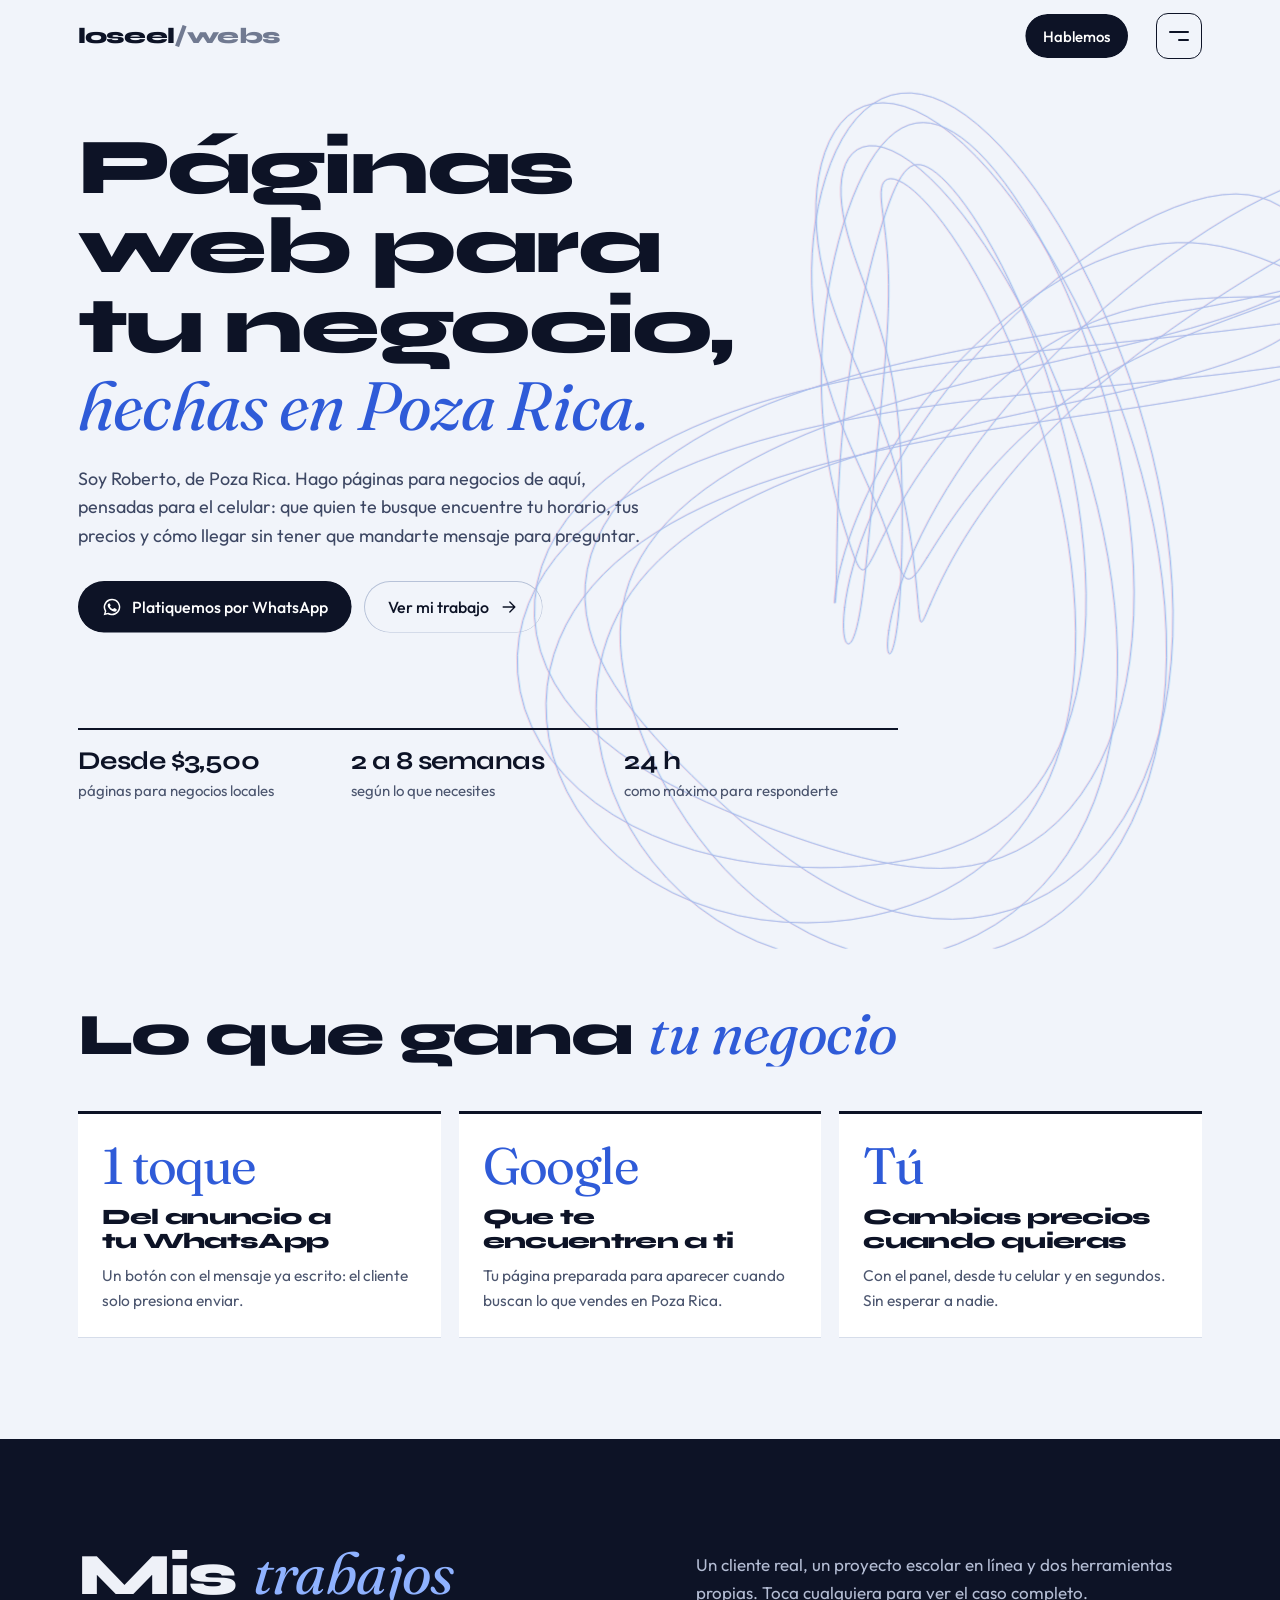
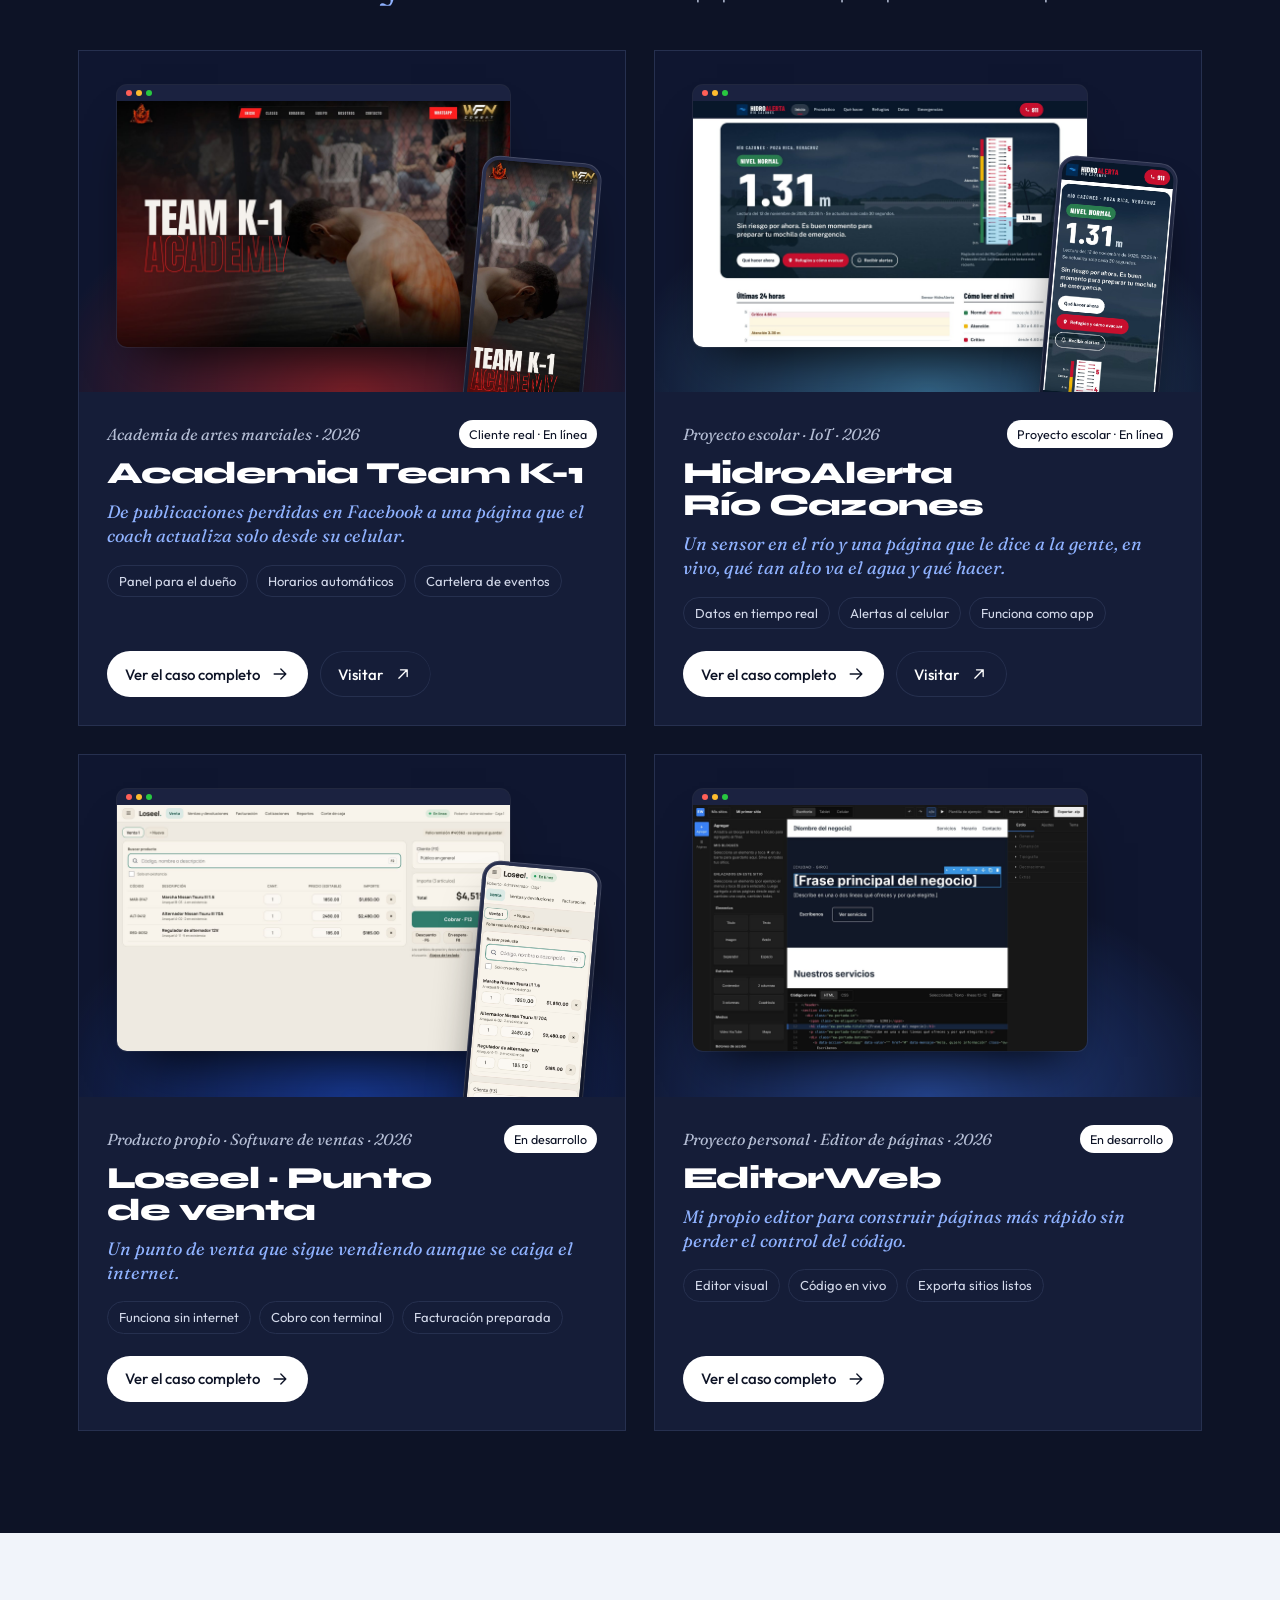
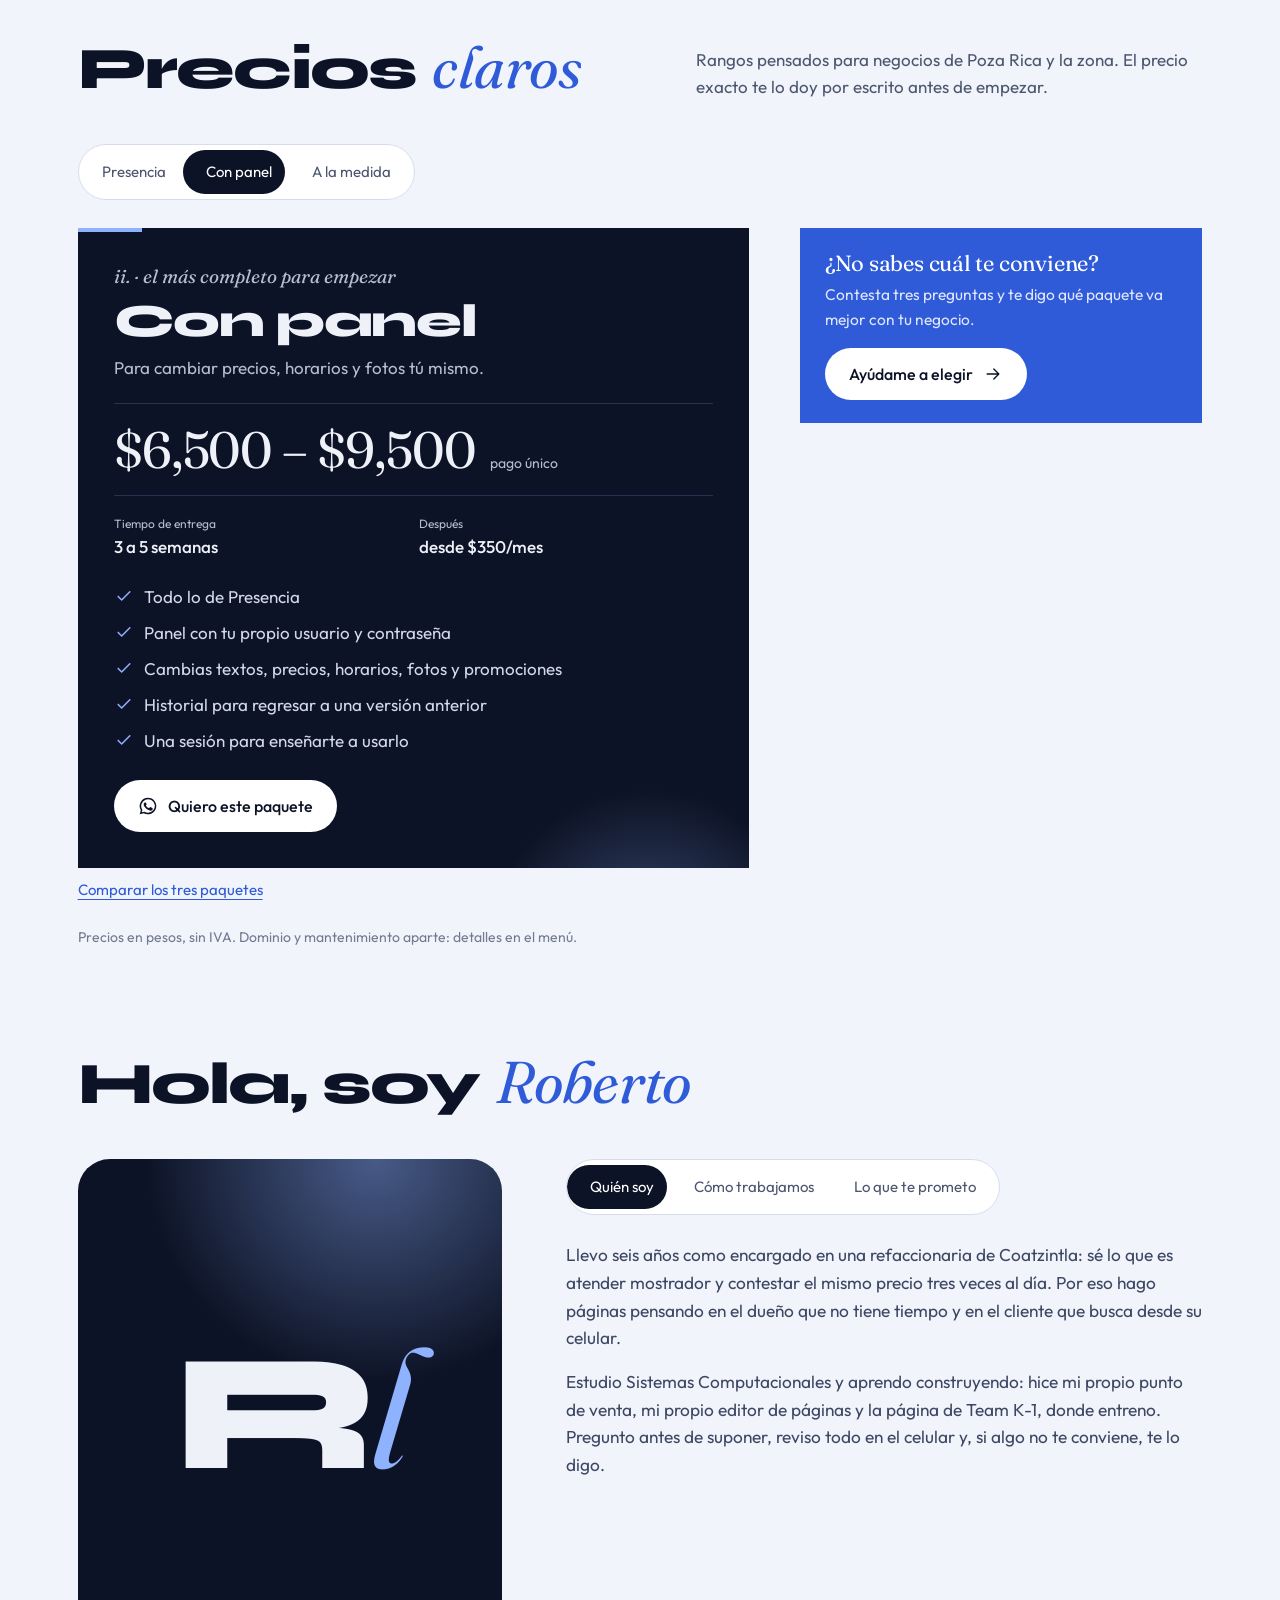
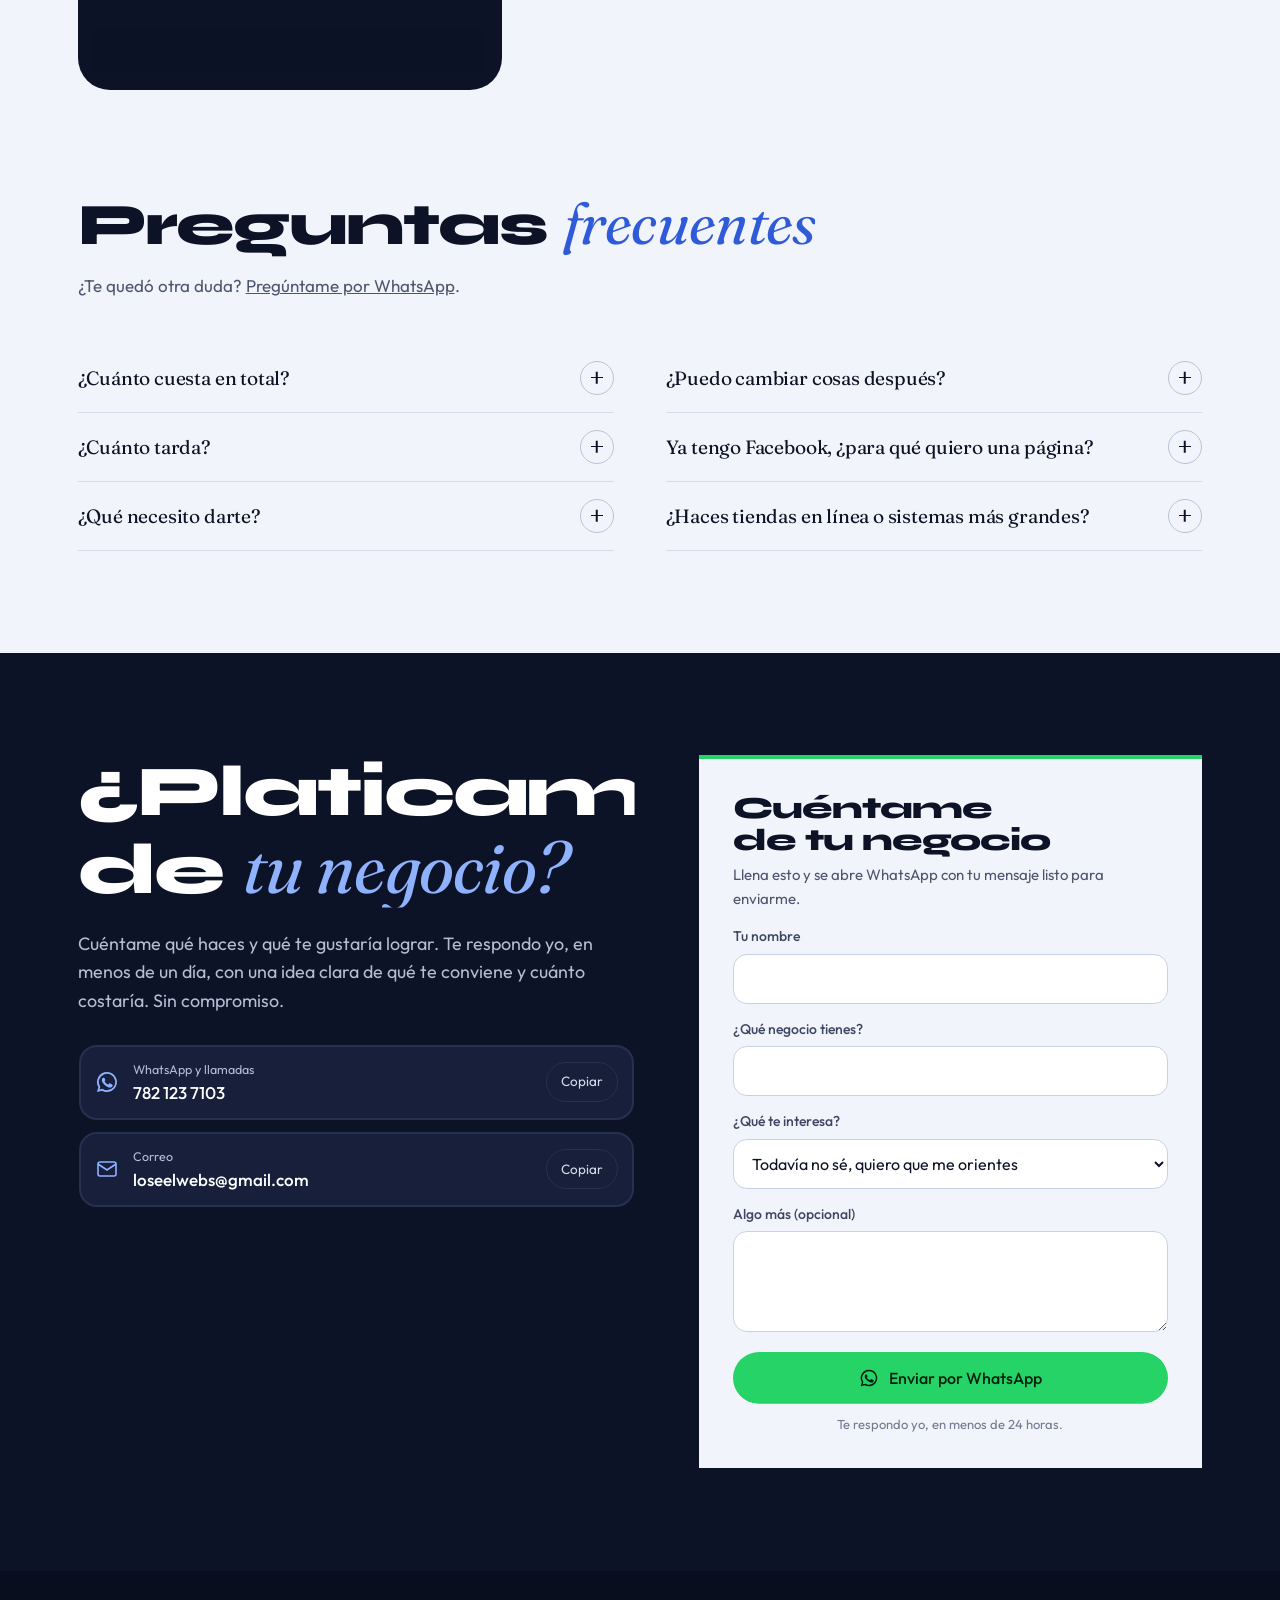
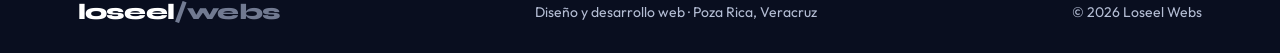
==== index.html @ 32abcb74 "Add files via upload" ====
<!DOCTYPE html>
<html lang="es">
<head>
<meta charset="utf-8">
<meta name="viewport" content="width=device-width,initial-scale=1,viewport-fit=cover">
<title>Loseel Webs · Páginas web en Poza Rica</title>
<meta name="description" content="Soy Roberto y hago páginas web para negocios de Poza Rica: pensadas para el celular, con precio claro y un panel para que tú mismo las mantengas al día.">
<meta name="theme-color" content="#f1f4fa">
<meta property="og:title" content="Loseel Webs · Páginas web en Poza Rica">
<meta property="og:description" content="Páginas web para negocios de Poza Rica, pensadas para el celular.">
<meta property="og:image" content="https://portafolio.loseelwebs.workers.dev/img/og.jpg">
<meta property="og:url" content="https://portafolio.loseelwebs.workers.dev/">
<link rel="canonical" href="https://portafolio.loseelwebs.workers.dev/">
<link rel="icon" href="favicon.ico" sizes="any">
<link rel="icon" href="img/favicon-32.png" type="image/png">
<link rel="apple-touch-icon" href="img/apple-touch-icon.png">
<link rel="preconnect" href="https://fonts.googleapis.com"><link rel="preconnect" href="https://fonts.gstatic.com" crossorigin>
<link rel="stylesheet" href="https://fonts.googleapis.com/css2?family=Syne:wght@600;700;800&family=Fraunces:ital,opsz,wght@0,9..144,300;0,9..144,400;1,9..144,300;1,9..144,400&family=Outfit:wght@300;400;500;600&display=swap">
<link rel="stylesheet" href="css/estilos.css">
<script>try{if(!matchMedia("(prefers-reduced-motion: reduce)").matches)document.documentElement.classList.add("anim")}catch(e){}</script>
</head>
<body>
<div class="intro" id="intro" aria-hidden="true"><canvas id="intro-cv"></canvas></div>
<canvas class="obj" aria-hidden="true"></canvas>
<div class="cursor" aria-hidden="true"></div>

<header class="top">
  <div class="wrap">
    <a class="logo" href="#inicio" aria-label="Loseel Webs, inicio">loseel<i>/webs</i></a>
    <a class="btn mag hablar" href="#contacto">Hablemos</a>
    <button type="button" class="menu-b" data-menu aria-expanded="false" aria-controls="menu" aria-label="Abrir el menú"><span aria-hidden="true"><i></i><i></i></span><svg class="l-boton" viewBox="0 0 200 220" aria-hidden="true"><path class="trazo" d="M118 46 C 132 20, 160 22, 152 46 C 144 70, 104 86, 92 112 C 80 138, 70 168, 58 184 C 48 198, 30 200, 28 188 C 26 176, 44 170, 62 176 C 86 184, 110 196, 140 188 C 154 184, 164 176, 170 168"/></svg></button>
  </div>
</header>

<main>
<!-- ===== portada ===== -->
<section class="portada" id="inicio"><div class="wrap portada-g">
  <div>
    <h1 class="rv"><span class="mezcla">Páginas web para tu negocio,</span> <em class="s">hechas en Poza Rica.</em></h1>
    <p class="bajada rv" style="--d:.15s">Soy Roberto, de Poza Rica. Hago páginas para negocios de aquí, pensadas para el celular: que quien te busque encuentre tu horario, tus precios y cómo llegar sin tener que mandarte mensaje para preguntar.</p>
    <div class="acc rv" style="--d:.25s">
      <a class="btn mag" data-wa="Hola Roberto, vi tu portafolio y me gustaría platicar sobre una página para mi negocio." href="#contacto" target="_blank" rel="noopener"><svg class="ic" viewBox="0 0 24 24" aria-hidden="true"><use href="#i-wa"/></svg>Platiquemos por WhatsApp</a>
      <a class="btn borde mag" href="#trabajos">Ver mi trabajo<svg class="ic fl" viewBox="0 0 24 24" aria-hidden="true"><use href="#i-fl"/></svg></a>
    </div>
  </div>

  <ul class="hechos-hero rv" style="--d:.3s">
    <li><b>Desde $3,500</b><span>páginas para negocios locales</span></li>
    <li><b>2 a 8 semanas</b><span>según lo que necesites</span></li>
    <li><b>24 h</b><span>como máximo para responderte</span></li>
  </ul>
</div></section>


<!-- ===== lo que logras ===== -->
<section class="band" id="logras"><div class="wrap">
  <div class="cab"><div><h2 class="rv cortina">Lo que gana <em class="s">tu negocio</em></h2></div>
</div>
  <div class="logros" id="logros">
    <article class="logro rv" style="--d:.08s"><span class="num">1 toque</span><h3>Del anuncio a tu WhatsApp</h3><p>Un botón con el mensaje ya escrito: el cliente solo presiona enviar.</p></article>
    <article class="logro rv" style="--d:.16s"><span class="num">Google</span><h3>Que te encuentren a ti</h3><p>Tu página preparada para aparecer cuando buscan lo que vendes en Poza Rica.</p></article>
    <article class="logro rv" style="--d:.24s"><span class="num">Tú</span><h3>Cambias precios cuando quieras</h3><p>Con el panel, desde tu celular y en segundos. Sin esperar a nadie.</p></article>
  </div>
</div></section>

<!-- ===== trabajos ===== -->
<section class="band noche" id="trabajos"><div class="wrap">
  <div class="cab"><div><h2 class="rv cortina">Mis <em class="s">trabajos</em></h2></div><p class="rv">Un cliente real, un proyecto escolar en línea y dos herramientas propias. Toca cualquiera para ver el caso completo.</p></div>
  <div class="proyectos" id="proyectos"></div>
</div></section>

<!-- ===== paquetes ===== -->
<section class="band" id="paquetes"><div class="wrap">
  <div class="cab"><div><h2 class="rv cortina">Precios <em class="s">claros</em></h2></div><p class="rv">Rangos pensados para negocios de Poza Rica y la zona. El precio exacto te lo doy por escrito antes de empezar.</p></div>
  <div class="pest claro rv" role="tablist" aria-label="Paquetes" id="p-pest"><span class="bola" aria-hidden="true"></span></div>
  <div class="paq">
    <div class="plan" id="p-plan" aria-live="polite"></div>
    <div class="lado">
      <div class="tarjeta elige rv"><h4>¿No sabes cuál te conviene?</h4><p>Contesta tres preguntas y te digo qué paquete va mejor con tu negocio.</p><button type="button" class="btn luz mag" data-abrir="quiz">Ayúdame a elegir<svg class="ic fl" viewBox="0 0 24 24" aria-hidden="true"><use href="#i-fl"/></svg></button></div>
    </div>
  </div>
  <button type="button" class="ver-tabla" id="ver-tabla" aria-expanded="false">Comparar los tres paquetes</button>
  <div class="tabla" id="tabla"></div>
  <p class="nota">Precios en pesos, sin IVA. Dominio y mantenimiento aparte: detalles en el menú.</p>
</div></section>

<!-- ===== conóceme ===== -->
<section class="band" id="conoceme" style="padding-top:0"><div class="wrap">
  <div class="cab"><div><h2 class="rv cortina">Hola, soy <em class="s">Roberto</em></h2></div></div>
  <div class="conoce">
    <figure class="mono rv" id="mono" style="margin:0"><span aria-hidden="true">R<em>l</em></span><figcaption><b style="font-weight:500">Roberto López</b><span>Poza Rica, Ver.</span></figcaption></figure>
    <div>
      <div class="pest claro rv" role="tablist" aria-label="Conóceme" id="c-pest">
        <span class="bola" aria-hidden="true"></span>
        <button type="button" role="tab" aria-selected="true" data-p="quien">Quién soy</button>
        <button type="button" role="tab" aria-selected="false" data-p="como">Cómo trabajamos</button>
        <button type="button" role="tab" aria-selected="false" data-p="promesa">Lo que te prometo</button>
      </div>
      <div class="panel-t on" data-panel="quien">
        <p>Llevo seis años como encargado en una refaccionaria de Coatzintla: sé lo que es atender mostrador y contestar el mismo precio tres veces al día. Por eso hago páginas pensando en el dueño que no tiene tiempo y en el cliente que busca desde su celular.</p>
        <p>Estudio Sistemas Computacionales y aprendo construyendo: hice mi propio punto de venta, mi propio editor de páginas y la página de Team K-1, donde entreno. Pregunto antes de suponer, reviso todo en el celular y, si algo no te conviene, te lo digo.</p>
      </div>
      <div class="panel-t" data-panel="como">
        <ol class="pasos" id="pasos">
          <li class="on"><span class="n">i</span><div><small>Día 1</small><h4>Platicamos</h4><p>Me cuentas cómo trabajas, a quién le vendes y qué te gustaría lograr. Por WhatsApp, llamada o en persona.</p></div></li>
          <li><span class="n">ii</span><div><small>Semana 1</small><h4>Propuesta</h4><p>Te mando por escrito qué incluye, cuánto cuesta, cuánto tarda y cómo se paga. Si te convence, apartamos con el 50 %.</p></div></li>
          <li><span class="n">iii</span><div><small>Semanas 1 a 3</small><h4>Diseño</h4><p>Te comparto avances para que los revises en tu celular. Ajustamos juntos hasta que se sienta tuya.</p></div></li>
          <li><span class="n">iv</span><div><small>Semanas 3 a 6</small><h4>Construcción</h4><p>Cargo tu información, armo tu panel, conecto tu dominio y pruebo todo en varios celulares y computadoras.</p></div></li>
          <li><span class="n">v</span><div><small>Al terminar</small><h4>Entrega</h4><p>Publicamos, te enseño a usar tu panel y te quedas con un mes de soporte incluido.</p></div></li>
        </ol>
      </div>
      <div class="panel-t" data-panel="promesa">
        <div class="promesas">
          <div><svg class="ic" viewBox="0 0 24 24" fill="none" stroke="currentColor" stroke-width="1.6" stroke-linecap="round" stroke-linejoin="round"><path d="M12 3 4 6v6c0 4.4 3.4 8 8 9 4.6-1 8-4.6 8-9V6z"/><path d="m8.5 12 2.5 2.5 4.5-5"/></svg><h4>Precio cerrado antes de empezar</h4><p>Sabes cuánto vas a pagar y qué incluye, por escrito. Sin sorpresas al final.</p></div>
          <div><svg class="ic" viewBox="0 0 24 24" fill="none" stroke="currentColor" stroke-width="1.6" stroke-linecap="round" stroke-linejoin="round"><circle cx="12" cy="12" r="9"/><path d="M12 7v5l3 2"/></svg><h4>Respuesta en menos de 24 horas</h4><p>Si me escribes, te contesto yo, el mismo día o a más tardar al siguiente.</p></div>
          <div><svg class="ic" viewBox="0 0 24 24" fill="none" stroke="currentColor" stroke-width="1.6" stroke-linecap="round" stroke-linejoin="round"><path d="M7 10V7a5 5 0 0 1 10 0v3"/><rect x="5" y="10" width="14" height="10" rx="2"/></svg><h4>Todo queda a tu nombre</h4><p>Tu contenido y tus accesos son tuyos, y el dominio puede quedar a tu nombre desde el inicio.</p></div>
          <div><svg class="ic" viewBox="0 0 24 24" fill="none" stroke="currentColor" stroke-width="1.6" stroke-linecap="round" stroke-linejoin="round"><path d="M4 12a8 8 0 1 0 3-6.2"/><path d="M4 4v4h4"/></svg><h4>Un mes de soporte incluido</h4><p>Después de entregar, cualquier ajuste o duda del primer mes no tiene costo.</p></div>
        </div>
      </div>
    </div>
  </div>
</div></section>

<!-- ===== preguntas ===== -->
<section class="band" id="preguntas" style="padding-top:0"><div class="wrap">
  <div class="cab"><div><h2 class="rv cortina">Preguntas <em class="s">frecuentes</em></h2></div><p class="rv">¿Te quedó otra duda? <a data-wa="Hola Roberto, tengo una duda sobre las páginas web:" href="#contacto" target="_blank" rel="noopener">Pregúntame por WhatsApp</a>.</p></div>
  <div class="faq" id="faq"></div>
</div></section>

<!-- ===== contacto ===== -->
<section class="band noche contacto" id="contacto"><div class="wrap contacto-g">
  <div>
    
    <h2 class="rv cortina">¿Platicamos de <em class="s">tu negocio?</em></h2>
    <p class="txt rv">Cuéntame qué haces y qué te gustaría lograr. Te respondo yo, en menos de un día, con una idea clara de qué te conviene y cuánto costaría. Sin compromiso.</p>
    <div class="vias rv">
      <div class="via"><svg class="ic" viewBox="0 0 24 24"><use href="#i-wa"/></svg><span><small>WhatsApp y llamadas</small><a href="tel:+527821237103">782 123 7103</a></span><button type="button" data-copiar="7821237103">Copiar</button></div>
      <div class="via"><svg class="ic" viewBox="0 0 24 24" fill="none" stroke="currentColor" stroke-width="1.6"><rect x="3" y="5" width="18" height="14" rx="2"/><path d="m3 7 9 6 9-6"/></svg><span><small>Correo</small><a href="mailto:loseelwebs@gmail.com">loseelwebs@gmail.com</a></span><button type="button" data-copiar="loseelwebs@gmail.com">Copiar</button></div>
    </div>
  </div>
  <form class="form rv" id="form" novalidate>
    <h3>Cuéntame de tu negocio</h3><p class="sub">Llena esto y se abre WhatsApp con tu mensaje listo para enviarme.</p>
    <label class="campo"><span>Tu nombre</span><input name="nombre" autocomplete="name"></label>
    <label class="campo"><span>¿Qué negocio tienes?</span><input name="negocio"></label>
    <label class="campo"><span>¿Qué te interesa?</span><select name="paquete" id="f-paq"><option>Todavía no sé, quiero que me orientes</option></select></label>
    <label class="campo"><span>Algo más (opcional)</span><textarea name="mensaje" rows="3"></textarea></label>
    <button class="btn mag" type="submit"><svg class="ic" viewBox="0 0 24 24" aria-hidden="true"><use href="#i-wa"/></svg>Enviar por WhatsApp</button>
    <small>Te respondo yo, en menos de 24 horas.</small>
  </form>
</div></section>
</main>

<footer class="pie"><div class="wrap"><a class="logo" href="#inicio">loseel<i>/webs</i></a><span>Diseño y desarrollo web · Poza Rica, Veracruz</span><span>© 2026 Loseel Webs</span></div></footer>

<a class="flota" data-wa="Hola Roberto, vi tu portafolio y me gustaría platicar sobre una página para mi negocio." href="#contacto" target="_blank" rel="noopener" aria-label="Escríbeme por WhatsApp"><svg class="ic" viewBox="0 0 24 24"><use href="#i-wa"/></svg></a>
<div class="aviso" role="status"></div>
<dialog class="visor" id="visor" aria-label="Imagen ampliada"><div><img alt=""><p></p></div></dialog>

<dialog class="menu" id="menu" aria-label="Menú"><div class="menu-in">
  <div class="menu-cab"><span class="logo">loseel<i>/webs</i></span><button type="button" class="cerrar oscuro" data-cerrar aria-label="Cerrar el menú"><svg class="ic" viewBox="0 0 24 24"><use href="#i-x"/></svg></button></div>
  <nav class="menu-links" aria-label="Secciones">
    <a href="#inicio"><span data-t="Inicio">Inicio</span></a><a href="#logras"><span data-t="Lo que logras">Lo que logras</span></a><a href="#trabajos"><span data-t="Trabajos">Trabajos</span></a><a href="#paquetes"><span data-t="Paquetes">Paquetes</span></a><a href="#conoceme"><span data-t="Conóceme">Conóceme</span></a><a href="#preguntas"><span data-t="Preguntas">Preguntas</span></a><a href="#contacto"><span data-t="Contacto">Contacto</span></a>
  </nav>
  <div class="menu-info">
    <h3>Información útil</h3>
    <dl>
      <div><dt>Paquetes</dt><dd>De $3,500 a $18,000, pago único</dd></div>
      <div><dt>Tiempo de entrega</dt><dd>De 2 a 8 semanas según el paquete</dd></div>
      <div><dt>Dominio .com.mx</dt><dd>Entre $300 y $600 al año, aparte. Puede quedar a tu nombre</dd></div>
      <div><dt>Mantenimiento</dt><dd>Opcional, desde $250 al mes</dd></div>
      <div><dt>Forma de pago</dt><dd>50 % al empezar y 50 % al entregar</dd></div>
      <div><dt>Fuera de Poza Rica</dt><dd>Pregúntame por precio especial</dd></div>
    </dl>
  </div>
  <div class="menu-cont">
    <a class="btn wa-b" data-wa="Hola Roberto, vi tu portafolio y me gustaría platicar sobre una página para mi negocio." href="#contacto" target="_blank" rel="noopener"><svg class="ic" viewBox="0 0 24 24" aria-hidden="true"><use href="#i-wa"/></svg>Escríbeme por WhatsApp</a>
    <p><a href="tel:+527821237103">782 123 7103</a><br><a href="mailto:loseelwebs@gmail.com">loseelwebs@gmail.com</a><br>Poza Rica, Veracruz · respondo en menos de 24 h</p>
  </div>
</div></dialog>
<dialog class="caso-d" id="d-caso" aria-labelledby="d-caso-t"><div class="in" id="d-caso-in"></div></dialog>
<dialog class="quiz-d" id="d-quiz" aria-label="¿Cuál paquete te conviene?"><div class="in">
  <button type="button" class="cerrar" data-cerrar aria-label="Cerrar"><svg class="ic" viewBox="0 0 24 24"><use href="#i-x"/></svg></button>
  <h3 style="font-size:24px">¿Cuál te <em class="s">conviene?</em></h3>
  <div class="q-barra"><i></i></div>
  <div class="qp on"><small>Pregunta 1 de 3</small><h4>¿Qué quieres que pase cuando alguien encuentre tu negocio?</h4><div class="qo">
    <button type="button" data-v="1">Que vea mi información y me escriba<svg class="ic" viewBox="0 0 24 24"><use href="#i-fl"/></svg></button>
    <button type="button" data-v="2">Que vea mis precios y promociones al día<svg class="ic" viewBox="0 0 24 24"><use href="#i-fl"/></svg></button>
    <button type="button" data-v="3">Que pueda apartar, reservar o agendar<svg class="ic" viewBox="0 0 24 24"><use href="#i-fl"/></svg></button></div></div>
  <div class="qp"><small>Pregunta 2 de 3</small><h4>¿Qué tan seguido cambian tus precios, horarios o promociones?</h4><div class="qo">
    <button type="button" data-v="1">Casi nunca<svg class="ic" viewBox="0 0 24 24"><use href="#i-fl"/></svg></button>
    <button type="button" data-v="2">Cada mes<svg class="ic" viewBox="0 0 24 24"><use href="#i-fl"/></svg></button>
    <button type="button" data-v="2">Cada semana o más<svg class="ic" viewBox="0 0 24 24"><use href="#i-fl"/></svg></button></div></div>
  <div class="qp"><small>Pregunta 3 de 3</small><h4>¿Ya tienes logo y fotos de tu negocio?</h4><div class="qo">
    <button type="button" data-v="0" data-t="ya tengo logo y fotos">Sí, tengo todo<svg class="ic" viewBox="0 0 24 24"><use href="#i-fl"/></svg></button>
    <button type="button" data-v="0" data-t="tengo algunas fotos">Tengo algunas cosas<svg class="ic" viewBox="0 0 24 24"><use href="#i-fl"/></svg></button>
    <button type="button" data-v="0" data-t="empiezo desde cero">No, empiezo desde cero<svg class="ic" viewBox="0 0 24 24"><use href="#i-fl"/></svg></button></div></div>
  <div class="qp qr" aria-live="polite"><small>Te recomiendo</small><h4 id="q-nom"></h4><p id="q-txt"></p>
    <div class="acc"><a class="btn luz" id="q-wa" href="#" target="_blank" rel="noopener"><svg class="ic" viewBox="0 0 24 24"><use href="#i-wa"/></svg>Mandármelo por WhatsApp</a><button type="button" class="otra" id="q-otra">Volver a empezar</button></div></div>
</div></dialog>

<svg width="0" height="0" style="position:absolute" aria-hidden="true">
  <symbol id="i-fl" viewBox="0 0 24 24"><path d="M5 12h14M13 6l6 6-6 6" fill="none" stroke="currentColor" stroke-width="1.6" stroke-linecap="round" stroke-linejoin="round"/></symbol>
  <symbol id="i-ext" viewBox="0 0 24 24"><path d="M7 17 17 7M9 7h8v8" fill="none" stroke="currentColor" stroke-width="1.6" stroke-linecap="round" stroke-linejoin="round"/></symbol>
  <symbol id="i-x" viewBox="0 0 24 24"><path d="M6 6l12 12M18 6 6 18" fill="none" stroke="currentColor" stroke-width="1.8" stroke-linecap="round"/></symbol>
  <symbol id="i-ok" viewBox="0 0 24 24"><path d="m5 12.5 4.2 4.2L19 7" fill="none" stroke="currentColor" stroke-width="1.8" stroke-linecap="round" stroke-linejoin="round"/></symbol>
  <symbol id="i-wa" viewBox="0 0 24 24"><path fill="currentColor" d="M12 2a10 10 0 0 0-8.6 15.1L2 22l5-1.3A10 10 0 1 0 12 2zm0 18.2a8.2 8.2 0 0 1-4.2-1.2l-.3-.2-3 .8.8-2.9-.2-.3A8.2 8.2 0 1 1 12 20.2zm4.5-6.1c-.2-.1-1.5-.7-1.7-.8s-.4-.1-.6.1-.7.8-.8 1-.3.2-.5.1a6.7 6.7 0 0 1-3.3-2.9c-.2-.4.2-.4.7-1.3.1-.2 0-.3 0-.4l-.8-1.8c-.2-.5-.4-.4-.6-.4h-.5a1 1 0 0 0-.7.3 3 3 0 0 0-.9 2.2 5.2 5.2 0 0 0 1.1 2.7 11.9 11.9 0 0 0 4.6 4c1.7.7 2.4.8 3.2.7a2.8 2.8 0 0 0 1.8-1.3 2.3 2.3 0 0 0 .2-1.3c-.1-.1-.2-.2-.5-.3z"/></symbol>
</svg>
<script src="js/casos.js"></script>
<script src="js/app.js"></script>
</body>
</html>
---- css/estilos.css ----
/* VOICE: cercana y segura; el cliente prueba antes de que le cuenten.
   IDEA: un taller donde tu negocio aparece en un celular mientras lo describes.
   PICTURE: el simulador: celular que arma la página del cliente en vivo.
   COLOUR and TYPE: los mismos de Loseel Webs (papel #f1f4fa, tinta #0d1326, azul #2f5bd8, cielo #8fb2ff); Syne, Fraunces itálica, Outfit.
   LAYOUT: pocas bandas; lo largo vive en pestañas, deslizadores y ventanas. */
:root{
  color-scheme:light;
  --bg:#f1f4fa;--bg2:#fff;--bg3:#e6ebf5;--ink:#0d1326;--mute:#4c566f;--dim:#717a91;--line:#d6ddea;
  --acc:#2f5bd8;--cielo:#8fb2ff;--noche:#0d1326;--noche2:#151d38;--n-line:#26304f;--n-mute:#b4bdd4;
  --f-disp:"Syne","Arial Black",system-ui,sans-serif;--f-serif:"Fraunces",Georgia,serif;--f-body:"Outfit",system-ui,-apple-system,"Segoe UI",sans-serif;
  --e:cubic-bezier(.2,.8,.2,1);--r:26px;
}
*{box-sizing:border-box;min-width:0}
html{scroll-behavior:smooth;scroll-padding-top:84px}
body{margin:0;background:var(--bg);color:var(--ink);font:400 17px/1.6 var(--f-body);-webkit-font-smoothing:antialiased;overflow-x:clip}
img{max-width:100%;display:block}
a{color:inherit}
button,input,select,textarea{font:inherit;color:inherit}
button{cursor:pointer}
h1,h2,h3,h4{margin:0;font-family:var(--f-disp);font-weight:800;letter-spacing:-.03em;line-height:1.04;text-wrap:balance}
p{margin:0}
em.s{font-family:var(--f-serif);font-style:italic;font-weight:400;letter-spacing:-.01em;color:var(--acc)}
.noche em.s{color:var(--cielo)}
:focus-visible{outline:3px solid var(--cielo);outline-offset:3px;border-radius:10px}
.wrap{max-width:1240px;margin:0 auto;padding-inline:max(20px,env(safe-area-inset-left,0px),4.5vw)}
.band{padding-block:clamp(64px,8vw,112px)}
.noche{background:var(--noche);color:#eef1f8}
.cab{display:flex;flex-wrap:wrap;justify-content:space-between;align-items:flex-end;gap:16px 40px;margin-bottom:clamp(28px,4vw,44px)}
.cab h2{font-size:clamp(34px,4.6vw,60px)}
.cab p{max-width:46ch;color:var(--mute);font-weight:400}
.noche .cab p{color:var(--n-mute)}
.pre{display:block;font:400 italic 19px var(--f-serif);color:var(--mute);margin-bottom:10px}
.noche .pre{color:var(--n-mute)}
.ic{width:20px;height:20px;flex:none}

/* ---------- pantalla de carga (la misma de siempre) ---------- */
.intro{position:fixed;inset:0;z-index:200;background:#f1f4fa;overflow:hidden}
.intro.sale{background:transparent}
html:not(.anim) .intro{display:none}
.intro canvas{position:absolute;inset:0;width:100%;height:100%;display:block}

/* ---------- botones ---------- */
.btn{position:relative;display:inline-flex;align-items:center;justify-content:center;gap:10px;min-height:52px;padding:0 24px;border-radius:99px;border:0;background:var(--ink);color:#fff;font:500 16px var(--f-body);text-decoration:none;white-space:nowrap;overflow:hidden;isolation:isolate;transition:transform .35s var(--e),box-shadow .35s var(--e),background .25s,color .25s}
.btn:hover{box-shadow:0 18px 34px -18px rgba(13,19,38,.6)}
.btn.borde{background:transparent;color:var(--ink);box-shadow:inset 0 0 0 1px #b7c2d8}
.btn.borde:hover{box-shadow:inset 0 0 0 1px var(--ink)}
.btn.luz{background:#fff;color:var(--ink)}
.btn.luz:hover{background:var(--cielo)}
.btn .fl{transition:transform .35s var(--e)}
.btn:hover .fl{transform:translateX(4px)}
.onda{position:absolute;border-radius:50%;transform:scale(0);background:rgba(255,255,255,.45);animation:onda .6s var(--e) forwards;pointer-events:none;z-index:-1}
.btn.borde .onda{background:rgba(47,91,216,.18)}
@keyframes onda{to{transform:scale(1);opacity:0}}

/* ---------- encabezado ---------- */
.top{position:fixed;inset:0 0 auto;z-index:50;padding-top:env(safe-area-inset-top,0px);transition:background .3s,box-shadow .3s,transform .45s var(--e)}
.top.solido{background:rgba(241,244,250,.85);backdrop-filter:blur(14px);-webkit-backdrop-filter:blur(14px);box-shadow:0 1px 0 var(--line)}
.top.oculto{transform:translateY(-100%)}
.top .wrap{display:flex;align-items:center;gap:18px;height:72px}
.logo{font:800 22px/1 var(--f-disp);letter-spacing:-.035em;text-decoration:none}
.logo i{font-style:normal;color:var(--dim)}
.nav{position:relative;display:flex;gap:2px;margin-left:auto;padding:5px;border-radius:99px;background:rgba(255,255,255,.7);border:1px solid var(--line)}
.nav a{position:relative;z-index:1;text-decoration:none;font-size:15px;padding:8px 14px;border-radius:99px;color:var(--mute);transition:color .3s}
.nav a.on{color:#fff}
.nav .bola{position:absolute;z-index:0;top:5px;bottom:5px;left:0;width:0;border-radius:99px;background:var(--ink);transition:transform .5s var(--e),width .5s var(--e),opacity .3s;opacity:0}
.top .btn{min-height:44px;padding:0 18px;font-size:15px}
@media(max-width:1000px){.nav{display:none}.top .btn{margin-left:auto}}

/* ---------- portada con simulador ---------- */
.portada{padding:calc(108px + env(safe-area-inset-top,0px)) 0 clamp(48px,6vw,80px)}
.portada-g{display:grid;grid-template-columns:minmax(0,1fr) minmax(0,1.02fr);gap:clamp(28px,4vw,64px);align-items:center}
.portada h1{font-size:clamp(42px,6.2vw,88px);line-height:1}
.portada h1 em.s{display:block;font-size:.86em;line-height:1.04;margin-top:.05em}
.portada .bajada{max-width:48ch;color:#3d4763;font-weight:400;font-size:clamp(17px,1.4vw,20px);margin-top:24px}
.acc{display:flex;flex-wrap:wrap;gap:12px;margin-top:30px}
.firma{display:flex;align-items:center;gap:14px;margin-top:34px;color:var(--mute);font-size:15px}
.firma b{display:grid;place-items:center;width:46px;height:46px;border-radius:50%;background:var(--ink);color:#fff;font:800 17px var(--f-disp);letter-spacing:-.05em;flex:none}
.firma span b{display:inline;width:auto;height:auto;background:none;color:var(--ink);font:500 15px var(--f-body);letter-spacing:0}

/* ---------- franja ---------- */
.franja{overflow:hidden;border-block:1px solid var(--line);padding:16px 0;background:var(--bg2)}
.franja-in{display:flex;width:max-content;animation:corre 40s linear infinite}
.franja:hover .franja-in{animation-play-state:paused}
.franja span{display:inline-flex;align-items:center;gap:26px;padding-right:26px;font:700 clamp(18px,2vw,26px) var(--f-disp);letter-spacing:-.02em;white-space:nowrap}
.franja span:nth-child(even){font:400 italic clamp(18px,2vw,26px) var(--f-serif);color:var(--mute)}
.franja span::after{content:"·";color:var(--dim)}
@keyframes corre{to{transform:translateX(-50%)}}

/* ---------- lo que logras (deslizador horizontal) ---------- */
.logros{display:grid;grid-auto-flow:column;grid-auto-columns:minmax(280px,1fr);gap:16px;overflow-x:auto;scroll-snap-type:x mandatory;padding-bottom:12px;scrollbar-width:thin}
.logro{scroll-snap-align:start;position:relative;border-radius:var(--r);padding:26px 24px 24px;background:var(--bg2);border:1px solid var(--line);overflow:hidden;isolation:isolate;transition:transform .45s var(--e),border-color .3s}
.logro:hover{transform:translateY(-6px);border-color:#b7c2d8}
.logro .num{font:400 clamp(44px,4vw,60px)/1 var(--f-serif);letter-spacing:-.03em;color:var(--acc)}
.logro h3{font-size:22px;letter-spacing:-.03em;margin-top:14px;line-height:1.1}
.logro p{color:var(--mute);font-weight:400;font-size:15.5px;margin-top:10px}
.logro .antes{display:block;margin-top:16px;padding-top:14px;border-top:1px solid var(--line);font-size:14px;color:#3d4763}
.logro .antes s{color:var(--dim)}
.flechas{display:flex;gap:8px}
.flechas button{width:48px;height:48px;border-radius:50%;border:1px solid #b7c2d8;background:transparent;display:grid;place-items:center;transition:background .25s,border-color .25s}
.flechas button:hover{background:var(--ink);border-color:var(--ink);color:#fff}

/* ---------- trabajos en pestañas ---------- */
.pest{position:relative;display:flex;gap:4px;overflow-x:auto;padding:5px;border-radius:99px;background:var(--noche2);border:1px solid var(--n-line);width:max-content;max-width:100%;scrollbar-width:none}
.pest::-webkit-scrollbar{display:none}
.pest button{position:relative;z-index:1;flex:none;min-height:44px;padding:0 18px;border:0;border-radius:99px;background:none;color:var(--n-mute);font-size:15px;white-space:nowrap;transition:color .3s}
.pest button[aria-selected=true]{color:var(--ink)}
.pest .bola{position:absolute;z-index:0;top:5px;bottom:5px;left:0;border-radius:99px;background:#fff;transition:transform .5s var(--e),width .5s var(--e)}
.pest.claro{background:var(--bg2);border-color:var(--line)}
.pest.claro button{color:var(--mute)}
.pest.claro button[aria-selected=true]{color:#fff}
.pest.claro .bola{background:var(--ink)}
.escenario{display:grid;grid-template-columns:minmax(0,1.15fr) minmax(0,.85fr);gap:clamp(28px,4vw,64px);align-items:center;margin-top:36px;min-height:480px}
.vis{position:relative;aspect-ratio:16/12}
.vis::before{content:"";position:absolute;inset:4% 6%;border-radius:50%;background:radial-gradient(closest-side,var(--c,#2f5bd8),transparent 70%);opacity:.4;filter:blur(30px);transition:background .6s}
.pc{position:absolute;left:0;top:6%;width:86%;border-radius:12px;background:#1b2240;padding-top:22px;box-shadow:0 40px 70px -30px rgba(0,0,0,.9),0 0 0 1px rgba(255,255,255,.08);overflow:hidden}
.pc::before{content:"";position:absolute;left:12px;top:8px;width:7px;height:7px;border-radius:50%;background:#ff5f57;box-shadow:12px 0 #febc2e,24px 0 #28c840}
.pc img{width:100%;aspect-ratio:16/10;object-fit:cover;object-position:top}
.mc{position:absolute;width:26%;aspect-ratio:9/19.5;border-radius:18px;padding:4px;background:linear-gradient(150deg,#2a3150,#0d1326);box-shadow:0 30px 50px -20px rgba(0,0,0,.9),inset 0 0 0 1px rgba(255,255,255,.14)}
.mc img{width:100%;height:100%;object-fit:cover;object-position:top;border-radius:14px}
.mc.a{right:2%;bottom:2%;transform:rotate(5deg)}
.mc.b{right:22%;bottom:-3%;transform:rotate(-5deg)}
.vis .pc,.vis .mc{transition:transform .8s var(--e),opacity .5s}
.vis.cambia .pc{transform:translateY(20px);opacity:0}
.vis.cambia .mc{transform:translateY(40px) rotate(0);opacity:0}
.info .pre{color:var(--n-mute)}
.info h3{font-size:clamp(30px,3.4vw,46px);color:#fff}
.info .frase{font:400 italic clamp(20px,1.8vw,24px)/1.3 var(--f-serif);color:var(--cielo);margin-top:16px}
.info .res{color:var(--n-mute);font-weight:400;margin-top:14px}
.etiquetas{display:flex;flex-wrap:wrap;gap:8px;margin-top:20px}
.etiquetas span{font-size:13.5px;padding:6px 12px;border-radius:99px;border:1px solid var(--n-line);color:#d3d9ea}
.etiquetas span.tipo{background:#fff;color:var(--ink);border-color:#fff}
.info .acc .btn.borde{color:#fff;box-shadow:inset 0 0 0 1px var(--n-line)}
.info .acc .btn.borde:hover{box-shadow:inset 0 0 0 1px #fff}
.info>*{transition:opacity .4s var(--e),transform .4s var(--e)}
.info.cambia>*{opacity:0;transform:translateY(12px)}
@media(max-width:900px){.escenario{grid-template-columns:1fr;min-height:0}}

/* ---------- paquetes ---------- */
.paq{display:grid;grid-template-columns:minmax(0,1.05fr) minmax(0,.95fr);gap:clamp(24px,4vw,56px);margin-top:28px;align-items:stretch}
.plan{position:relative;border-radius:30px;padding:clamp(24px,3vw,36px);background:var(--noche);color:#eef1f8;overflow:hidden;isolation:isolate}
.plan::before{content:"";position:absolute;inset:auto -20% -50% auto;width:70%;aspect-ratio:1;border-radius:50%;background:radial-gradient(closest-side,rgba(143,178,255,.35),transparent 70%);z-index:-1}
.plan .para{color:var(--n-mute);font-weight:400;margin-top:8px}
.plan h3{font-size:clamp(34px,3.6vw,48px)}
.precio{display:flex;align-items:baseline;flex-wrap:wrap;gap:6px 14px;margin-top:22px;padding-block:20px;border-block:1px solid var(--n-line)}
.precio b{font:400 clamp(36px,4vw,54px)/1 var(--f-serif);letter-spacing:-.02em;white-space:nowrap;font-variant-numeric:tabular-nums}
.precio span{color:var(--n-mute);font-size:14px}
.dd{display:grid;grid-template-columns:repeat(2,minmax(0,1fr));gap:12px;margin-top:18px}
.dd small{display:block;font-size:12px;color:var(--n-mute)}
.dd b{font-weight:500;white-space:nowrap}
.incl{list-style:none;margin:22px 0 0;padding:0;display:grid;gap:9px}
.incl li{display:grid;grid-template-columns:20px 1fr;gap:10px;font-weight:400;color:#d3d9ea;animation:entra .45s var(--e) both;animation-delay:calc(var(--i)*60ms)}
.incl .ic{color:var(--cielo);margin-top:3px}
.plan .acc{margin-top:26px}
.lado{display:grid;gap:14px;align-content:start}
.tarjeta{border-radius:24px;background:var(--bg2);border:1px solid var(--line);padding:22px 24px}
.tarjeta h4{font:400 22px/1.15 var(--f-serif);letter-spacing:-.01em}
.tarjeta p{color:var(--mute);font-weight:400;font-size:15.5px;margin-top:6px}
.tarjeta.elige{background:var(--acc);border-color:var(--acc);color:#fff}
.tarjeta.elige p{color:#dfe6ff}
.tarjeta.elige .btn{margin-top:16px}
.tabla{display:none;margin-top:18px;overflow-x:auto;border:1px solid var(--line);border-radius:20px;background:var(--bg2)}
.tabla.on{display:block;animation:entra .4s var(--e)}
.tabla table{width:100%;min-width:560px;border-collapse:collapse;font-size:15px}
.tabla th,.tabla td{padding:12px 16px;text-align:left;border-bottom:1px solid var(--line);vertical-align:top}
.tabla th{font-weight:500;color:var(--mute);font-size:13.5px}
.tabla td:first-child{color:var(--mute)}
.tabla tr:last-child td{border-bottom:0}
.ver-tabla{background:none;border:0;color:var(--acc);text-decoration:underline;text-underline-offset:4px;min-height:44px;padding:0;font-size:15px}
.nota{font-size:14px;color:var(--dim);margin-top:14px}
@media(max-width:900px){.paq{grid-template-columns:1fr}}

/* ---------- conóceme ---------- */
.conoce{display:grid;grid-template-columns:minmax(0,.8fr) minmax(0,1.2fr);gap:clamp(28px,5vw,80px);align-items:start;margin-top:28px}
.mono{position:relative;aspect-ratio:4/5;border-radius:32px;overflow:hidden;background:radial-gradient(90% 70% at 70% 0%,rgba(143,178,255,.45),transparent 60%),var(--noche);display:flex;align-items:center;justify-content:center;padding-bottom:8%;transform:perspective(900px) rotateY(var(--ry,0deg)) rotateX(var(--rx,0deg));transition:transform .5s var(--e)}
.mono img{position:absolute;inset:0;width:100%;height:100%;object-fit:cover}
.mono>span{font:800 clamp(100px,13vw,170px)/1 var(--f-disp);letter-spacing:-.05em;color:#eef1f8}
.mono>span em{font:400 italic 1em var(--f-serif);color:var(--cielo);letter-spacing:-.02em}
.mono figcaption{position:absolute;left:16px;right:16px;bottom:16px;display:flex;justify-content:space-between;gap:8px;padding:12px 16px;border-radius:18px;background:rgba(13,19,38,.6);backdrop-filter:blur(10px);-webkit-backdrop-filter:blur(10px);color:#eef1f8;font-size:14px}
.panel-t{display:none;margin-top:26px}
.panel-t.on{display:block;animation:entra .5s var(--e)}
.panel-t>p{color:#3d4763;font-weight:400;font-size:clamp(17px,1.35vw,19px);margin-top:16px;max-width:62ch}
.panel-t>p:first-child{margin-top:0}
.cifras{display:grid;grid-template-columns:repeat(4,minmax(0,1fr));border-top:1px solid var(--line);margin-top:28px}
.cifras div{padding:16px 12px 0 0}
.cifras b{display:block;font:400 clamp(24px,2.2vw,30px)/1.1 var(--f-serif);color:var(--acc);white-space:nowrap}
.cifras span{display:block;font-size:14px;color:var(--mute);margin-top:4px}
.pasos{position:relative;list-style:none;margin:0;padding:0;display:grid;gap:0}
.pasos li{position:relative;display:grid;grid-template-columns:44px 1fr;gap:0 18px;padding-bottom:22px}
.pasos li::before{content:"";position:absolute;left:21px;top:44px;bottom:0;width:2px;background:var(--line)}
.pasos li:last-child::before{display:none}
.pasos .n{width:44px;height:44px;border-radius:50%;display:grid;place-items:center;background:var(--bg2);border:1px solid var(--line);font:400 italic 18px var(--f-serif);color:var(--acc);transition:.4s var(--e)}
.pasos li.on .n{background:var(--ink);border-color:var(--ink);color:#fff;transform:scale(1.08)}
.pasos small{display:block;color:var(--acc);font-size:13.5px;margin-top:2px}
.pasos h4{font-size:22px;letter-spacing:-.03em;margin-top:2px}
.pasos p{color:var(--mute);font-weight:400;font-size:15.5px;margin-top:6px;max-width:56ch}
.promesas{display:grid;grid-template-columns:repeat(2,minmax(0,1fr));gap:14px}
.promesas div{border-radius:22px;background:var(--bg2);border:1px solid var(--line);padding:20px 22px;transition:transform .4s var(--e),border-color .3s}
.promesas div:hover{transform:translateY(-4px);border-color:var(--acc)}
.promesas .ic{width:26px;height:26px;color:var(--acc)}
.promesas h4{font:400 21px/1.15 var(--f-serif);letter-spacing:-.01em;margin-top:12px}
.promesas p{color:var(--mute);font-weight:400;font-size:15px;margin-top:6px}
@media(max-width:900px){.conoce{grid-template-columns:1fr}.mono{max-width:380px}}
@media(max-width:560px){.cifras{grid-template-columns:repeat(2,minmax(0,1fr));row-gap:14px}.promesas{grid-template-columns:1fr}}

/* ---------- preguntas ---------- */
.faq{display:grid;grid-template-columns:repeat(2,minmax(0,1fr));gap:0 clamp(24px,4vw,56px)}
.faq details{border-bottom:1px solid var(--line)}
.faq summary{list-style:none;display:flex;justify-content:space-between;align-items:center;gap:16px;min-height:68px;padding:14px 0;cursor:pointer;font:400 clamp(18px,1.5vw,21px)/1.25 var(--f-serif);letter-spacing:-.01em;transition:color .2s}
.faq summary:hover{color:var(--acc)}
.faq summary::-webkit-details-marker{display:none}
.faq summary i{position:relative;width:34px;height:34px;flex:none;border-radius:50%;border:1px solid #b7c2d8;transition:background .3s,border-color .3s,transform .45s var(--e);color:var(--ink)}
.faq summary i::before,.faq summary i::after{content:"";position:absolute;left:50%;top:50%;width:12px;height:1.5px;margin:-.75px 0 0 -6px;background:currentColor}
.faq summary i::after{transform:rotate(90deg);transition:transform .45s var(--e)}
.faq details[open] summary i{background:var(--ink);border-color:var(--ink);color:#fff;transform:rotate(180deg)}
.faq details[open] summary i::after{transform:rotate(0)}
.faq .r{display:grid;grid-template-rows:0fr;transition:grid-template-rows .45s var(--e)}
.faq details[open] .r{grid-template-rows:1fr}
.faq .r>div{overflow:hidden}
.faq .r p{padding:0 44px 20px 0;color:var(--mute);font-weight:400;font-size:16px}
@media(max-width:860px){.faq{grid-template-columns:1fr}}

/* ---------- contacto ---------- */
.contacto-g{display:grid;grid-template-columns:minmax(0,1.05fr) minmax(0,.95fr);gap:clamp(28px,5vw,80px);align-items:start}
.contacto h2{font-size:clamp(40px,5.6vw,78px);color:#fff}
.contacto h2 em.s{display:block}
.contacto .txt{color:var(--n-mute);font-weight:400;font-size:clamp(17px,1.4vw,20px);margin-top:22px;max-width:46ch}
.vias{display:grid;gap:10px;margin-top:28px}
.via{display:flex;align-items:center;gap:14px;padding:14px 16px;border-radius:18px;border:1px solid var(--n-line);background:rgba(255,255,255,.03);transition:border-color .25s,background .25s,transform .3s var(--e)}
.via:hover{border-color:var(--cielo);background:rgba(143,178,255,.06);transform:translateX(4px)}
.via .ic{width:24px;height:24px;color:var(--cielo)}
.via small{display:block;font-size:12.5px;color:var(--n-mute)}
.via a{display:block;font-weight:500;font-size:17px;text-decoration:none;color:#fff;overflow-wrap:anywhere}
.via button{margin-left:auto;min-height:40px;padding:0 14px;border-radius:99px;border:1px solid var(--n-line);background:none;color:#d3d9ea;font-size:13.5px;flex:none}
.via button:hover{border-color:#fff}
.form{border-radius:30px;background:var(--bg);color:var(--ink);padding:clamp(22px,3vw,34px)}
.form h3{font-size:clamp(24px,2.4vw,32px)}
.form .sub{color:var(--mute);font-size:15px;margin-top:6px}
.form .btn{width:100%;margin-top:20px;background:#25d366;color:#05210f}
.form small{display:block;text-align:center;color:var(--dim);font-size:13px;margin-top:10px}
.campo .error{border-color:#e5484d;animation:sacude .4s}
@keyframes sacude{20%,60%{transform:translateX(-5px)}40%,80%{transform:translateX(5px)}}
@media(max-width:900px){.contacto-g{grid-template-columns:1fr}}
.pie{background:#090e1f;color:var(--n-mute);padding:30px 0 calc(30px + env(safe-area-inset-bottom,0px));font-size:14px}
.pie .wrap{display:flex;flex-wrap:wrap;justify-content:space-between;align-items:center;gap:12px}
.pie .logo{color:#fff}

/* ---------- ventanas ---------- */
dialog{padding:0;border:0;color:var(--ink);background:var(--bg)}
dialog::backdrop{background:rgba(13,19,38,.65);backdrop-filter:blur(6px)}
dialog[open]{animation:sube .5s var(--e)}
@keyframes sube{from{opacity:0;transform:translateY(30px) scale(.98)}to{opacity:1;transform:none}}
.caso-d{width:min(1080px,100%);max-height:94vh;border-radius:28px}
.caso-d .in{max-height:94vh;overflow-y:auto;overscroll-behavior:contain}
.caso-d header{position:relative;padding:clamp(26px,4vw,44px);background:var(--noche);color:#fff;overflow:hidden;isolation:isolate}
.caso-d header::before{content:"";position:absolute;right:-10%;top:-60%;width:60%;aspect-ratio:1;border-radius:50%;background:radial-gradient(closest-side,var(--c,#2f5bd8),transparent 70%);opacity:.5;z-index:-1}
.caso-d header h3{font-size:clamp(32px,4.4vw,56px);margin-top:6px}
.caso-d header p{color:var(--n-mute);font-weight:400;margin-top:12px;max-width:62ch}
.cerrar{position:absolute;top:14px;right:14px;z-index:3;width:46px;height:46px;border-radius:50%;border:0;background:rgba(255,255,255,.12);color:#fff;display:grid;place-items:center;transition:background .2s,transform .35s var(--e)}
.cerrar:hover{background:rgba(255,255,255,.22);transform:rotate(90deg)}
.caso-d .cuerpo{padding:clamp(22px,4vw,44px)}
.sub-pest{display:flex;gap:6px;flex-wrap:wrap;border-bottom:1px solid var(--line);margin-bottom:24px}
.sub-pest button{position:relative;min-height:44px;padding:0 4px;margin-right:18px;border:0;background:none;color:var(--mute);font-size:15.5px}
.sub-pest button[aria-selected=true]{color:var(--ink)}
.sub-pest button[aria-selected=true]::after{content:"";position:absolute;left:0;right:0;bottom:-1px;height:2px;background:var(--ink)}
.sp{display:none}.sp.on{display:block;animation:entra .4s var(--e)}
.tres{display:grid;grid-template-columns:repeat(3,minmax(0,1fr));gap:14px}
.tres div{border-radius:20px;background:var(--bg2);border:1px solid var(--line);padding:18px 20px}
.tres b{display:block;font:400 italic 20px var(--f-serif);color:var(--acc);margin-bottom:6px}
.tres p{font-size:15.5px;color:#3d4763;font-weight:400}
.funcs{display:grid;grid-template-columns:repeat(2,minmax(0,1fr));gap:12px}
.funcs div{border-radius:18px;background:var(--bg2);border:1px solid var(--line);padding:16px 18px}
.funcs b{display:block;font-weight:600}
.funcs p{color:var(--mute);font-weight:400;font-size:15px;margin-top:4px}
.gal{display:grid;grid-template-columns:repeat(4,minmax(0,1fr));gap:12px}
.gal button{position:relative;padding:0;border:0;border-radius:16px;overflow:hidden;background:var(--bg3);aspect-ratio:9/16}
.gal button.pcg{grid-column:span 2;aspect-ratio:16/10.6}
.gal img{width:100%;height:100%;object-fit:cover;object-position:top;transition:transform .5s var(--e)}
.gal button:hover img{transform:scale(1.05)}
.gal span{position:absolute;left:0;right:0;bottom:0;padding:22px 10px 8px;background:linear-gradient(transparent,rgba(13,19,38,.85));color:#fff;font-size:12px;text-align:left}
.tec{display:flex;flex-wrap:wrap;gap:8px;margin-top:22px}
.tec span{font-size:14px;padding:6px 12px;border-radius:99px;background:var(--bg2);border:1px solid var(--line)}
.caso-d .nota{margin-top:18px}
@media(max-width:820px){.tres,.funcs{grid-template-columns:1fr}.gal{grid-template-columns:repeat(2,minmax(0,1fr))}.caso-d{border-radius:0;max-height:100dvh;height:100dvh;max-width:100%}.caso-d .in{max-height:100dvh}}
.quiz-d{width:min(560px,calc(100% - 24px));border-radius:28px;background:var(--noche);color:#eef1f8}
.quiz-d .in{padding:clamp(24px,4vw,36px);position:relative}
.q-barra{height:3px;border-radius:3px;background:var(--n-line);overflow:hidden;margin-right:56px;margin-top:16px}
.q-barra i{display:block;height:100%;width:0;background:var(--cielo);transition:width .5s var(--e)}
.qp{display:none;margin-top:22px}.qp.on{display:block;animation:entra .45s var(--e)}
.qp small{color:var(--n-mute);font-size:13.5px}
.qp h4{font-size:clamp(22px,3vw,28px);margin-top:8px}
.qo{display:grid;gap:10px;margin-top:18px}
.qo button{display:flex;justify-content:space-between;align-items:center;gap:12px;min-height:56px;padding:12px 18px;border-radius:16px;border:1px solid var(--n-line);background:rgba(255,255,255,.03);color:#eef1f8;text-align:left;transition:background .25s,border-color .25s,transform .3s var(--e)}
.qo button:hover{background:rgba(143,178,255,.12);border-color:var(--cielo);transform:translateX(5px)}
.qo .ic{color:var(--cielo)}
.qr h4{font-size:clamp(36px,5vw,52px);margin-top:8px}
.qr p{color:var(--n-mute);font-weight:400;margin-top:10px}
.qr .acc{align-items:center}
.otra{background:none;border:0;color:var(--n-mute);text-decoration:underline;text-underline-offset:4px;min-height:44px}
.visor{width:100vw;height:100dvh;max-width:100vw;max-height:100dvh;margin:0;padding:20px;background:rgba(13,19,38,.94);place-items:center;cursor:zoom-out}
.visor[open]{display:grid;animation:entra .3s var(--e)}
.visor::backdrop{background:transparent}
.visor img{max-height:84vh;max-width:min(1100px,100%);width:auto;border-radius:16px}
.visor p{color:#d3d9ea;font-size:14px;margin-top:12px;text-align:center}

/* ---------- flotante, aviso y cursor ---------- */
.flota{position:fixed;right:max(18px,env(safe-area-inset-right,0px));bottom:max(18px,env(safe-area-inset-bottom,0px));z-index:45;width:58px;height:58px;border-radius:50%;display:grid;place-items:center;background:#25d366;color:#05210f;box-shadow:0 18px 36px -12px rgba(13,19,38,.55);transform:scale(0) rotate(-90deg);transition:transform .5s var(--e)}
.flota.on{transform:none}
.flota .ic{width:28px;height:28px}
.aviso{position:fixed;left:50%;bottom:calc(26px + env(safe-area-inset-bottom,0px));z-index:310;transform:translate(-50%,24px);opacity:0;padding:12px 20px;border-radius:99px;background:var(--ink);color:#fff;font-size:15px;box-shadow:0 20px 40px -16px rgba(0,0,0,.5);transition:.35s var(--e);pointer-events:none;max-width:calc(100vw - 32px);text-align:center}
.aviso.on{transform:translate(-50%,0);opacity:1}
.cursor{position:fixed;left:0;top:0;z-index:250;pointer-events:none;width:38px;height:38px;margin:-19px 0 0 -19px;border-radius:50%;border:1.5px solid var(--ink);opacity:0;transition:width .3s var(--e),height .3s var(--e),margin .3s var(--e),background .3s,opacity .3s,border-color .3s}
.cursor.on{opacity:.55}
.cursor.sobre{width:70px;height:70px;margin:-35px 0 0 -35px;background:rgba(47,91,216,.1);border-color:var(--acc)}
@media(hover:none),(pointer:coarse){.cursor{display:none}}

/* ---------- apariciones ---------- */
.anim .rv{opacity:0;transform:translateY(26px);transition:opacity .9s var(--e),transform .9s var(--e);transition-delay:var(--d,0s)}
.anim .rv.ok{opacity:1;transform:none}
.anim .cortina{clip-path:inset(0 0 100% 0);transition:clip-path 1s var(--e);transition-delay:var(--d,0s)}
.anim .cortina.ok{clip-path:inset(0)}
@keyframes entra{from{opacity:0;transform:translateY(14px)}to{opacity:1;transform:none}}
@media(prefers-reduced-motion:reduce){*,*::before,*::after{animation:none!important;transition:none!important;scroll-behavior:auto!important}.intro{display:none}.cursor{display:none}}

/* ===== ajustes: figura de fondo, menú lateral, esquinas rectas ===== */
.obj{position:fixed;z-index:0;pointer-events:none;right:-14vw;top:50%;width:min(78vw,1000px);aspect-ratio:1;transform:translateY(-50%);opacity:.4}
.top,main,.pie{position:relative;z-index:1}
.top{z-index:50}
.noche{position:relative;z-index:1}
@media(max-width:860px){.obj{width:130vw;right:-55vw;opacity:.28}}
.portada{min-height:min(100svh,920px);display:flex;align-items:center}
.portada-g{grid-template-columns:minmax(0,1fr)!important;max-width:1240px}
.portada-g>div:first-child{max-width:820px}
.hechos-hero{list-style:none;margin:44px 0 0;padding:0;display:grid;grid-template-columns:repeat(3,minmax(0,1fr));max-width:820px;border-top:2px solid var(--ink)}
.hechos-hero li{padding:16px 18px 0 0}
.hechos-hero b{display:block;font:700 clamp(20px,2vw,26px)/1.15 var(--f-disp);letter-spacing:-.02em}
.hechos-hero span{display:block;color:var(--mute);font-size:15px;margin-top:4px}
@media(max-width:560px){.hechos-hero{grid-template-columns:1fr}.hechos-hero li{padding:14px 0;border-bottom:1px solid var(--line)}}
/* botón de menú */
.menu-b{display:inline-flex;align-items:center;gap:10px;min-height:44px;padding:0 16px 0 14px;border:1px solid var(--ink);background:transparent;font-size:15px;font-weight:500;transition:background .25s,color .25s}
.menu-b span{display:grid;gap:5px;width:18px}
.menu-b i{display:block;height:2px;background:currentColor;transition:transform .35s var(--e),width .35s var(--e)}
.menu-b i:last-child{width:12px}
.menu-b:hover{background:var(--ink);color:#fff}
.menu-b:hover i:last-child{width:18px}
@media(max-width:1000px){.top .hablar{display:none}.menu-b{margin-left:auto}}
@media(min-width:1001px){.top .btn{margin-left:0}}
/* menú lateral */
.menu{margin:0 0 0 auto;width:min(480px,100vw);max-width:100vw;height:100dvh;max-height:100dvh;background:var(--noche);color:#eef1f8;border-left:4px solid var(--acc)}
.menu[open]{animation:entraDer .5s var(--e)}
@keyframes entraDer{from{transform:translateX(100%)}to{transform:none}}
.menu-in{height:100%;overflow-y:auto;padding:22px clamp(22px,4vw,36px) calc(28px + env(safe-area-inset-bottom,0px));display:flex;flex-direction:column;gap:28px}
.menu-cab{display:flex;justify-content:space-between;align-items:center}
.menu .logo{color:#fff}
.menu .logo i{color:var(--n-mute)}
.cerrar.oscuro{position:static;border-radius:0;background:transparent;border:1px solid var(--n-line)}
.menu-links{display:grid;border-top:1px solid var(--n-line)}
.menu-links a{display:flex;justify-content:space-between;align-items:center;padding:13px 0;border-bottom:1px solid var(--n-line);text-decoration:none;font:700 clamp(22px,3vw,28px)/1.1 var(--f-disp);letter-spacing:-.02em;transition:color .25s,padding .35s var(--e)}
.menu-links a::after{content:"→";font:400 18px var(--f-body);opacity:0;transform:translateX(-8px);transition:.35s var(--e)}
.menu-links a:hover{color:var(--cielo);padding-left:8px}
.menu-links a:hover::after{opacity:1;transform:none}
.menu[open] .menu-links a{animation:entra .5s var(--e) both}
.menu[open] .menu-links a:nth-child(2){animation-delay:.04s}.menu[open] .menu-links a:nth-child(3){animation-delay:.08s}.menu[open] .menu-links a:nth-child(4){animation-delay:.12s}.menu[open] .menu-links a:nth-child(5){animation-delay:.16s}.menu[open] .menu-links a:nth-child(6){animation-delay:.2s}.menu[open] .menu-links a:nth-child(7){animation-delay:.24s}
.menu-info{background:#151d38;padding:20px 22px}
.menu-info h3{font:700 18px var(--f-disp);letter-spacing:-.01em}
.menu-info dl{margin:12px 0 0;display:grid}
.menu-info dl div{display:grid;grid-template-columns:minmax(0,.9fr) minmax(0,1.1fr);gap:12px;padding:10px 0;border-bottom:1px solid var(--n-line);font-size:15px}
.menu-info dl div:last-child{border-bottom:0}
.menu-info dt{color:var(--n-mute)}
.menu-info dd{margin:0}
.menu-cont .wa-b{width:100%;border-radius:0;background:#25d366;color:#05210f;font-weight:600}
.menu-cont p{margin-top:14px;color:var(--n-mute);font-size:15px;line-height:1.8}
.menu-cont p a{color:#fff;text-decoration:none}
.menu-cont p a:hover{color:var(--cielo)}
.menu::backdrop{background:rgba(13,19,38,.5);backdrop-filter:blur(4px)}
/* bloques con esquinas rectas */
.logro{border-radius:0;border:0;border-top:3px solid var(--ink);background:var(--bg2);box-shadow:0 1px 0 var(--line)}
.logro:hover{border-top-color:var(--acc)}
.logros{grid-auto-columns:minmax(260px,1fr)}
.plan{border-radius:0}
.plan::after{content:"";position:absolute;left:0;top:0;width:64px;height:4px;background:var(--cielo)}
.tarjeta.elige{border-radius:0}
.tarjeta{border-radius:0}
.form{border-radius:0;border-top:4px solid #25d366}
.via{border-radius:0}
.tabla{border-radius:0}
.flechas button{border-radius:0}
.lado{align-content:start}

/* ===== destellos en botones ===== */
@property --ang{syntax:"<angle>";inherits:false;initial-value:0deg}
@keyframes gira{to{--ang:360deg}}
/* número y correo: un destello que da vueltas alrededor del recuadro */
.via{position:relative;isolation:isolate;border-color:transparent;background:rgba(255,255,255,.04)}
.via::before,.via::after{content:"";position:absolute;inset:-1px;pointer-events:none;background:conic-gradient(from var(--ang),transparent 0 62%,rgba(143,178,255,.6) 74%,#fff 80%,rgba(143,178,255,.6) 86%,transparent 100%);opacity:0;transition:opacity .35s}
.via::before{padding:1.5px;-webkit-mask:linear-gradient(#000 0 0) content-box,linear-gradient(#000 0 0);-webkit-mask-composite:xor;mask:linear-gradient(#000 0 0) content-box exclude,linear-gradient(#000 0 0)}
.via::after{z-index:-1;filter:blur(14px)}
.via{box-shadow:inset 0 0 0 1px var(--n-line)}
.via:hover,.via:focus-within,.via.toque{box-shadow:inset 0 0 0 1px transparent;transform:translateX(4px)}
.via:hover::before,.via:hover::after,.via:focus-within::before,.via:focus-within::after,.via.toque::before,.via.toque::after{opacity:1;animation:gira 2.2s linear infinite}
.via button{position:relative;overflow:hidden;transition:background .25s,color .25s,border-color .25s}
.via button:hover{background:#fff;color:var(--ink);border-color:#fff}
/* botones oscuros: una franja de luz que los cruza */
.btn::before{content:"";position:absolute;top:0;left:-70%;width:45%;height:100%;z-index:-1;background:linear-gradient(100deg,transparent,rgba(255,255,255,.5),transparent);transform:skewX(-20deg);pointer-events:none}
.btn:hover::before,.btn.toque::before{animation:cruza .85s var(--e)}
@keyframes cruza{to{left:140%}}
.btn.borde::before{background:linear-gradient(100deg,transparent,rgba(47,91,216,.25),transparent)}
/* botones con borde: el contorno se llena de color desde un lado */
.btn.borde{background:linear-gradient(var(--ink),var(--ink)) no-repeat 0 100%/0 100%;transition:background-size .45s var(--e),color .3s,box-shadow .3s,transform .35s var(--e)}
.btn.borde:hover{background-size:100% 100%;color:#fff;box-shadow:inset 0 0 0 1px var(--ink)}
.noche .btn.borde{background-image:linear-gradient(#fff,#fff)}
.noche .btn.borde:hover{color:var(--ink)}
/* botones claros sobre fondo oscuro: halo que gira detrás */
.btn.luz::after{content:"";position:absolute;inset:-3px;z-index:-2;border-radius:inherit;background:conic-gradient(from var(--ang),#8fb2ff,#fff,#2f5bd8,#8fb2ff);filter:blur(8px);opacity:0;transition:opacity .35s}
.btn.luz{overflow:visible}
.btn.luz:hover::after,.btn.luz.toque::after{opacity:.9;animation:gira 1.8s linear infinite}
.btn.luz::before{border-radius:inherit}
/* WhatsApp: pulso verde que respira */
.form .btn,.wa-b,.flota{animation:respira 2.8s ease-in-out infinite}
@keyframes respira{0%,100%{box-shadow:0 0 0 0 rgba(37,211,102,.45)}50%{box-shadow:0 0 0 12px rgba(37,211,102,0)}}
.form .btn:hover,.wa-b:hover{animation:respira 1.1s ease-in-out infinite}
.flota.on:hover{transform:scale(1.08) rotate(-8deg)}
/* menú, flechas y pestañas */
.flechas button:hover svg{animation:empuja .6s var(--e)}
@keyframes empuja{50%{transform:translateX(5px)}}
.flechas button[data-des="-1"]:hover svg{animation:empujaI .6s var(--e)}
@keyframes empujaI{50%{transform:scaleX(-1) translateX(5px)}}
.menu-b{position:relative;overflow:hidden;isolation:isolate}
.menu-b::before{content:"";position:absolute;inset:0;z-index:-1;background:var(--ink);transform:scaleY(0);transform-origin:50% 100%;transition:transform .4s var(--e)}
.menu-b:hover{background:transparent}
.menu-b:hover::before{transform:scaleY(1)}
.pest button:not([aria-selected=true]):hover{color:#fff}
.pest.claro button:not([aria-selected=true]):hover{color:var(--ink)}
.copiar-ok{animation:late .5s var(--e)}
@media(prefers-reduced-motion:reduce){.form .btn,.wa-b,.flota{animation:none}}
.btn.luz::before,.btn.luz .onda{display:none}
.portada>.wrap{width:100%}
/* ===== ajustes: menú y flechas sin recuadro, número y correo redondeados ===== */
.menu-b{border:0;padding:0 6px;min-height:44px}
.menu-b::before{display:none}
.menu-b:hover{background:transparent;color:var(--acc)}
.cerrar.oscuro{border:0;border-radius:50%;background:rgba(255,255,255,.08)}
.cerrar.oscuro:hover{background:rgba(255,255,255,.18)}
.flechas button{border:0;border-radius:50%;background:transparent;width:44px;height:44px}
.flechas button:hover{background:transparent;color:var(--acc)}
.flechas .ic{width:26px;height:26px}
.via{border-radius:18px}
.via::before,.via::after{border-radius:inherit;background:conic-gradient(from calc(var(--ang) + var(--ini,0deg)),transparent 0 62%,rgba(143,178,255,.6) 74%,#fff 80%,rgba(143,178,255,.6) 86%,transparent 100%)}
.via:hover::before,.via:hover::after,.via:focus-within::before,.via:focus-within::after,.via.toque::before,.via.toque::after{animation:gira var(--dur,2.2s) linear infinite var(--sen,normal)}
/* ===== barra superior siempre visible, con fondo difuminado ===== */
.top,.top.oculto{transform:none}
.top.solido{background:rgba(241,244,250,.55);backdrop-filter:blur(18px) saturate(1.4);-webkit-backdrop-filter:blur(18px) saturate(1.4);box-shadow:0 1px 0 rgba(13,19,38,.06)}
.top.solido .nav{background:rgba(255,255,255,.45)}
.top.sobre-noche{background:rgba(13,19,38,.5);box-shadow:0 1px 0 rgba(255,255,255,.06)}
.top.sobre-noche .logo,.top.sobre-noche .menu-b{color:#fff}
.top.sobre-noche .logo i{color:var(--n-mute)}
.top.sobre-noche .nav{background:rgba(255,255,255,.08);border-color:rgba(255,255,255,.12)}
.top.sobre-noche .nav a{color:#d3d9ea}
.top.sobre-noche .nav a.on{color:var(--ink)}
.top.sobre-noche .nav .bola{background:#fff}
.top.sobre-noche .btn.hablar{background:#fff;color:var(--ink)}
.top .logo,.top .menu-b,.top .nav a{transition:color .3s}
.top{position:fixed;inset:0 0 auto;z-index:60}
/* ===== destello que respeta las esquinas redondeadas en todos los navegadores ===== */
.via{background:transparent;box-shadow:none!important;transition:transform .3s var(--e),box-shadow .35s}
.via::before{inset:0;padding:0;-webkit-mask:none;mask:none;z-index:-2;border-radius:inherit;background:var(--n-line);opacity:1;transition:none}
.via::after{inset:1.5px;z-index:-1;filter:none;border-radius:16.5px;background:#171f3a;opacity:1;transition:background .3s}
.via:hover::before,.via:focus-within::before,.via.toque::before{background:conic-gradient(from calc(var(--ang) + var(--ini,0deg)),var(--n-line) 0 60%,rgba(143,178,255,.7) 72%,#fff 80%,rgba(143,178,255,.7) 88%,var(--n-line) 100%);animation:gira var(--dur,2.2s) linear infinite var(--sen,normal)}
.via:hover::after,.via:focus-within::after,.via.toque::after{animation:none;background:#1b2443}
.via:hover,.via:focus-within,.via.toque{box-shadow:0 0 28px -6px rgba(143,178,255,.45)!important}
/* los demás botones: el brillo se queda dentro de la forma */
.btn{clip-path:inset(0 round 999px)}
.btn.luz{clip-path:none}
.btn.luz::after{border-radius:999px;inset:-2px;filter:blur(6px)}
.menu-cont .wa-b{clip-path:none}
.via::after{inset:2px;border-radius:16px}
/* campos del formulario */
.campo{display:block;margin-top:14px}
.campo>span{display:block;font-size:14px;font-weight:500;margin-bottom:6px;color:#3d4763}
.campo input,.campo select,.campo textarea{display:block;width:100%;min-height:50px;padding:11px 14px;border-radius:14px;border:1px solid #c9d2e4;background:#fff;font-size:16px;transition:border-color .2s,box-shadow .2s}
.campo textarea{min-height:96px;resize:vertical}
.campo input:focus,.campo select:focus,.campo textarea:focus{outline:none;border-color:var(--acc);box-shadow:0 0 0 4px rgba(47,91,216,.15)}
.paq{grid-template-columns:minmax(0,1.25fr) minmax(0,.75fr)}
@media(max-width:900px){.paq{grid-template-columns:1fr}}

/* ===== encabezado transparente: solo se ven los botones ===== */
.top,.top.solido,.top.sobre-noche{background:transparent!important;backdrop-filter:none!important;-webkit-backdrop-filter:none!important;box-shadow:none!important}
.top .wrap{justify-content:space-between}
.top .logo{transition:opacity .35s,transform .35s var(--e)}
.top.solido .logo{opacity:0;transform:translateY(-8px);pointer-events:none}
.top .hablar{margin-left:auto}
@media(max-width:1000px){.top .hablar{display:inline-flex}}
@media(max-width:420px){.top .hablar{padding:0 14px;font-size:14px}}
/* botón de menú: cuadro con contorno y fondo transparente */
.menu-b{display:grid;place-items:center;width:46px;height:46px;min-height:46px;padding:0;margin-left:10px;border:1.5px solid var(--ink);border-radius:12px;background:transparent;color:var(--ink);transition:border-color .3s,color .3s,transform .3s var(--e)}
.menu-b::before{display:none}
.menu-b span{display:grid;gap:6px;width:20px;justify-items:end}
.menu-b i{display:block;height:2px;border-radius:2px;background:currentColor;transition:width .35s var(--e)}
.menu-b i:first-child{width:20px}
.menu-b i:last-child{width:11px}
.menu-b:hover{background:transparent;color:var(--acc);border-color:var(--acc)}
.menu-b:hover i:last-child{width:20px}
.menu-b:active{transform:scale(.92)}
.top.sobre-noche .menu-b{border-color:#fff;color:#fff}
.top.sobre-noche .menu-b:hover{border-color:var(--cielo);color:var(--cielo)}

/* ===== capa de transición: L cursiva que se dibuja ===== */
.paso-l{position:fixed;inset:0;z-index:400;display:grid;place-items:center;background:var(--acc);pointer-events:none;visibility:hidden;clip-path:inset(100% 0 0 0)}
.paso-l.entra{visibility:visible;pointer-events:auto;clip-path:inset(0 0 0 0);transition:clip-path .45s var(--e)}
.paso-l.sale{clip-path:inset(0 0 100% 0);transition:clip-path .5s var(--e)}
.paso-l svg{width:min(42vw,220px);height:auto;overflow:visible}
.trazo{fill:none;stroke:#fff;stroke-width:9;stroke-linecap:round;stroke-linejoin:round;stroke-dasharray:640;stroke-dashoffset:640}
.paso-l.dibuja .trazo{stroke-dashoffset:0;transition:stroke-dashoffset .7s cubic-bezier(.6,.05,.3,1)}
.paso-l.sale svg{transform:translateY(-30px);opacity:0;transition:transform .5s var(--e),opacity .35s}

/* ===== menú a pantalla completa ===== */
.menu{margin:0;width:100vw;max-width:100vw;height:100dvh;max-height:100dvh;border:0;border-left:0}
.menu[open]{animation:none}
.menu::backdrop{background:transparent;backdrop-filter:none}
.menu-in{max-width:760px;margin:0 auto;padding:calc(18px + env(safe-area-inset-top,0px)) clamp(20px,5vw,40px) calc(28px + env(safe-area-inset-bottom,0px));gap:30px}
.cerrar.oscuro{width:46px;height:46px;border-radius:12px;border:1.5px solid #fff;background:transparent}
.cerrar.oscuro:hover{border-color:var(--cielo);color:var(--cielo);background:transparent}
.menu-links{border-top:0;justify-items:center;text-align:center;gap:2px;margin-top:8px}
.menu-links a{display:inline-block;position:relative;border:0;padding:6px 4px;font:800 clamp(30px,6vw,52px)/1.08 var(--f-disp);letter-spacing:-.03em;color:#eef1f8}
.menu-links a::after{display:none}
.menu-links a:hover{color:var(--cielo);padding-left:4px}
.menu-links a span{position:relative;display:inline-block}
/* sección actual: tachado con un glitch modesto */
.menu-links a.actual{color:var(--n-mute)}
.menu-links a.actual span::before{content:"";position:absolute;left:-4%;right:-4%;top:54%;height:4px;border-radius:2px;background:var(--cielo);transform-origin:0 50%;transform:scaleX(1)}
.menu-links a.actual span::after{content:attr(data-t);position:absolute;inset:0;color:var(--cielo);opacity:0;pointer-events:none}
.menu.glitch .menu-links a.actual span::before{animation:tacha .55s steps(1) both}
.menu.glitch .menu-links a.actual span{animation:tiembla .45s steps(1) .25s both}
@keyframes tacha{0%{transform:scaleX(0)}15%{transform:scaleX(.35) translateX(3px)}30%{transform:scaleX(.3)}45%{transform:scaleX(.75) translateX(-2px)}60%{transform:scaleX(.7);opacity:.5}75%{transform:scaleX(1) translateX(2px);opacity:1}100%{transform:scaleX(1)}}
@keyframes tiembla{0%{transform:translateX(0);text-shadow:none}25%{transform:translateX(-2px);text-shadow:2px 0 rgba(143,178,255,.7)}50%{transform:translateX(2px);text-shadow:-2px 0 rgba(255,90,140,.45)}75%{transform:translateX(-1px);text-shadow:1px 0 rgba(143,178,255,.5)}100%{transform:none;text-shadow:none}}
.menu[open] .menu-links a{animation:aparece .5s var(--e) both}
@keyframes aparece{from{opacity:0;transform:translateY(14px)}to{opacity:1;transform:none}}
.menu-info,.menu-cont{width:100%}
@media(prefers-reduced-motion:reduce){.paso-l{display:none}}
/* ===== la L cursiva solo dentro del botón de menú ===== */
.menu-b{position:relative;overflow:hidden}
.menu-b span{transition:opacity .2s,transform .3s var(--e)}
.l-boton{position:absolute;inset:7px;width:auto;height:auto;opacity:0;pointer-events:none}
.l-boton .trazo{stroke:currentColor;stroke-width:14;stroke-dasharray:640;stroke-dashoffset:640}
.menu-b.dibuja-l{background:var(--acc);border-color:var(--acc);color:#fff}
.menu-b.dibuja-l span{opacity:0;transform:scale(.6)}
.menu-b.dibuja-l .l-boton{opacity:1}
.menu-b.dibuja-l .trazo{stroke-dashoffset:0;transition:stroke-dashoffset .6s cubic-bezier(.6,.05,.3,1) .05s}
.menu[open]{animation:menuEntra .35s var(--e)}
@keyframes menuEntra{from{opacity:0}to{opacity:1}}
.menu.saliendo{opacity:0;transition:opacity .28s}

/* ===== lo que gana tu negocio: tres tarjetas fijas ===== */
.logros{display:grid;grid-auto-flow:row;grid-template-columns:repeat(3,minmax(0,1fr));overflow:visible;gap:18px;padding-bottom:0}
@media(max-width:860px){.logros{grid-template-columns:1fr}}
@media(min-width:600px) and (max-width:860px){.logros{grid-template-columns:repeat(2,minmax(0,1fr))}.logros .logro:last-child{grid-column:1/-1}}

/* ===== trabajos: todos visibles ===== */
.proyectos{display:grid;grid-template-columns:repeat(2,minmax(0,1fr));gap:clamp(18px,2.4vw,28px)}
.proy{display:flex;flex-direction:column;background:var(--noche2);border:1px solid var(--n-line);overflow:hidden;transition:border-color .35s,transform .45s var(--e)}
.proy:hover{border-color:color-mix(in srgb,var(--c) 70%,#fff);transform:translateY(-4px)}
.proy-vis{position:relative;display:block;aspect-ratio:16/10;padding:0;border:0;background:radial-gradient(80% 90% at 50% 100%,color-mix(in srgb,var(--c) 45%,transparent),transparent 70%),#0f1630;cursor:pointer;overflow:hidden}
.proy-vis .pc{position:absolute;left:7%;top:10%;width:72%;border-radius:10px;background:#1b2240;padding-top:16px;box-shadow:0 30px 50px -24px rgba(0,0,0,.9),0 0 0 1px rgba(255,255,255,.08);overflow:hidden;transition:transform .6s var(--e)}
.proy-vis .pc::before{content:"";position:absolute;left:9px;top:5px;width:6px;height:6px;border-radius:50%;background:#ff5f57;box-shadow:10px 0 #febc2e,20px 0 #28c840}
.proy-vis .pc img{width:100%;aspect-ratio:16/10;object-fit:cover;object-position:top}
.proy-vis .mc{width:22%;right:6%;bottom:-8%;transition:transform .6s var(--e)}
.proy-vis .mc.a{transform:rotate(5deg)}
.proy:hover .pc{transform:translateY(-6px) scale(1.02)}
.proy:hover .mc.a{transform:rotate(2deg) translateY(-12px)}
.ver-caso{position:absolute;left:14px;bottom:14px;display:inline-flex;align-items:center;gap:8px;padding:8px 14px;border-radius:99px;background:#fff;color:var(--ink);font-size:14px;font-weight:500;opacity:0;transform:translateY(8px);transition:.35s var(--e)}
.proy:hover .ver-caso,.proy-vis:focus-visible .ver-caso{opacity:1;transform:none}
@media(hover:none){.ver-caso{opacity:1;transform:none}}
.proy-info{display:flex;flex-direction:column;flex:1;padding:clamp(20px,2.4vw,28px)}
.proy-cab{display:flex;flex-wrap:wrap;justify-content:space-between;align-items:center;gap:8px}
.proy-cab .pre{margin:0;font-size:16px}
.proy-cab .tipo{font-size:12.5px;padding:4px 10px;border-radius:99px;background:#fff;color:var(--ink);white-space:nowrap}
.proy h3{font-size:clamp(24px,2.4vw,32px);color:#fff;margin-top:10px}
.proy .frase{font:400 italic clamp(17px,1.4vw,19px)/1.35 var(--f-serif);color:var(--cielo);margin-top:10px}
.proy .etiquetas{margin-top:16px}
.proy .etiquetas span{font-size:13px;padding:5px 11px;border:1px solid var(--n-line);border-radius:99px;color:#d3d9ea}
.proy .acc{margin-top:auto;padding-top:22px}
.proy .acc .btn{min-height:46px;padding:0 18px;font-size:15px}
.proy .btn.borde{color:#fff;box-shadow:inset 0 0 0 1px var(--n-line)}
@media(max-width:760px){.proyectos{grid-template-columns:1fr}}

/* ===== ajustes de tamaño para tablet ===== */
@media(min-width:700px) and (max-width:1100px){
  .portada h1{font-size:clamp(48px,7vw,76px)}
  .paq{grid-template-columns:1fr}
  .lado{grid-template-columns:1fr}
  .conoce{grid-template-columns:minmax(0,.7fr) minmax(0,1.3fr)}
  .faq{grid-template-columns:1fr}
}
@media(max-width:400px){.proy .acc .btn{width:100%}}
.contacto h2 em.s{display:inline}
@media(max-width:480px){.via a{font-size:15px;overflow-wrap:normal;word-break:normal}.via{gap:10px;padding:12px 14px}.via button{padding:0 10px}}
@media(max-width:900px){.proyectos{grid-template-columns:1fr}.proy-vis{aspect-ratio:16/9}}
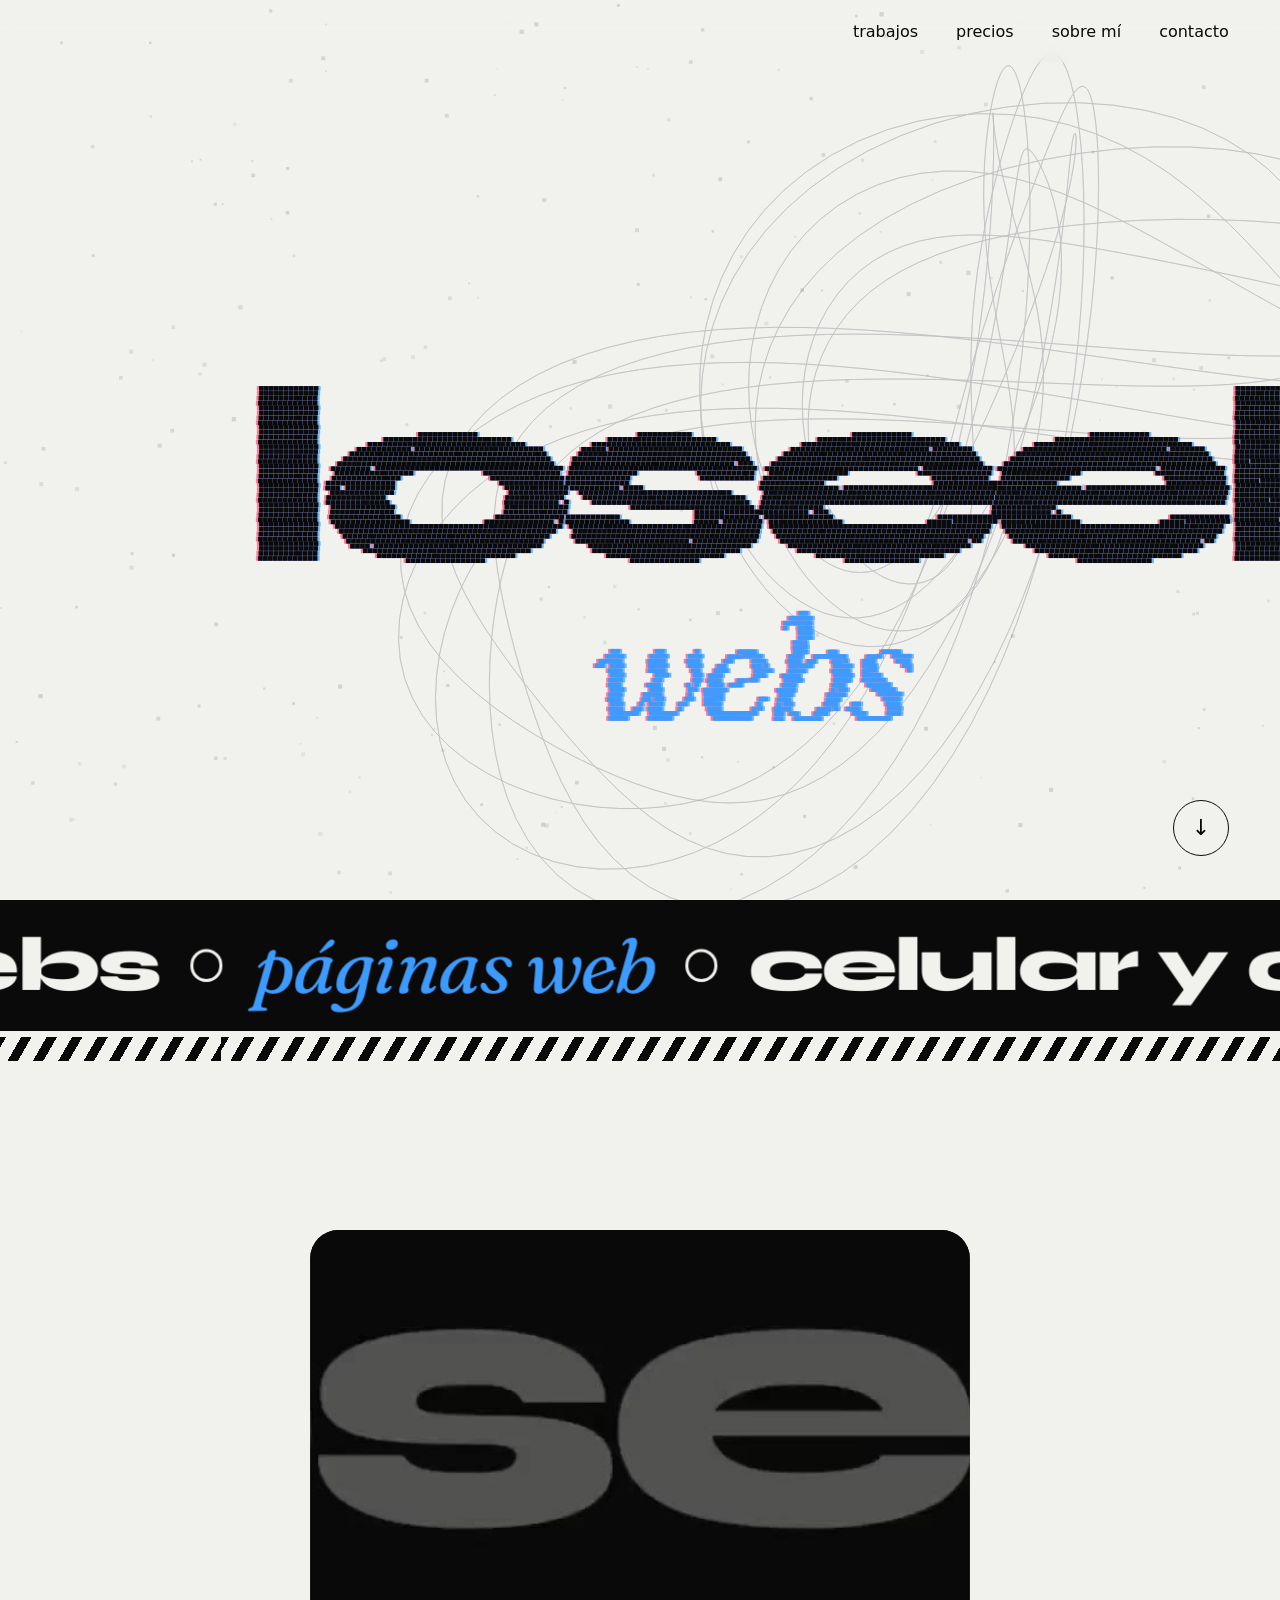
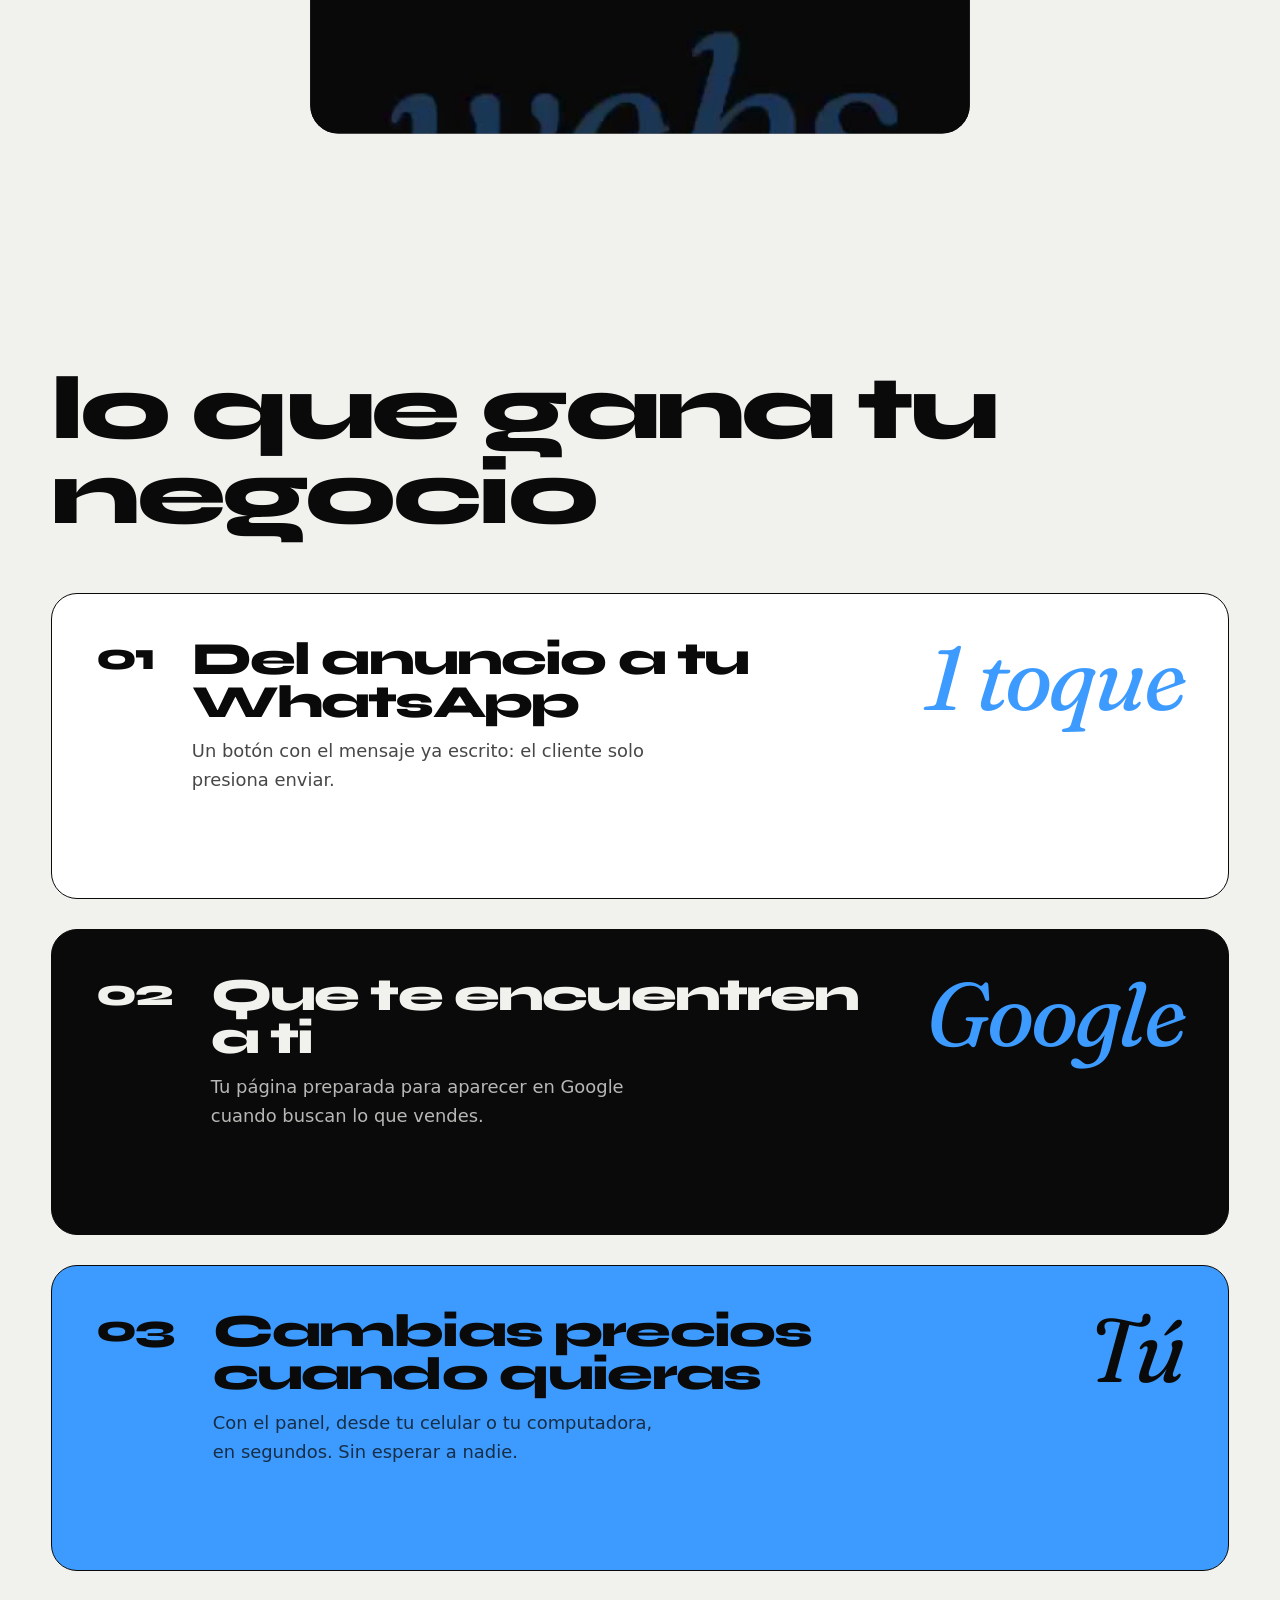
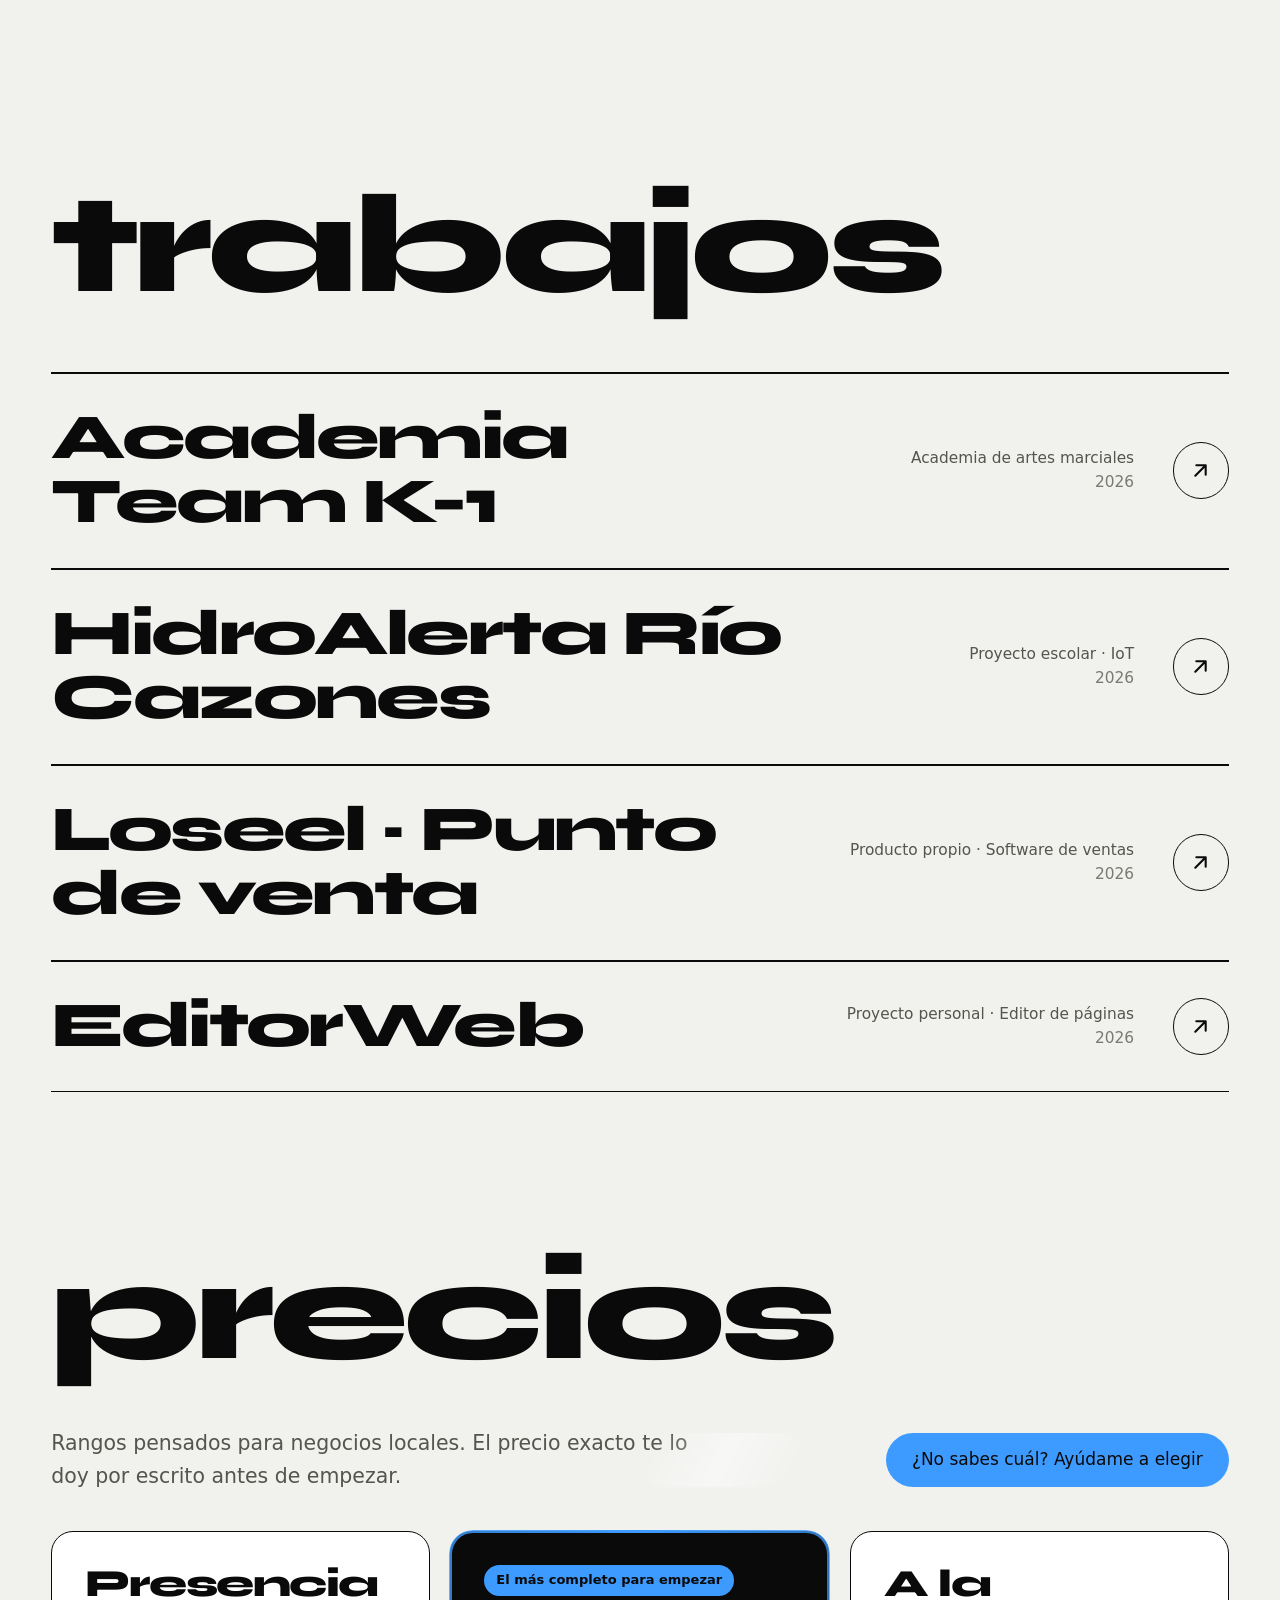
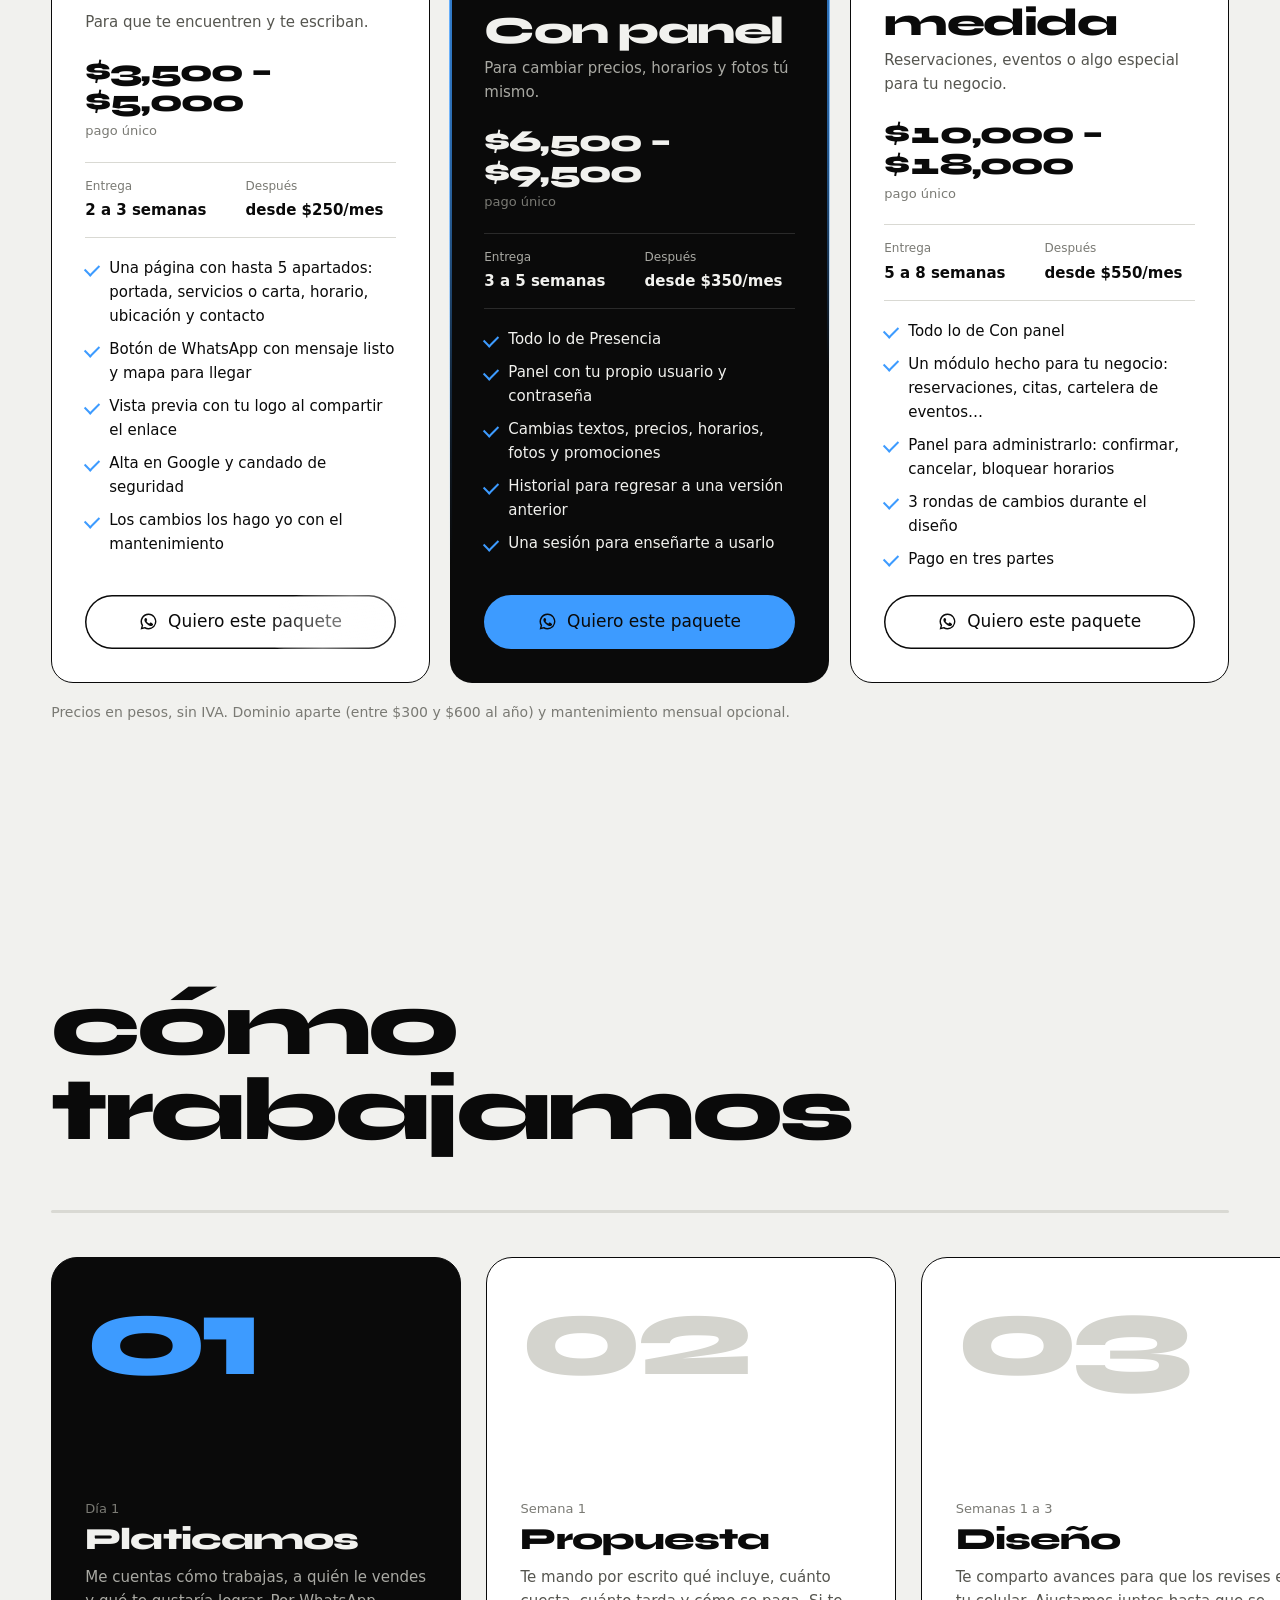
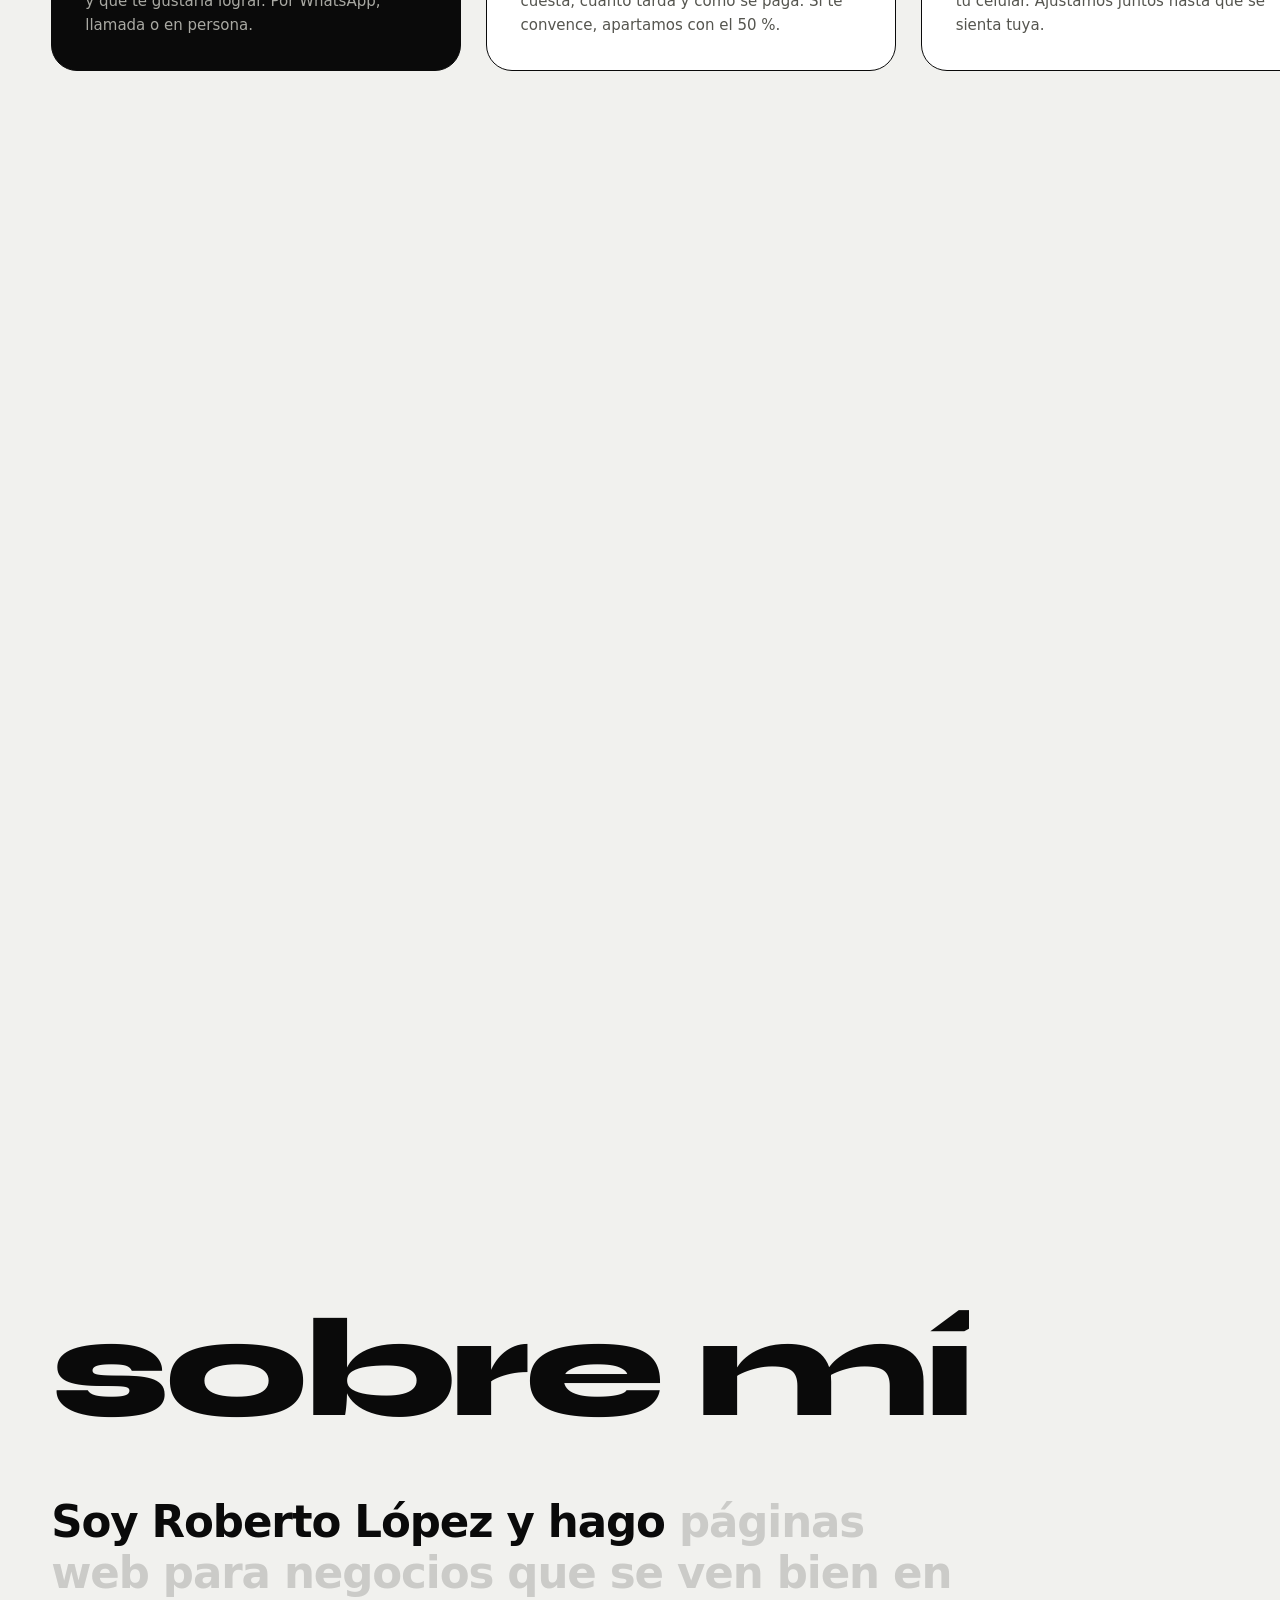
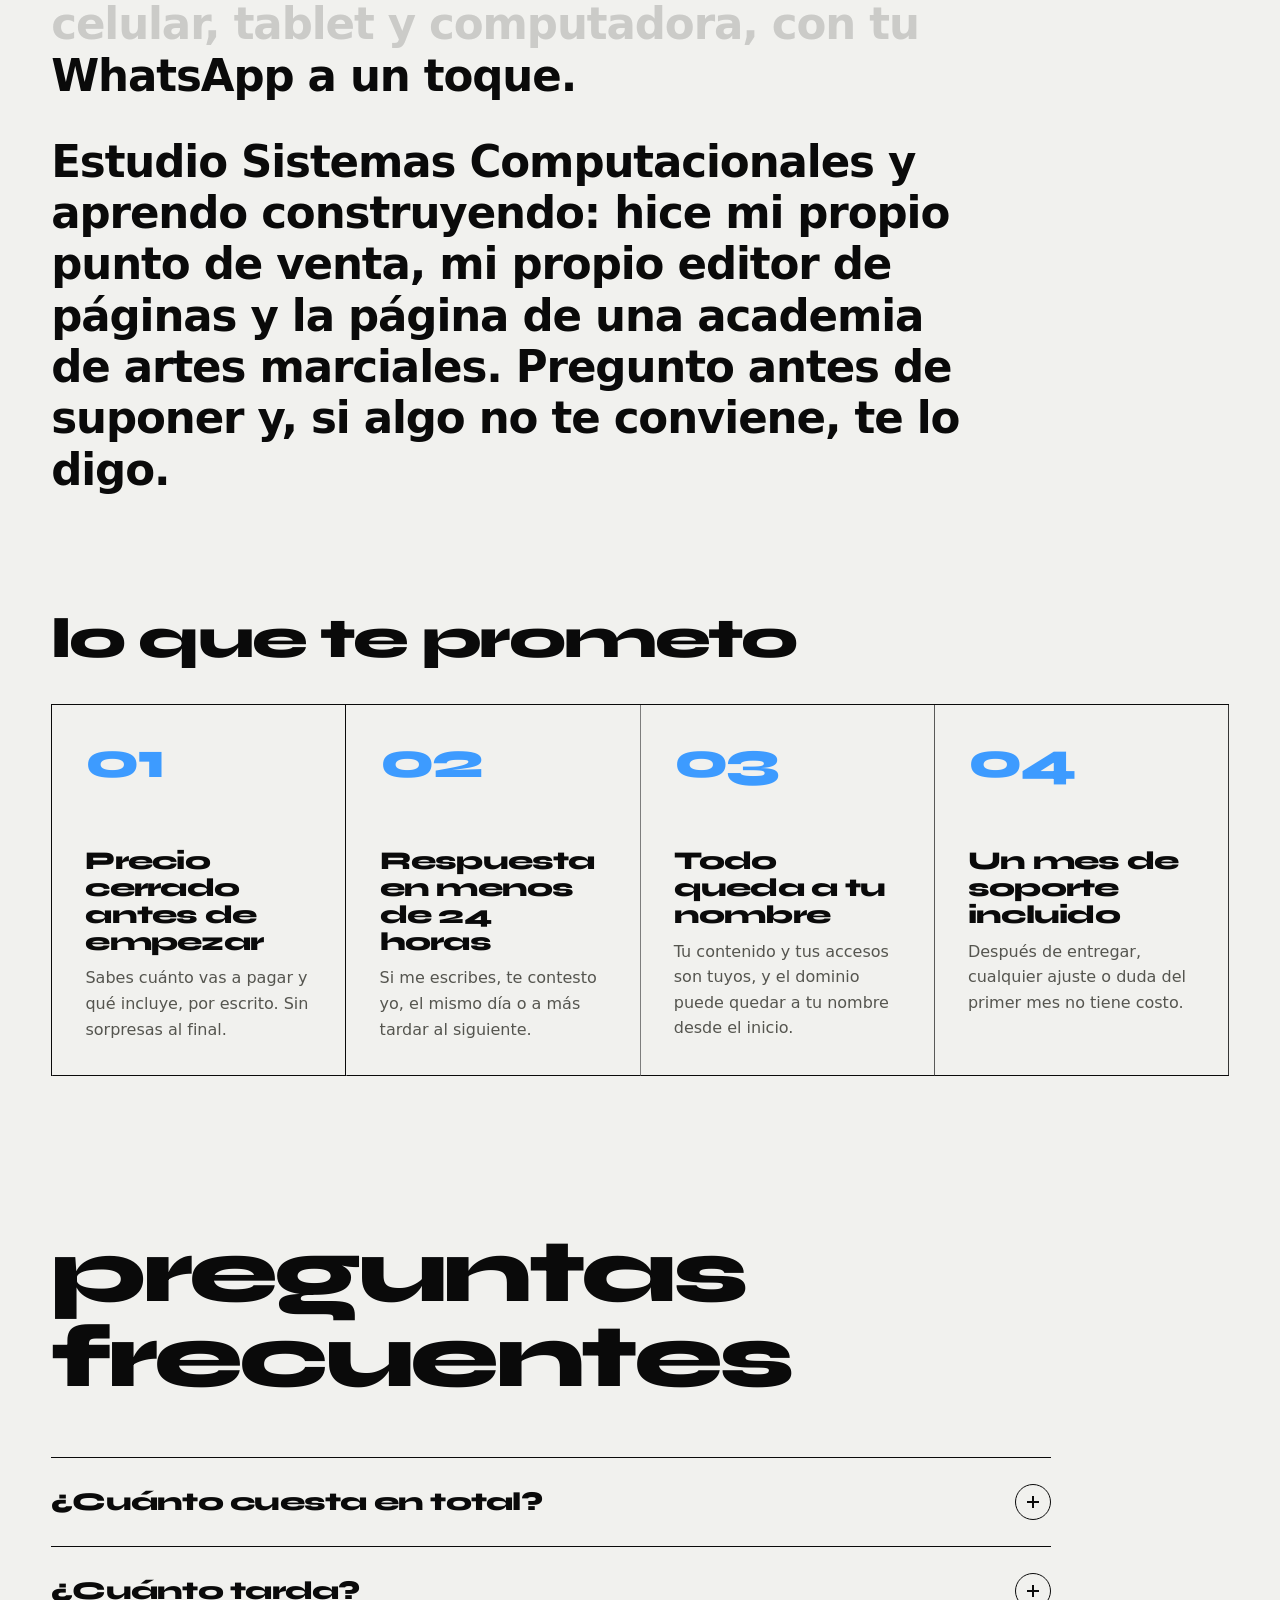
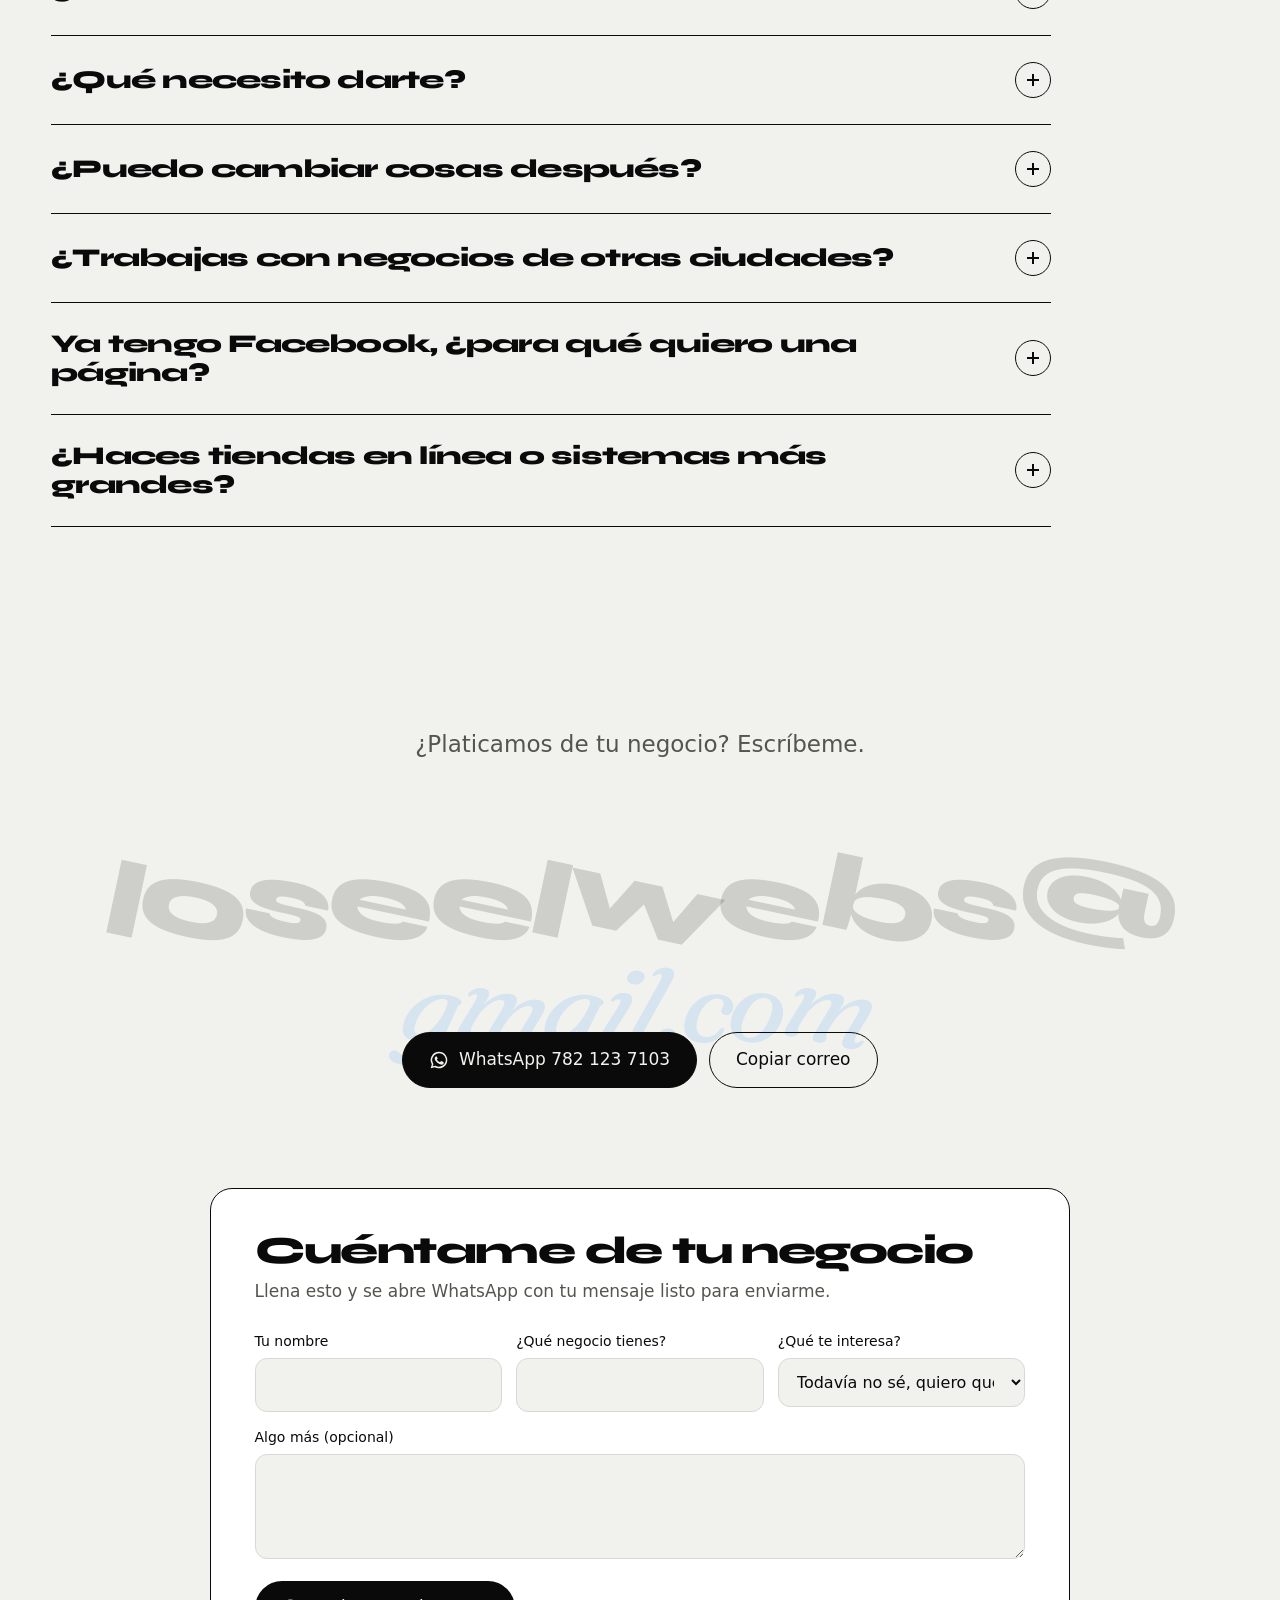
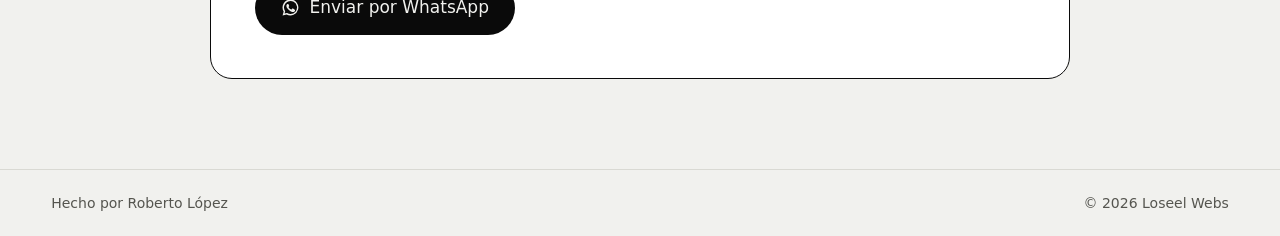
==== commit 328cd16a: "Add files via upload" ====
--- a/index.html
+++ b/index.html
@@ -3,209 +3,171 @@
 <head>
 <meta charset="utf-8">
 <meta name="viewport" content="width=device-width,initial-scale=1,viewport-fit=cover">
-<title>Loseel Webs · Páginas web en Poza Rica</title>
-<meta name="description" content="Soy Roberto y hago páginas web para negocios de Poza Rica: pensadas para el celular, con precio claro y un panel para que tú mismo las mantengas al día.">
-<meta name="theme-color" content="#f1f4fa">
-<meta property="og:title" content="Loseel Webs · Páginas web en Poza Rica">
-<meta property="og:description" content="Páginas web para negocios de Poza Rica, pensadas para el celular.">
+<title>Loseel Webs · Páginas web para negocios</title>
+<meta name="description" content="Soy Roberto y hago páginas web para negocios que se ven bien en celular, tablet y computadora, con tu WhatsApp a un toque.">
+<meta name="theme-color" content="#f1f1ee">
+<meta property="og:title" content="Loseel Webs · Páginas web para negocios">
+<meta property="og:description" content="Páginas web para negocios que se ven bien en celular, tablet y computadora, con tu WhatsApp a un toque.">
 <meta property="og:image" content="https://portafolio.loseelwebs.workers.dev/img/og.jpg">
 <meta property="og:url" content="https://portafolio.loseelwebs.workers.dev/">
 <link rel="canonical" href="https://portafolio.loseelwebs.workers.dev/">
 <link rel="icon" href="favicon.ico" sizes="any">
-<link rel="icon" href="img/favicon-32.png" type="image/png">
 <link rel="apple-touch-icon" href="img/apple-touch-icon.png">
-<link rel="preconnect" href="https://fonts.googleapis.com"><link rel="preconnect" href="https://fonts.gstatic.com" crossorigin>
-<link rel="stylesheet" href="https://fonts.googleapis.com/css2?family=Syne:wght@600;700;800&family=Fraunces:ital,opsz,wght@0,9..144,300;0,9..144,400;1,9..144,300;1,9..144,400&family=Outfit:wght@300;400;500;600&display=swap">
-<link rel="stylesheet" href="css/estilos.css">
+<link rel="preload" href="fonts/syne-latin-800-normal.woff2" as="font" type="font/woff2" crossorigin>
+<link rel="stylesheet" href="css/estilo.css">
 <script>try{if(!matchMedia("(prefers-reduced-motion: reduce)").matches)document.documentElement.classList.add("anim")}catch(e){}</script>
 </head>
 <body>
-<div class="intro" id="intro" aria-hidden="true"><canvas id="intro-cv"></canvas></div>
 <canvas class="obj" aria-hidden="true"></canvas>
-<div class="cursor" aria-hidden="true"></div>
+<div class="progreso" aria-hidden="true"><i></i></div>
+<div class="cursor" aria-hidden="true"><span></span></div>
+<canvas class="capa" id="capa" aria-hidden="true"></canvas>
+<a class="logo-mini" id="logoMini" href="#inicio" aria-label="Loseel Webs, ir al inicio"><span class="pal">loseel</span><span class="pal">webs</span></a>
 
 <header class="top">
-  <div class="wrap">
-    <a class="logo" href="#inicio" aria-label="Loseel Webs, inicio">loseel<i>/webs</i></a>
-    <a class="btn mag hablar" href="#contacto">Hablemos</a>
-    <button type="button" class="menu-b" data-menu aria-expanded="false" aria-controls="menu" aria-label="Abrir el menú"><span aria-hidden="true"><i></i><i></i></span><svg class="l-boton" viewBox="0 0 200 220" aria-hidden="true"><path class="trazo" d="M118 46 C 132 20, 160 22, 152 46 C 144 70, 104 86, 92 112 C 80 138, 70 168, 58 184 C 48 198, 30 200, 28 188 C 26 176, 44 170, 62 176 C 86 184, 110 196, 140 188 C 154 184, 164 176, 170 168"/></svg></button>
-  </div>
+  <nav class="nav" aria-label="Secciones">
+    <a href="#trabajos" data-rev><span>trabajos</span></a>
+    <a href="#precios" data-rev><span>precios</span></a>
+    <a href="#sobre-mi" data-rev><span>sobre mí</span></a>
+    <a href="#contacto" data-rev><span>contacto</span></a>
+  </nav>
 </header>
 
 <main>
-<!-- ===== portada ===== -->
-<section class="portada" id="inicio"><div class="wrap portada-g">
-  <div>
-    <h1 class="rv"><span class="mezcla">Páginas web para tu negocio,</span> <em class="s">hechas en Poza Rica.</em></h1>
-    <p class="bajada rv" style="--d:.15s">Soy Roberto, de Poza Rica. Hago páginas para negocios de aquí, pensadas para el celular: que quien te busque encuentre tu horario, tus precios y cómo llegar sin tener que mandarte mensaje para preguntar.</p>
-    <div class="acc rv" style="--d:.25s">
-      <a class="btn mag" data-wa="Hola Roberto, vi tu portafolio y me gustaría platicar sobre una página para mi negocio." href="#contacto" target="_blank" rel="noopener"><svg class="ic" viewBox="0 0 24 24" aria-hidden="true"><use href="#i-wa"/></svg>Platiquemos por WhatsApp</a>
-      <a class="btn borde mag" href="#trabajos">Ver mi trabajo<svg class="ic fl" viewBox="0 0 24 24" aria-hidden="true"><use href="#i-fl"/></svg></a>
+<!-- 1 · portada: partículas que arman el nombre -->
+<section class="hero" id="inicio">
+  <h1 class="sr">Loseel Webs, páginas web para negocios</h1>
+  <p class="nombre" id="nombre" aria-hidden="true"><span class="pal">loseel</span><span class="pal">webs</span></p>
+  <a class="bajar mag" href="#trabajos" aria-label="Ver trabajos"><span>↓</span></a>
+</section>
+
+<!-- 2 · franja que reacciona al scroll -->
+<div class="marq" aria-hidden="true"><div class="marq-in" id="marq"></div></div>
+<div class="rayas" aria-hidden="true"></div>
+
+<!-- 3 · showreel que se abre al bajar -->
+<section class="reel" aria-label="Showreel">
+  <div class="reel-marco" id="reelMarco"><video id="reel" autoplay muted loop playsinline preload="auto" poster="media/showreel-poster.jpg" disablepictureinpicture disableremoteplayback><source src="media/showreel.mp4" type="video/mp4"></video></div>
+</section>
+
+<!-- 4 · lo que gana: tarjetas que se apilan -->
+<section class="sec" id="gana">
+  <h2 class="tit chico" data-tit="giro">lo que gana tu negocio</h2>
+  <div class="pila">
+    <article class="hoja h-blanca"><b class="hoja-n">01</b><div><h3>Del anuncio a tu WhatsApp</h3><p>Un botón con el mensaje ya escrito: el cliente solo presiona enviar.</p></div><span class="hoja-g">1 toque</span></article>
+    <article class="hoja h-negra"><b class="hoja-n">02</b><div><h3>Que te encuentren a ti</h3><p>Tu página preparada para aparecer en Google cuando buscan lo que vendes.</p></div><span class="hoja-g">Google</span></article>
+    <article class="hoja h-azul"><b class="hoja-n">03</b><div><h3>Cambias precios cuando quieras</h3><p>Con el panel, desde tu celular o tu computadora, en segundos. Sin esperar a nadie.</p></div><span class="hoja-g">Tú</span></article>
+  </div>
+</section>
+
+<!-- 5 · trabajos: lista con vista previa -->
+<section class="sec" id="trabajos">
+  <h2 class="tit" data-tit="sube">trabajos</h2>
+  <ul class="lista" id="lista"></ul>
+</section>
+
+<!-- 6 · precios: tarjetas que giran al entrar -->
+<section class="sec" id="precios">
+  <h2 class="tit" data-tit="descifra">precios</h2>
+  <div class="precios-cab">
+    <p class="intro-sec rv">Rangos pensados para negocios locales. El precio exacto te lo doy por escrito antes de empezar.</p>
+    <button type="button" class="btn halo" data-abrir="quiz"><span>¿No sabes cuál? Ayúdame a elegir</span></button>
+  </div>
+  <div class="planes" id="planes"></div>
+  <p class="letra-chica rv">Precios en pesos, sin IVA. Dominio aparte (entre $300 y $600 al año) y mantenimiento mensual opcional.</p>
+</section>
+
+<!-- 7 · proceso: recorrido horizontal -->
+<section class="proceso" id="proceso">
+  <div class="proc-fijo">
+    <h2 class="tit chico" data-tit="lado">cómo trabajamos</h2>
+    <div class="proc-barra"><i id="procBarra"></i></div>
+    <ol class="proc-pista" id="procPista">
+      <li><span class="pn">01</span><small>Día 1</small><b>Platicamos</b><p>Me cuentas cómo trabajas, a quién le vendes y qué te gustaría lograr. Por WhatsApp, llamada o en persona.</p></li>
+      <li><span class="pn">02</span><small>Semana 1</small><b>Propuesta</b><p>Te mando por escrito qué incluye, cuánto cuesta, cuánto tarda y cómo se paga. Si te convence, apartamos con el 50 %.</p></li>
+      <li><span class="pn">03</span><small>Semanas 1 a 3</small><b>Diseño</b><p>Te comparto avances para que los revises en tu celular. Ajustamos juntos hasta que se sienta tuya.</p></li>
+      <li><span class="pn">04</span><small>Semanas 3 a 6</small><b>Construcción</b><p>Cargo tu información, armo tu panel, conecto tu dominio y pruebo todo en varios celulares y computadoras.</p></li>
+      <li><span class="pn">05</span><small>Al terminar</small><b>Entrega</b><p>Publicamos, te enseño a usar tu panel y te quedas con un mes de soporte incluido.</p></li>
+    </ol>
+  </div>
+</section>
+
+<!-- 8 · sobre mí: texto que se pinta al bajar -->
+<section class="sec" id="sobre-mi">
+  <h2 class="tit" data-tit="cortina">sobre mí</h2>
+  <p class="pinta">Soy Roberto López y hago páginas web para negocios que se ven bien en celular, tablet y computadora, con tu WhatsApp a un toque.</p>
+  <p class="pinta">Estudio Sistemas Computacionales y aprendo construyendo: hice mi propio punto de venta, mi propio editor de páginas y la página de una academia de artes marciales. Pregunto antes de suponer y, si algo no te conviene, te lo digo.</p>
+  <h3 class="sub-tit" data-tit="sube">lo que te prometo</h3>
+  <div class="promesas">
+    <article class="tj limpia"><span class="tj-n">01</span><h3>Precio cerrado antes de empezar</h3><p>Sabes cuánto vas a pagar y qué incluye, por escrito. Sin sorpresas al final.</p></article>
+    <article class="tj limpia"><span class="tj-n">02</span><h3>Respuesta en menos de 24 horas</h3><p>Si me escribes, te contesto yo, el mismo día o a más tardar al siguiente.</p></article>
+    <article class="tj limpia"><span class="tj-n">03</span><h3>Todo queda a tu nombre</h3><p>Tu contenido y tus accesos son tuyos, y el dominio puede quedar a tu nombre desde el inicio.</p></article>
+    <article class="tj limpia"><span class="tj-n">04</span><h3>Un mes de soporte incluido</h3><p>Después de entregar, cualquier ajuste o duda del primer mes no tiene costo.</p></article>
+  </div>
+</section>
+
+<!-- 9 · preguntas -->
+<section class="sec" id="preguntas">
+  <h2 class="tit chico" data-tit="borroso">preguntas frecuentes</h2>
+  <div class="faq" id="faq"></div>
+</section>
+
+<!-- 10 · contacto -->
+<section class="contacto" id="contacto">
+  <p class="pre rv">¿Platicamos de tu negocio? Escríbeme.</p>
+  <a class="correo" href="mailto:loseelwebs@gmail.com" aria-label="Escríbeme a loseelwebs@gmail.com"><span class="c1" aria-hidden="true"></span><span class="c2" aria-hidden="true"></span></a>
+  <div class="vias">
+    <a class="via wa mag" href="https://wa.me/527821237103" target="_blank" rel="noopener"><svg viewBox="0 0 24 24" aria-hidden="true"><use href="#i-wa"/></svg><span>WhatsApp 782 123 7103</span></a>
+    <button type="button" class="via mag" data-copiar="loseelwebs@gmail.com"><span>Copiar correo</span></button>
+  </div>
+  <form class="form" id="form" novalidate>
+    <h3>Cuéntame de tu negocio</h3>
+    <p>Llena esto y se abre WhatsApp con tu mensaje listo para enviarme.</p>
+    <div class="campos">
+      <label class="campo"><span>Tu nombre</span><input name="nombre" autocomplete="name"></label>
+      <label class="campo"><span>¿Qué negocio tienes?</span><input name="negocio"></label>
+      <label class="campo"><span>¿Qué te interesa?</span><select name="paquete" id="f-paq"><option>Todavía no sé, quiero que me orientes</option></select></label>
+      <label class="campo ancho"><span>Algo más (opcional)</span><textarea name="mensaje" rows="3"></textarea></label>
     </div>
-  </div>
-
-  <ul class="hechos-hero rv" style="--d:.3s">
-    <li><b>Desde $3,500</b><span>páginas para negocios locales</span></li>
-    <li><b>2 a 8 semanas</b><span>según lo que necesites</span></li>
-    <li><b>24 h</b><span>como máximo para responderte</span></li>
-  </ul>
-</div></section>
-
-
-<!-- ===== lo que logras ===== -->
-<section class="band" id="logras"><div class="wrap">
-  <div class="cab"><div><h2 class="rv cortina">Lo que gana <em class="s">tu negocio</em></h2></div>
-</div>
-  <div class="logros" id="logros">
-    <article class="logro rv" style="--d:.08s"><span class="num">1 toque</span><h3>Del anuncio a tu WhatsApp</h3><p>Un botón con el mensaje ya escrito: el cliente solo presiona enviar.</p></article>
-    <article class="logro rv" style="--d:.16s"><span class="num">Google</span><h3>Que te encuentren a ti</h3><p>Tu página preparada para aparecer cuando buscan lo que vendes en Poza Rica.</p></article>
-    <article class="logro rv" style="--d:.24s"><span class="num">Tú</span><h3>Cambias precios cuando quieras</h3><p>Con el panel, desde tu celular y en segundos. Sin esperar a nadie.</p></article>
-  </div>
-</div></section>
-
-<!-- ===== trabajos ===== -->
-<section class="band noche" id="trabajos"><div class="wrap">
-  <div class="cab"><div><h2 class="rv cortina">Mis <em class="s">trabajos</em></h2></div><p class="rv">Un cliente real, un proyecto escolar en línea y dos herramientas propias. Toca cualquiera para ver el caso completo.</p></div>
-  <div class="proyectos" id="proyectos"></div>
-</div></section>
-
-<!-- ===== paquetes ===== -->
-<section class="band" id="paquetes"><div class="wrap">
-  <div class="cab"><div><h2 class="rv cortina">Precios <em class="s">claros</em></h2></div><p class="rv">Rangos pensados para negocios de Poza Rica y la zona. El precio exacto te lo doy por escrito antes de empezar.</p></div>
-  <div class="pest claro rv" role="tablist" aria-label="Paquetes" id="p-pest"><span class="bola" aria-hidden="true"></span></div>
-  <div class="paq">
-    <div class="plan" id="p-plan" aria-live="polite"></div>
-    <div class="lado">
-      <div class="tarjeta elige rv"><h4>¿No sabes cuál te conviene?</h4><p>Contesta tres preguntas y te digo qué paquete va mejor con tu negocio.</p><button type="button" class="btn luz mag" data-abrir="quiz">Ayúdame a elegir<svg class="ic fl" viewBox="0 0 24 24" aria-hidden="true"><use href="#i-fl"/></svg></button></div>
-    </div>
-  </div>
-  <button type="button" class="ver-tabla" id="ver-tabla" aria-expanded="false">Comparar los tres paquetes</button>
-  <div class="tabla" id="tabla"></div>
-  <p class="nota">Precios en pesos, sin IVA. Dominio y mantenimiento aparte: detalles en el menú.</p>
-</div></section>
-
-<!-- ===== conóceme ===== -->
-<section class="band" id="conoceme" style="padding-top:0"><div class="wrap">
-  <div class="cab"><div><h2 class="rv cortina">Hola, soy <em class="s">Roberto</em></h2></div></div>
-  <div class="conoce">
-    <figure class="mono rv" id="mono" style="margin:0"><span aria-hidden="true">R<em>l</em></span><figcaption><b style="font-weight:500">Roberto López</b><span>Poza Rica, Ver.</span></figcaption></figure>
-    <div>
-      <div class="pest claro rv" role="tablist" aria-label="Conóceme" id="c-pest">
-        <span class="bola" aria-hidden="true"></span>
-        <button type="button" role="tab" aria-selected="true" data-p="quien">Quién soy</button>
-        <button type="button" role="tab" aria-selected="false" data-p="como">Cómo trabajamos</button>
-        <button type="button" role="tab" aria-selected="false" data-p="promesa">Lo que te prometo</button>
-      </div>
-      <div class="panel-t on" data-panel="quien">
-        <p>Llevo seis años como encargado en una refaccionaria de Coatzintla: sé lo que es atender mostrador y contestar el mismo precio tres veces al día. Por eso hago páginas pensando en el dueño que no tiene tiempo y en el cliente que busca desde su celular.</p>
-        <p>Estudio Sistemas Computacionales y aprendo construyendo: hice mi propio punto de venta, mi propio editor de páginas y la página de Team K-1, donde entreno. Pregunto antes de suponer, reviso todo en el celular y, si algo no te conviene, te lo digo.</p>
-      </div>
-      <div class="panel-t" data-panel="como">
-        <ol class="pasos" id="pasos">
-          <li class="on"><span class="n">i</span><div><small>Día 1</small><h4>Platicamos</h4><p>Me cuentas cómo trabajas, a quién le vendes y qué te gustaría lograr. Por WhatsApp, llamada o en persona.</p></div></li>
-          <li><span class="n">ii</span><div><small>Semana 1</small><h4>Propuesta</h4><p>Te mando por escrito qué incluye, cuánto cuesta, cuánto tarda y cómo se paga. Si te convence, apartamos con el 50 %.</p></div></li>
-          <li><span class="n">iii</span><div><small>Semanas 1 a 3</small><h4>Diseño</h4><p>Te comparto avances para que los revises en tu celular. Ajustamos juntos hasta que se sienta tuya.</p></div></li>
-          <li><span class="n">iv</span><div><small>Semanas 3 a 6</small><h4>Construcción</h4><p>Cargo tu información, armo tu panel, conecto tu dominio y pruebo todo en varios celulares y computadoras.</p></div></li>
-          <li><span class="n">v</span><div><small>Al terminar</small><h4>Entrega</h4><p>Publicamos, te enseño a usar tu panel y te quedas con un mes de soporte incluido.</p></div></li>
-        </ol>
-      </div>
-      <div class="panel-t" data-panel="promesa">
-        <div class="promesas">
-          <div><svg class="ic" viewBox="0 0 24 24" fill="none" stroke="currentColor" stroke-width="1.6" stroke-linecap="round" stroke-linejoin="round"><path d="M12 3 4 6v6c0 4.4 3.4 8 8 9 4.6-1 8-4.6 8-9V6z"/><path d="m8.5 12 2.5 2.5 4.5-5"/></svg><h4>Precio cerrado antes de empezar</h4><p>Sabes cuánto vas a pagar y qué incluye, por escrito. Sin sorpresas al final.</p></div>
-          <div><svg class="ic" viewBox="0 0 24 24" fill="none" stroke="currentColor" stroke-width="1.6" stroke-linecap="round" stroke-linejoin="round"><circle cx="12" cy="12" r="9"/><path d="M12 7v5l3 2"/></svg><h4>Respuesta en menos de 24 horas</h4><p>Si me escribes, te contesto yo, el mismo día o a más tardar al siguiente.</p></div>
-          <div><svg class="ic" viewBox="0 0 24 24" fill="none" stroke="currentColor" stroke-width="1.6" stroke-linecap="round" stroke-linejoin="round"><path d="M7 10V7a5 5 0 0 1 10 0v3"/><rect x="5" y="10" width="14" height="10" rx="2"/></svg><h4>Todo queda a tu nombre</h4><p>Tu contenido y tus accesos son tuyos, y el dominio puede quedar a tu nombre desde el inicio.</p></div>
-          <div><svg class="ic" viewBox="0 0 24 24" fill="none" stroke="currentColor" stroke-width="1.6" stroke-linecap="round" stroke-linejoin="round"><path d="M4 12a8 8 0 1 0 3-6.2"/><path d="M4 4v4h4"/></svg><h4>Un mes de soporte incluido</h4><p>Después de entregar, cualquier ajuste o duda del primer mes no tiene costo.</p></div>
-        </div>
-      </div>
-    </div>
-  </div>
-</div></section>
-
-<!-- ===== preguntas ===== -->
-<section class="band" id="preguntas" style="padding-top:0"><div class="wrap">
-  <div class="cab"><div><h2 class="rv cortina">Preguntas <em class="s">frecuentes</em></h2></div><p class="rv">¿Te quedó otra duda? <a data-wa="Hola Roberto, tengo una duda sobre las páginas web:" href="#contacto" target="_blank" rel="noopener">Pregúntame por WhatsApp</a>.</p></div>
-  <div class="faq" id="faq"></div>
-</div></section>
-
-<!-- ===== contacto ===== -->
-<section class="band noche contacto" id="contacto"><div class="wrap contacto-g">
-  <div>
-    
-    <h2 class="rv cortina">¿Platicamos de <em class="s">tu negocio?</em></h2>
-    <p class="txt rv">Cuéntame qué haces y qué te gustaría lograr. Te respondo yo, en menos de un día, con una idea clara de qué te conviene y cuánto costaría. Sin compromiso.</p>
-    <div class="vias rv">
-      <div class="via"><svg class="ic" viewBox="0 0 24 24"><use href="#i-wa"/></svg><span><small>WhatsApp y llamadas</small><a href="tel:+527821237103">782 123 7103</a></span><button type="button" data-copiar="7821237103">Copiar</button></div>
-      <div class="via"><svg class="ic" viewBox="0 0 24 24" fill="none" stroke="currentColor" stroke-width="1.6"><rect x="3" y="5" width="18" height="14" rx="2"/><path d="m3 7 9 6 9-6"/></svg><span><small>Correo</small><a href="mailto:loseelwebs@gmail.com">loseelwebs@gmail.com</a></span><button type="button" data-copiar="loseelwebs@gmail.com">Copiar</button></div>
-    </div>
-  </div>
-  <form class="form rv" id="form" novalidate>
-    <h3>Cuéntame de tu negocio</h3><p class="sub">Llena esto y se abre WhatsApp con tu mensaje listo para enviarme.</p>
-    <label class="campo"><span>Tu nombre</span><input name="nombre" autocomplete="name"></label>
-    <label class="campo"><span>¿Qué negocio tienes?</span><input name="negocio"></label>
-    <label class="campo"><span>¿Qué te interesa?</span><select name="paquete" id="f-paq"><option>Todavía no sé, quiero que me orientes</option></select></label>
-    <label class="campo"><span>Algo más (opcional)</span><textarea name="mensaje" rows="3"></textarea></label>
-    <button class="btn mag" type="submit"><svg class="ic" viewBox="0 0 24 24" aria-hidden="true"><use href="#i-wa"/></svg>Enviar por WhatsApp</button>
-    <small>Te respondo yo, en menos de 24 horas.</small>
+    <button class="btn" type="submit"><svg viewBox="0 0 24 24" aria-hidden="true"><use href="#i-wa"/></svg><span>Enviar por WhatsApp</span></button>
   </form>
-</div></section>
+</section>
 </main>
 
-<footer class="pie"><div class="wrap"><a class="logo" href="#inicio">loseel<i>/webs</i></a><span>Diseño y desarrollo web · Poza Rica, Veracruz</span><span>© 2026 Loseel Webs</span></div></footer>
+<footer class="pie"><span>Hecho por Roberto López</span><span>© 2026 Loseel Webs</span></footer>
 
-<a class="flota" data-wa="Hola Roberto, vi tu portafolio y me gustaría platicar sobre una página para mi negocio." href="#contacto" target="_blank" rel="noopener" aria-label="Escríbeme por WhatsApp"><svg class="ic" viewBox="0 0 24 24"><use href="#i-wa"/></svg></a>
+<div class="vista" id="vista" aria-hidden="true"><img alt=""></div>
 <div class="aviso" role="status"></div>
-<dialog class="visor" id="visor" aria-label="Imagen ampliada"><div><img alt=""><p></p></div></dialog>
-
-<dialog class="menu" id="menu" aria-label="Menú"><div class="menu-in">
-  <div class="menu-cab"><span class="logo">loseel<i>/webs</i></span><button type="button" class="cerrar oscuro" data-cerrar aria-label="Cerrar el menú"><svg class="ic" viewBox="0 0 24 24"><use href="#i-x"/></svg></button></div>
-  <nav class="menu-links" aria-label="Secciones">
-    <a href="#inicio"><span data-t="Inicio">Inicio</span></a><a href="#logras"><span data-t="Lo que logras">Lo que logras</span></a><a href="#trabajos"><span data-t="Trabajos">Trabajos</span></a><a href="#paquetes"><span data-t="Paquetes">Paquetes</span></a><a href="#conoceme"><span data-t="Conóceme">Conóceme</span></a><a href="#preguntas"><span data-t="Preguntas">Preguntas</span></a><a href="#contacto"><span data-t="Contacto">Contacto</span></a>
-  </nav>
-  <div class="menu-info">
-    <h3>Información útil</h3>
-    <dl>
-      <div><dt>Paquetes</dt><dd>De $3,500 a $18,000, pago único</dd></div>
-      <div><dt>Tiempo de entrega</dt><dd>De 2 a 8 semanas según el paquete</dd></div>
-      <div><dt>Dominio .com.mx</dt><dd>Entre $300 y $600 al año, aparte. Puede quedar a tu nombre</dd></div>
-      <div><dt>Mantenimiento</dt><dd>Opcional, desde $250 al mes</dd></div>
-      <div><dt>Forma de pago</dt><dd>50 % al empezar y 50 % al entregar</dd></div>
-      <div><dt>Fuera de Poza Rica</dt><dd>Pregúntame por precio especial</dd></div>
-    </dl>
-  </div>
-  <div class="menu-cont">
-    <a class="btn wa-b" data-wa="Hola Roberto, vi tu portafolio y me gustaría platicar sobre una página para mi negocio." href="#contacto" target="_blank" rel="noopener"><svg class="ic" viewBox="0 0 24 24" aria-hidden="true"><use href="#i-wa"/></svg>Escríbeme por WhatsApp</a>
-    <p><a href="tel:+527821237103">782 123 7103</a><br><a href="mailto:loseelwebs@gmail.com">loseelwebs@gmail.com</a><br>Poza Rica, Veracruz · respondo en menos de 24 h</p>
-  </div>
-</div></dialog>
-<dialog class="caso-d" id="d-caso" aria-labelledby="d-caso-t"><div class="in" id="d-caso-in"></div></dialog>
-<dialog class="quiz-d" id="d-quiz" aria-label="¿Cuál paquete te conviene?"><div class="in">
-  <button type="button" class="cerrar" data-cerrar aria-label="Cerrar"><svg class="ic" viewBox="0 0 24 24"><use href="#i-x"/></svg></button>
-  <h3 style="font-size:24px">¿Cuál te <em class="s">conviene?</em></h3>
+<dialog class="caso" id="caso" aria-labelledby="caso-t"><div class="caso-in" id="caso-in"></div></dialog>
+<dialog class="visor" id="visor" aria-label="Imagen ampliada"><img alt=""><p></p></dialog>
+<dialog class="quiz" id="quiz" aria-label="¿Cuál paquete te conviene?"><div class="quiz-in">
+  <button type="button" class="cerrar" data-cerrar aria-label="Cerrar"><svg viewBox="0 0 24 24"><use href="#i-x"/></svg></button>
+  <h3>¿Cuál te <em>conviene?</em></h3>
   <div class="q-barra"><i></i></div>
   <div class="qp on"><small>Pregunta 1 de 3</small><h4>¿Qué quieres que pase cuando alguien encuentre tu negocio?</h4><div class="qo">
-    <button type="button" data-v="1">Que vea mi información y me escriba<svg class="ic" viewBox="0 0 24 24"><use href="#i-fl"/></svg></button>
-    <button type="button" data-v="2">Que vea mis precios y promociones al día<svg class="ic" viewBox="0 0 24 24"><use href="#i-fl"/></svg></button>
-    <button type="button" data-v="3">Que pueda apartar, reservar o agendar<svg class="ic" viewBox="0 0 24 24"><use href="#i-fl"/></svg></button></div></div>
+    <button type="button" data-v="1">Que vea mi información y me escriba</button>
+    <button type="button" data-v="2">Que vea mis precios y promociones al día</button>
+    <button type="button" data-v="3">Que pueda apartar, reservar o agendar</button></div></div>
   <div class="qp"><small>Pregunta 2 de 3</small><h4>¿Qué tan seguido cambian tus precios, horarios o promociones?</h4><div class="qo">
-    <button type="button" data-v="1">Casi nunca<svg class="ic" viewBox="0 0 24 24"><use href="#i-fl"/></svg></button>
-    <button type="button" data-v="2">Cada mes<svg class="ic" viewBox="0 0 24 24"><use href="#i-fl"/></svg></button>
-    <button type="button" data-v="2">Cada semana o más<svg class="ic" viewBox="0 0 24 24"><use href="#i-fl"/></svg></button></div></div>
+    <button type="button" data-v="1">Casi nunca</button>
+    <button type="button" data-v="2">Cada mes</button>
+    <button type="button" data-v="2">Cada semana o más</button></div></div>
   <div class="qp"><small>Pregunta 3 de 3</small><h4>¿Ya tienes logo y fotos de tu negocio?</h4><div class="qo">
-    <button type="button" data-v="0" data-t="ya tengo logo y fotos">Sí, tengo todo<svg class="ic" viewBox="0 0 24 24"><use href="#i-fl"/></svg></button>
-    <button type="button" data-v="0" data-t="tengo algunas fotos">Tengo algunas cosas<svg class="ic" viewBox="0 0 24 24"><use href="#i-fl"/></svg></button>
-    <button type="button" data-v="0" data-t="empiezo desde cero">No, empiezo desde cero<svg class="ic" viewBox="0 0 24 24"><use href="#i-fl"/></svg></button></div></div>
+    <button type="button" data-v="0" data-t="ya tengo logo y fotos">Sí, tengo todo</button>
+    <button type="button" data-v="0" data-t="tengo algunas fotos">Tengo algunas cosas</button>
+    <button type="button" data-v="0" data-t="empiezo desde cero">No, empiezo desde cero</button></div></div>
   <div class="qp qr" aria-live="polite"><small>Te recomiendo</small><h4 id="q-nom"></h4><p id="q-txt"></p>
-    <div class="acc"><a class="btn luz" id="q-wa" href="#" target="_blank" rel="noopener"><svg class="ic" viewBox="0 0 24 24"><use href="#i-wa"/></svg>Mandármelo por WhatsApp</a><button type="button" class="otra" id="q-otra">Volver a empezar</button></div></div>
+    <div class="q-acc"><a class="btn halo" id="q-wa" href="#" target="_blank" rel="noopener"><span>Mandármelo por WhatsApp</span></a><button type="button" class="otra" id="q-otra">Volver a empezar</button></div></div>
 </div></dialog>
 
 <svg width="0" height="0" style="position:absolute" aria-hidden="true">
-  <symbol id="i-fl" viewBox="0 0 24 24"><path d="M5 12h14M13 6l6 6-6 6" fill="none" stroke="currentColor" stroke-width="1.6" stroke-linecap="round" stroke-linejoin="round"/></symbol>
-  <symbol id="i-ext" viewBox="0 0 24 24"><path d="M7 17 17 7M9 7h8v8" fill="none" stroke="currentColor" stroke-width="1.6" stroke-linecap="round" stroke-linejoin="round"/></symbol>
-  <symbol id="i-x" viewBox="0 0 24 24"><path d="M6 6l12 12M18 6 6 18" fill="none" stroke="currentColor" stroke-width="1.8" stroke-linecap="round"/></symbol>
-  <symbol id="i-ok" viewBox="0 0 24 24"><path d="m5 12.5 4.2 4.2L19 7" fill="none" stroke="currentColor" stroke-width="1.8" stroke-linecap="round" stroke-linejoin="round"/></symbol>
+  <symbol id="i-flecha" viewBox="0 0 24 24"><path d="M7 17 17 7M8 7h9v9" fill="none" stroke="currentColor" stroke-width="2" stroke-linecap="round" stroke-linejoin="round"/></symbol>
+  <symbol id="i-x" viewBox="0 0 24 24"><path d="M6 6l12 12M18 6 6 18" fill="none" stroke="currentColor" stroke-width="2" stroke-linecap="round"/></symbol>
   <symbol id="i-wa" viewBox="0 0 24 24"><path fill="currentColor" d="M12 2a10 10 0 0 0-8.6 15.1L2 22l5-1.3A10 10 0 1 0 12 2zm0 18.2a8.2 8.2 0 0 1-4.2-1.2l-.3-.2-3 .8.8-2.9-.2-.3A8.2 8.2 0 1 1 12 20.2zm4.5-6.1c-.2-.1-1.5-.7-1.7-.8s-.4-.1-.6.1-.7.8-.8 1-.3.2-.5.1a6.7 6.7 0 0 1-3.3-2.9c-.2-.4.2-.4.7-1.3.1-.2 0-.3 0-.4l-.8-1.8c-.2-.5-.4-.4-.6-.4h-.5a1 1 0 0 0-.7.3 3 3 0 0 0-.9 2.2 5.2 5.2 0 0 0 1.1 2.7 11.9 11.9 0 0 0 4.6 4c1.7.7 2.4.8 3.2.7a2.8 2.8 0 0 0 1.8-1.3 2.3 2.3 0 0 0 .2-1.3c-.1-.1-.2-.2-.5-.3z"/></symbol>
 </svg>
 <script src="js/casos.js"></script>
-<script src="js/app.js"></script>
+<script src="js/lenis.min.js"></script>
+<script src="js/intro.js"></script>
+<script src="js/sitio.js"></script>
 </body>
 </html>
--- a/css/estilo.css
+++ b/css/estilo.css
@@ -0,0 +1,381 @@
+/* Loseel Webs · portafolio — claro, negro profundo y azul */
+@font-face{font-family:Syne;font-weight:800;font-display:swap;src:url(../fonts/syne-latin-800-normal.woff2) format("woff2")}
+@font-face{font-family:Fraunces;font-style:italic;font-weight:400;font-display:swap;src:url(../fonts/fraunces-latin-400-italic.woff2) format("woff2")}
+@font-face{font-family:Outfit;font-weight:400;font-display:swap;src:url(../fonts/outfit-latin-400-normal.woff2) format("woff2")}
+@font-face{font-family:Outfit;font-weight:500;font-display:swap;src:url(../fonts/outfit-latin-500-normal.woff2) format("woff2")}
+@font-face{font-family:Outfit;font-weight:600;font-display:swap;src:url(../fonts/outfit-latin-600-normal.woff2) format("woff2")}
+@property --ang{syntax:"<angle>";inherits:false;initial-value:0deg}
+:root{
+  color-scheme:light;
+  --bg:#f1f1ee;--bg2:#fff;--bg3:#e6e6e1;--ink:#0a0a0a;--mute:#55554f;--dim:#7a7a74;--line:#d9d9d3;
+  --noche:#0a0a0a;--n-mute:#a9a9a3;--azul:#3d9bff;--azul2:#cfe6ff;
+  --f-disp:"Syne","Arial Black",system-ui,sans-serif;--f-serif:"Fraunces",Georgia,serif;--f-body:"Outfit",system-ui,-apple-system,"Segoe UI",sans-serif;
+  --e:cubic-bezier(.2,.8,.2,1);--pad:clamp(18px,4vw,56px);
+}
+*{box-sizing:border-box;min-width:0}
+html{scroll-padding-top:80px}
+html:not(.lenis){scroll-behavior:smooth}
+body{margin:0;background:var(--bg);color:var(--ink);font:400 17px/1.6 var(--f-body);-webkit-font-smoothing:antialiased;overflow-x:clip}
+img,video{max-width:100%;display:block}
+a{color:inherit;text-decoration:none}
+button{font:inherit;color:inherit;cursor:pointer;background:none;border:0;padding:0}
+h1,h2,h3{margin:0;font-family:var(--f-disp);font-weight:800;letter-spacing:-.04em;line-height:.95}
+p{margin:0}
+.sr{position:absolute;width:1px;height:1px;overflow:hidden;clip:rect(0 0 0 0);white-space:nowrap}
+::selection{background:var(--azul);color:var(--ink)}
+:focus-visible{outline:2px solid var(--azul);outline-offset:4px;border-radius:6px}
+
+canvas.obj{position:fixed;inset:0;width:100%;height:100%;z-index:0;pointer-events:none;opacity:.2}
+main,.pie{position:relative;z-index:1}
+main{overflow-x:clip}
+
+/* barra de progreso y cursor */
+.progreso{position:fixed;inset:0 0 auto;height:3px;z-index:70;pointer-events:none}
+.progreso i{display:block;height:100%;background:var(--azul);transform-origin:left;transform:scaleX(0)}
+.cursor{position:fixed;left:0;top:0;z-index:80;pointer-events:none;width:38px;height:38px;margin:-19px 0 0 -19px;border:1.5px solid var(--ink);border-radius:50%;display:grid;place-items:center;opacity:0;transition:width .35s var(--e),height .35s var(--e),margin .35s var(--e),background .3s,border-color .3s,opacity .3s}
+.cursor span{font:600 12px var(--f-body);letter-spacing:.08em;text-transform:uppercase;color:var(--ink);opacity:0;transition:opacity .2s}
+.cursor.on{opacity:1}
+.cursor.link{width:62px;height:62px;margin:-31px 0 0 -31px;background:rgba(61,155,255,.18);border-color:var(--azul)}
+.cursor.ver{width:84px;height:84px;margin:-42px 0 0 -42px;background:var(--azul);border-color:var(--azul)}
+.cursor.ver span{opacity:1}
+@media (hover:none),(pointer:coarse){.cursor{display:none}}
+
+/* barra superior */
+.top{position:fixed;inset:0 0 auto;z-index:60;display:flex;align-items:center;justify-content:flex-end;min-height:60px;padding:16px var(--pad);
+  background:linear-gradient(var(--bg) 0%,rgba(241,241,238,.75) 60%,rgba(241,241,238,0));backdrop-filter:blur(6px);-webkit-backdrop-filter:blur(6px);transition:transform .5s var(--e),opacity .5s}
+.top.oculta{transform:translateY(-100%);opacity:0}
+html.anim .top{animation:baja .9s 3s var(--e) both}
+@keyframes baja{from{transform:translateY(-100%);opacity:0}}
+.nav{display:flex;gap:clamp(14px,3vw,38px);font:500 16px var(--f-body)}
+.nav a{position:relative;padding:6px 0;overflow:hidden}
+.nav a span{display:inline-block}
+.nav a::after{content:"";position:absolute;left:-3px;right:-3px;top:52%;height:2px;background:currentColor;transform:scaleX(0);transform-origin:left;transition:transform .45s var(--e)}
+.nav a.actual::after{transform:scaleX(1)}
+.nav.glitch a.actual span{animation:gl .32s steps(2) 1}
+@keyframes gl{0%{transform:translate(2px,-1px);text-shadow:-2px 0 rgba(255,43,94,.5)}50%{transform:translate(-2px,1px);text-shadow:2px 0 rgba(61,155,255,.6)}100%{transform:none;text-shadow:none}}
+
+/* 1 · portada */
+.hero{position:relative;height:100svh;min-height:520px;display:grid;place-items:center;overflow:hidden}
+.capa{position:fixed;left:0;top:0;width:100vw;height:100vh;z-index:62;pointer-events:none}
+.logo-mini{position:fixed;top:12px;left:var(--pad);z-index:63;display:flex;align-items:baseline;gap:.22em;padding:6px 0;font:800 clamp(22px,2vw,28px)/1 var(--f-disp);letter-spacing:-.05em;opacity:0}
+.logo-mini .pal:last-child{font:italic 400 1.05em var(--f-serif);letter-spacing:-.03em;color:var(--azul)}
+.logo-mini .le{display:inline-block}
+html:not(.anim) .logo-mini{opacity:1}
+.hero{cursor:crosshair}
+.nombre{position:relative;display:flex;flex-direction:column;align-items:center;font:800 clamp(64px,16vw,250px)/.82 var(--f-disp);letter-spacing:-.055em;text-align:center;visibility:hidden;pointer-events:none;user-select:none}
+.nombre .pal:last-child{color:var(--azul);font-family:var(--f-serif);font-style:italic;font-weight:400;letter-spacing:-.03em;font-size:.62em;margin-top:.12em}
+.nombre .le{display:inline-block}
+html:not(.anim) .nombre,.nombre.ver{visibility:visible}
+.bajar{position:absolute;right:var(--pad);bottom:clamp(18px,5vh,44px);width:56px;height:56px;border:1.5px solid var(--ink);border-radius:50%;display:grid;place-items:center;font-size:22px;transition:background .3s,color .3s}
+.bajar:hover{background:var(--ink);color:var(--bg)}
+.bajar span{animation:flota 2.2s ease-in-out infinite}
+@keyframes flota{50%{transform:translateY(5px)}}
+html.anim .bajar{animation:sube .9s 3.1s var(--e) both}
+@keyframes sube{from{opacity:0;transform:translateY(16px)}}
+
+/* 2 · franja recta */
+.marq{position:relative;z-index:1;overflow:hidden;background:var(--noche);color:var(--bg);padding:clamp(10px,1.6vw,18px) 0}
+.marq-in{display:flex;width:max-content;will-change:transform}
+.marq-in span{display:flex;align-items:center;gap:.4em;padding-right:.6em;font:800 clamp(34px,6vw,86px)/1 var(--f-disp);letter-spacing:-.04em;white-space:nowrap}
+.marq-in em{font:italic 400 1em var(--f-serif);letter-spacing:-.02em;color:var(--azul)}
+.marq-in b{display:inline-block;width:.42em;height:.42em;border:3px solid currentColor;border-radius:50%}
+.rayas{position:relative;z-index:1;height:24px;margin-top:6px;background:repeating-linear-gradient(-60deg,var(--ink) 0 9px,transparent 9px 22px);background-size:200% 100%}
+
+/* 3 · showreel: se abre desde el centro */
+.reel{padding:clamp(40px,7vw,100px) var(--pad) 0}
+.reel-marco{overflow:hidden;background:var(--noche);clip-path:inset(var(--ci,12%) var(--cl,22%) round var(--cr,28px));will-change:clip-path}
+.reel video{width:100%;aspect-ratio:16/9;object-fit:cover;pointer-events:none;transform:scale(var(--vs,1.25));transform-origin:center}
+
+/* secciones y títulos */
+.sec{padding:clamp(90px,12vw,170px) var(--pad) 0}
+.tit{font-size:clamp(54px,11vw,170px);margin-bottom:clamp(26px,4vw,52px);padding-bottom:.06em}
+.tit.chico{font-size:clamp(40px,7vw,104px)}
+.pw{display:inline-block;white-space:nowrap}
+.ch{display:inline-block;will-change:transform}
+.tit[data-tit="sube"],.sub-tit[data-tit="sube"]{overflow:hidden}
+html.anim [data-tit="sube"] .ch{transform:translateY(110%);transition:transform .9s var(--e);transition-delay:calc(var(--i)*28ms)}
+html.anim [data-tit="giro"]{perspective:900px}
+html.anim [data-tit="giro"] .ch{opacity:0;transform:rotateX(-95deg) translateY(30%);transform-origin:50% 0;transition:transform 1s var(--e),opacity .6s;transition-delay:calc(var(--i)*22ms)}
+html.anim [data-tit="borroso"] .ch{opacity:0;filter:blur(14px);transform:scale(1.4);transition:opacity .8s,filter .9s var(--e),transform .9s var(--e);transition-delay:calc(var(--i)*30ms)}
+html.anim [data-tit="lado"]{opacity:0;transform:translateX(18%) skewX(-14deg);transition:opacity .8s,transform 1.1s var(--e)}
+[data-tit="cortina"]{position:relative;width:fit-content}
+html.anim [data-tit="cortina"]{clip-path:inset(0 100% 0 0);transition:clip-path 1.1s var(--e) .25s}
+html.anim [data-tit="cortina"]::after{content:"";position:absolute;inset:0 auto 0 0;width:100%;background:var(--azul);transform:scaleX(0);transform-origin:left;transition:transform .5s var(--e)}
+html.anim [data-tit].ok .ch{transform:none;opacity:1;filter:none}
+html.anim [data-tit="lado"].ok{opacity:1;transform:none}
+html.anim [data-tit="cortina"].ok{clip-path:inset(0 0 0 0)}
+html.anim [data-tit="cortina"].ok::after{animation:barre 1.2s var(--e) forwards}
+@keyframes barre{0%{transform:scaleX(0);transform-origin:left}45%{transform:scaleX(1);transform-origin:left}55%{transform:scaleX(1);transform-origin:right}100%{transform:scaleX(0);transform-origin:right}}
+.sub-tit{font:800 clamp(30px,4.4vw,60px)/1 var(--f-disp);letter-spacing:-.04em;margin:clamp(80px,9vw,130px) 0 clamp(22px,3vw,36px)}
+html.anim .rv{opacity:0;transform:translateY(24px);transition:opacity .9s var(--e),transform .9s var(--e)}
+html.anim .rv.ok{opacity:1;transform:none}
+
+/* botones (efectos de la versión en línea) */
+.btn{position:relative;display:inline-flex;align-items:center;justify-content:center;gap:10px;min-height:54px;padding:0 26px;border-radius:999px;background:var(--ink);color:var(--bg);font-weight:500;overflow:hidden;isolation:isolate;white-space:nowrap;transition:transform .35s var(--e),box-shadow .35s}
+.btn svg{width:19px;height:19px;flex:none}
+.btn::before{content:"";position:absolute;top:0;left:-70%;width:45%;height:100%;z-index:-1;background:linear-gradient(100deg,transparent,rgba(255,255,255,.45),transparent);transform:skewX(-20deg);pointer-events:none}
+.btn:hover::before,.btn.toque::before{animation:cruza .85s var(--e)}
+@keyframes cruza{to{left:140%}}
+.btn:hover{box-shadow:0 18px 34px -18px rgba(0,0,0,.55)}
+.btn.borde{background:linear-gradient(var(--ink),var(--ink)) no-repeat 0 100%/100% 0;color:var(--ink);box-shadow:inset 0 0 0 1.5px var(--ink);transition:background-size .45s var(--e),color .3s,transform .35s var(--e)}
+.btn.borde:hover{background-size:100% 100%;color:var(--bg)}
+.btn.halo{overflow:visible;background:var(--azul);color:var(--ink)}
+.btn.halo::after{content:"";position:absolute;inset:-3px;z-index:-2;border-radius:inherit;background:conic-gradient(from var(--ang),var(--azul),#fff,#0a0a0a,var(--azul));filter:blur(7px);opacity:0;transition:opacity .35s}
+.btn.halo:hover::after,.btn.halo.toque::after{opacity:.9;animation:gira 1.8s linear infinite}
+.btn.halo::before{border-radius:inherit}
+@keyframes gira{to{--ang:360deg}}
+.via{position:relative;display:inline-flex;align-items:center;gap:10px;height:56px;padding:0 26px;border:1.5px solid var(--ink);border-radius:999px;font-weight:500;isolation:isolate;transition:background .3s,color .3s}
+.via svg{width:20px;height:20px}
+.via::before{content:"";position:absolute;inset:-1.5px;border-radius:inherit;padding:2px;pointer-events:none;background:conic-gradient(from var(--ang),transparent 0 62%,rgba(61,155,255,.6) 74%,#fff 80%,rgba(61,155,255,.6) 86%,transparent 100%);-webkit-mask:linear-gradient(#000 0 0) content-box,linear-gradient(#000 0 0);-webkit-mask-composite:xor;mask:linear-gradient(#000 0 0) content-box exclude,linear-gradient(#000 0 0);opacity:0;transition:opacity .35s}
+.via:hover::before,.via.toque::before{opacity:1;animation:gira 2.2s linear infinite}
+.via:hover{background:var(--ink);color:var(--bg)}
+.via.wa{background:var(--ink);color:var(--bg)}
+.via.wa:hover{background:var(--azul);color:var(--ink);border-color:var(--azul)}
+.mag{will-change:transform}
+.mag>span,.mag>svg{transition:transform .3s var(--e)}
+/* luz que sigue al cursor en tarjetas */
+.fx-luz{position:relative;isolation:isolate}
+.luz{position:absolute;inset:0;z-index:2;pointer-events:none;border-radius:inherit;opacity:0;transition:opacity .5s var(--e);background:radial-gradient(420px circle at var(--mx,50%) var(--my,50%),rgba(61,155,255,.13),transparent 45%)}
+.luz::before{content:"";position:absolute;inset:0;border-radius:inherit;padding:1.5px;background:radial-gradient(260px circle at var(--mx,50%) var(--my,50%),rgba(61,155,255,.95),rgba(61,155,255,.15) 45%,transparent 70%);-webkit-mask:linear-gradient(#000 0 0) content-box,linear-gradient(#000 0 0);-webkit-mask-composite:xor;mask:linear-gradient(#000 0 0) content-box exclude,linear-gradient(#000 0 0)}
+.fx-luz:hover>.luz,.fx-luz.toque>.luz{opacity:1}
+@media(hover:none){.luz{display:none}}
+
+/* 4 · lo que gana: hojas que se apilan */
+.pila{display:grid;gap:clamp(18px,3vw,30px);padding-bottom:6vh}
+.hoja{position:sticky;top:calc(96px + var(--k,0) * 76px);display:grid;grid-template-columns:auto 1fr auto;align-items:start;gap:clamp(18px,3vw,48px);min-height:clamp(240px,34vh,340px);padding:clamp(24px,3.4vw,48px);border-radius:26px;border:1.5px solid var(--ink);transform-origin:50% 0;will-change:transform}
+.h-blanca{background:var(--bg2)}
+.h-negra{background:var(--ink);color:var(--bg)}
+.h-azul{background:var(--azul);color:var(--ink)}
+.hoja-n{align-self:start;font:800 clamp(28px,3vw,40px)/1 var(--f-disp);letter-spacing:-.04em}
+.hoja h3{font-size:clamp(28px,3.6vw,54px);margin-bottom:12px;max-width:16ch}
+.hoja p{max-width:40ch;font-size:clamp(16px,1.4vw,19px);opacity:.75}
+.hoja-g{font:italic 400 clamp(44px,7vw,120px)/.9 var(--f-serif);letter-spacing:-.03em;white-space:nowrap}
+.h-blanca .hoja-g{color:var(--azul)}
+.h-negra .hoja-g{color:var(--azul)}
+
+/* 5 · trabajos */
+.lista{list-style:none;margin:0;padding:0}
+.fila{position:relative}
+.fila::before,.fila:last-child::after{content:"";position:absolute;left:0;right:0;height:1.5px;background:var(--ink);transform-origin:left}
+.fila::before{top:0}.fila:last-child::after{bottom:0}
+html.anim .fila::before,html.anim .fila:last-child::after{transform:scaleX(0);transition:transform 1.1s var(--e);transition-delay:var(--d,0ms)}
+html.anim .fila.ok::before,html.anim .fila.ok:last-child::after{transform:scaleX(1)}
+.fila button{width:100%;display:grid;grid-template-columns:1fr auto auto;align-items:center;gap:clamp(12px,3vw,40px);padding:clamp(20px,3vw,34px) 0;text-align:left;position:relative;overflow:hidden}
+.fila button::before{content:"";position:absolute;inset:0;background:var(--azul);transform:scaleY(0);transform-origin:bottom;transition:transform .5s var(--e);z-index:0}
+.fila button>*{position:relative;z-index:1;transition:transform .5s var(--e)}
+.fila .n{font:800 clamp(28px,5vw,72px)/1 var(--f-disp);letter-spacing:-.04em}
+.fila .g{font-size:clamp(13px,1.2vw,16px);color:var(--mute);text-align:right}
+.fila .g i{display:block;font-style:normal;color:var(--dim)}
+.fila .fl{width:clamp(36px,4.4vw,60px);height:clamp(36px,4.4vw,60px);border:1.5px solid currentColor;border-radius:50%;display:grid;place-items:center}
+.fila .fl svg{width:46%;height:46%;transition:transform .45s var(--e)}
+html.anim .fila .n,html.anim .fila .g,html.anim .fila .fl{transform:translateY(120%);transition:transform 1s var(--e);transition-delay:calc(var(--d,0ms) + 150ms)}
+html.anim .fila.ok .n,html.anim .fila.ok .g,html.anim .fila.ok .fl{transform:none}
+@media (hover:hover){
+  .fila button:hover::before{transform:scaleY(1)}
+  .fila button:hover .n{transform:translateX(clamp(8px,1.4vw,22px))}
+  .fila button:hover .fl svg{transform:rotate(45deg)}
+}
+.vista{position:fixed;left:0;top:0;z-index:5;width:clamp(240px,24vw,380px);aspect-ratio:16/10;border-radius:14px;overflow:hidden;pointer-events:none;opacity:0;scale:.6;transition:opacity .3s,scale .4s var(--e);box-shadow:0 30px 60px -30px rgba(0,0,0,.5);margin:calc(clamp(240px,24vw,380px) / -3.2) 0 0 calc(clamp(240px,24vw,380px) / -2)}
+.vista img{width:100%;height:100%;object-fit:cover;object-position:top}
+.vista.on{opacity:1;scale:1}
+@media (hover:none),(max-width:800px){.vista{display:none}}
+
+/* 6 · precios */
+.precios-cab{display:flex;flex-wrap:wrap;align-items:center;justify-content:space-between;gap:18px;margin:-12px 0 clamp(28px,3vw,42px)}
+.intro-sec{max-width:52ch;font-size:clamp(17px,1.6vw,21px);color:var(--mute)}
+.planes{display:grid;grid-template-columns:repeat(3,1fr);gap:clamp(12px,1.6vw,20px);perspective:1400px}
+.plan{position:relative;display:flex;flex-direction:column;border:1.5px solid var(--ink);border-radius:22px;padding:clamp(22px,2.6vw,34px);background:var(--bg2);transform-style:preserve-3d;will-change:transform}
+html.anim .plan{opacity:0;transform:rotateX(-35deg) translateY(80px);transform-origin:50% 100%;transition:opacity .8s,transform 1.2s var(--e);transition-delay:var(--d,0ms)}
+html.anim .plan.ok{opacity:1;transform:rotateX(var(--rx,0deg)) rotateY(var(--ry,0deg))}
+html.anim .plan.ok.listo{transition:transform .25s ease-out}
+.plan.rec{background:var(--ink);color:var(--bg);border-color:transparent}
+.plan.rec::after{content:"";position:absolute;inset:-2px;border-radius:24px;padding:3px;pointer-events:none;background:conic-gradient(from var(--ang),var(--azul),transparent 30%,transparent 60%,var(--azul));-webkit-mask:linear-gradient(#000 0 0) content-box,linear-gradient(#000 0 0);-webkit-mask-composite:xor;mask:linear-gradient(#000 0 0) content-box exclude,linear-gradient(#000 0 0);animation:gira 4s linear infinite}
+.plan .chip{align-self:flex-start;font-size:13px;font-weight:600;padding:5px 12px;border-radius:999px;background:var(--azul);color:var(--ink);margin-bottom:16px}
+.plan h3{font:800 clamp(30px,3vw,42px)/1 var(--f-disp);letter-spacing:-.04em;margin-bottom:6px}
+.plan .para{color:var(--mute);font-size:15px;margin-bottom:22px}
+.plan.rec .para,.plan.rec .dd small{color:var(--n-mute)}
+.plan .precio{font:800 clamp(25px,2.4vw,34px)/1 var(--f-disp);letter-spacing:-.03em;font-variant-numeric:tabular-nums}
+.plan .unico{font-size:13px;color:var(--dim);margin:4px 0 20px}
+.plan .dd{display:grid;grid-template-columns:1fr 1fr;gap:10px;padding:14px 0;border-top:1.5px solid var(--line);border-bottom:1.5px solid var(--line);margin-bottom:18px}
+.plan.rec .dd{border-color:#2a2a2a}
+.plan .dd small{display:block;font-size:12px;color:var(--dim)}
+.plan .dd b{font-weight:600;font-size:15px}
+.plan ul{list-style:none;margin:0 0 24px;padding:0;display:grid;gap:9px;font-size:15px}
+.plan li{position:relative;padding-left:24px}
+.plan li::before{content:"";position:absolute;left:0;top:.5em;width:12px;height:7px;border-left:2px solid var(--azul);border-bottom:2px solid var(--azul);transform:rotate(-45deg)}
+.plan .btn{margin-top:auto;width:100%}
+.letra-chica{margin-top:18px;font-size:14px;color:var(--dim)}
+
+/* 7 · proceso: recorrido horizontal fijo */
+.proceso{position:relative;margin-top:clamp(90px,12vw,170px)}
+.proc-fijo{position:sticky;top:0;height:100svh;display:flex;flex-direction:column;justify-content:center;overflow:hidden;padding:0 var(--pad)}
+.proc-barra{height:3px;background:var(--line);margin:0 0 clamp(26px,4vw,44px);border-radius:3px;overflow:hidden}
+.proc-barra i{display:block;height:100%;background:var(--azul);transform-origin:left;transform:scaleX(0)}
+.proc-pista{list-style:none;margin:0;padding:0;display:flex;gap:clamp(16px,2vw,28px);width:max-content;will-change:transform}
+.proc-pista li{width:clamp(280px,32vw,460px);min-height:clamp(300px,46vh,420px);display:flex;flex-direction:column;justify-content:flex-end;padding:clamp(22px,2.6vw,36px);border-radius:26px;border:1.5px solid var(--ink);background:var(--bg2);transition:background .5s,color .5s,transform .6s var(--e)}
+.proc-pista li.on{background:var(--ink);color:var(--bg)}
+.proc-pista li.on p{color:var(--n-mute)}
+.proc-pista .pn{margin-bottom:auto;font:800 clamp(70px,9vw,140px)/.8 var(--f-disp);letter-spacing:-.06em;color:#d4d4ce;transition:color .5s}
+.proc-pista li.on .pn{color:var(--azul)}
+.proc-pista small{font-size:13px;color:var(--dim)}
+.proc-pista b{display:block;font:800 clamp(24px,2.4vw,34px)/1 var(--f-disp);letter-spacing:-.03em;margin:4px 0 10px}
+.proc-pista p{font-size:15px;color:var(--mute)}
+
+/* 8 · sobre mí: texto que se pinta */
+.pinta{font:600 clamp(24px,3.4vw,50px)/1.18 var(--f-body);letter-spacing:-.025em;max-width:30ch;margin-bottom:.8em}
+.pinta .w{opacity:.16;transition:opacity .25s}
+.pinta .w.on{opacity:1}
+html:not(.anim) .pinta .w{opacity:1}
+.promesas{display:grid;grid-template-columns:repeat(4,1fr);border-top:1.5px solid var(--ink);border-left:1.5px solid var(--ink)}
+.tj{position:relative;border-right:1.5px solid var(--ink);border-bottom:1.5px solid var(--ink);padding:clamp(22px,2.6vw,36px);transition:background .4s var(--e),color .4s}
+.tj h3{font:800 clamp(21px,2vw,28px)/1.05 var(--f-disp);letter-spacing:-.03em;margin:0 0 10px}
+.tj p{color:var(--mute);font-size:16px;transition:color .4s}
+.tj-n{display:block;font:800 clamp(40px,4vw,62px)/.9 var(--f-disp);letter-spacing:-.05em;margin-bottom:clamp(40px,5vw,80px);color:var(--azul);transition:transform .6s var(--e)}
+.tj:hover{background:var(--ink);color:var(--bg)}
+.tj:hover p{color:var(--n-mute)}
+.tj:hover .tj-n{transform:translateX(10px)}
+html.anim .limpia{clip-path:inset(0 100% 0 0);transition:clip-path 1.1s var(--e),background .4s var(--e),color .4s;transition-delay:var(--d,0ms),0s,0s}
+html.anim .limpia.ok{clip-path:inset(0 0 0 0)}
+
+/* 9 · preguntas */
+.faq{max-width:1000px}
+.faq details{border-top:1.5px solid var(--ink)}
+.faq details:last-child{border-bottom:1.5px solid var(--ink)}
+html.anim .faq details{opacity:0;transform:translateX(-60px);transition:opacity .7s,transform .9s var(--e);transition-delay:var(--d,0ms)}
+html.anim .faq details.ok{opacity:1;transform:none}
+.faq summary{list-style:none;cursor:pointer;display:flex;justify-content:space-between;align-items:center;gap:20px;padding:clamp(18px,2.2vw,26px) 0;font:800 clamp(19px,2vw,27px)/1.15 var(--f-disp);letter-spacing:-.03em;transition:padding .4s var(--e),color .3s}
+.faq summary:hover{padding-left:14px}
+.faq summary::-webkit-details-marker{display:none}
+.faq summary i{flex:none;position:relative;width:36px;height:36px;border:1.5px solid var(--ink);border-radius:50%;transition:background .3s,transform .45s var(--e)}
+.faq summary i::before,.faq summary i::after{content:"";position:absolute;left:50%;top:50%;width:12px;height:2px;background:currentColor;transform:translate(-50%,-50%)}
+.faq summary i::after{transform:translate(-50%,-50%) rotate(90deg)}
+.faq details[open] summary i{transform:rotate(135deg);background:var(--azul)}
+.faq .r{display:grid;grid-template-rows:0fr;transition:grid-template-rows .5s var(--e)}
+.faq .r>div{overflow:hidden}
+.faq .r p{padding:0 0 24px;max-width:70ch;color:var(--mute);font-size:17px}
+.faq details.abierto .r{grid-template-rows:1fr}
+
+/* 10 · contacto */
+.contacto{padding:clamp(120px,16vw,230px) var(--pad) clamp(50px,7vw,90px);text-align:center}
+.pre{font:500 clamp(17px,1.8vw,24px) var(--f-body);color:var(--mute);margin-bottom:clamp(10px,2vw,22px)}
+.correo{display:inline-flex;flex-wrap:wrap;justify-content:center;font:800 clamp(30px,8.4vw,150px)/.95 var(--f-disp);letter-spacing:-.05em}
+.correo .c1,.correo .c2{white-space:nowrap}
+.correo .c2{font-family:var(--f-serif);font-style:italic;font-weight:400;letter-spacing:-.03em;color:var(--azul)}
+.correo .le{display:inline-block;transition:color .3s}
+.correo .le:hover{color:var(--azul)}
+.correo .c2 .le:hover{color:var(--ink)}
+.vias{display:flex;flex-wrap:wrap;gap:12px;justify-content:center;margin-top:clamp(28px,4vw,48px)}
+.form{max-width:860px;margin:clamp(60px,8vw,100px) auto 0;text-align:left;border:1.5px solid var(--ink);border-radius:22px;padding:clamp(22px,3.4vw,44px);background:var(--bg2)}
+html.anim .form{opacity:0;transform:scale(.92);transition:opacity .8s,transform 1s var(--e)}
+html.anim .form.ok{opacity:1;transform:none}
+.form h3{font:800 clamp(26px,3vw,40px)/1 var(--f-disp);letter-spacing:-.04em;margin-bottom:8px}
+.form>p{color:var(--mute);margin-bottom:24px}
+.campos{display:grid;grid-template-columns:repeat(3,1fr);gap:14px;margin-bottom:22px}
+.campo{display:flex;flex-direction:column;gap:6px;font-size:14px;font-weight:500}
+html.anim .form .campo{opacity:0;transform:translateY(16px);transition:opacity .6s,transform .7s var(--e);transition-delay:calc(var(--i,0) * 90ms + 300ms)}
+html.anim .form.ok .campo{opacity:1;transform:none}
+.campo.ancho{grid-column:1/-1}
+.campo input,.campo select,.campo textarea{font:inherit;font-size:16px;font-weight:400;color:var(--ink);background:var(--bg);border:1.5px solid var(--line);border-radius:12px;padding:13px 14px;transition:border-color .3s,box-shadow .3s;width:100%}
+.campo textarea{resize:vertical}
+.campo input:focus,.campo select:focus,.campo textarea:focus{outline:0;border-color:var(--ink);box-shadow:0 0 0 4px var(--azul2)}
+.campo .error{border-color:#e5484d;animation:sacude .4s}
+@keyframes sacude{20%,60%{transform:translateX(-5px)}40%,80%{transform:translateX(5px)}}
+.pie{display:flex;justify-content:space-between;flex-wrap:wrap;gap:10px;padding:22px var(--pad) calc(22px + env(safe-area-inset-bottom));border-top:1.5px solid var(--line);font-size:14px;color:var(--mute)}
+.aviso{position:fixed;left:50%;bottom:24px;z-index:90;transform:translate(-50%,20px);opacity:0;background:var(--ink);color:var(--bg);padding:12px 20px;border-radius:999px;font-size:15px;pointer-events:none;transition:opacity .3s,transform .4s var(--e)}
+.aviso.on{opacity:1;transform:translate(-50%,0)}
+
+/* ventanas */
+dialog{border:0;padding:0;color:var(--ink)}
+dialog::backdrop{background:rgba(10,10,10,.55);backdrop-filter:blur(4px)}
+.caso,.quiz{width:min(1100px,100% - 24px);max-height:calc(100svh - 24px);margin:auto;border-radius:22px;background:var(--bg);overflow:hidden}
+.quiz{width:min(620px,100% - 24px)}
+.caso[open],.quiz[open]{animation:entra .55s var(--e)}
+@keyframes entra{from{opacity:0;transform:translateY(40px) scale(.97)}}
+dialog.sale{animation:salir .3s ease-in forwards}
+@keyframes salir{to{opacity:0;transform:translateY(30px) scale(.98)}}
+.caso-in,.quiz-in{max-height:calc(100svh - 24px);overflow-y:auto;overscroll-behavior:contain;padding:clamp(22px,4vw,54px)}
+.cerrar{position:sticky;top:0;float:right;width:46px;height:46px;border-radius:50%;background:var(--ink);color:var(--bg);display:grid;place-items:center;z-index:3;transition:transform .4s var(--e),background .3s}
+.cerrar:hover{transform:rotate(90deg);background:var(--azul)}
+.cerrar svg{width:20px;height:20px}
+.caso .et{font-size:14px;color:var(--mute);margin-bottom:10px}
+.caso h3{font-size:clamp(40px,7vw,96px);margin-bottom:16px;padding-right:56px}
+.caso .fr{font:italic 400 clamp(20px,2.4vw,30px)/1.3 var(--f-serif);max-width:32ch;margin-bottom:26px}
+.portada{border-radius:14px;overflow:hidden;border:1.5px solid var(--line);margin-bottom:30px}
+.trio{display:grid;grid-template-columns:repeat(3,1fr);gap:clamp(16px,2.6vw,36px);margin-bottom:38px}
+.trio h4,.caso h4{margin:0 0 8px;font:800 13px var(--f-body);letter-spacing:.12em;text-transform:uppercase;color:var(--dim)}
+.trio p{font-size:16px;color:var(--mute)}
+.funcs{display:grid;grid-template-columns:repeat(2,1fr);gap:0 36px;margin:0 0 36px;padding:0;list-style:none;border-top:1.5px solid var(--ink)}
+.funcs li{padding:16px 0;border-bottom:1.5px solid var(--line)}
+.funcs b{display:block;font:800 19px var(--f-disp);letter-spacing:-.02em;margin-bottom:4px}
+.funcs span{font-size:15px;color:var(--mute)}
+.gal{display:grid;grid-template-columns:repeat(4,1fr);gap:12px;margin-bottom:30px}
+.gal button{border-radius:12px;overflow:hidden;border:1.5px solid var(--line);background:var(--bg3)}
+.gal button.ancha{grid-column:span 2}
+.gal img{width:100%;height:100%;object-fit:cover;object-position:top;aspect-ratio:9/16;transition:transform .6s var(--e)}
+.gal .ancha img{aspect-ratio:16/10}
+.gal button:hover img{transform:scale(1.04)}
+.tec{display:flex;flex-wrap:wrap;gap:8px;margin-bottom:24px}
+.tec span{padding:7px 14px;border:1.5px solid var(--ink);border-radius:999px;font-size:14px}
+.nota{font-size:14px;color:var(--dim);margin-bottom:22px}
+.visor{background:transparent;max-width:min(1100px,94vw);max-height:92svh;margin:auto;text-align:center}
+.visor img{max-height:84svh;width:auto;margin:auto;border-radius:12px}
+.visor p{color:#fff;margin-top:10px;font-size:15px}
+.visor::backdrop{background:rgba(10,10,10,.85)}
+/* cuestionario */
+.quiz h3{font-size:clamp(30px,4vw,44px);margin-bottom:18px}
+.quiz h3 em{font:italic 400 1em var(--f-serif);color:var(--azul)}
+.q-barra{height:4px;background:var(--line);border-radius:4px;overflow:hidden;margin-bottom:26px}
+.q-barra i{display:block;height:100%;width:0;background:var(--azul);transition:width .5s var(--e)}
+.qp{display:none}
+.qp.on{display:block;animation:pasa .5s var(--e)}
+@keyframes pasa{from{opacity:0;transform:translateX(40px)}}
+.qp small{font-size:13px;color:var(--dim)}
+.qp h4{font:800 clamp(21px,2.4vw,28px)/1.15 var(--f-disp);letter-spacing:-.03em;margin:6px 0 20px}
+.qo{display:grid;gap:10px}
+.qo button{text-align:left;padding:16px 18px;border:1.5px solid var(--line);border-radius:14px;background:var(--bg2);font-weight:500;transition:border-color .3s,background .3s,transform .3s var(--e)}
+.qo button:hover{border-color:var(--ink);transform:translateX(6px)}
+.qo button:active{background:var(--azul2)}
+.qr h4{font-size:clamp(34px,5vw,52px);color:var(--azul)}
+.qr p{color:var(--mute);margin-bottom:24px}
+.q-acc{display:flex;flex-wrap:wrap;gap:14px;align-items:center}
+.otra{text-decoration:underline;text-underline-offset:4px;color:var(--mute)}
+
+/* tablet */
+@media (max-width:960px){
+  .planes{grid-template-columns:1fr;max-width:560px}
+  .promesas{grid-template-columns:repeat(2,1fr)}
+  .trio{grid-template-columns:1fr}
+  .gal{grid-template-columns:repeat(3,1fr)}
+  .campos{grid-template-columns:1fr 1fr}
+  .hoja{grid-template-columns:1fr;align-items:start}
+  .hoja-g{position:absolute;right:clamp(20px,3vw,40px);top:clamp(20px,3vw,40px)}
+}
+/* proceso vertical en pantallas angostas */
+@media (max-width:900px){
+  .proceso{margin-top:clamp(90px,12vw,170px)}
+  .proc-fijo{position:static;height:auto;overflow:visible}
+  .proc-barra{display:none}
+  .proc-pista{flex-direction:column;width:auto;transform:none!important}
+  .proc-pista li{width:auto;min-height:0}
+  .proc-pista .pn{margin-bottom:24px}
+}
+/* celular */
+@media (max-width:640px){
+  body{font-size:16px}
+  .nav{gap:10px;font-size:12.5px}
+  .logo-mini{font-size:18px;top:16px}
+  .top{padding-left:0;padding-right:16px}
+  .nombre{font-size:20.5vw}
+  .fila button{grid-template-columns:1fr auto}
+  .fila .g{display:none}
+  .promesas{grid-template-columns:1fr}
+  .funcs{grid-template-columns:1fr}
+  .gal{grid-template-columns:repeat(2,1fr)}
+  .campos{grid-template-columns:1fr}
+  .correo{font-size:8.8vw}
+  .hoja{top:calc(76px + var(--k,0) * 58px);min-height:260px}
+  .hoja-g{font-size:40px}
+  .precios-cab .btn{width:100%}
+}
+@media (max-width:380px){.nav{gap:8px;font-size:11.5px}.logo-mini{font-size:16px}}
+@media (prefers-reduced-motion:reduce){*{animation:none!important;transition:none!important}}
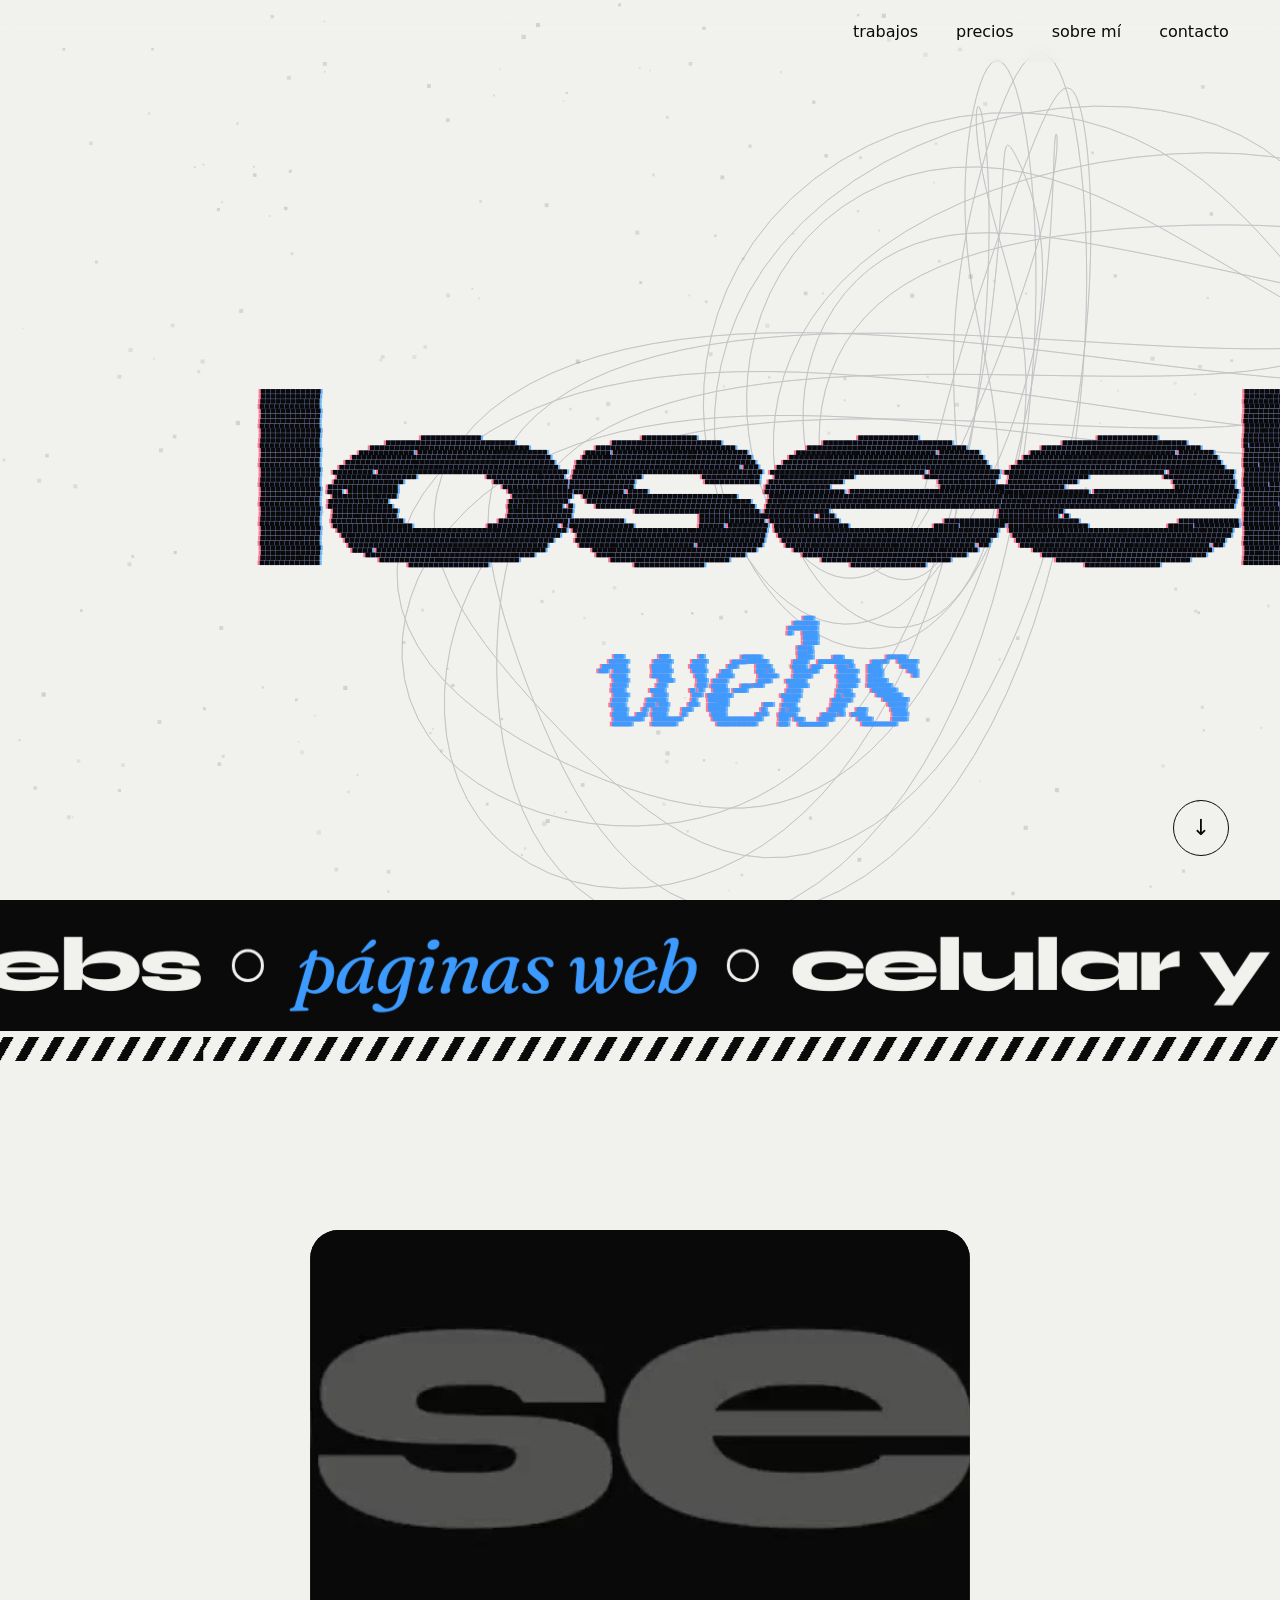
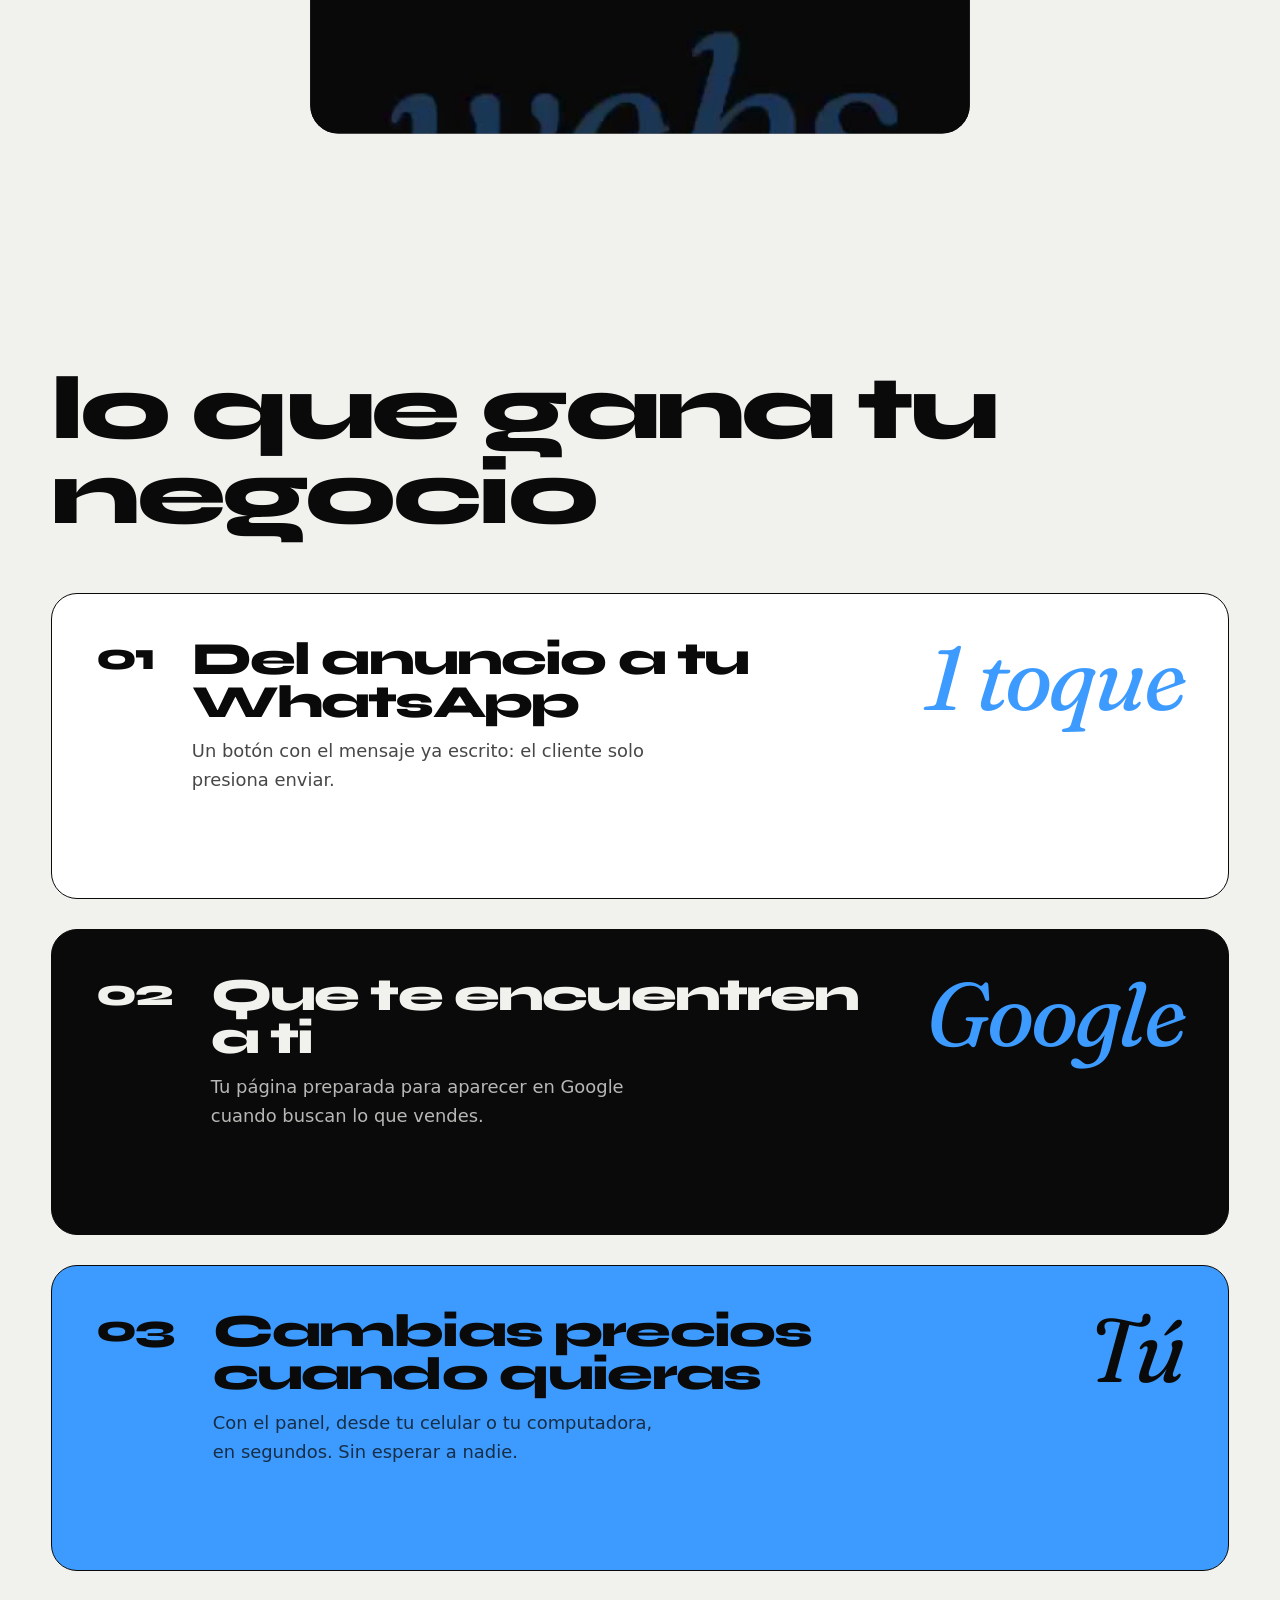
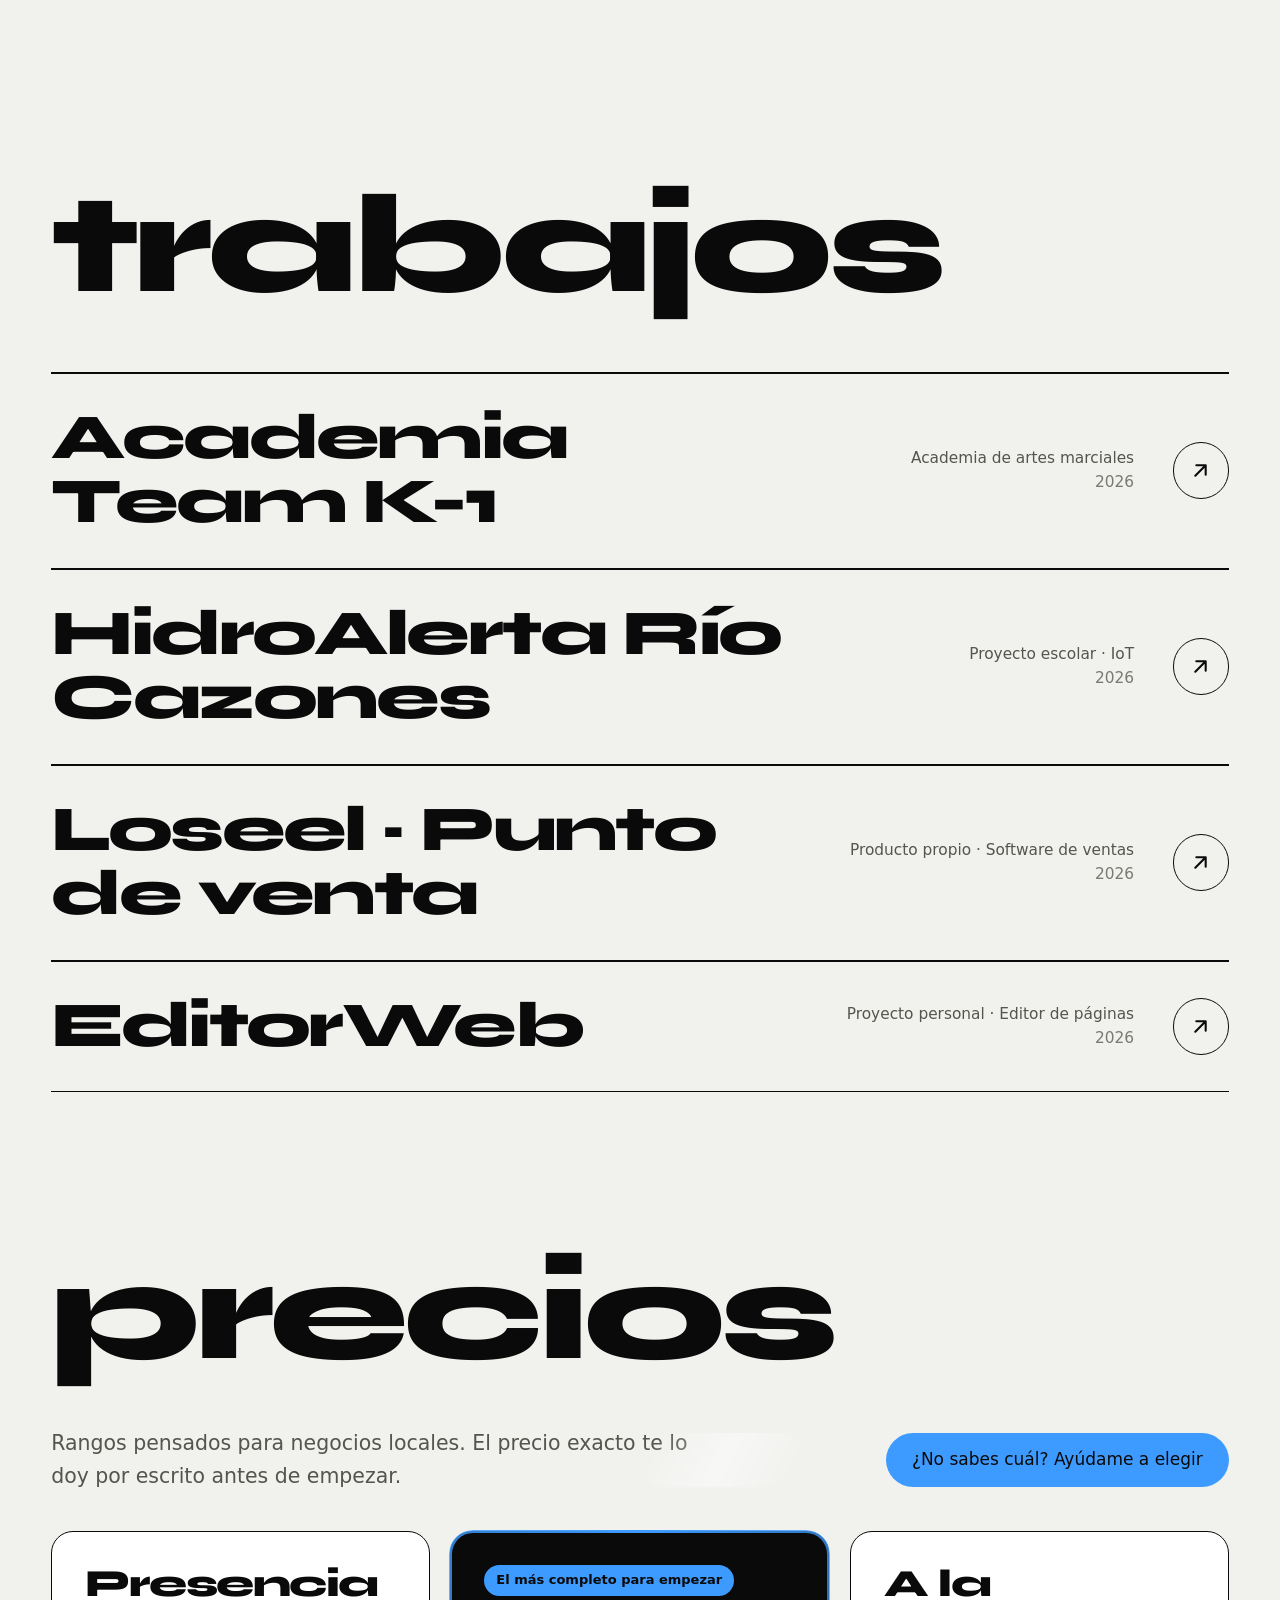
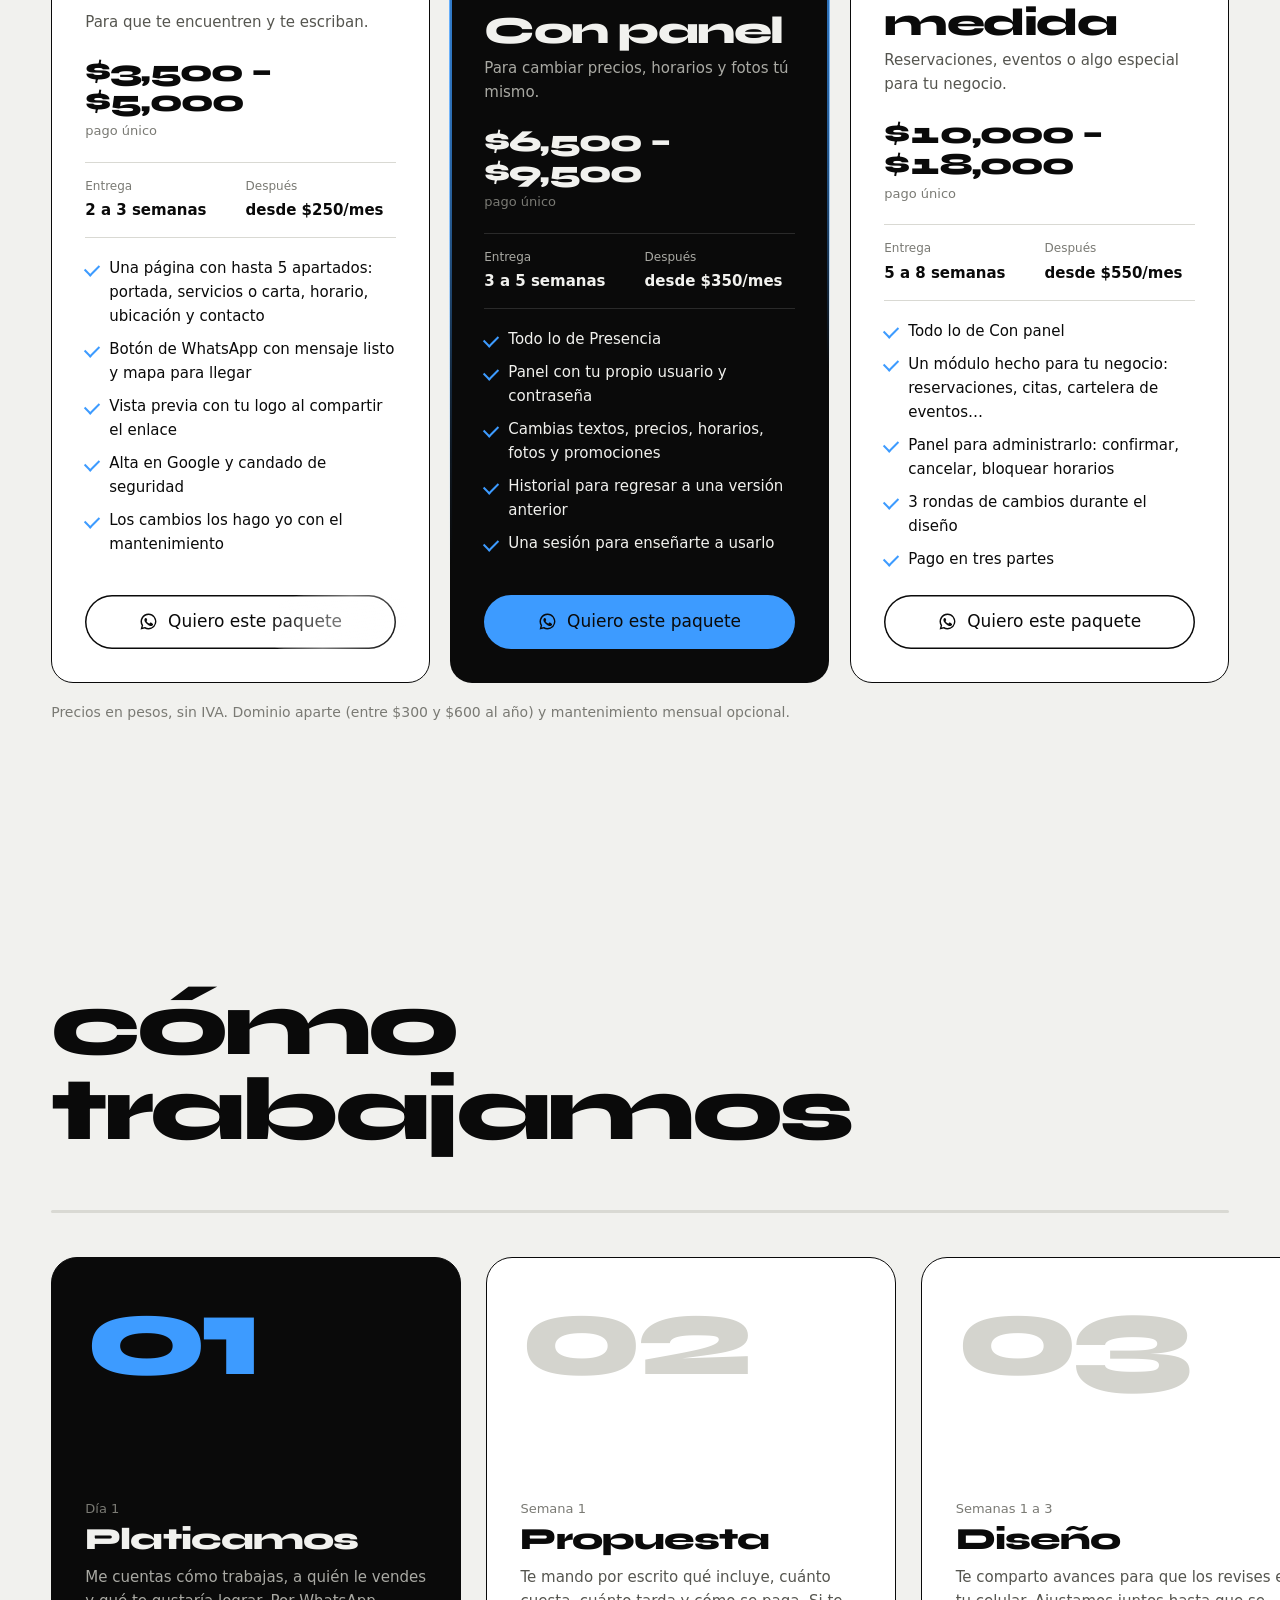
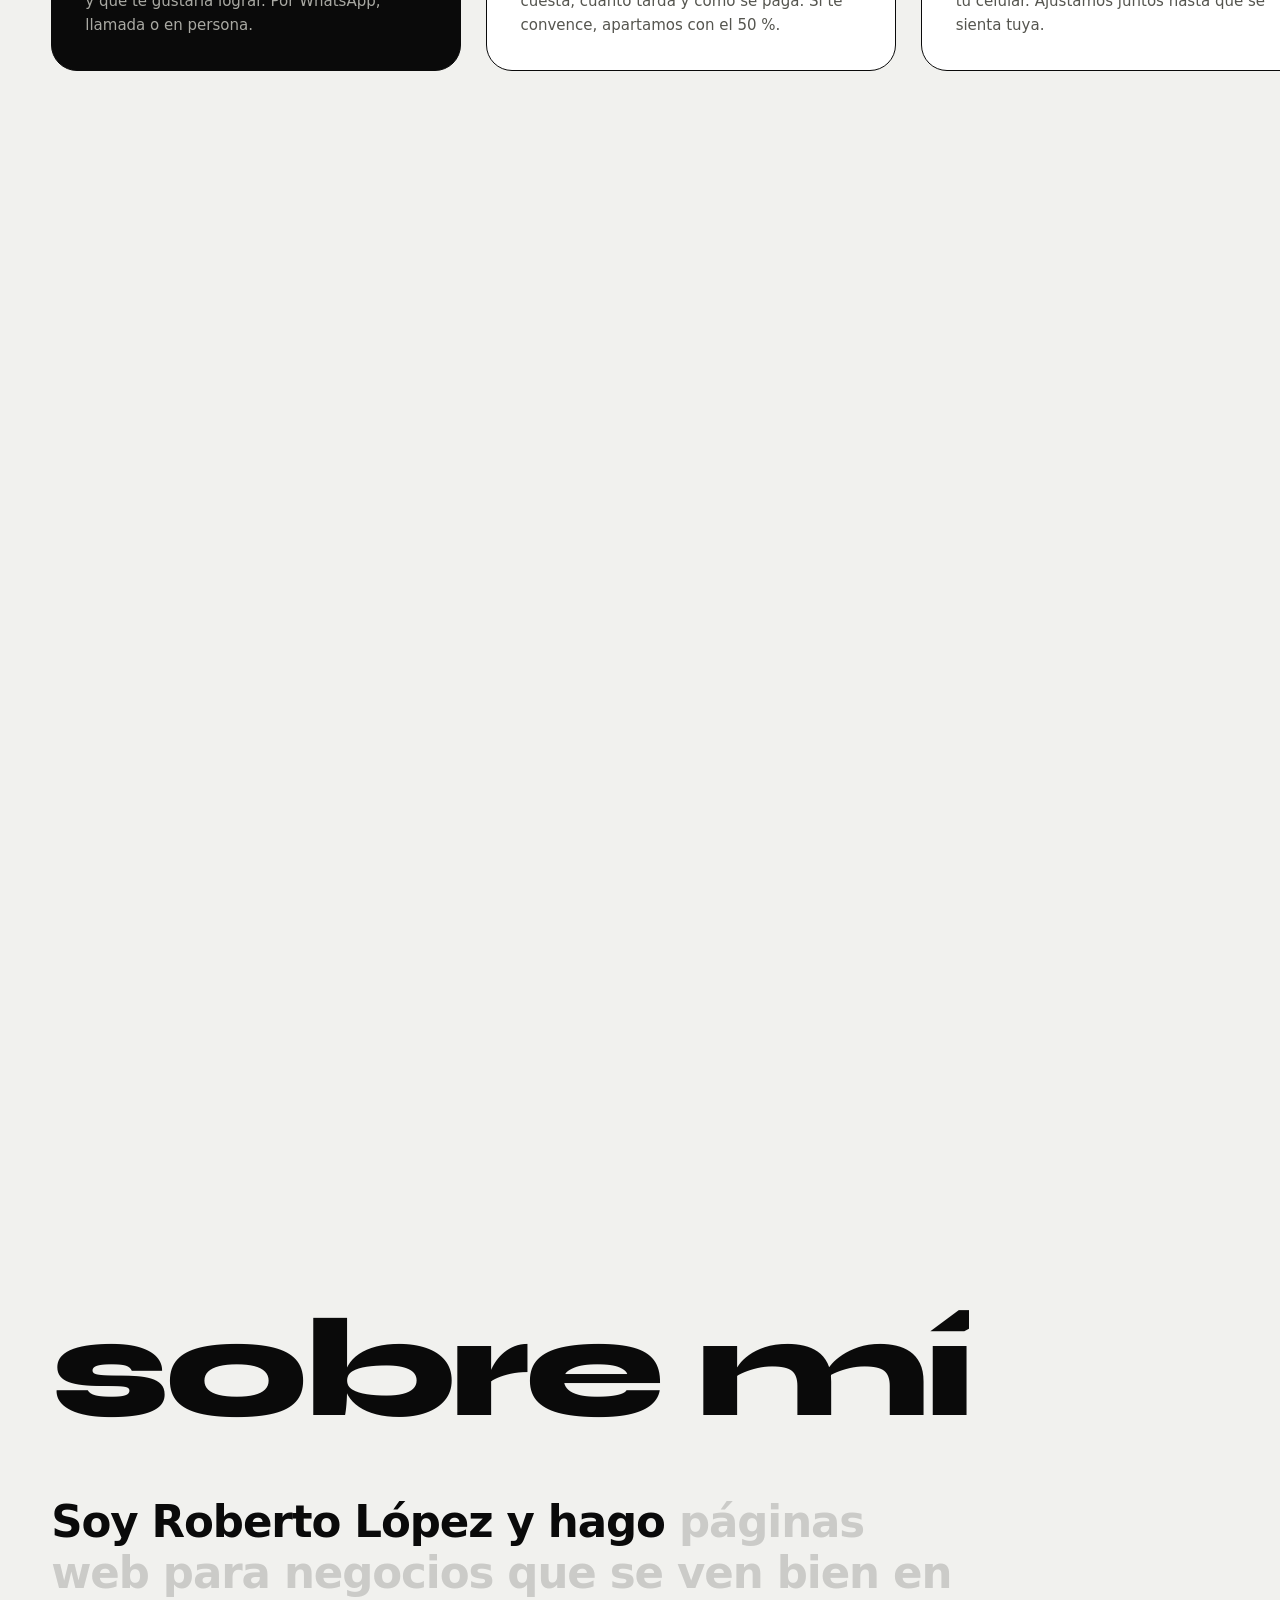
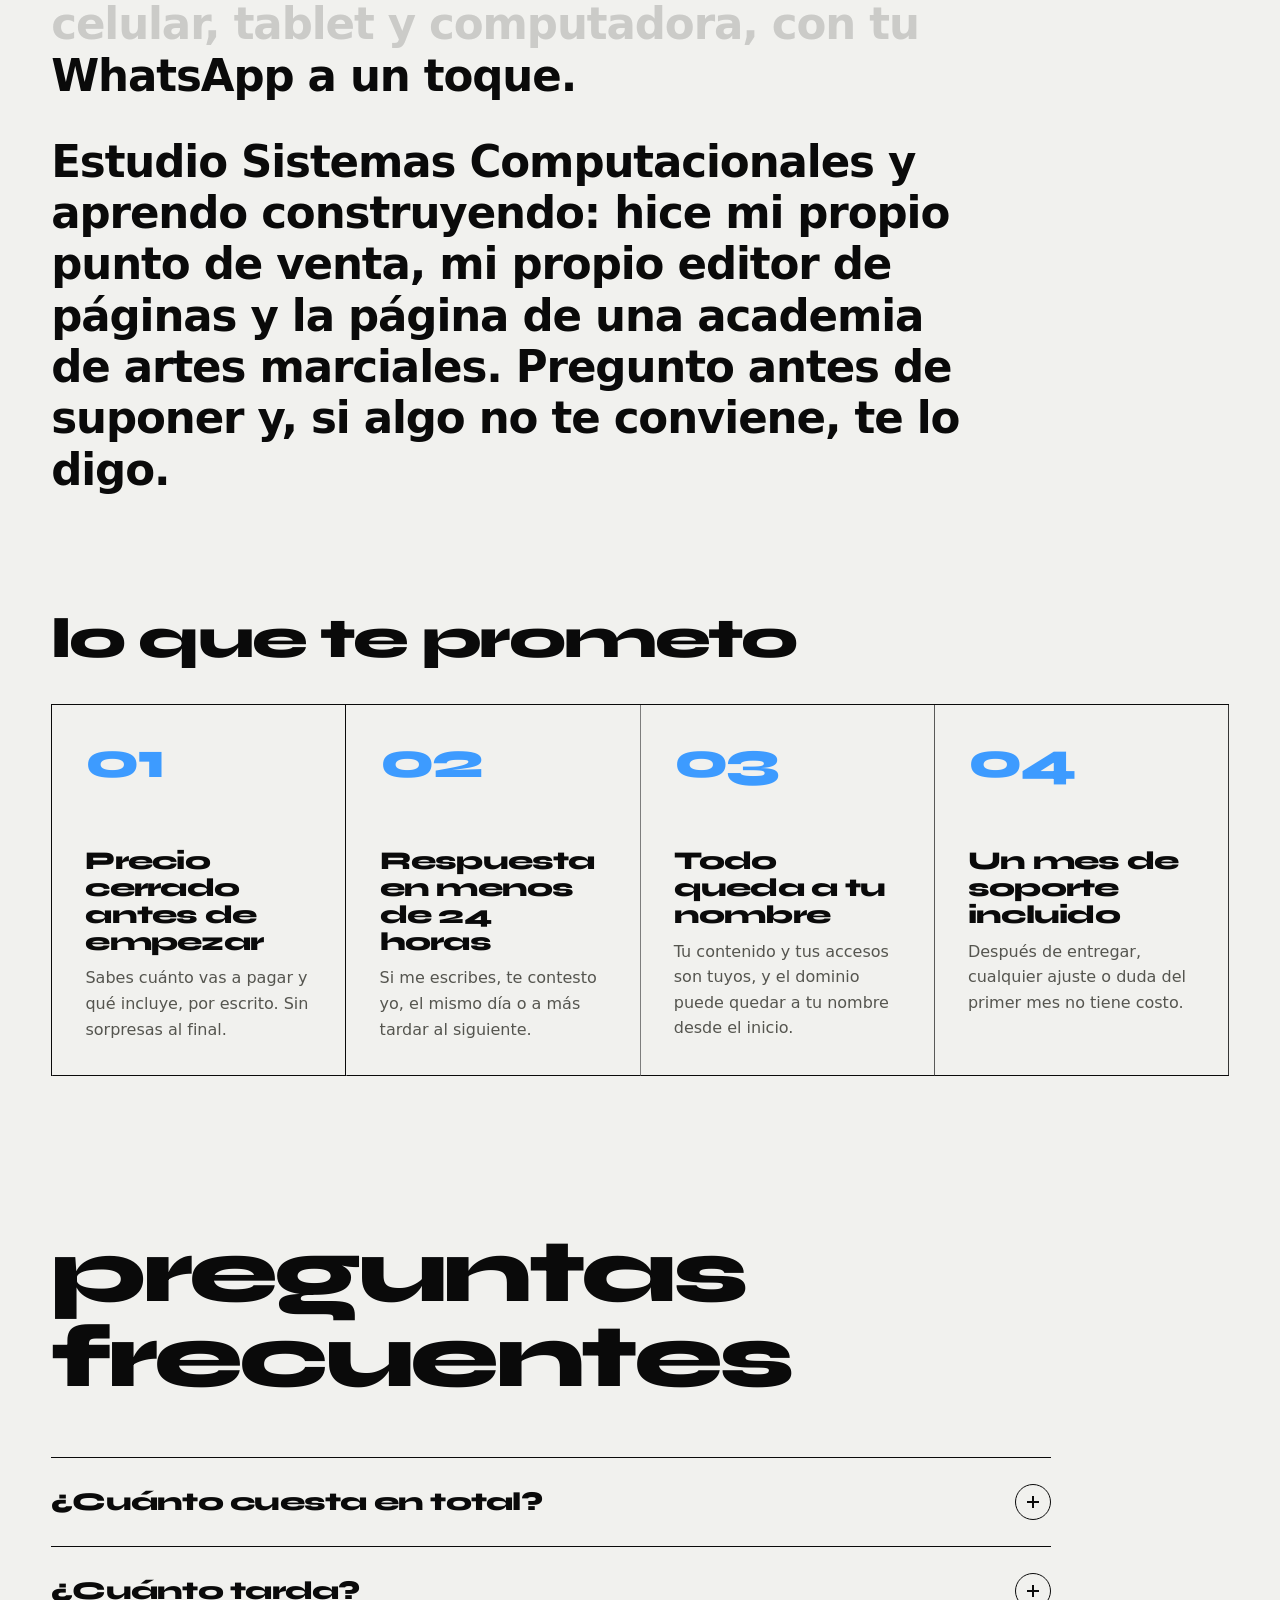
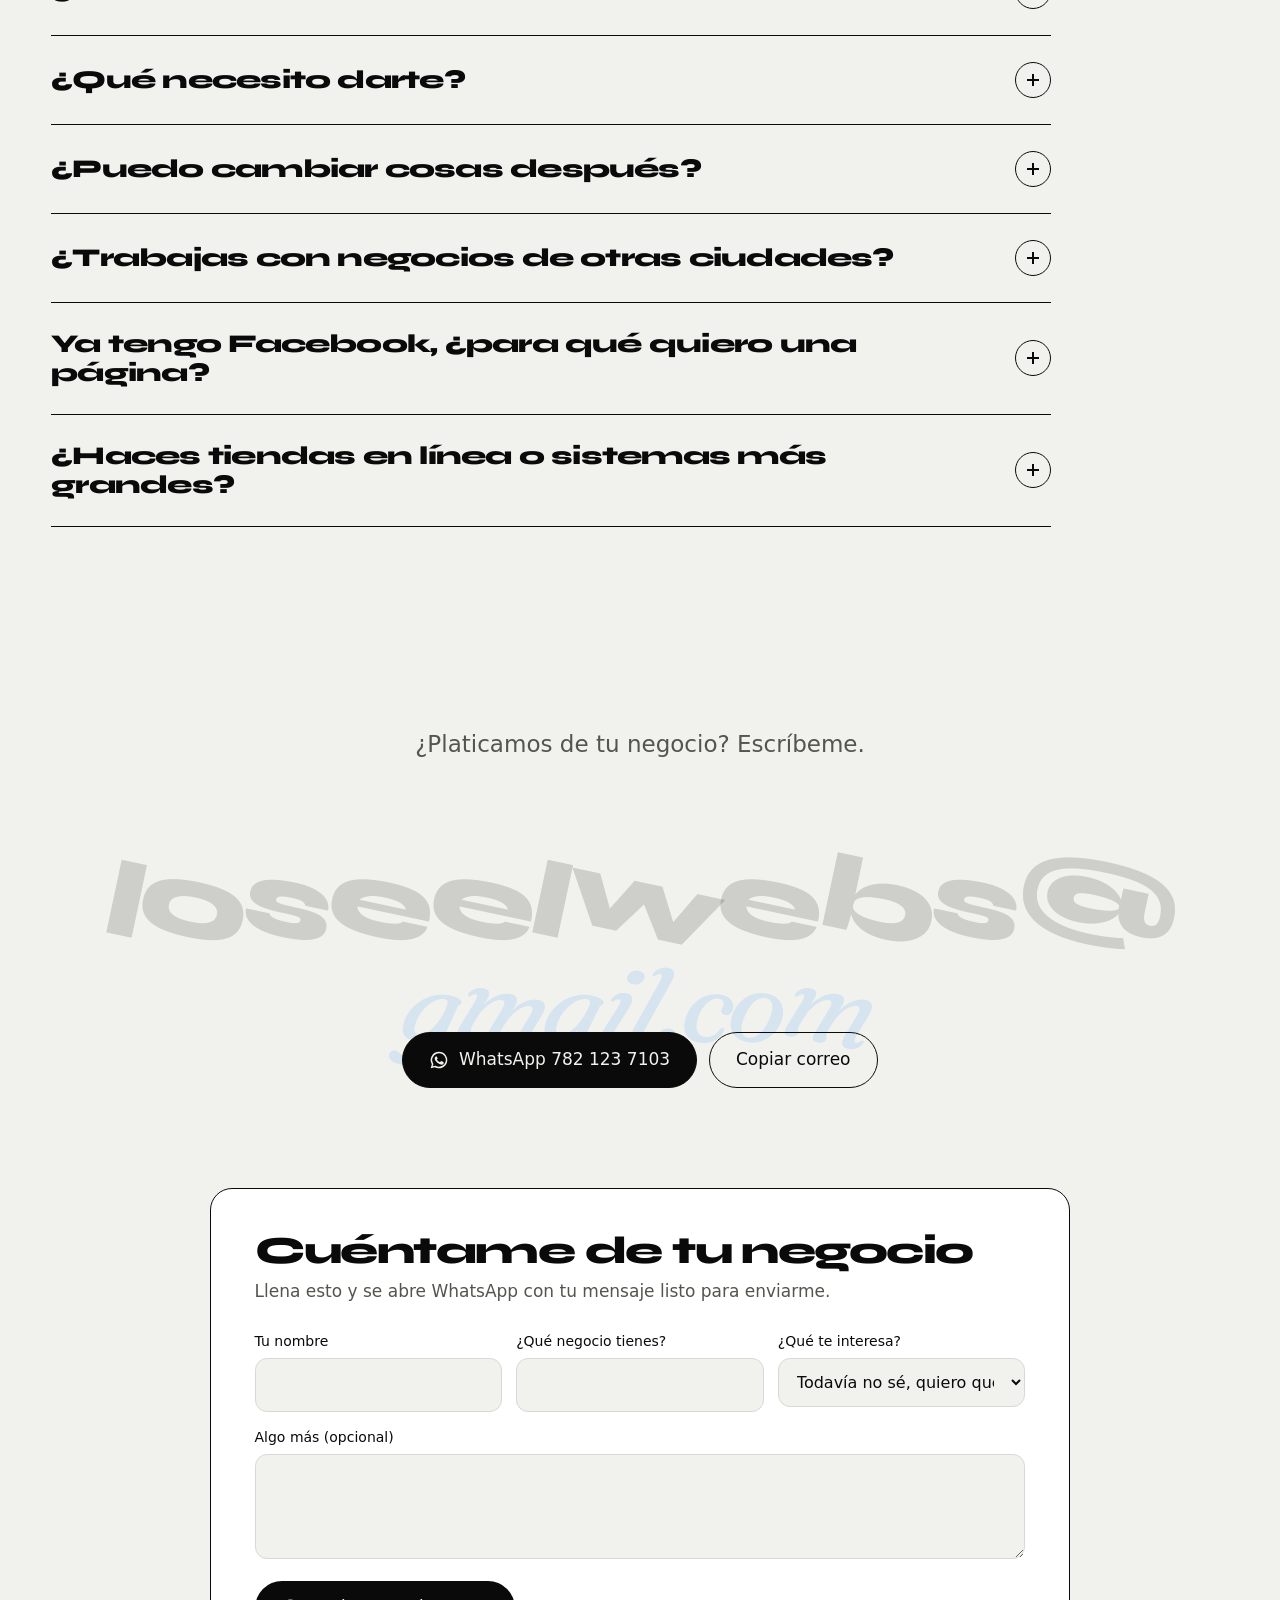
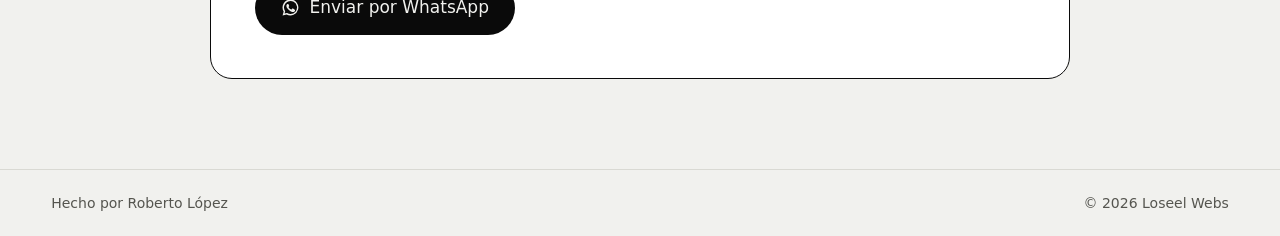
==== commit f2062f1b: "Update index.html" ====
--- a/index.html
+++ b/index.html
@@ -171,3 +171,4 @@
 <script src="js/sitio.js"></script>
 </body>
 </html>
+ 
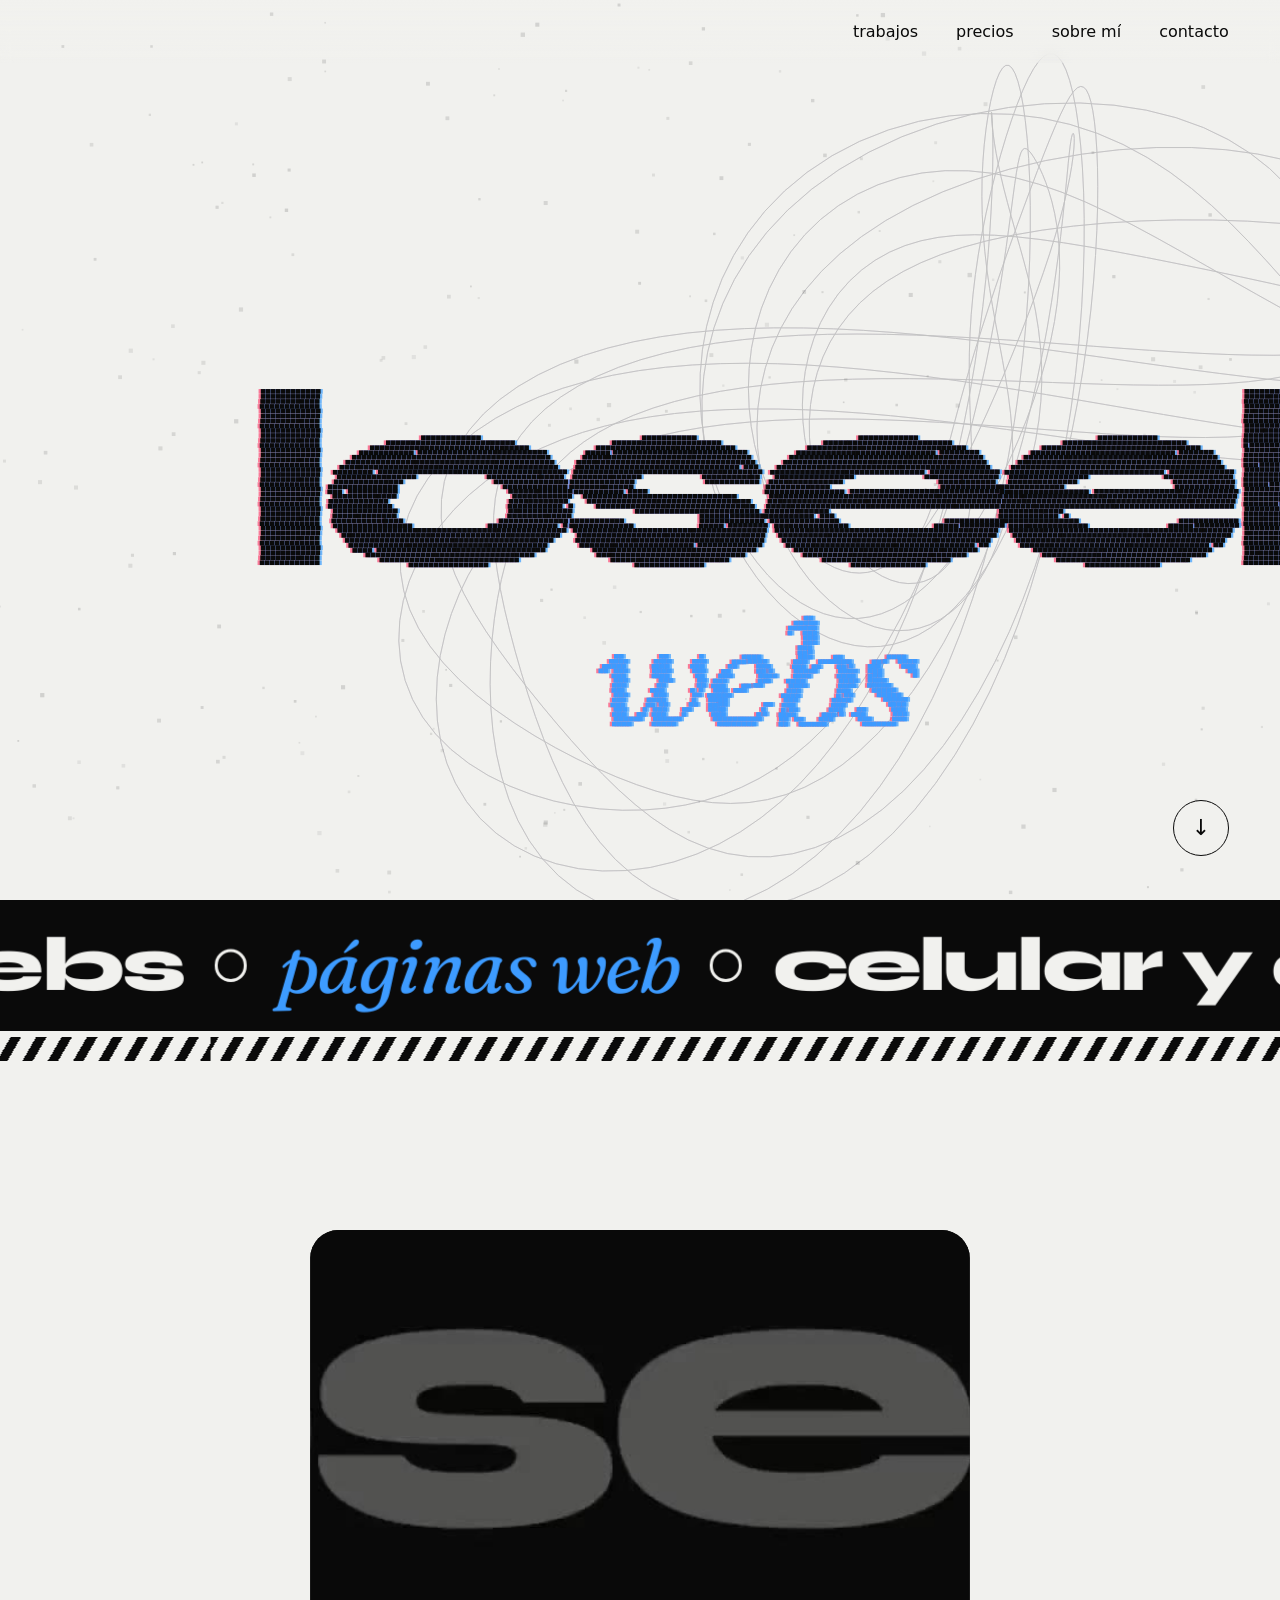
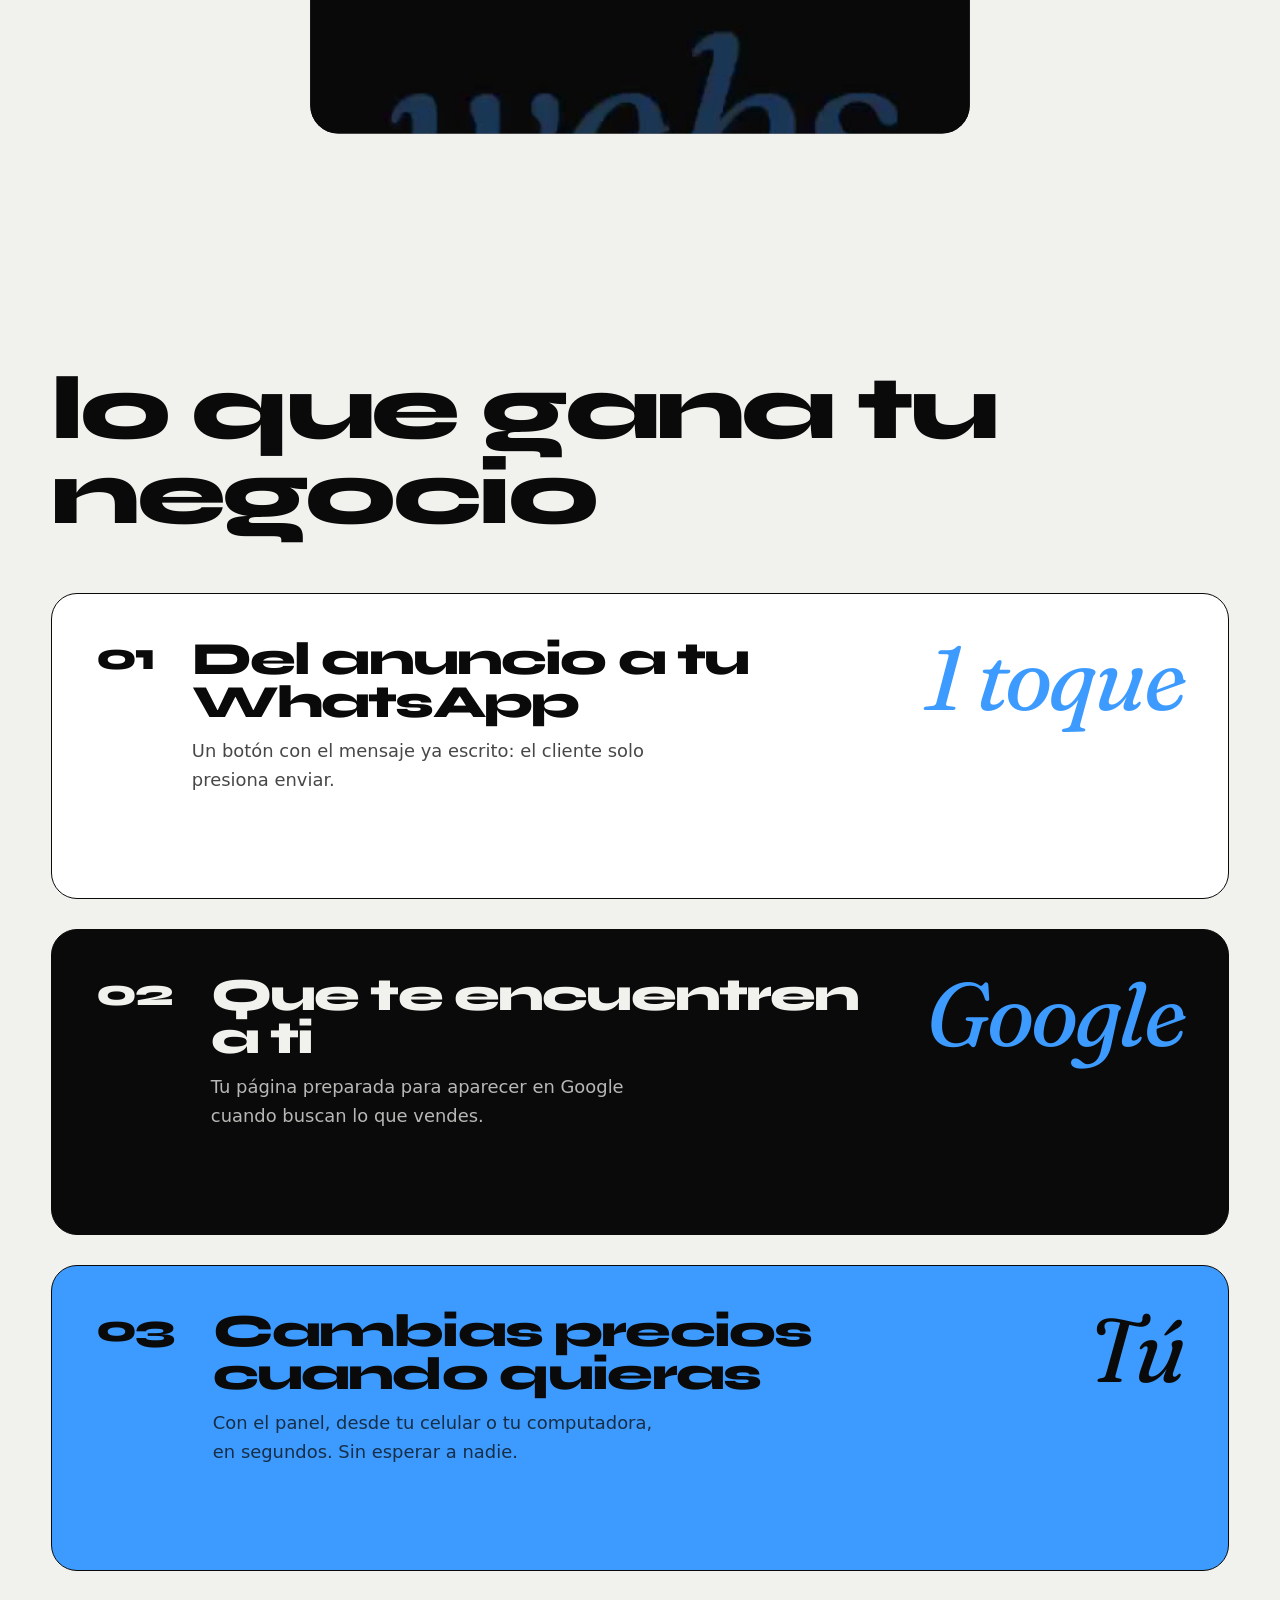
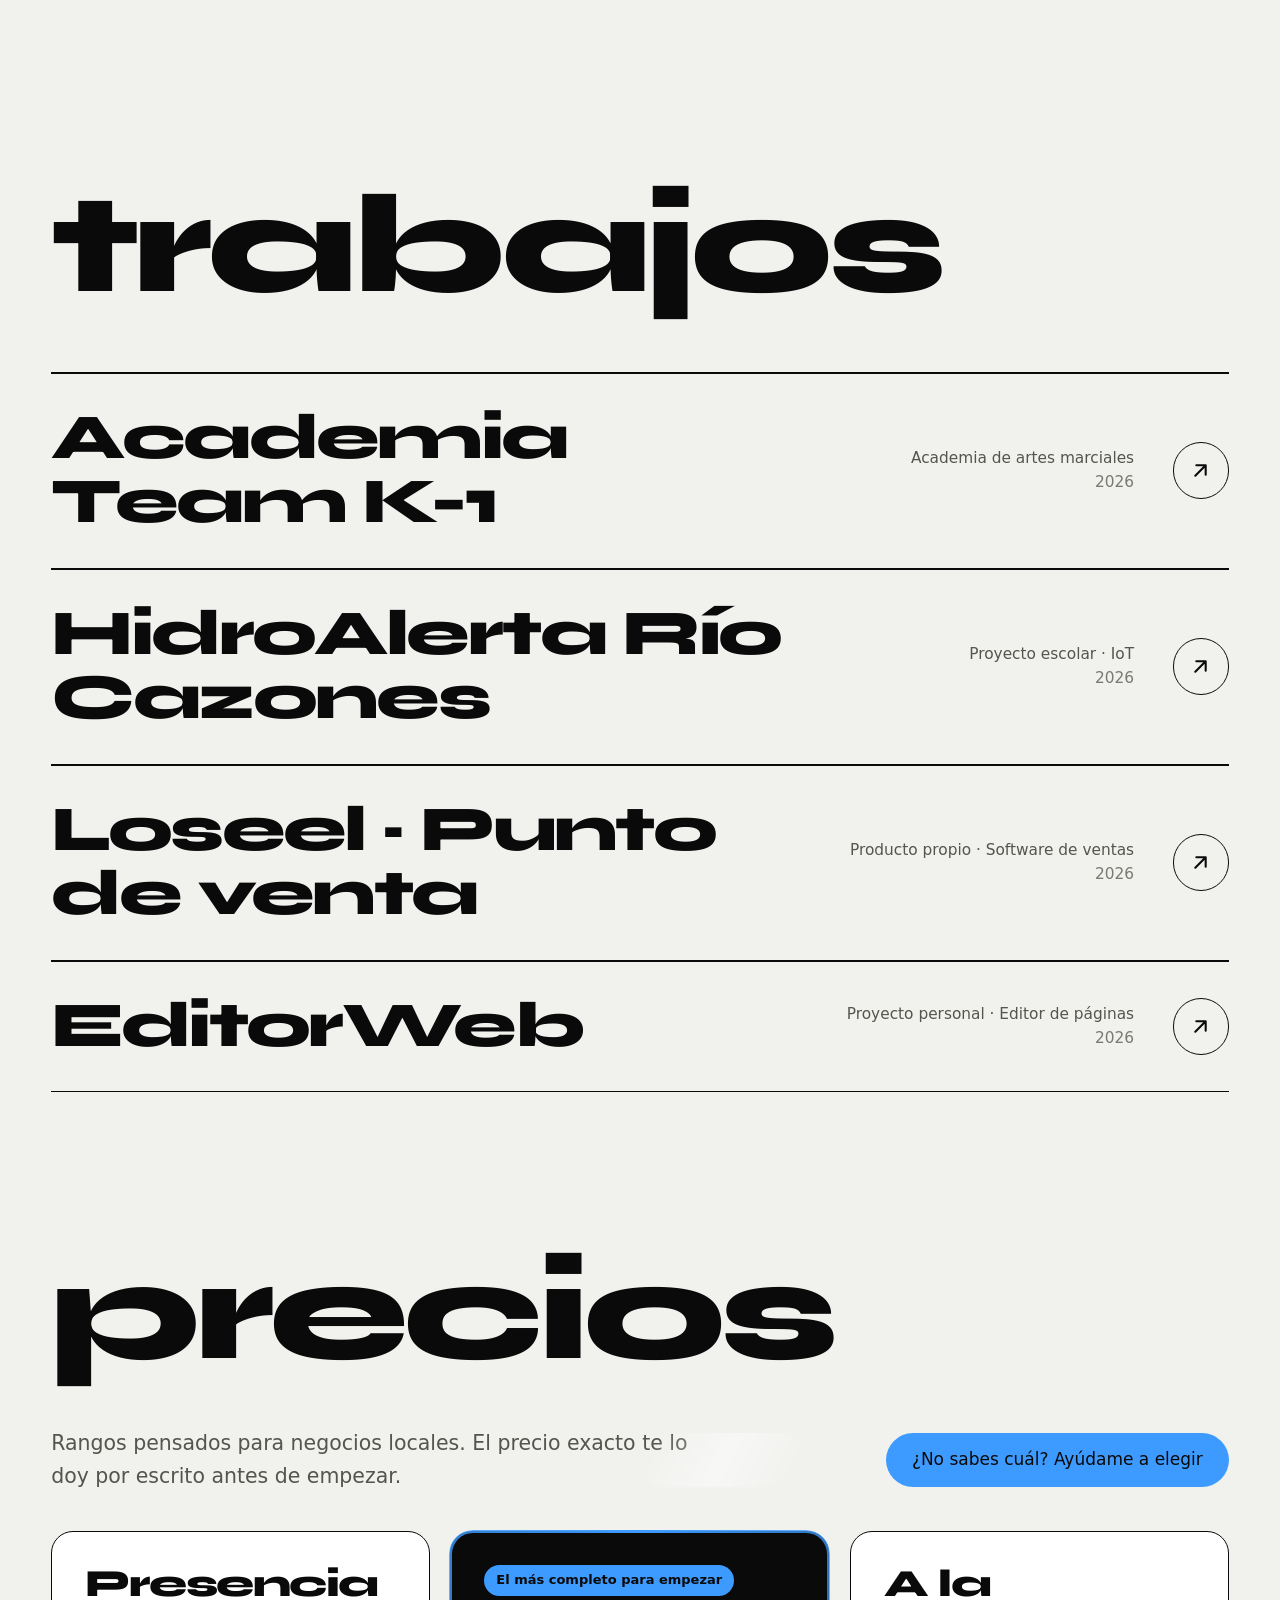
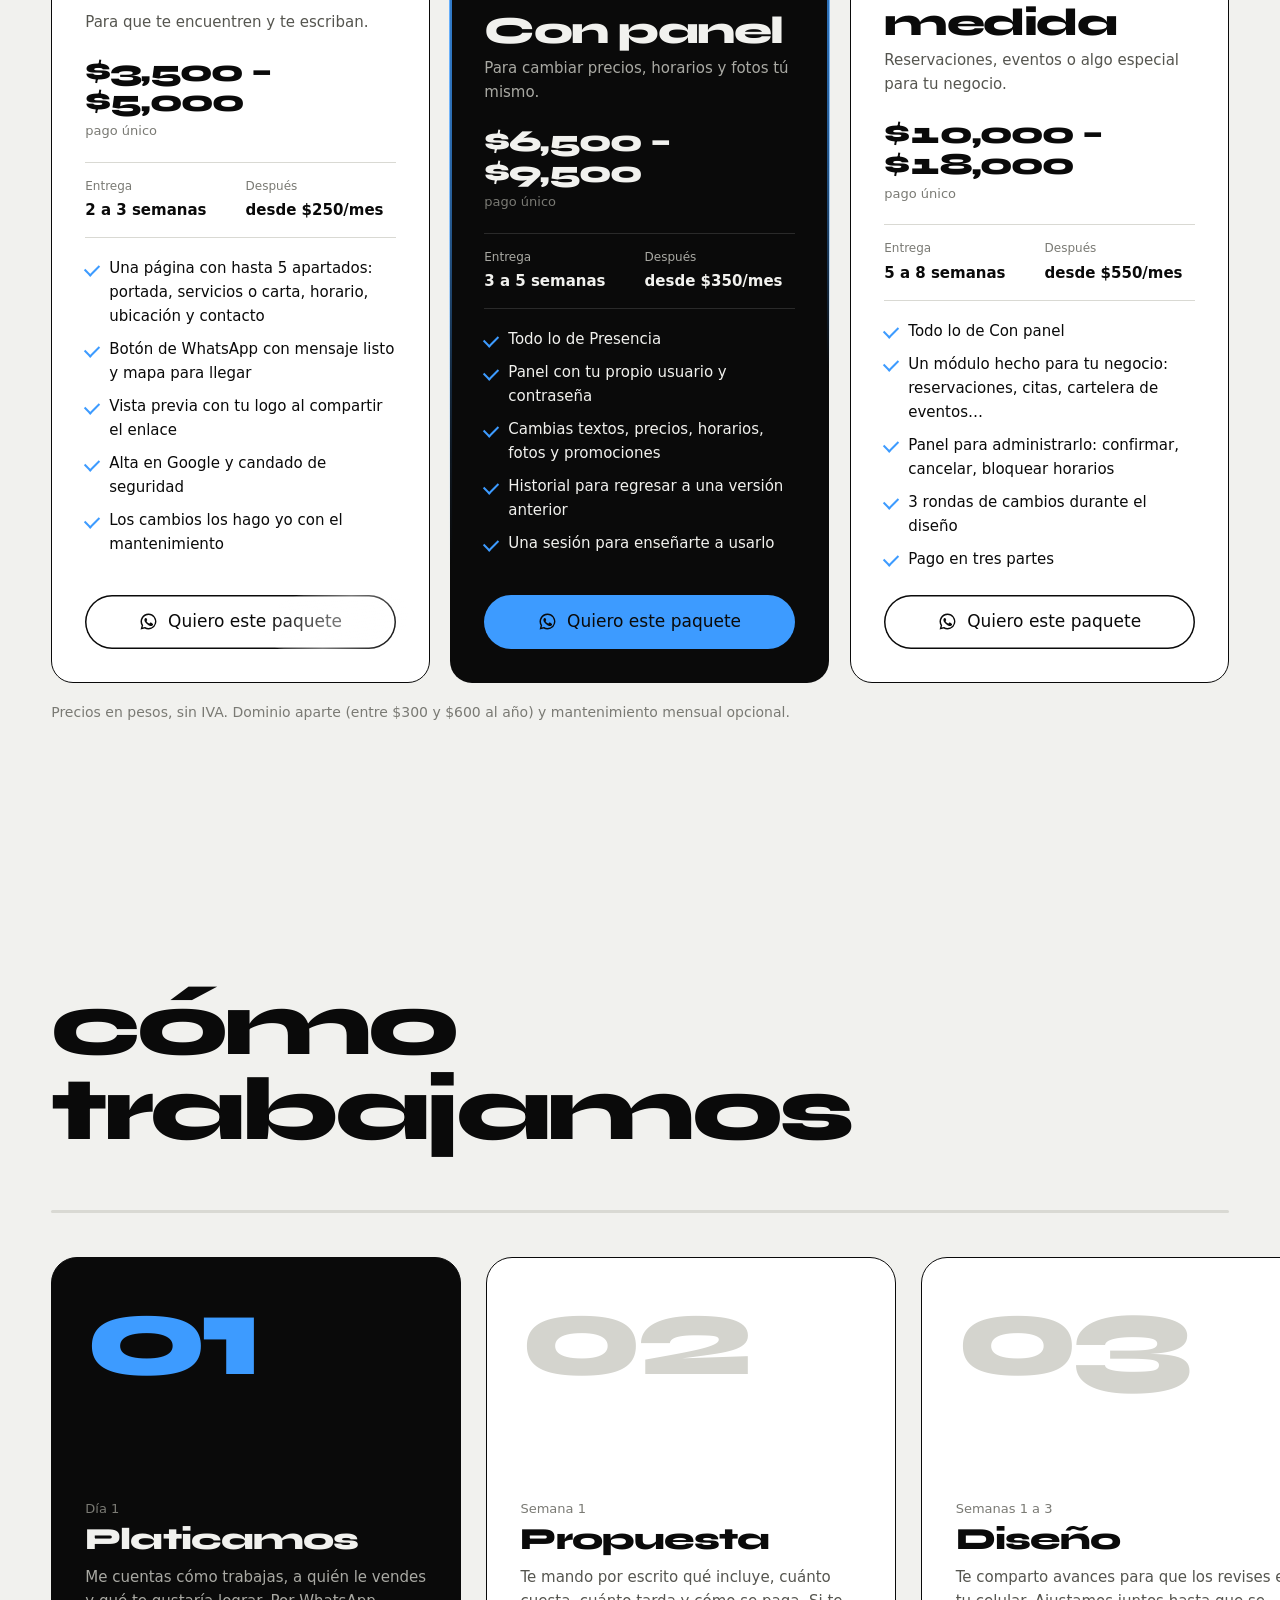
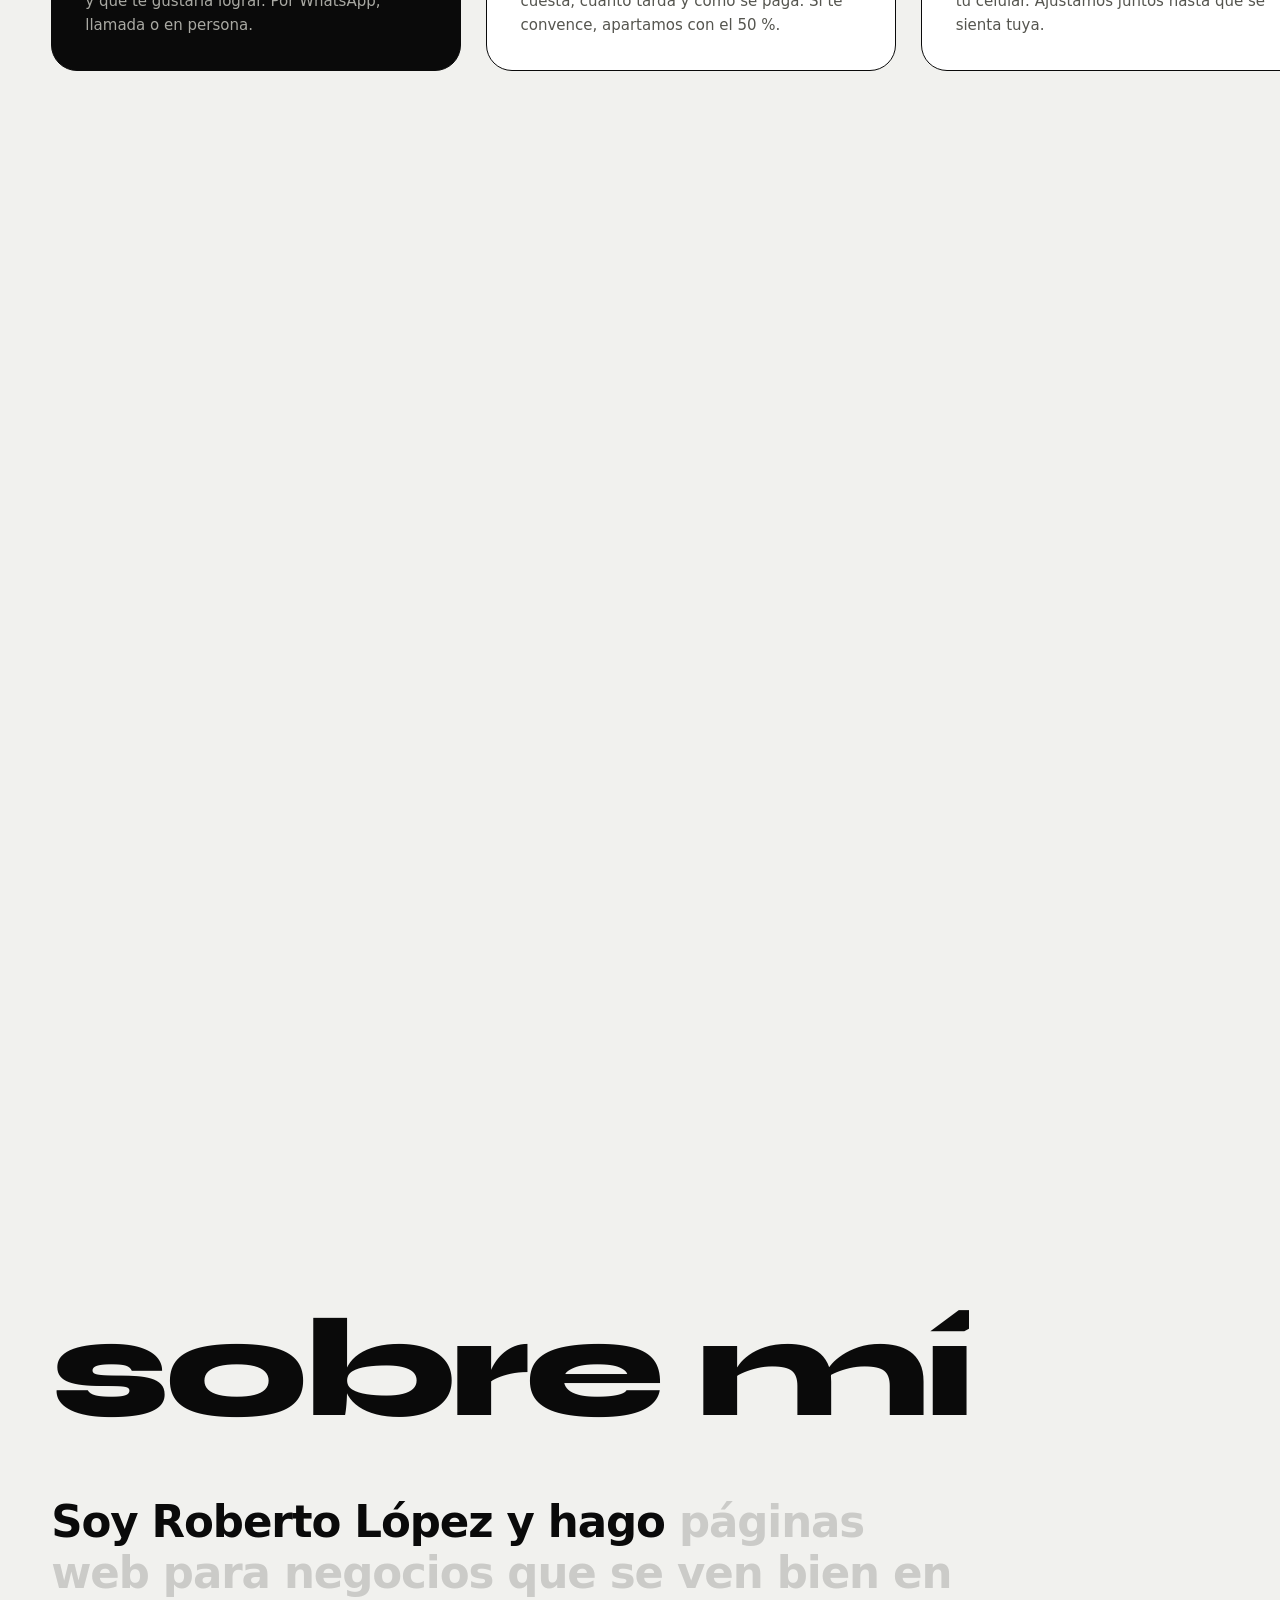
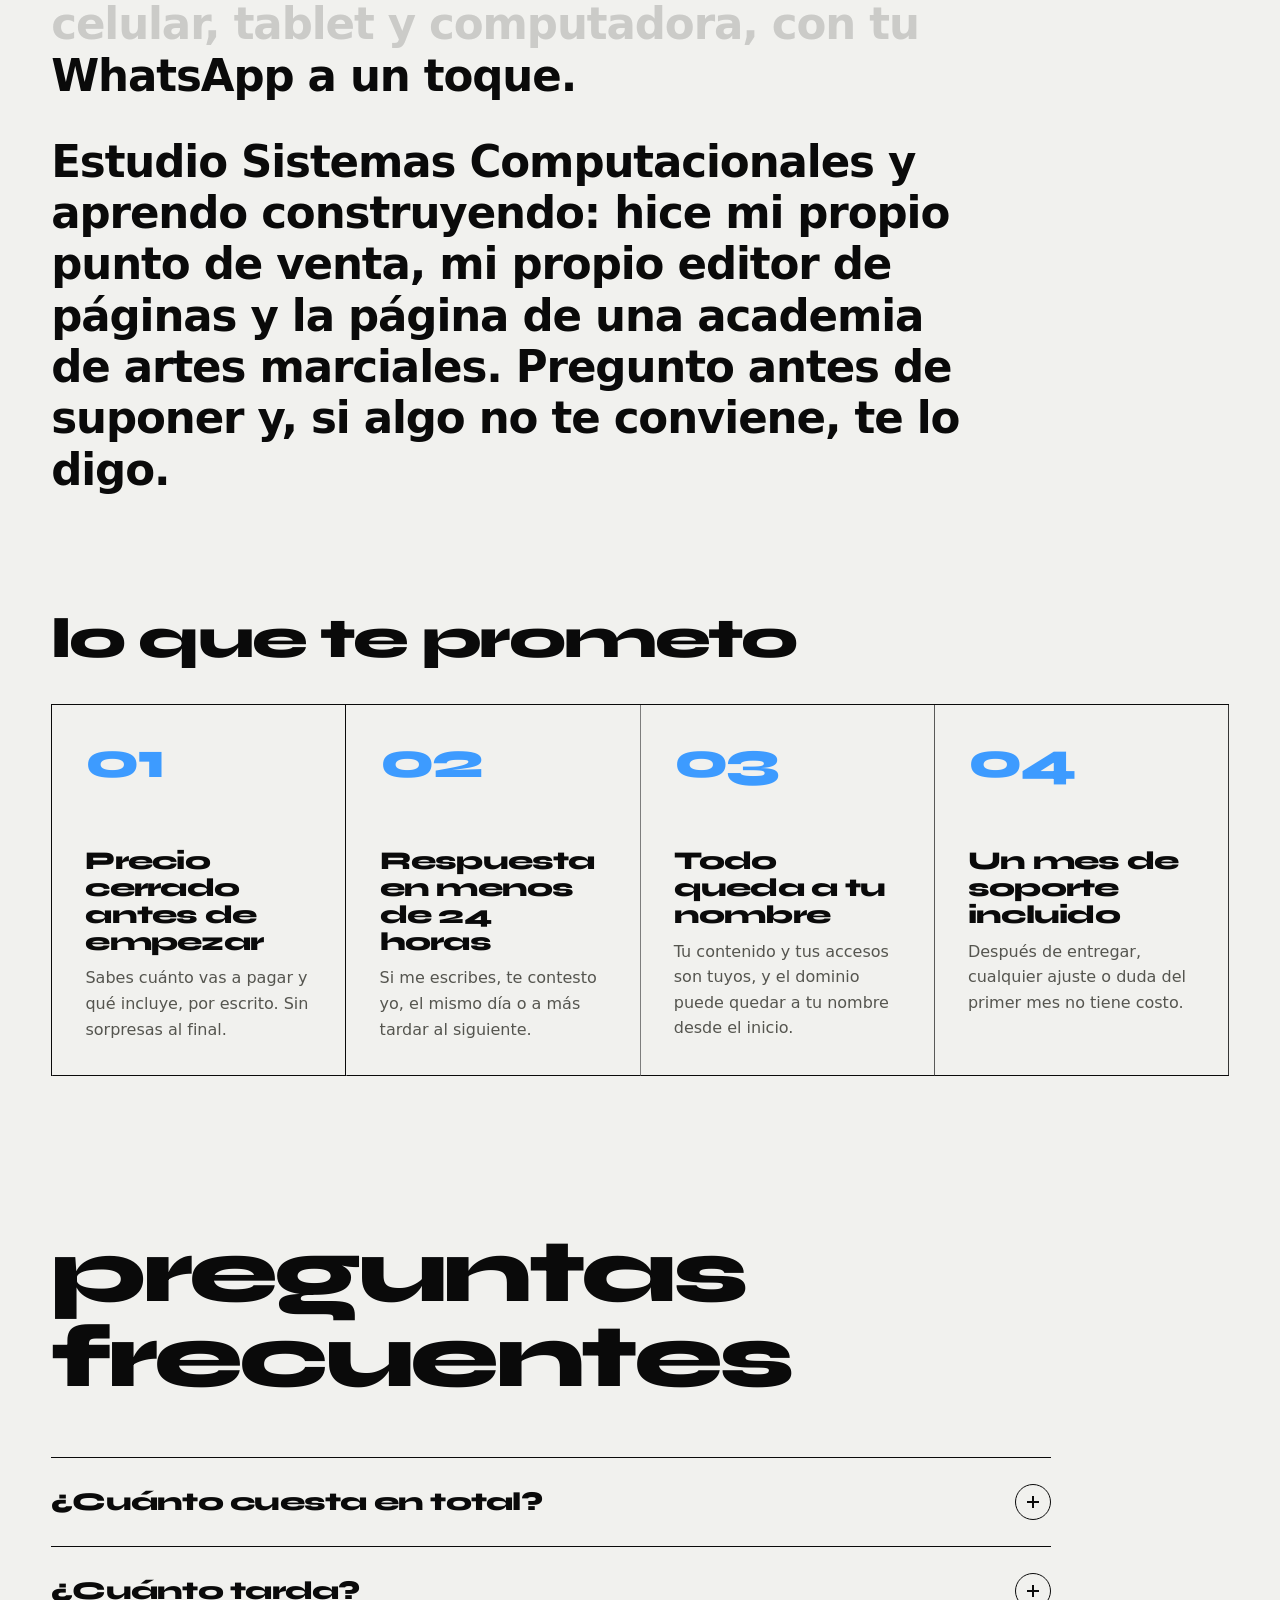
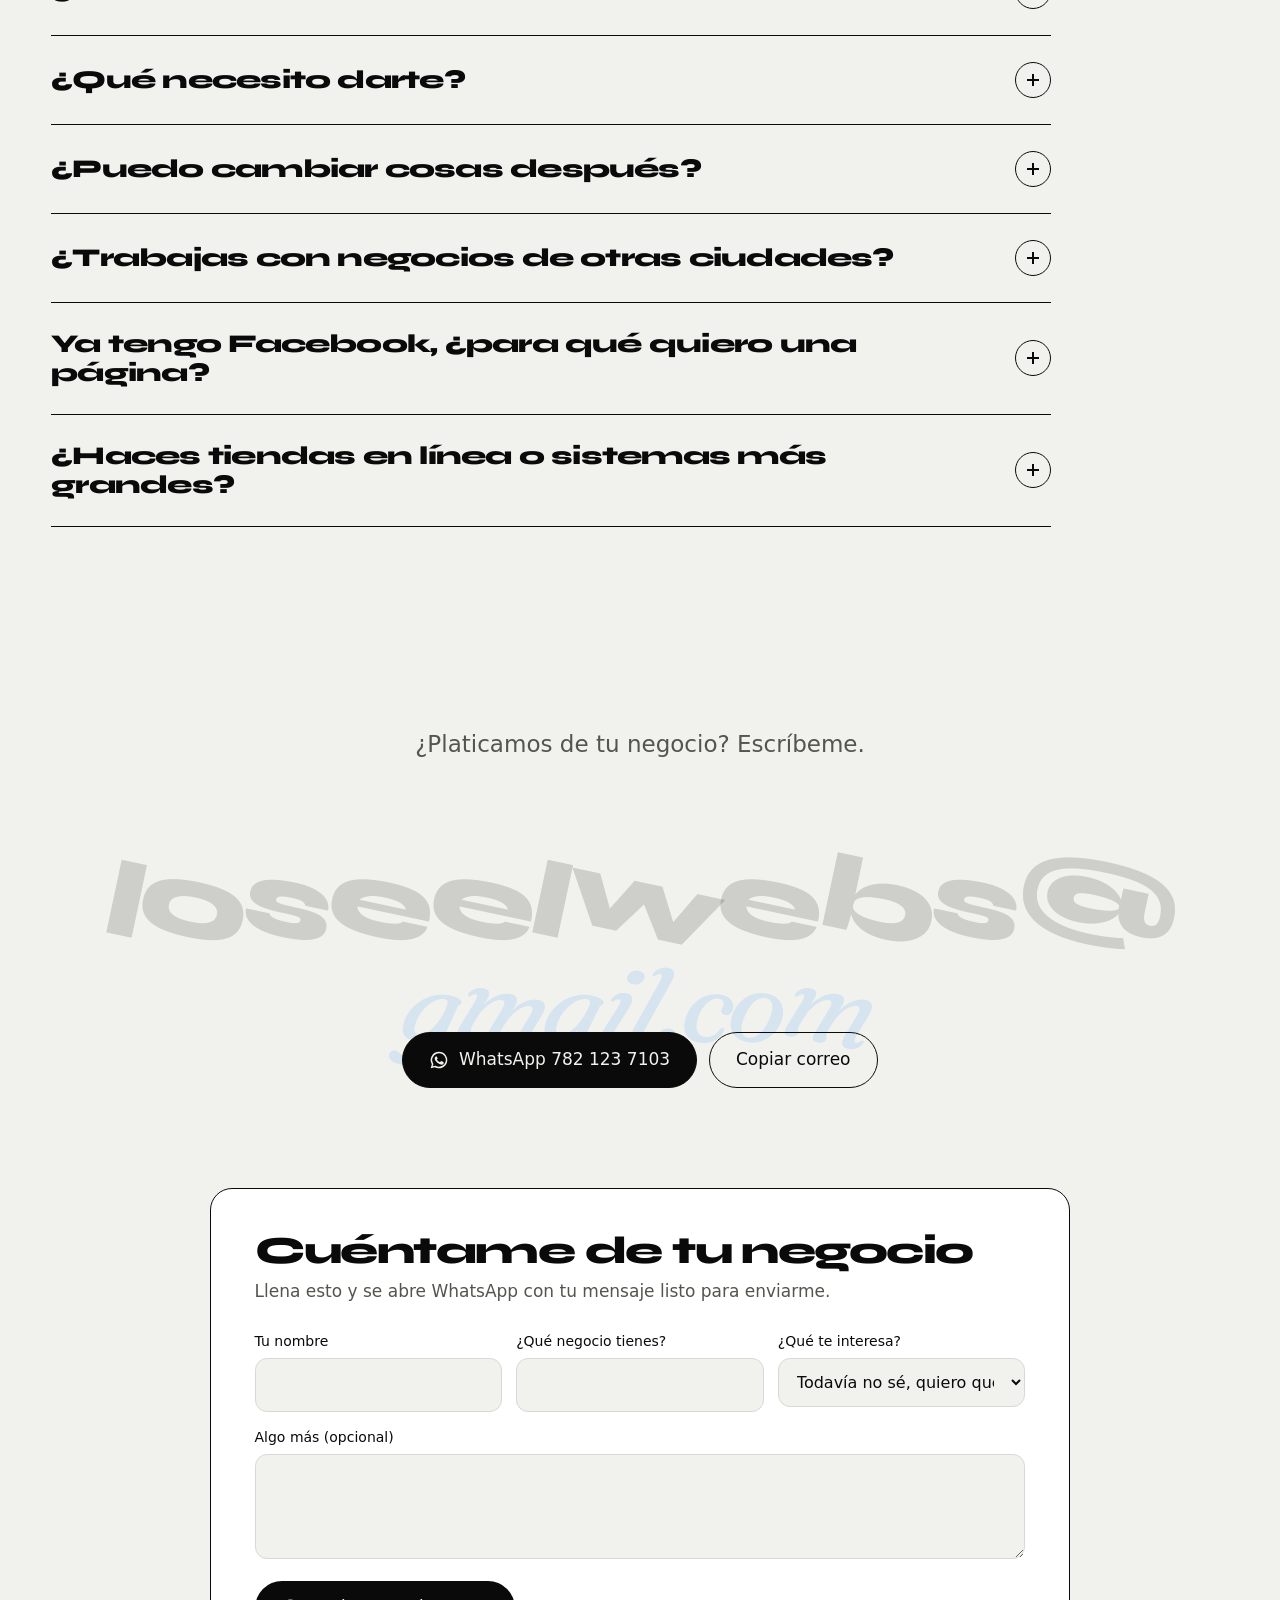
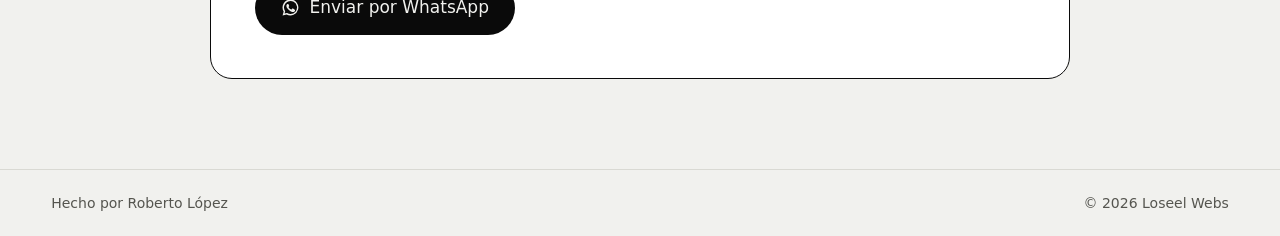
==== commit 4a4647e0: "Update index.html" ====
--- a/index.html
+++ b/index.html
@@ -172,3 +172,4 @@
 </body>
 </html>
  
+ 
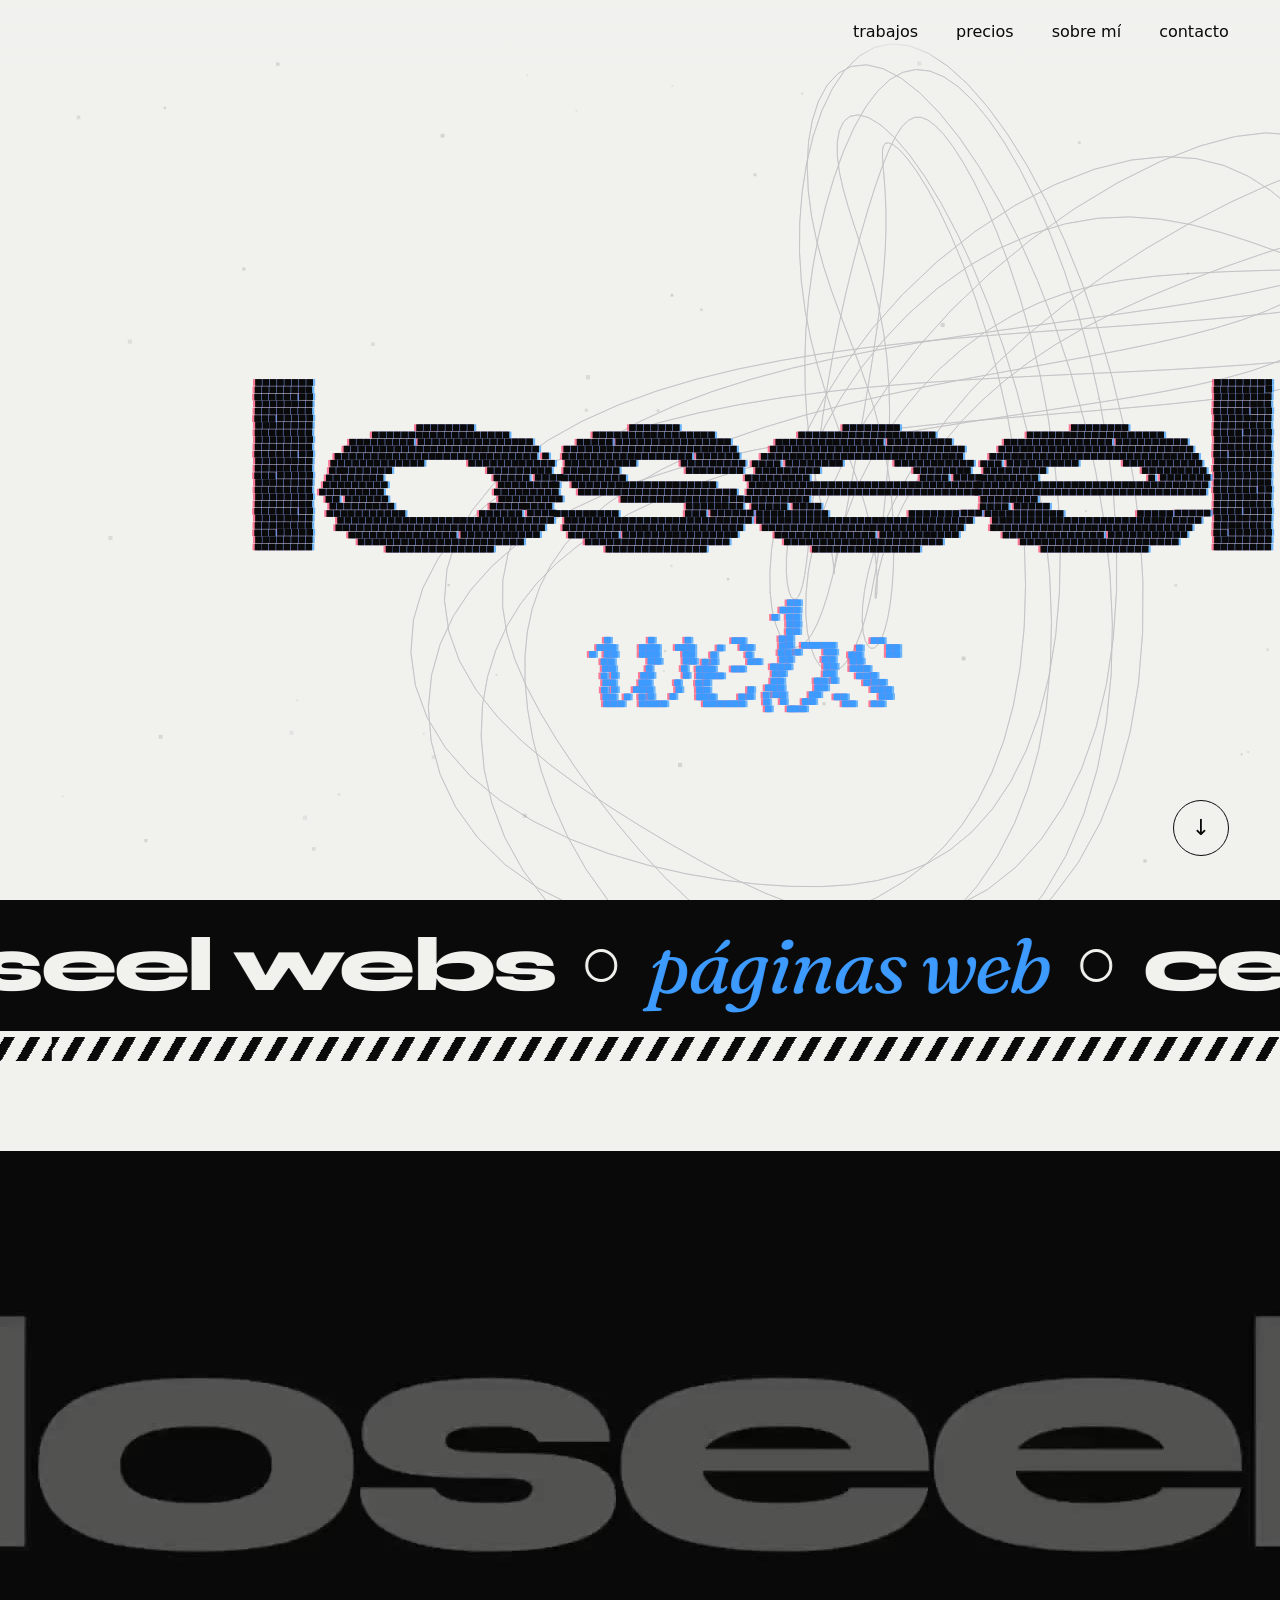
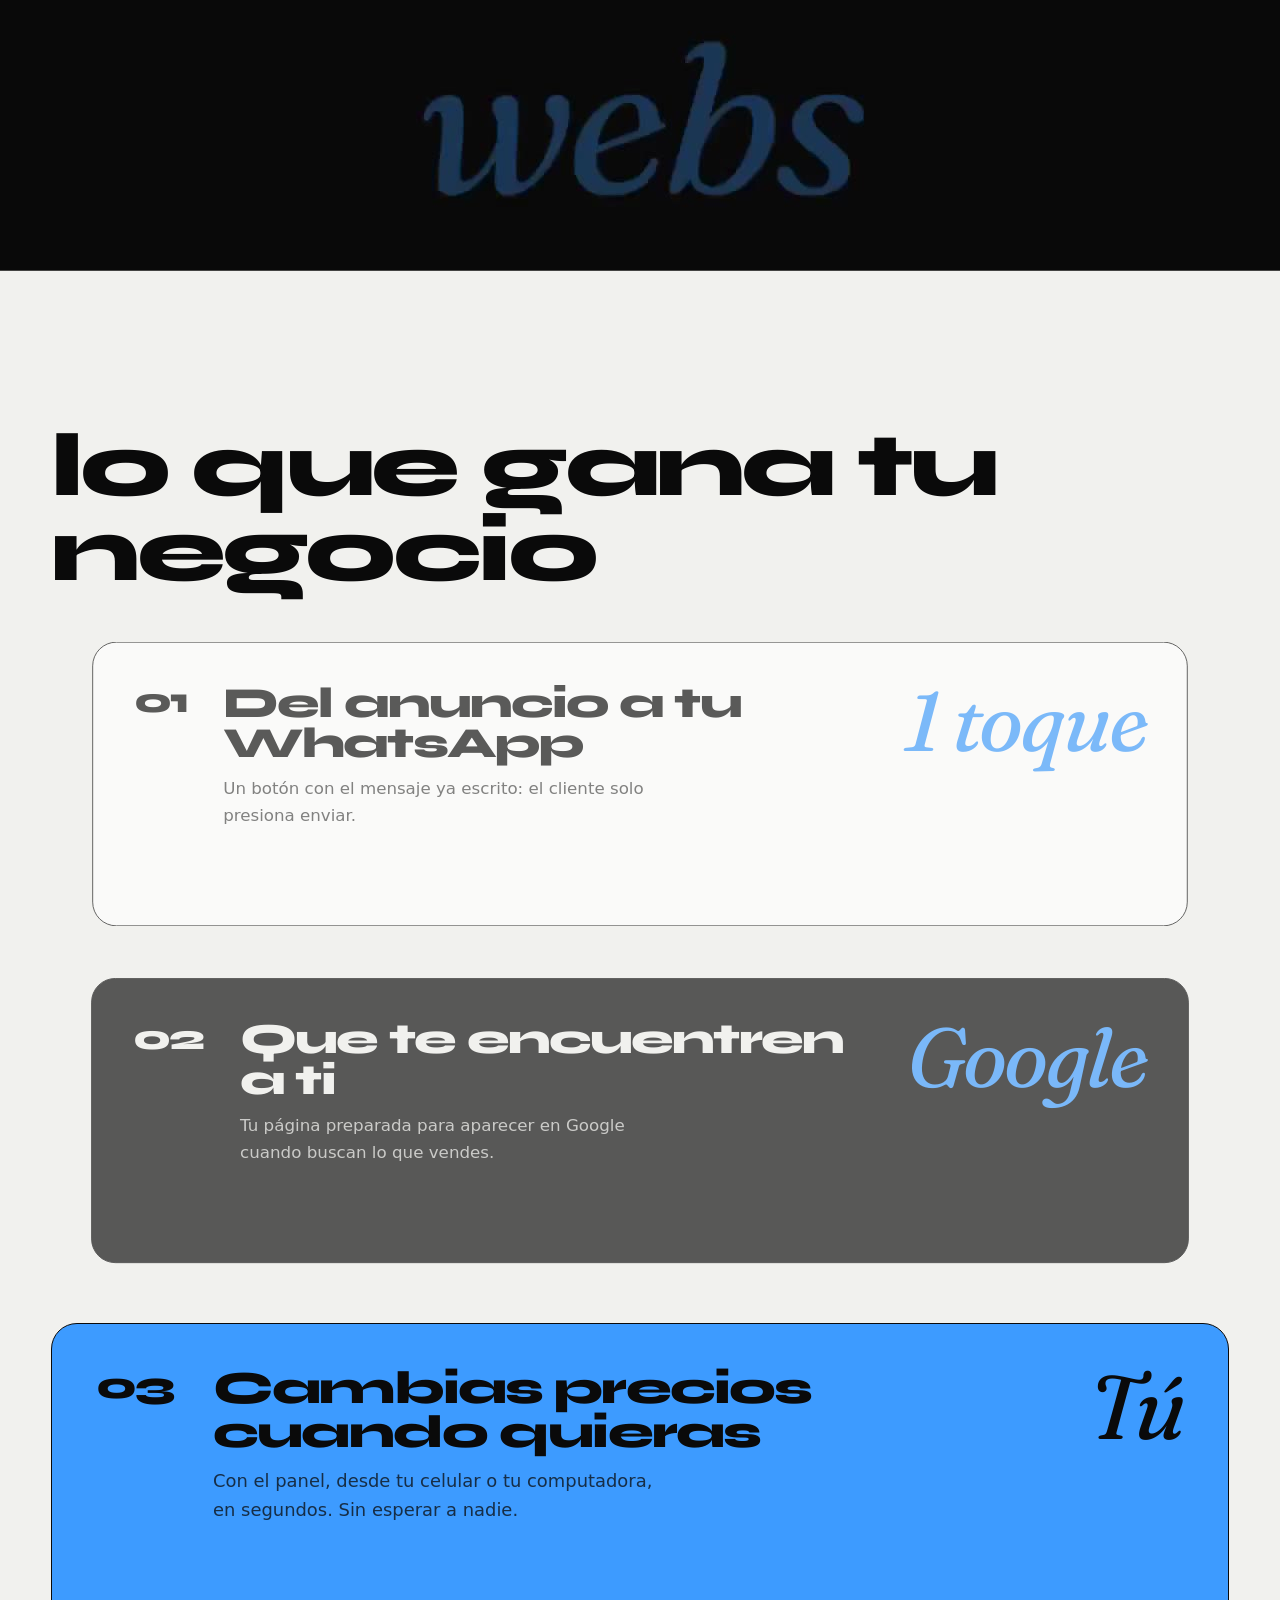
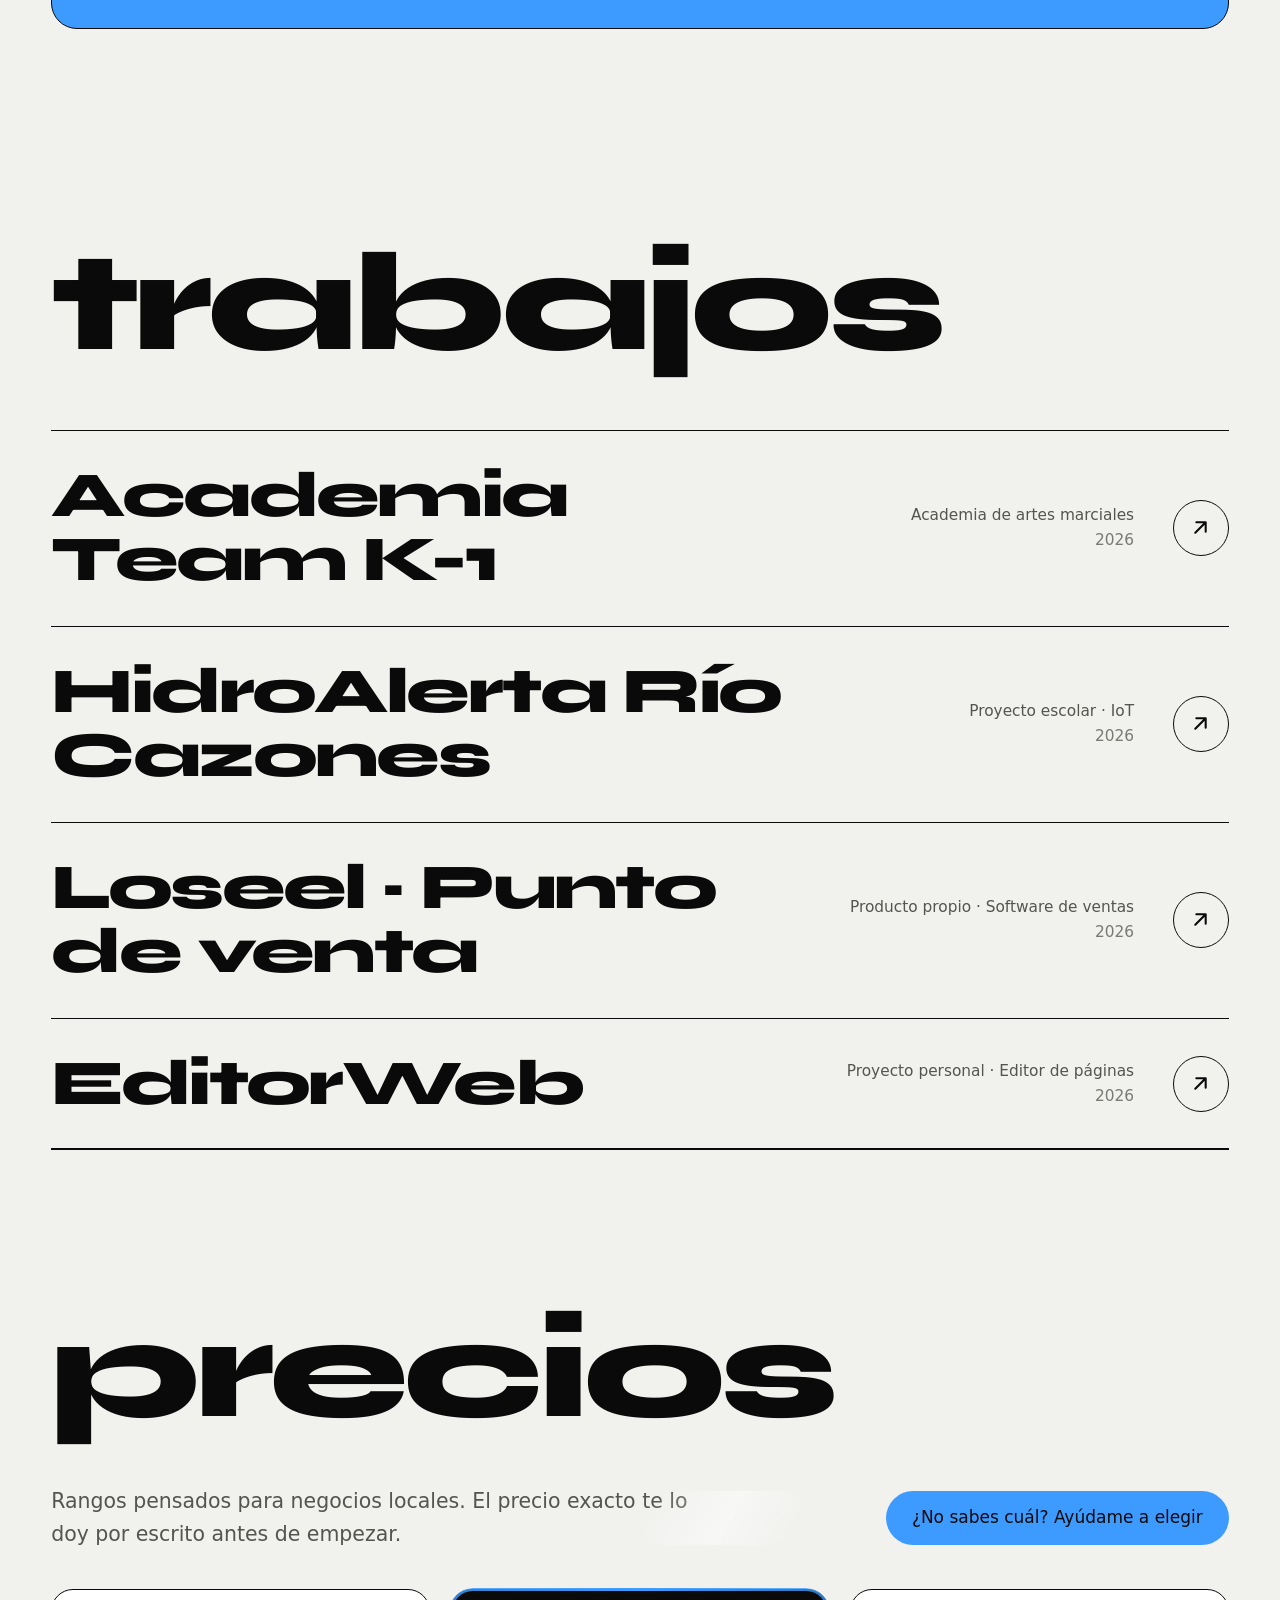
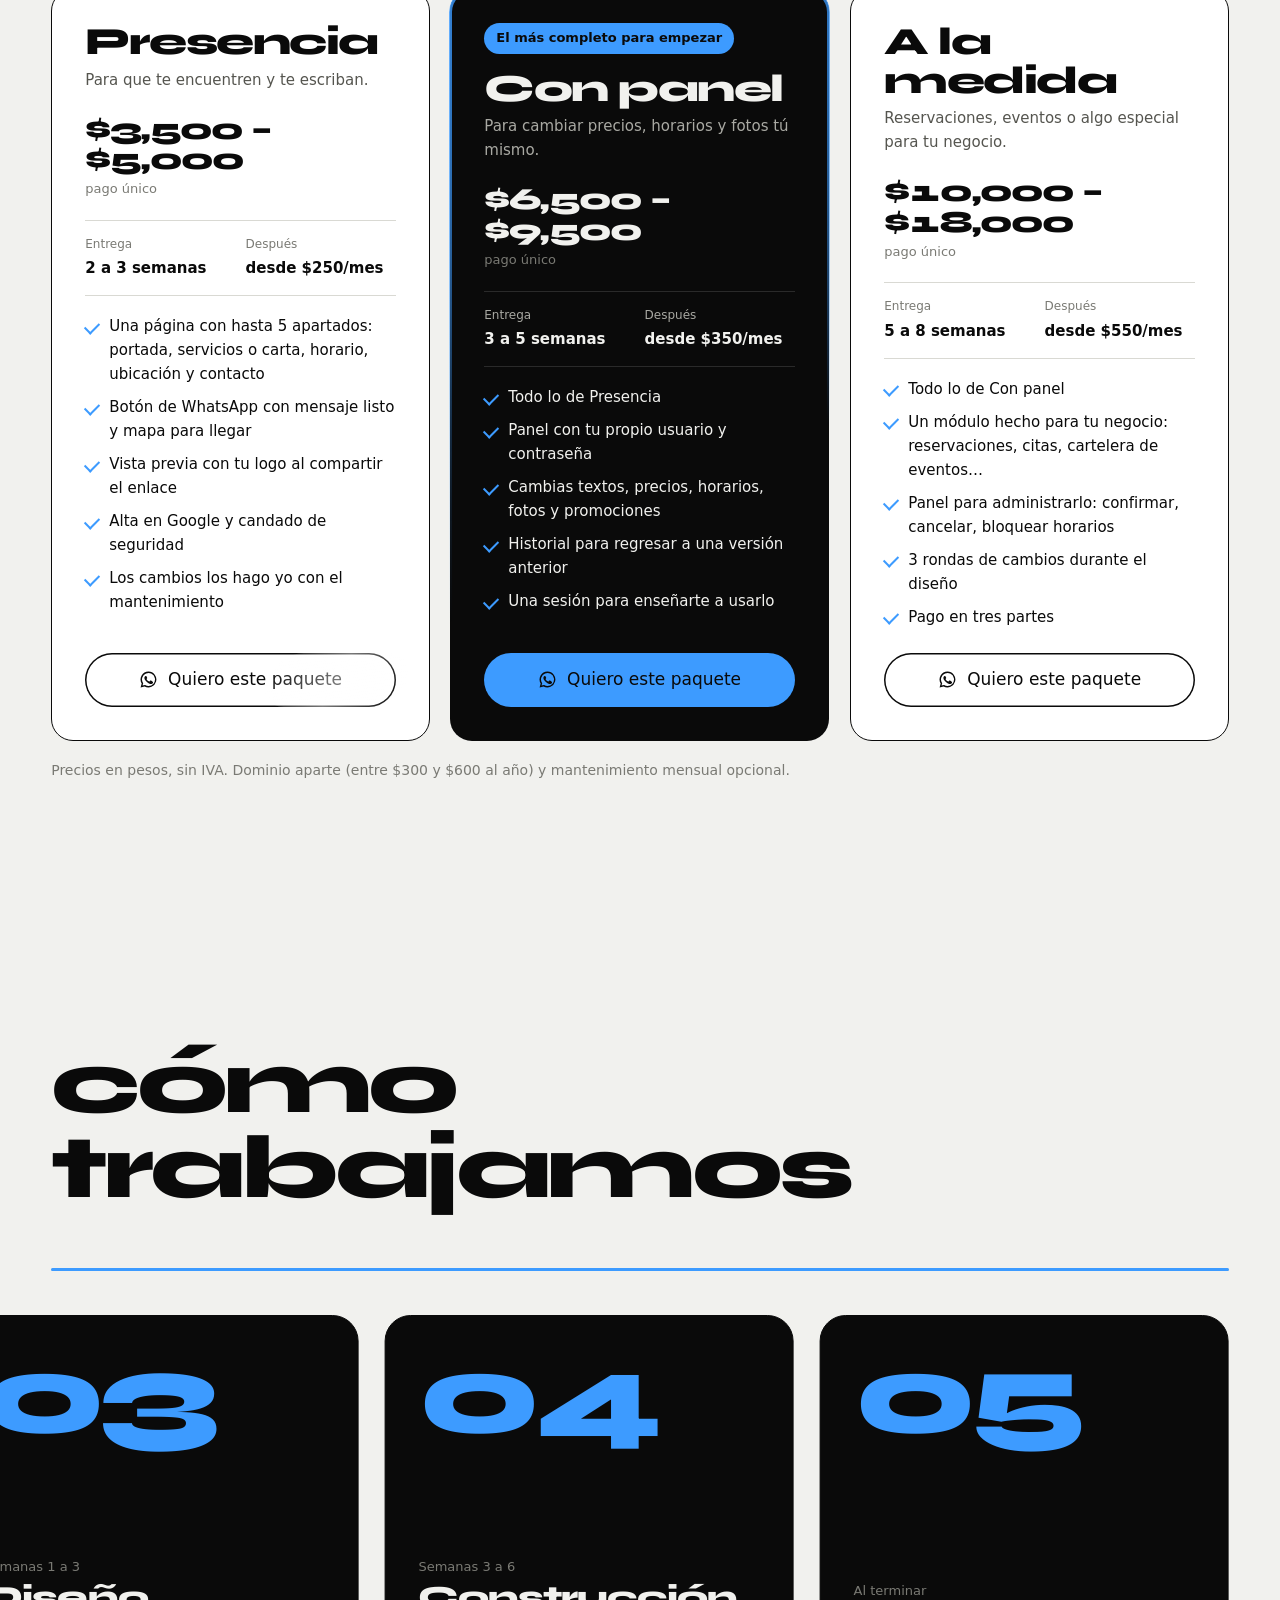
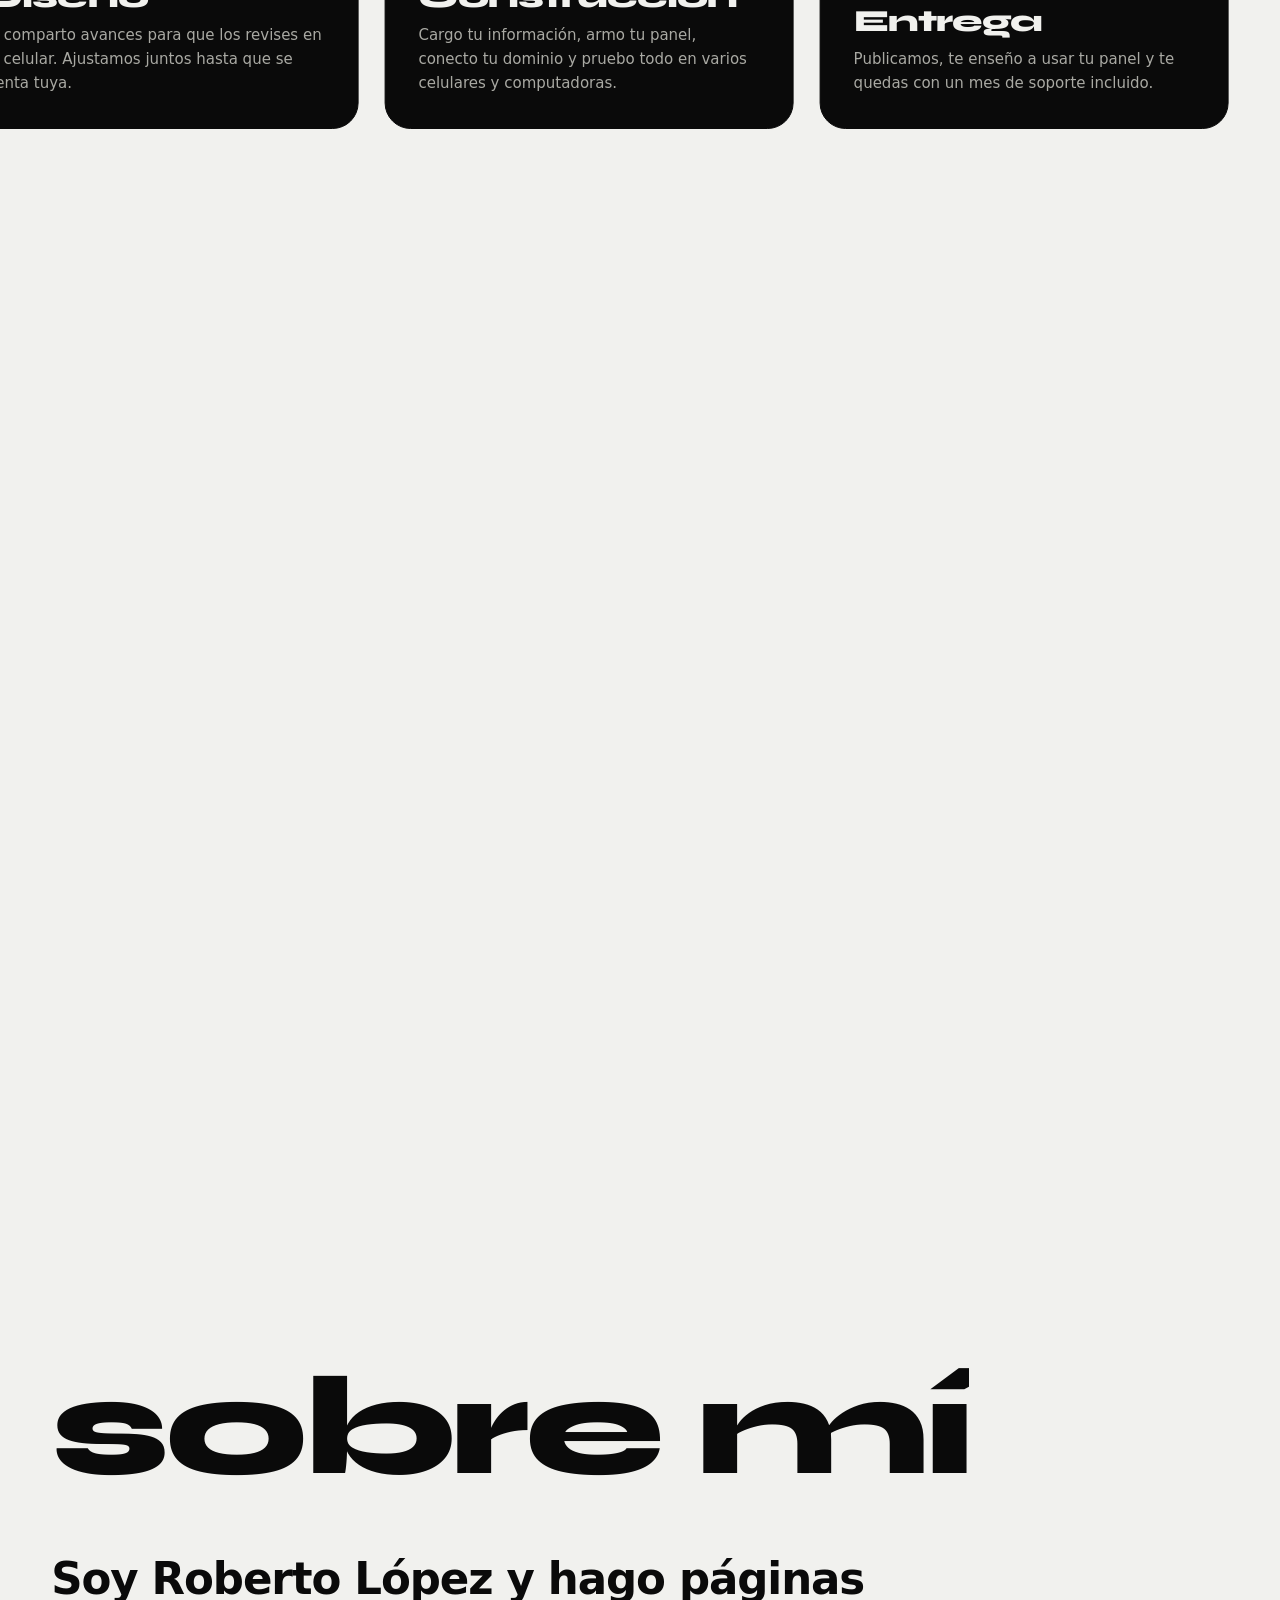
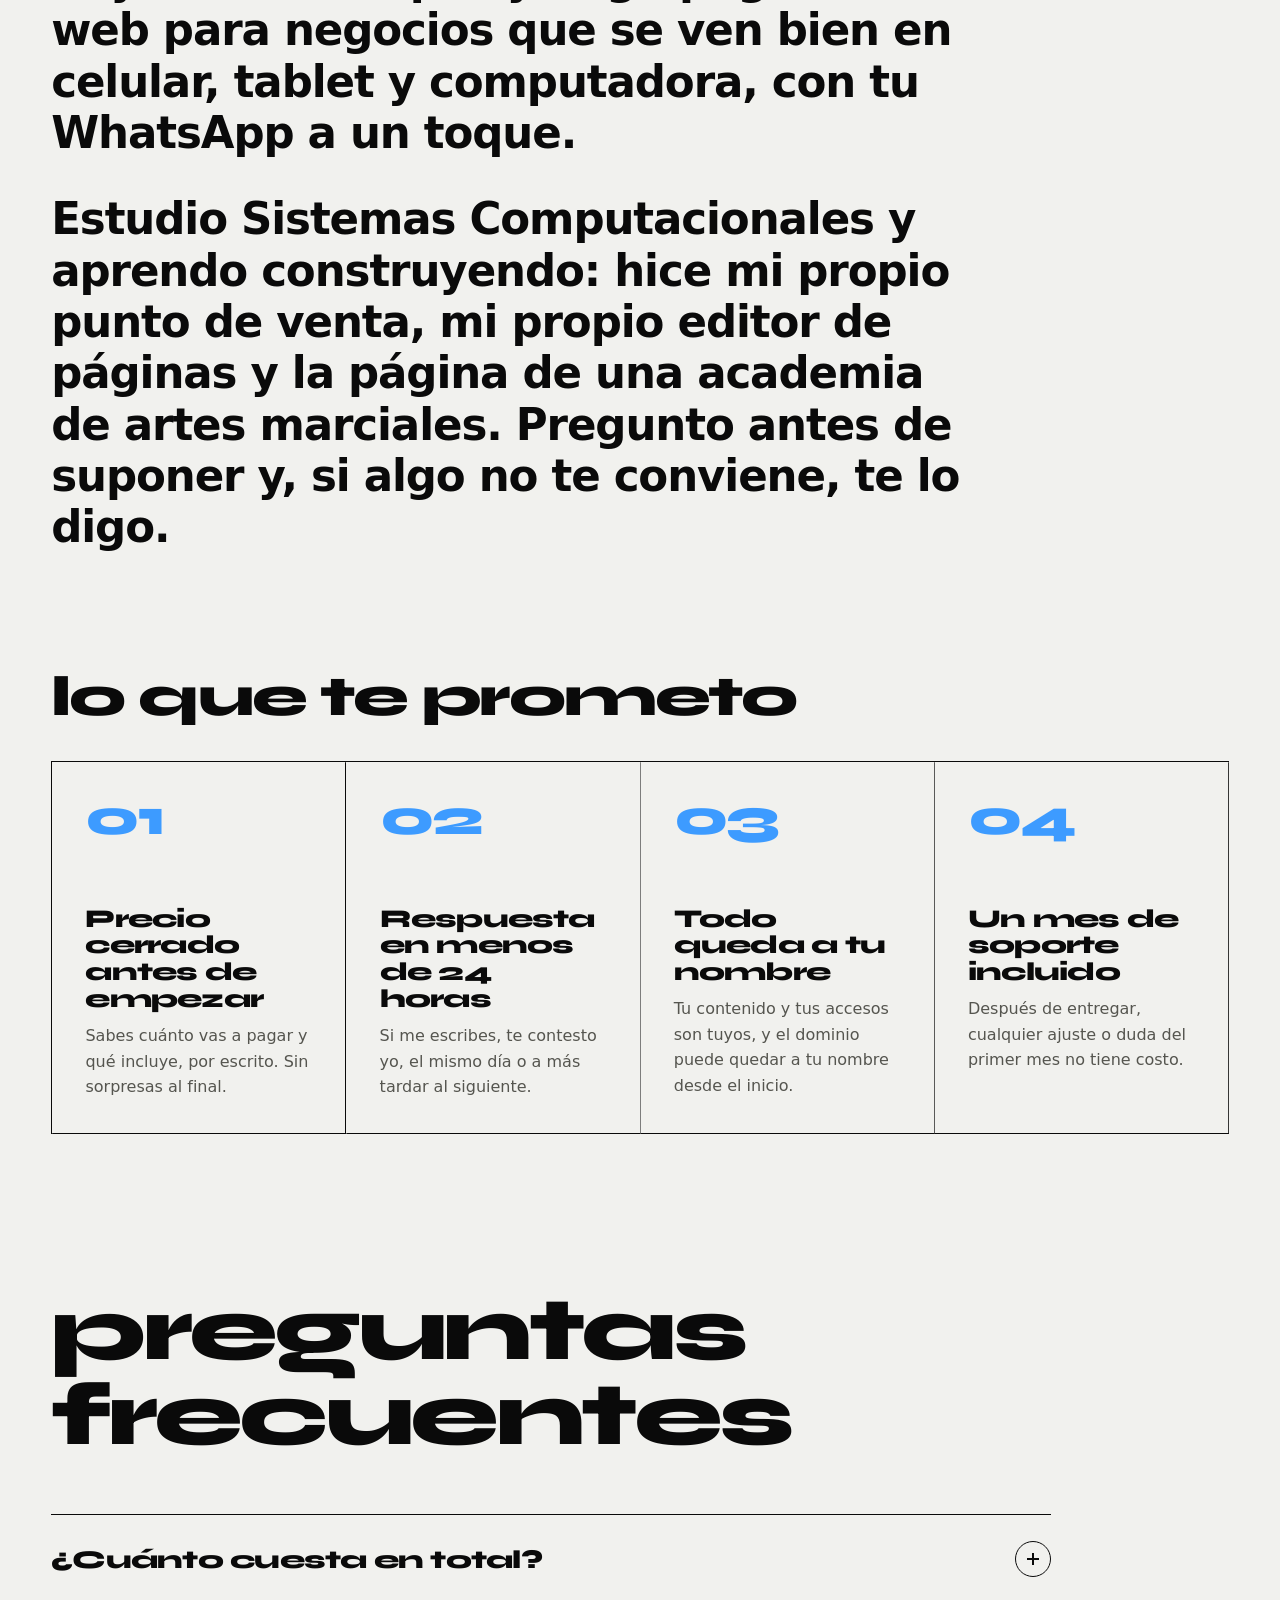
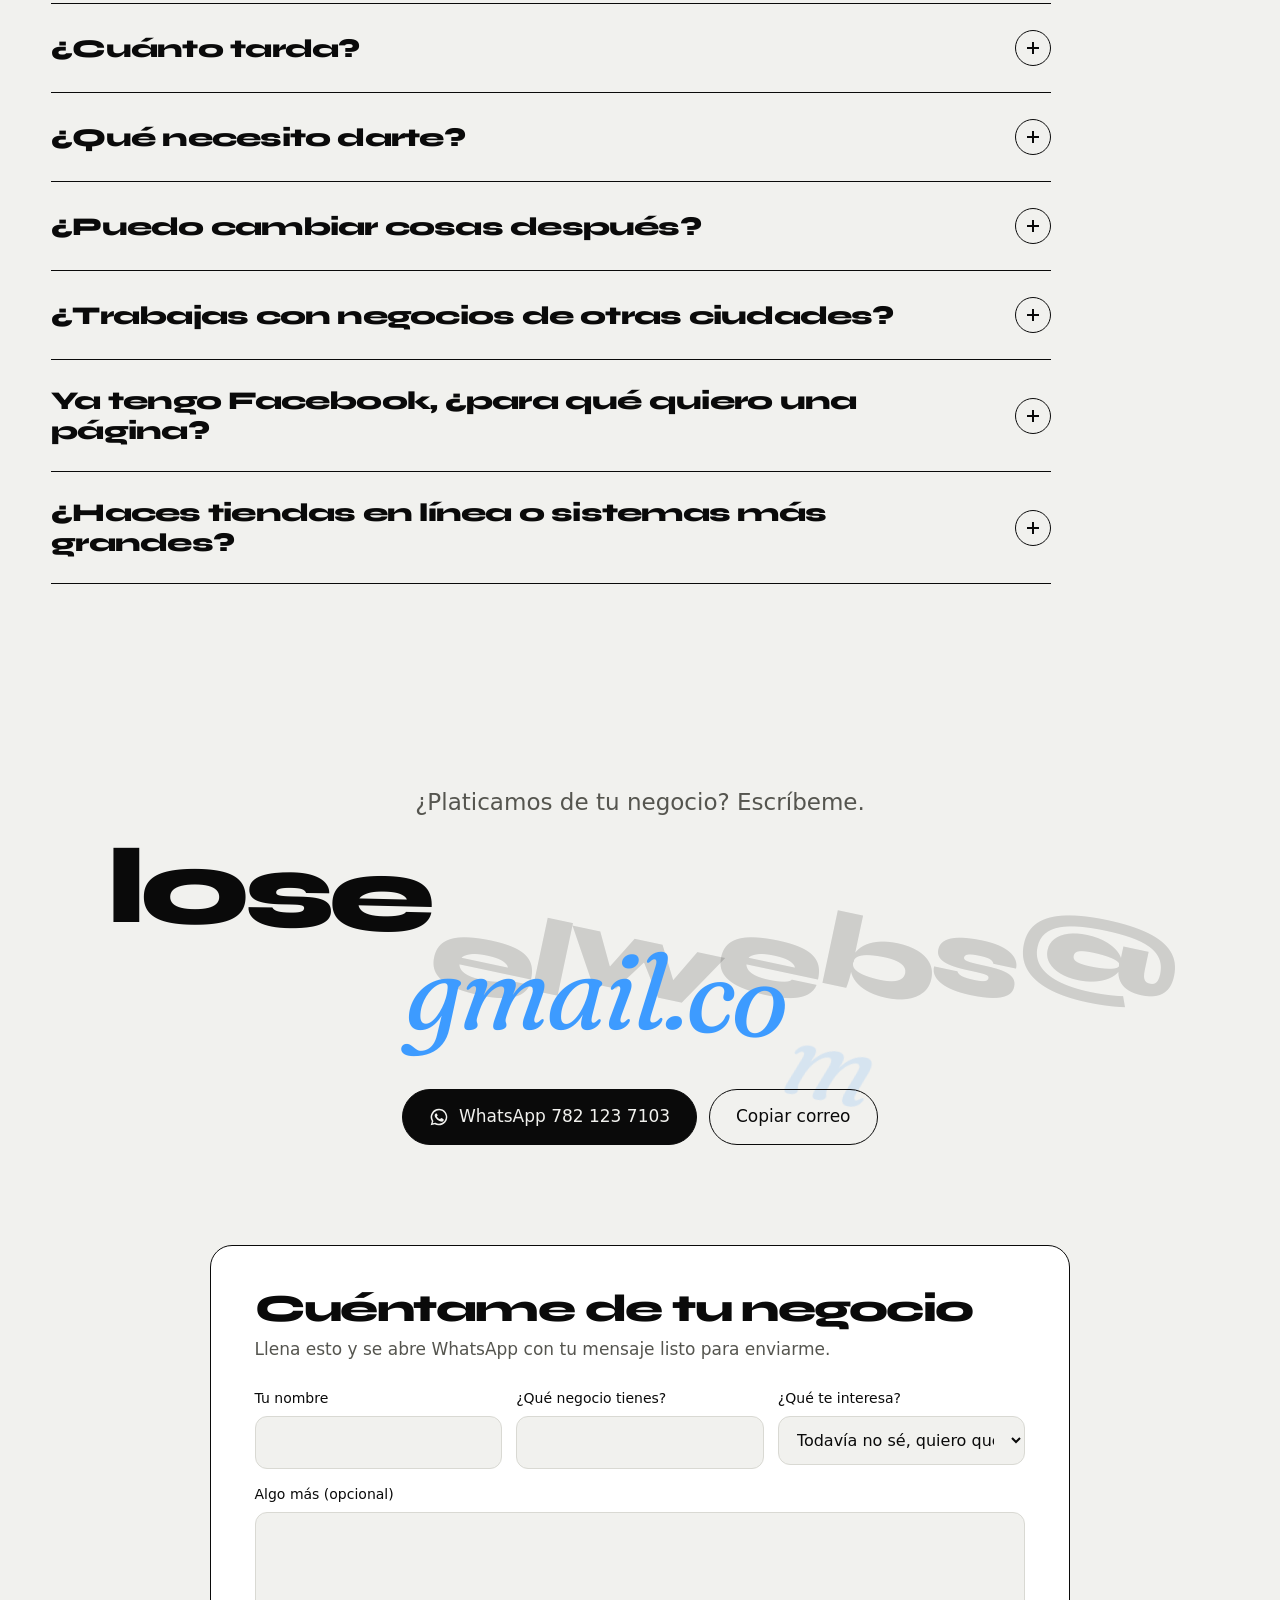
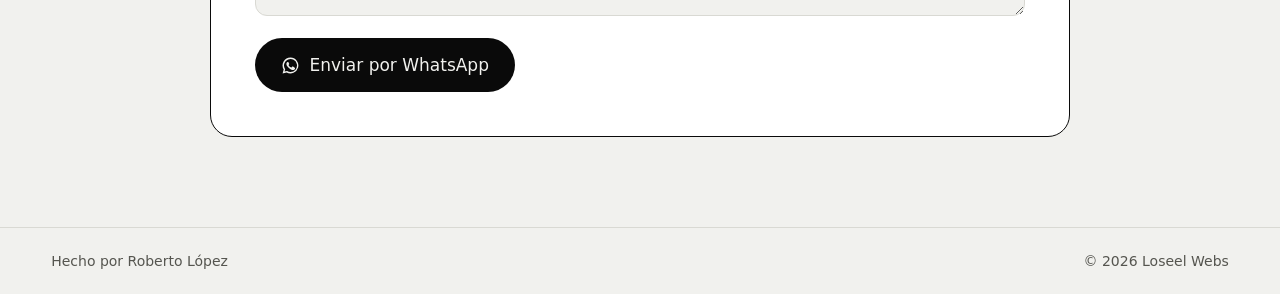
==== commit ccdae3ea: "Add files via upload" ====
--- a/index.html
+++ b/index.html
@@ -20,7 +20,7 @@
 <body>
 <canvas class="obj" aria-hidden="true"></canvas>
 <div class="progreso" aria-hidden="true"><i></i></div>
-<div class="cursor" aria-hidden="true"><span></span></div>
+<div class="cursor" aria-hidden="true"><svg class="c-flecha" viewBox="0 0 28 28"><path d="M4 3 L4 23 L9.5 18 L13 26 L16.5 24.5 L13 16.8 L20.5 16.5 Z"/></svg><svg class="c-mano" viewBox="0 0 28 28"><path d="M11 3.5c1.1 0 2 .9 2 2V12h.5V10c0-1.1.9-2 2-2s2 .9 2 2v2.2c.3-.8 1-1.2 1.8-1.2 1.1 0 2 .9 2 2v1c.3-.4.8-.6 1.3-.6 1 0 1.9.8 1.9 1.9V20c0 3.6-2.9 6.5-6.5 6.5h-2.5c-2 0-3.8-1-5-2.6L6 18.6c-.6-.9-.4-2.1.5-2.7.8-.5 1.8-.4 2.5.3V5.5c0-1.1.9-2 2-2z"/></svg><span>ver</span></div>
 <canvas class="capa" id="capa" aria-hidden="true"></canvas>
 <a class="logo-mini" id="logoMini" href="#inicio" aria-label="Loseel Webs, ir al inicio"><span class="pal">loseel</span><span class="pal">webs</span></a>
 
@@ -171,5 +171,3 @@
 <script src="js/sitio.js"></script>
 </body>
 </html>
- 
- 
--- a/css/estilo.css
+++ b/css/estilo.css
@@ -32,17 +32,30 @@
 /* barra de progreso y cursor */
 .progreso{position:fixed;inset:0 0 auto;height:3px;z-index:70;pointer-events:none}
 .progreso i{display:block;height:100%;background:var(--azul);transform-origin:left;transform:scaleX(0)}
-.cursor{position:fixed;left:0;top:0;z-index:80;pointer-events:none;width:38px;height:38px;margin:-19px 0 0 -19px;border:1.5px solid var(--ink);border-radius:50%;display:grid;place-items:center;opacity:0;transition:width .35s var(--e),height .35s var(--e),margin .35s var(--e),background .3s,border-color .3s,opacity .3s}
-.cursor span{font:600 12px var(--f-body);letter-spacing:.08em;text-transform:uppercase;color:var(--ink);opacity:0;transition:opacity .2s}
+/* cursor propio: flecha negra con borde azul que se inclina, mano sobre botones */
+.cursor{position:fixed;left:0;top:0;z-index:9000;pointer-events:none;width:28px;height:28px;transform-origin:4px 3px;opacity:0;transition:opacity .2s;display:none}
+.cursor svg{position:absolute;inset:0;width:28px;height:28px;overflow:visible;transition:opacity .15s,transform .25s var(--e)}
+.cursor path{fill:var(--ink);stroke:var(--azul);stroke-width:2;stroke-linejoin:round}
+.cursor .c-mano{opacity:0;transform:scale(.6)}
+.cursor span{position:absolute;left:30px;top:24px;padding:4px 10px;border-radius:999px;background:var(--azul);color:var(--ink);font:600 12px var(--f-body);letter-spacing:.08em;text-transform:uppercase;opacity:0;transform:scale(.6);transform-origin:left top;transition:opacity .2s,transform .3s var(--e)}
 .cursor.on{opacity:1}
-.cursor.link{width:62px;height:62px;margin:-31px 0 0 -31px;background:rgba(61,155,255,.18);border-color:var(--azul)}
-.cursor.ver{width:84px;height:84px;margin:-42px 0 0 -42px;background:var(--azul);border-color:var(--azul)}
-.cursor.ver span{opacity:1}
-@media (hover:none),(pointer:coarse){.cursor{display:none}}
+.cursor.mano .c-flecha{opacity:0;transform:scale(.6)}
+.cursor.mano .c-mano{opacity:1;transform:none}
+.cursor.ver span{opacity:1;transform:none}
+.cursor.click svg{transform:scale(.82)}
+.cursor.oculto{opacity:0}
+@media (hover:hover) and (pointer:fine){
+  html.anim:not(.ligero):not(.dlg) .cursor{display:block}
+  html.anim:not(.ligero):not(.dlg),html.anim:not(.ligero):not(.dlg) *{cursor:none!important}
+  html.anim:not(.ligero):not(.dlg) input,html.anim:not(.ligero):not(.dlg) textarea{cursor:text!important}
+  /* modo ligero: la misma flecha, pero como cursor del sistema (no gasta nada) */
+  html.ligero,html.ligero body{cursor:url("data:image/svg+xml,%3Csvg%20xmlns%3D%22http%3A//www.w3.org/2000/svg%22%20width%3D%2228%22%20height%3D%2228%22%20viewBox%3D%220%200%2028%2028%22%3E%3Cpath%20d%3D%22M4%203%20L4%2023%20L9.5%2018%20L13%2026%20L16.5%2024.5%20L13%2016.8%20L20.5%2016.5%20Z%22%20fill%3D%22%230a0a0a%22%20stroke%3D%22%233d9bff%22%20stroke-width%3D%222%22%20stroke-linejoin%3D%22round%22/%3E%3C/svg%3E") 4 3,auto}
+  html.ligero a,html.ligero button,html.ligero summary,html.ligero label,html.ligero select{cursor:url("data:image/svg+xml,%3Csvg%20xmlns%3D%22http%3A//www.w3.org/2000/svg%22%20width%3D%2228%22%20height%3D%2228%22%20viewBox%3D%220%200%2028%2028%22%3E%3Cpath%20d%3D%22M11%203.5c1.1%200%202%20.9%202%202V12h.5V10c0-1.1.9-2%202-2s2%20.9%202%202v2.2c.3-.8%201-1.2%201.8-1.2%201.1%200%202%20.9%202%202v1c.3-.4.8-.6%201.3-.6%201%200%201.9.8%201.9%201.9V20c0%203.6-2.9%206.5-6.5%206.5h-2.5c-2%200-3.8-1-5-2.6L6%2018.6c-.6-.9-.4-2.1.5-2.7.8-.5%201.8-.4%202.5.3V5.5c0-1.1.9-2%202-2z%22%20fill%3D%22%230a0a0a%22%20stroke%3D%22%233d9bff%22%20stroke-width%3D%222%22%20stroke-linejoin%3D%22round%22/%3E%3C/svg%3E") 11 4,pointer}
+}
 
 /* barra superior */
 .top{position:fixed;inset:0 0 auto;z-index:60;display:flex;align-items:center;justify-content:flex-end;min-height:60px;padding:16px var(--pad);
-  background:linear-gradient(var(--bg) 0%,rgba(241,241,238,.75) 60%,rgba(241,241,238,0));backdrop-filter:blur(6px);-webkit-backdrop-filter:blur(6px);transition:transform .5s var(--e),opacity .5s}
+  background:linear-gradient(var(--bg) 0%,rgba(241,241,238,.92) 60%,rgba(241,241,238,0));transition:transform .5s var(--e),opacity .5s}
 .top.oculta{transform:translateY(-100%);opacity:0}
 html.anim .top{animation:baja .9s 3s var(--e) both}
 @keyframes baja{from{transform:translateY(-100%);opacity:0}}
@@ -61,7 +74,7 @@
 .logo-mini .pal:last-child{font:italic 400 1.05em var(--f-serif);letter-spacing:-.03em;color:var(--azul)}
 .logo-mini .le{display:inline-block}
 html:not(.anim) .logo-mini{opacity:1}
-.hero{cursor:crosshair}
+
 .nombre{position:relative;display:flex;flex-direction:column;align-items:center;font:800 clamp(64px,16vw,250px)/.82 var(--f-disp);letter-spacing:-.055em;text-align:center;visibility:hidden;pointer-events:none;user-select:none}
 .nombre .pal:last-child{color:var(--azul);font-family:var(--f-serif);font-style:italic;font-weight:400;letter-spacing:-.03em;font-size:.62em;margin-top:.12em}
 .nombre .le{display:inline-block}
@@ -82,7 +95,7 @@
 .rayas{position:relative;z-index:1;height:24px;margin-top:6px;background:repeating-linear-gradient(-60deg,var(--ink) 0 9px,transparent 9px 22px);background-size:200% 100%}
 
 /* 3 · showreel: se abre desde el centro */
-.reel{padding:clamp(40px,7vw,100px) var(--pad) 0}
+.reel{padding:clamp(40px,7vw,100px) 0 0}
 .reel-marco{overflow:hidden;background:var(--noche);clip-path:inset(var(--ci,12%) var(--cl,22%) round var(--cr,28px));will-change:clip-path}
 .reel video{width:100%;aspect-ratio:16/9;object-fit:cover;pointer-events:none;transform:scale(var(--vs,1.25));transform-origin:center}
 
@@ -378,4 +391,8 @@
   .precios-cab .btn{width:100%}
 }
 @media (max-width:380px){.nav{gap:8px;font-size:11.5px}.logo-mini{font-size:16px}}
+/* modo ligero para computadoras de bajos recursos */
+.ligero .plan.rec::after{animation:none}
+.ligero dialog::backdrop{backdrop-filter:none}
+.ligero .hoja{will-change:auto}
 @media (prefers-reduced-motion:reduce){*{animation:none!important;transition:none!important}}
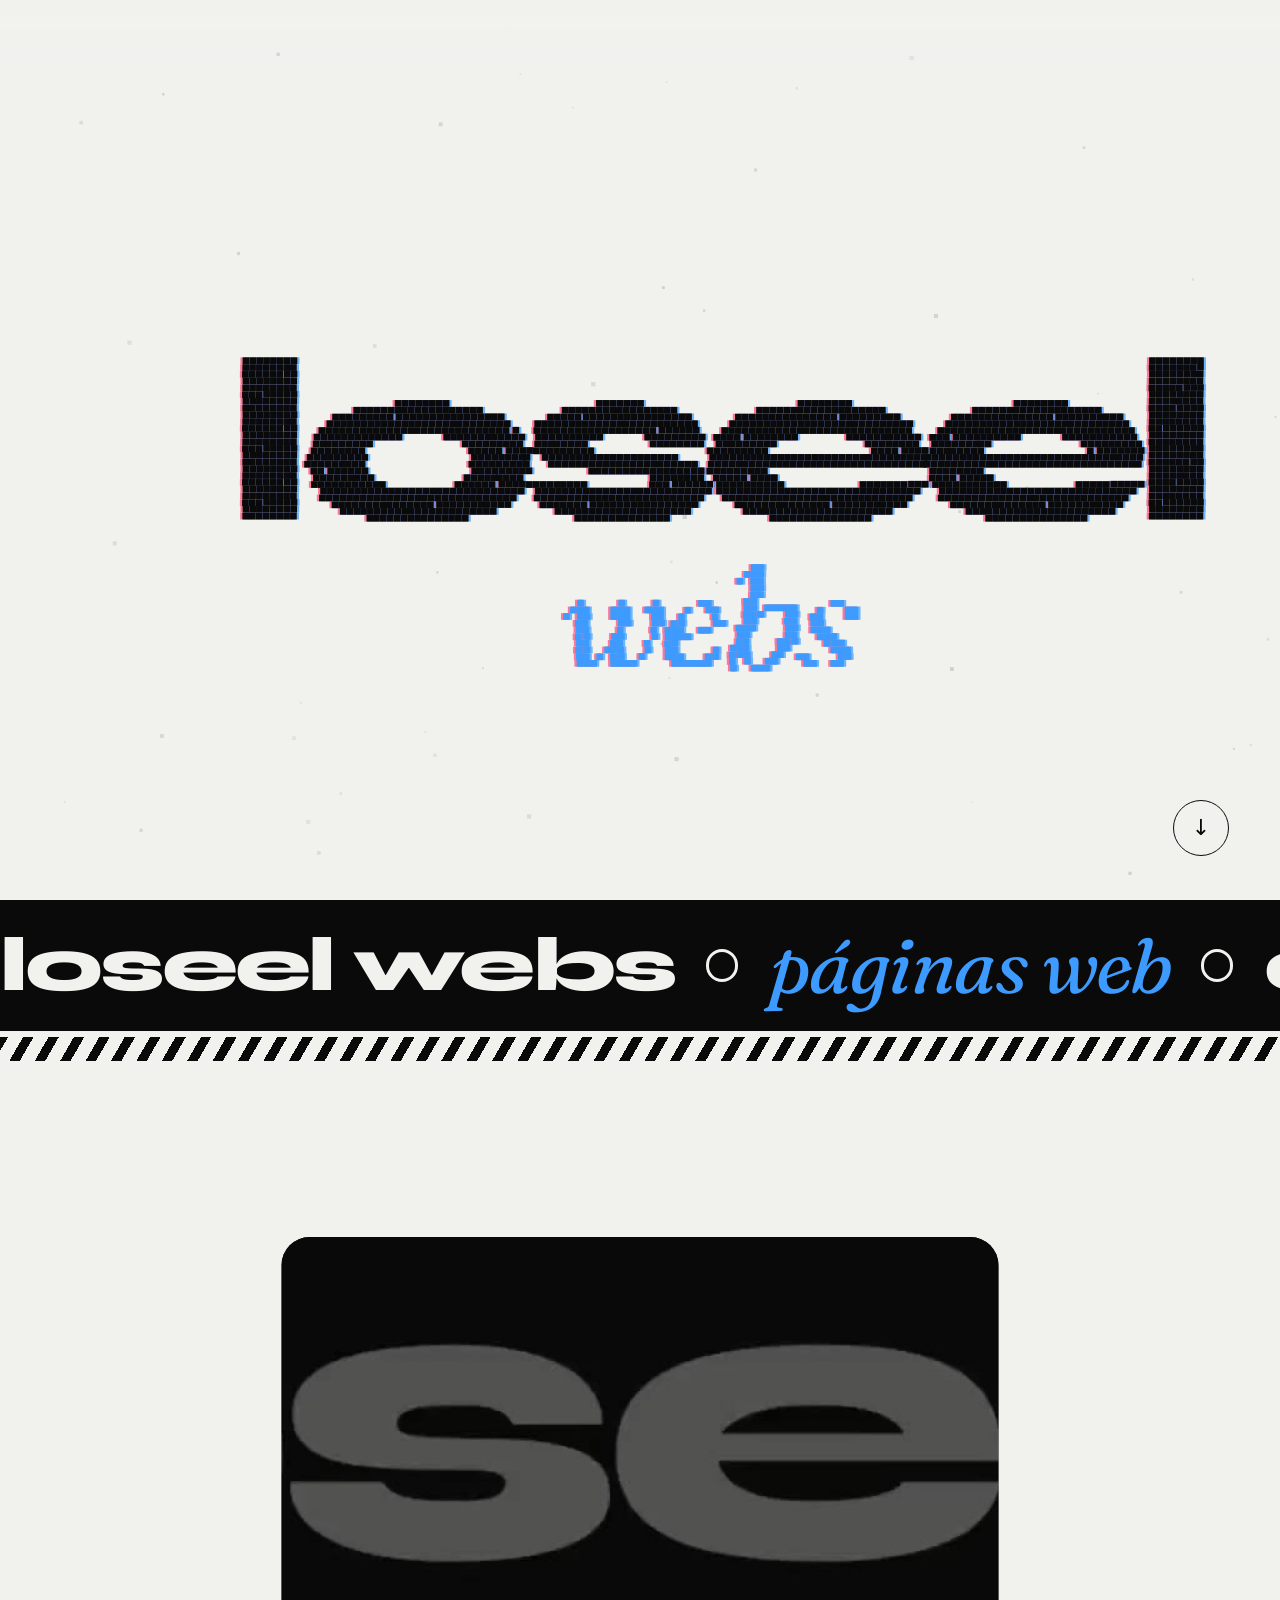
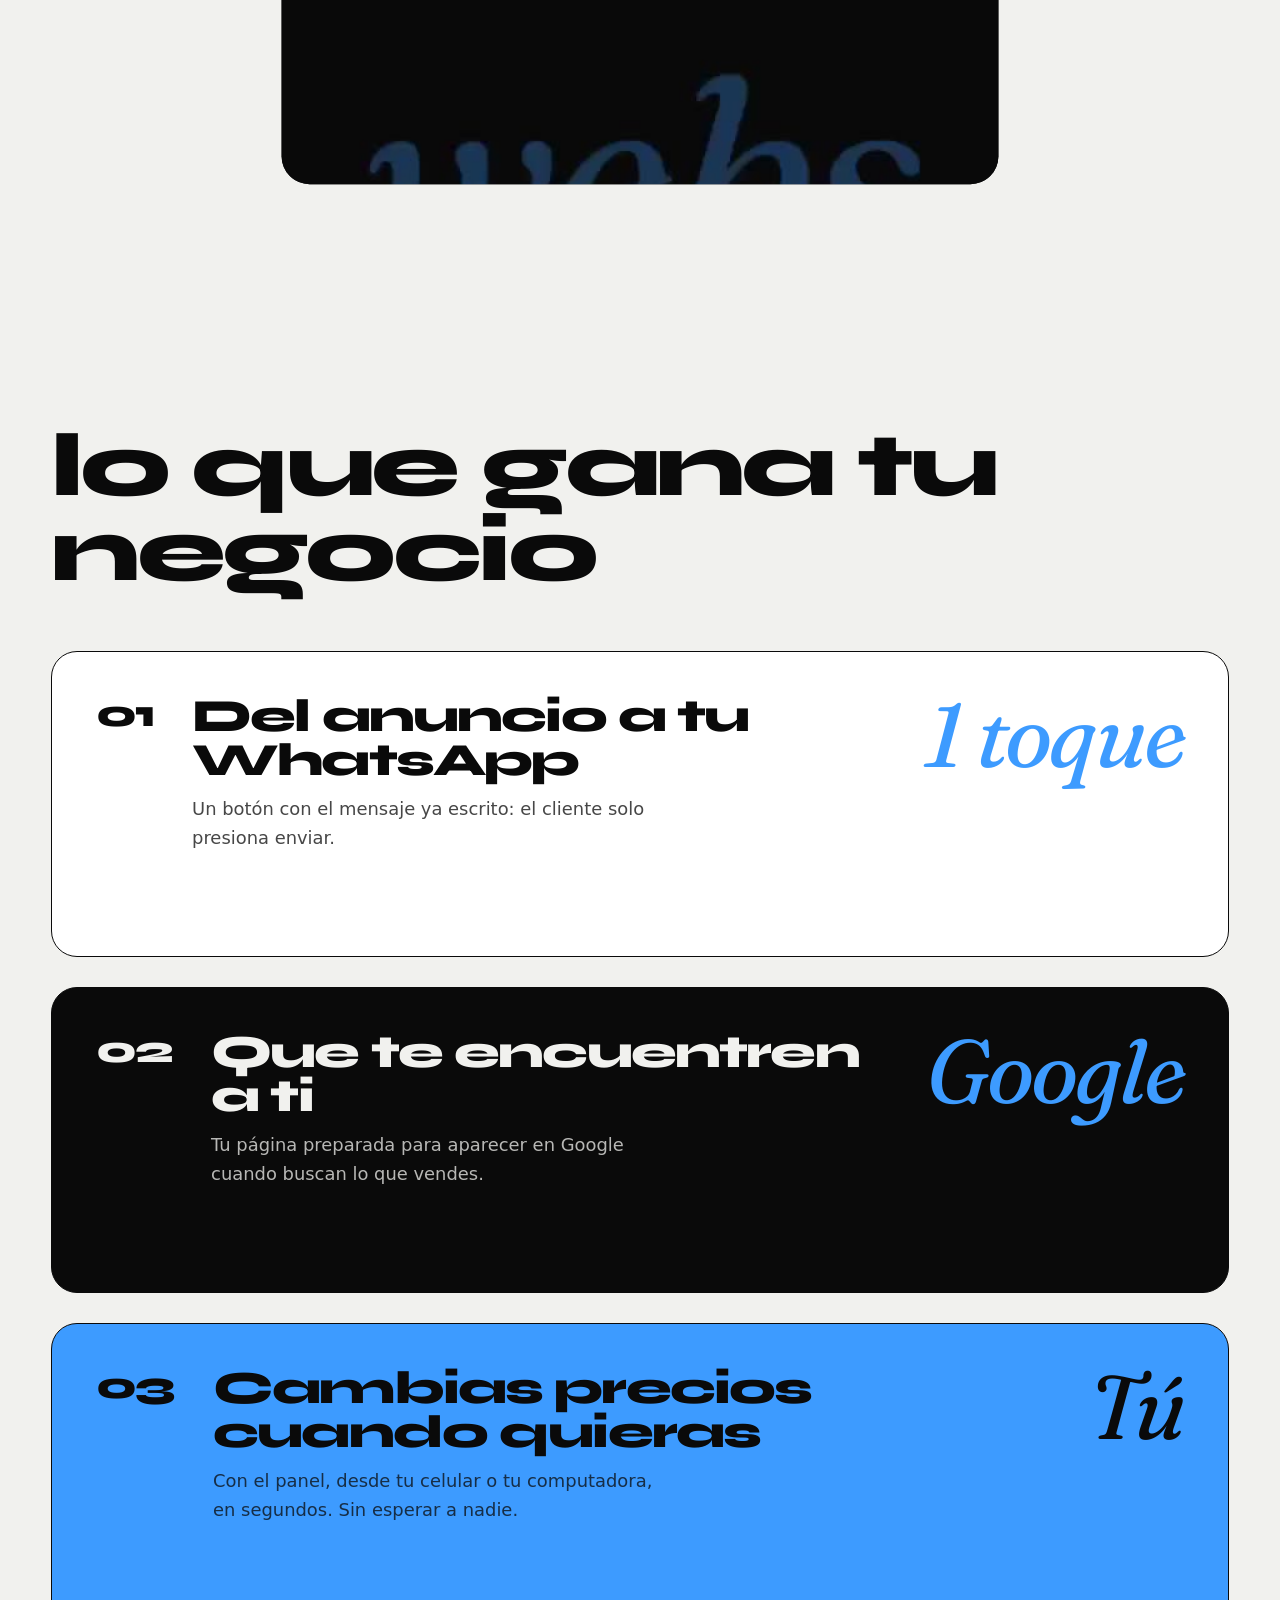
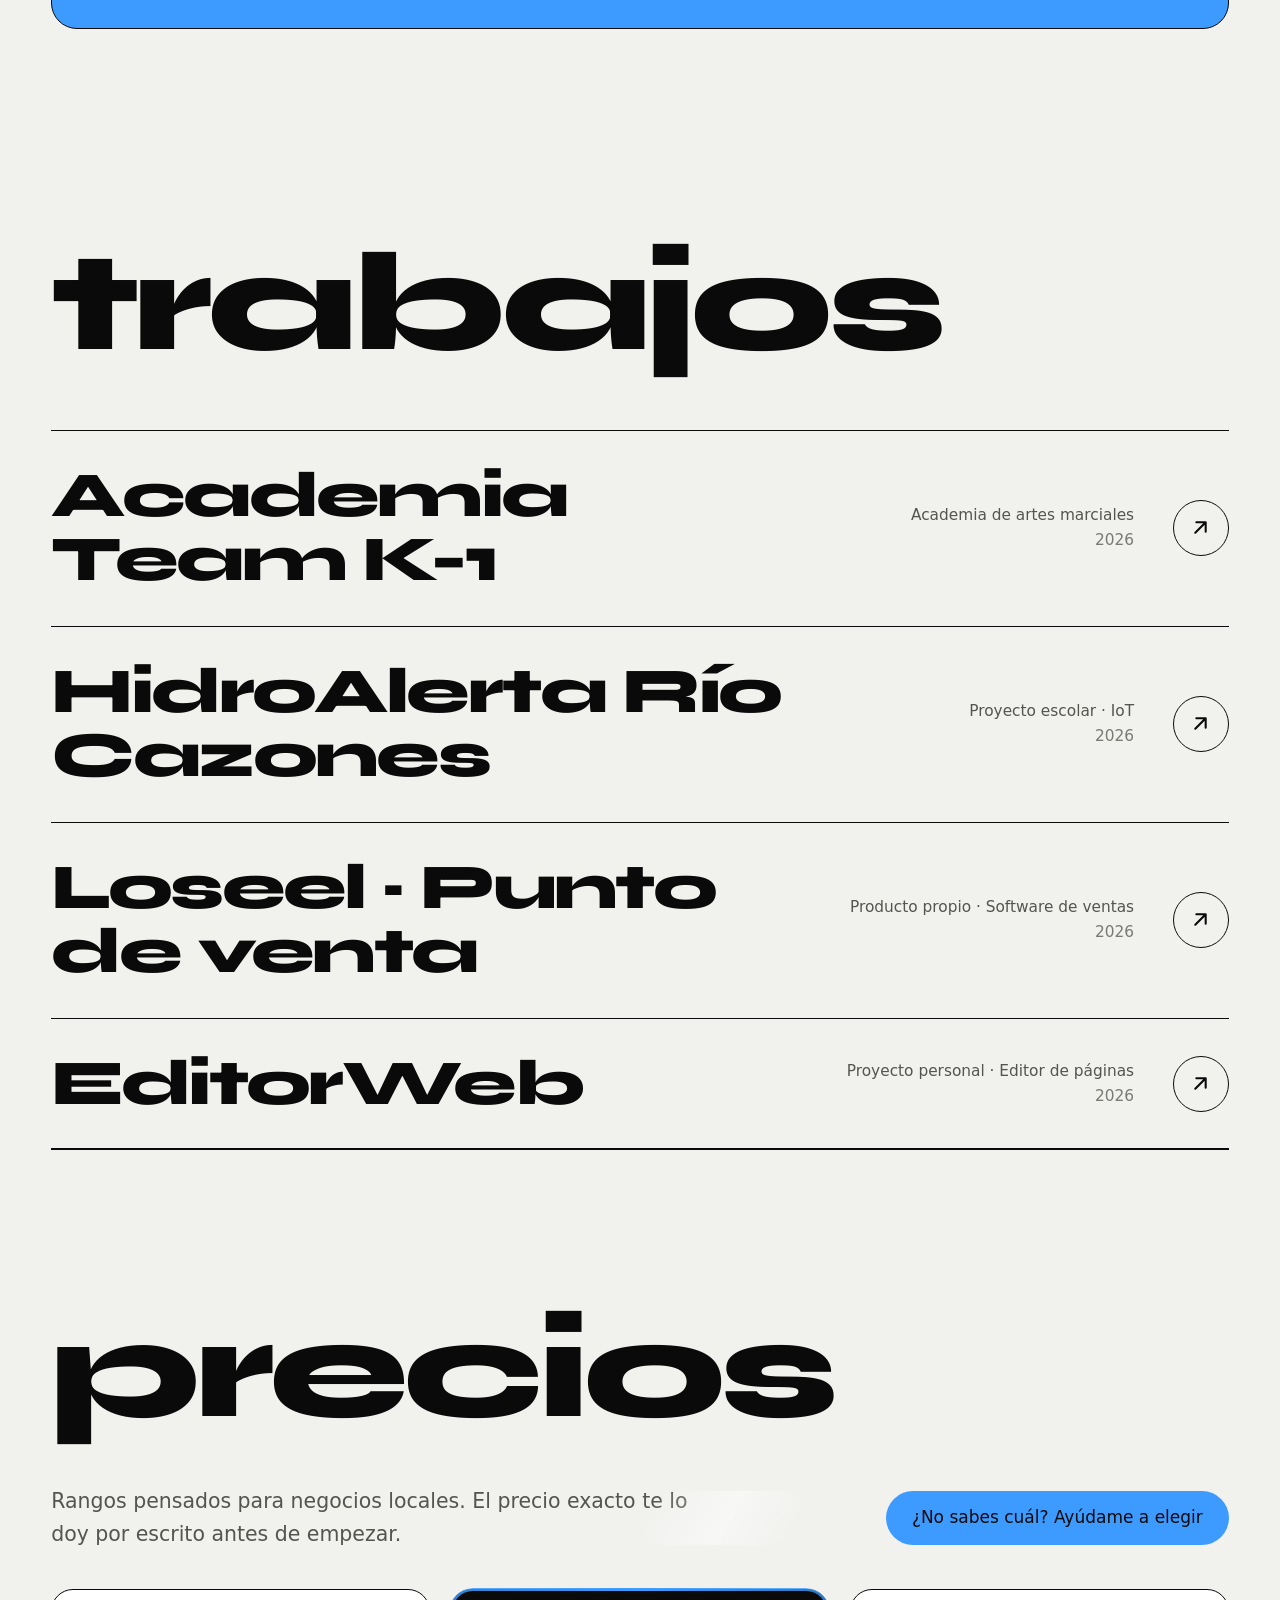
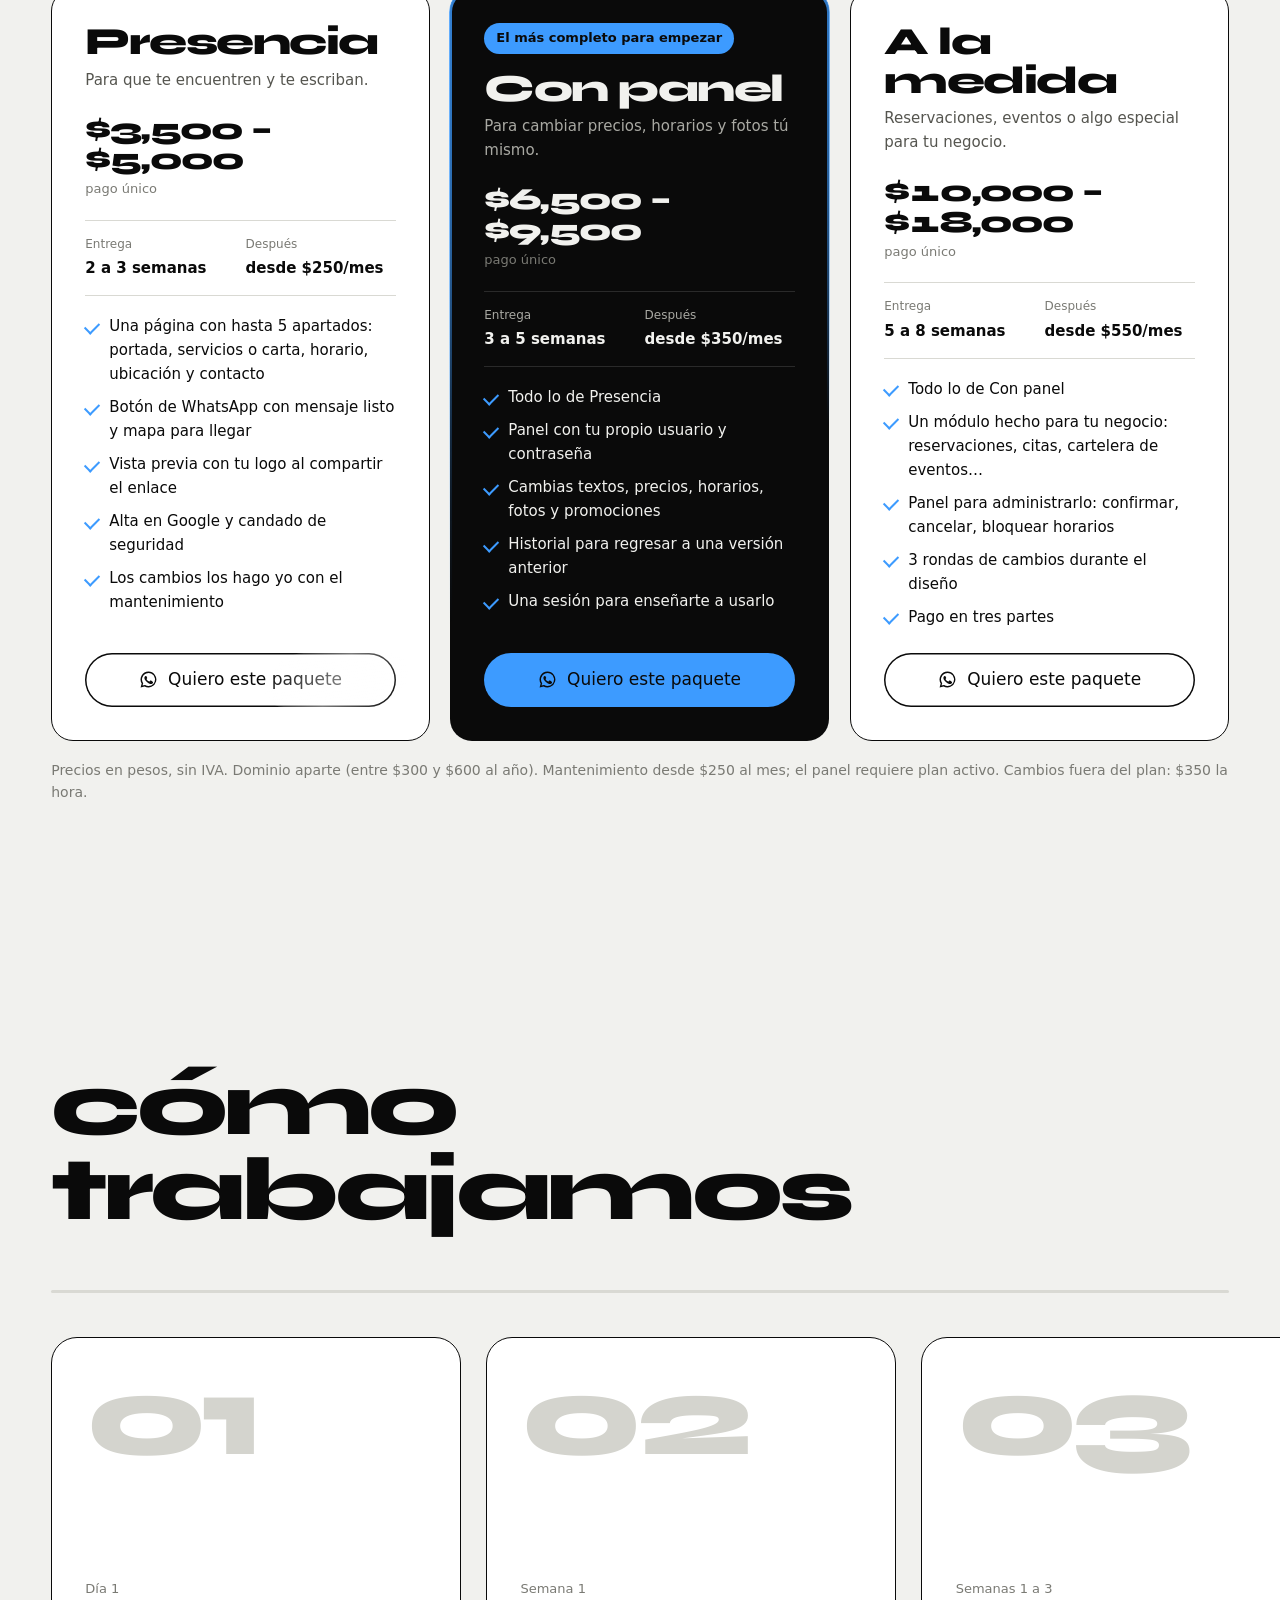
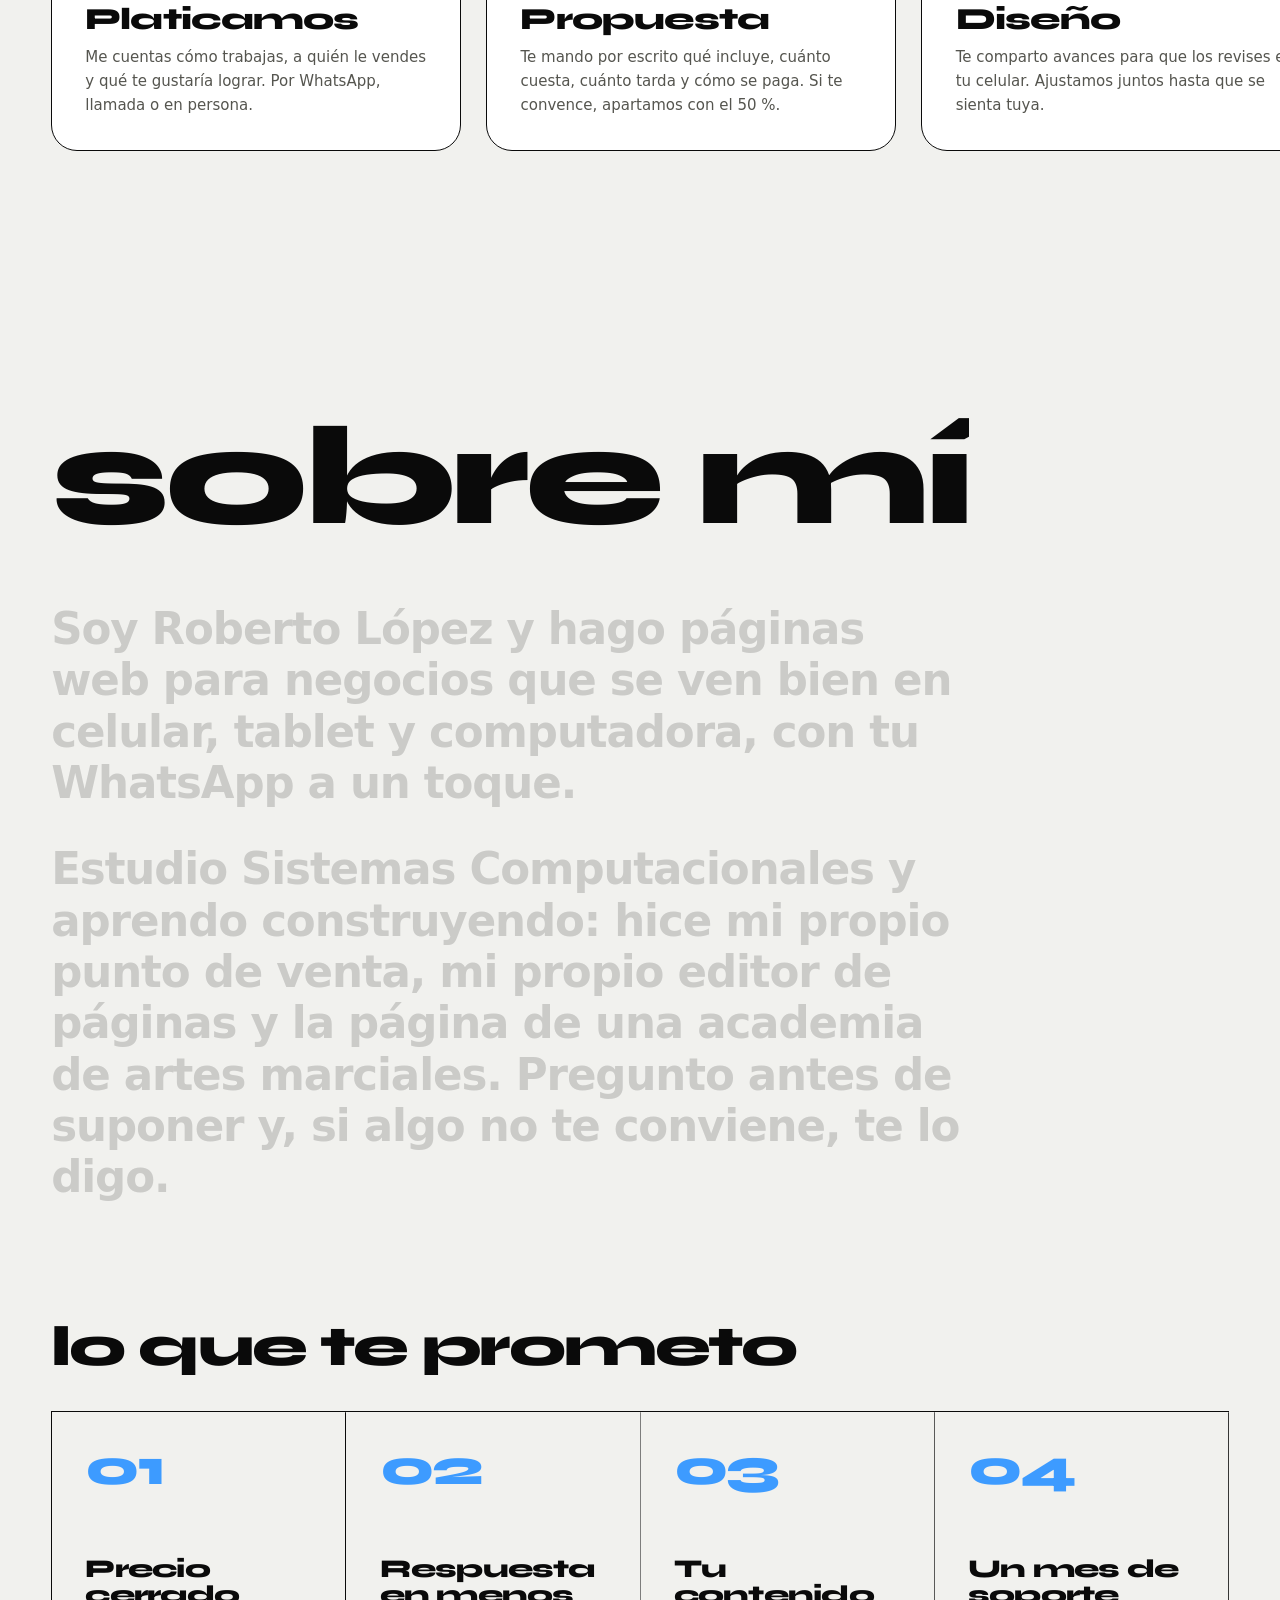
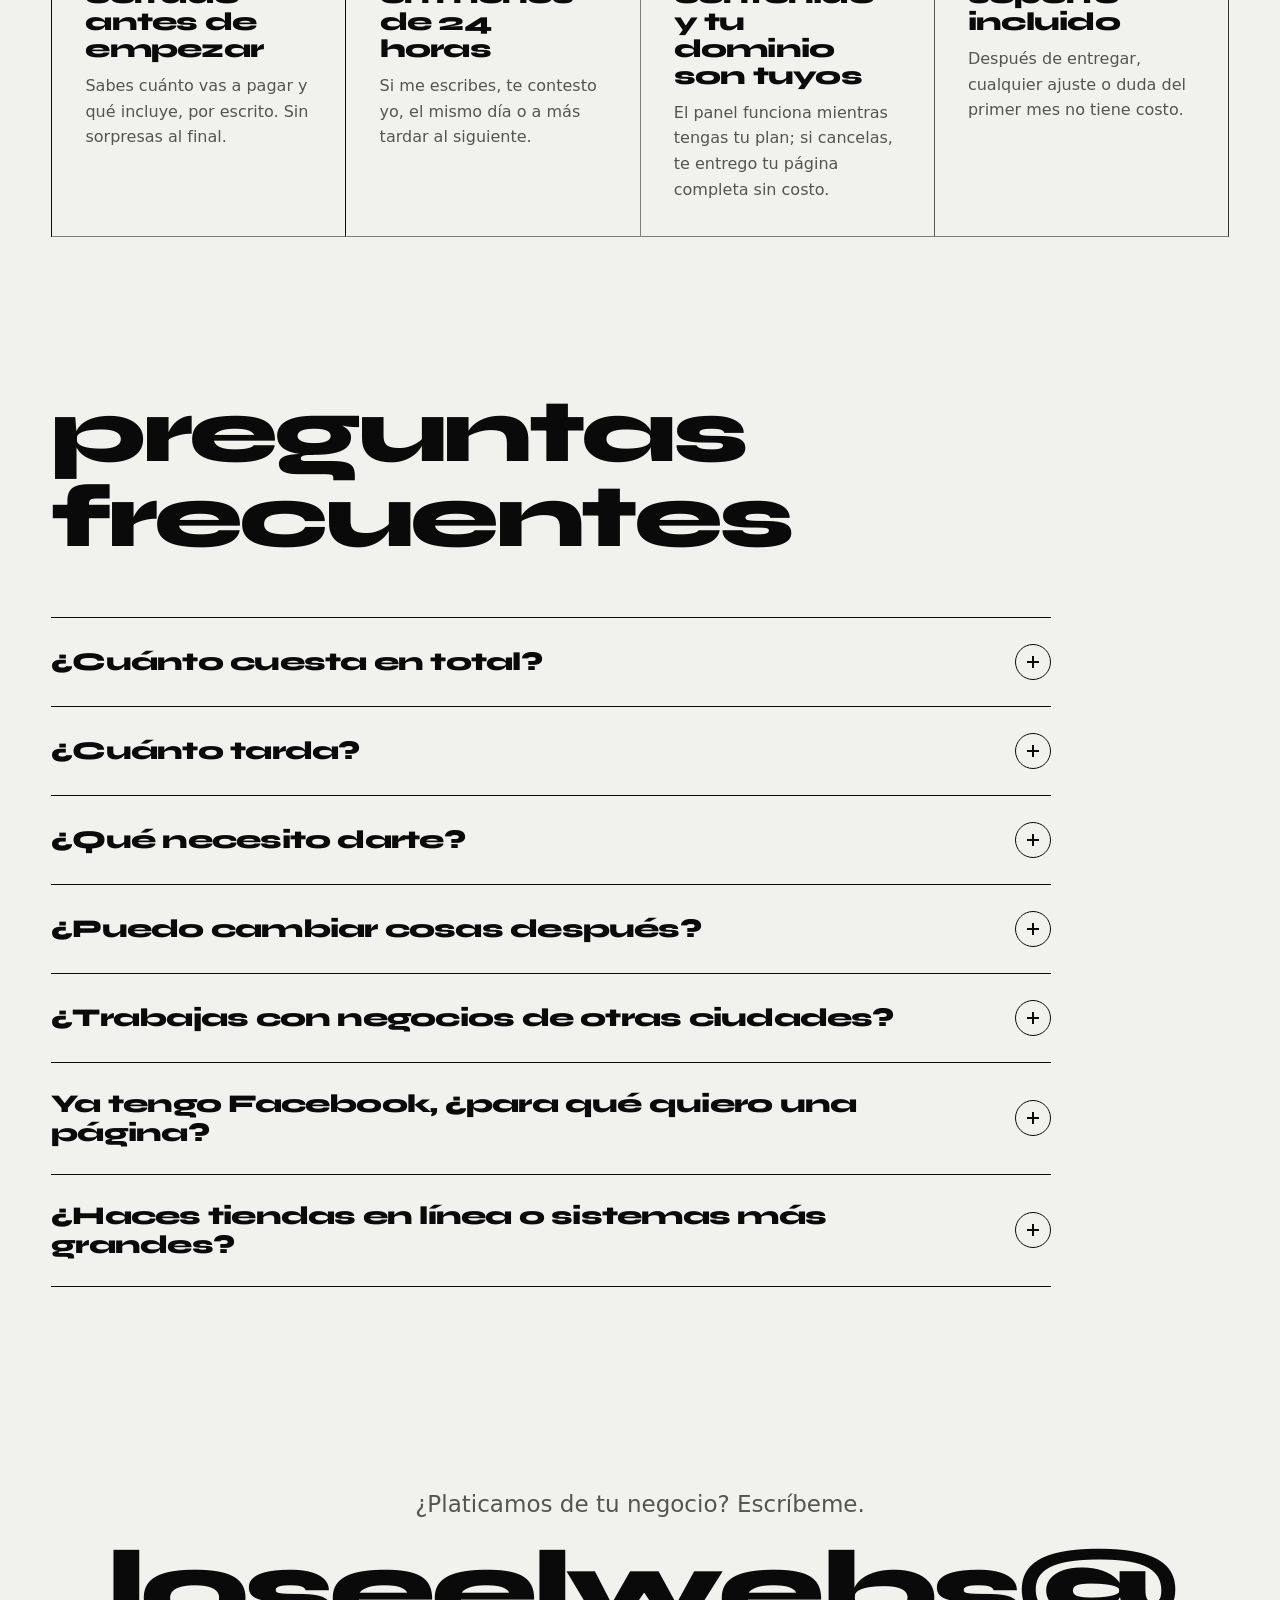
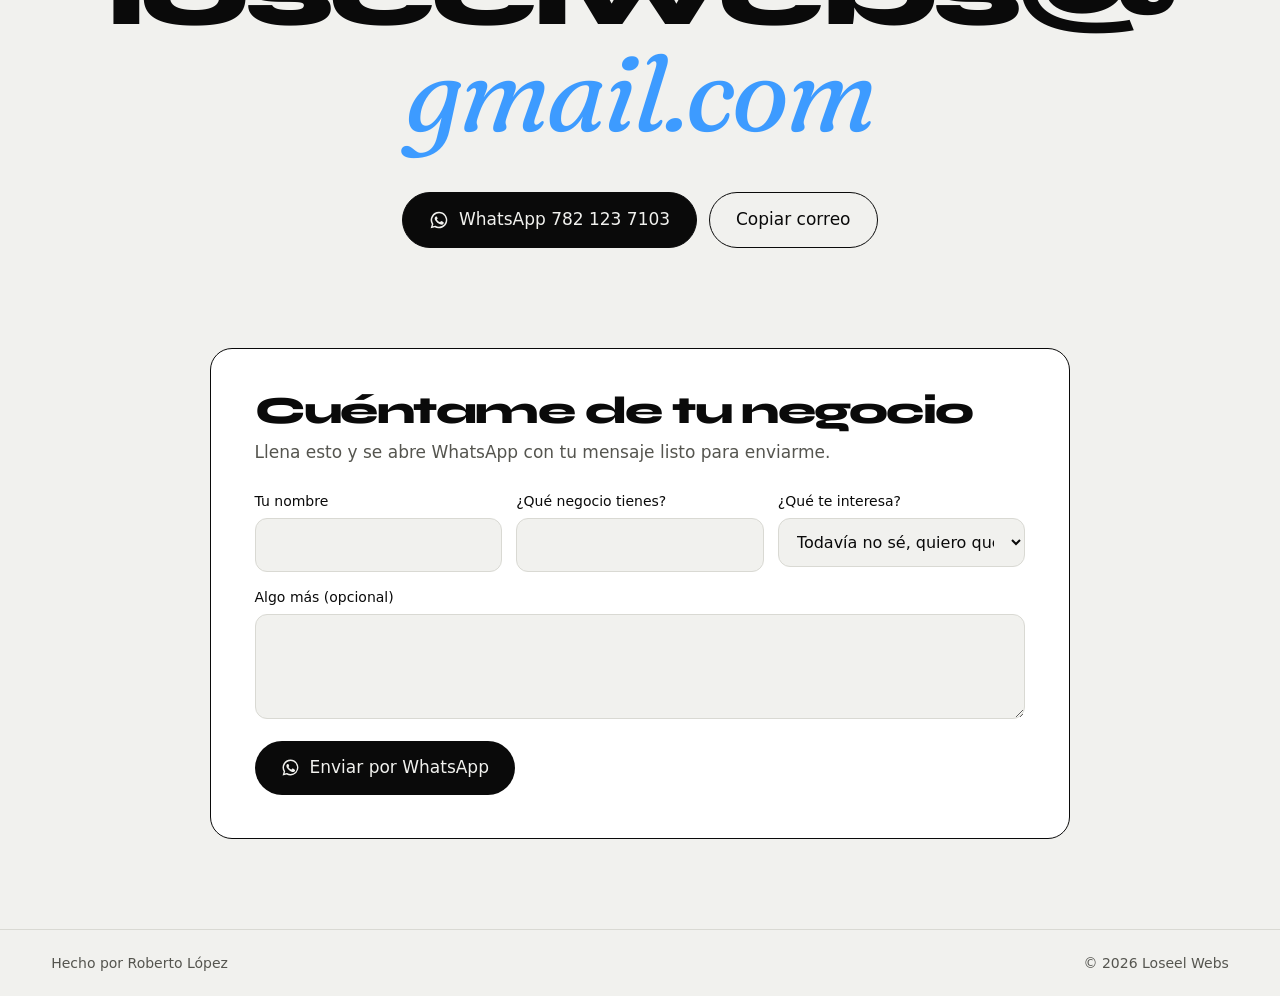
==== commit 896d8006: "Add files via upload" ====
--- a/index.html
+++ b/index.html
@@ -25,12 +25,7 @@
 <a class="logo-mini" id="logoMini" href="#inicio" aria-label="Loseel Webs, ir al inicio"><span class="pal">loseel</span><span class="pal">webs</span></a>
 
 <header class="top">
-  <nav class="nav" aria-label="Secciones">
-    <a href="#trabajos" data-rev><span>trabajos</span></a>
-    <a href="#precios" data-rev><span>precios</span></a>
-    <a href="#sobre-mi" data-rev><span>sobre mí</span></a>
-    <a href="#contacto" data-rev><span>contacto</span></a>
-  </nav>
+  <button type="button" class="menu-b" data-menu aria-expanded="false" aria-controls="menu" aria-label="Abrir el menú"><span aria-hidden="true"><i></i><i></i></span><svg class="l-boton" viewBox="0 0 200 220" aria-hidden="true"><path class="trazo" d="M118 46 C 132 20, 160 22, 152 46 C 144 70, 104 86, 92 112 C 80 138, 70 168, 58 184 C 48 198, 30 200, 28 188 C 26 176, 44 170, 62 176 C 86 184, 110 196, 140 188 C 154 184, 164 176, 170 168"/></svg></button>
 </header>
 
 <main>
@@ -74,7 +69,7 @@
     <button type="button" class="btn halo" data-abrir="quiz"><span>¿No sabes cuál? Ayúdame a elegir</span></button>
   </div>
   <div class="planes" id="planes"></div>
-  <p class="letra-chica rv">Precios en pesos, sin IVA. Dominio aparte (entre $300 y $600 al año) y mantenimiento mensual opcional.</p>
+  <p class="letra-chica rv">Precios en pesos, sin IVA. Dominio aparte (entre $300 y $600 al año). Mantenimiento desde $250 al mes; el panel requiere plan activo. Cambios fuera del plan: $350 la hora.</p>
 </section>
 
 <!-- 7 · proceso: recorrido horizontal -->
@@ -101,7 +96,7 @@
   <div class="promesas">
     <article class="tj limpia"><span class="tj-n">01</span><h3>Precio cerrado antes de empezar</h3><p>Sabes cuánto vas a pagar y qué incluye, por escrito. Sin sorpresas al final.</p></article>
     <article class="tj limpia"><span class="tj-n">02</span><h3>Respuesta en menos de 24 horas</h3><p>Si me escribes, te contesto yo, el mismo día o a más tardar al siguiente.</p></article>
-    <article class="tj limpia"><span class="tj-n">03</span><h3>Todo queda a tu nombre</h3><p>Tu contenido y tus accesos son tuyos, y el dominio puede quedar a tu nombre desde el inicio.</p></article>
+    <article class="tj limpia"><span class="tj-n">03</span><h3>Tu contenido y tu dominio son tuyos</h3><p>El panel funciona mientras tengas tu plan; si cancelas, te entrego tu página completa sin costo.</p></article>
     <article class="tj limpia"><span class="tj-n">04</span><h3>Un mes de soporte incluido</h3><p>Después de entregar, cualquier ajuste o duda del primer mes no tiene costo.</p></article>
   </div>
 </section>
@@ -138,6 +133,28 @@
 
 <div class="vista" id="vista" aria-hidden="true"><img alt=""></div>
 <div class="aviso" role="status"></div>
+<dialog class="menu" id="menu" aria-label="Menú"><div class="menu-in">
+  <div class="menu-cab"><span class="menu-logo">loseel <em>webs</em></span><button type="button" class="cerrar-m" data-cerrar aria-label="Cerrar el menú"><svg viewBox="0 0 24 24"><use href="#i-x"/></svg></button></div>
+  <nav class="menu-links" aria-label="Secciones">
+    <a href="#inicio"><span data-t="Inicio">Inicio</span></a><a href="#gana"><span data-t="Lo que gana tu negocio">Lo que gana tu negocio</span></a><a href="#trabajos"><span data-t="Trabajos">Trabajos</span></a><a href="#precios"><span data-t="Precios">Precios</span></a><a href="#proceso"><span data-t="Cómo trabajamos">Cómo trabajamos</span></a><a href="#sobre-mi"><span data-t="Sobre mí">Sobre mí</span></a><a href="#preguntas"><span data-t="Preguntas">Preguntas</span></a><a href="#contacto"><span data-t="Contacto">Contacto</span></a>
+  </nav>
+  <div class="menu-info">
+    <h3>Información útil</h3>
+    <dl>
+      <div><dt>Paquetes</dt><dd>Desde $3,500, pago único</dd></div>
+      <div><dt>Tiempo de entrega</dt><dd>De 2 a 8 semanas según el paquete</dd></div>
+      <div><dt>Dominio</dt><dd>Entre $300 y $600 al año, aparte. Puede quedar a tu nombre</dd></div>
+      <div><dt>Mantenimiento</dt><dd>Desde $250 al mes; el panel requiere plan activo</dd></div>
+      <div><dt>Cambios fuera del plan</dt><dd>$350 la hora</dd></div>
+      <div><dt>Forma de pago</dt><dd>50 % al empezar y 50 % al entregar</dd></div>
+      <div><dt>Otras ciudades</dt><dd>Trabajo a distancia, por WhatsApp o videollamada</dd></div>
+    </dl>
+  </div>
+  <div class="menu-cont">
+    <a class="btn halo" href="https://wa.me/527821237103?text=Hola%20Roberto%2C%20vi%20tu%20portafolio%20y%20me%20gustar%C3%ADa%20platicar%20sobre%20una%20p%C3%A1gina%20para%20mi%20negocio." target="_blank" rel="noopener"><svg viewBox="0 0 24 24" aria-hidden="true"><use href="#i-wa"/></svg><span>Escríbeme por WhatsApp</span></a>
+    <p><a href="tel:+527821237103">782 123 7103</a><br><a href="mailto:loseelwebs@gmail.com">loseelwebs@gmail.com</a><br>Respondo en menos de 24 horas</p>
+  </div>
+</div></dialog>
 <dialog class="caso" id="caso" aria-labelledby="caso-t"><div class="caso-in" id="caso-in"></div></dialog>
 <dialog class="visor" id="visor" aria-label="Imagen ampliada"><img alt=""><p></p></dialog>
 <dialog class="quiz" id="quiz" aria-label="¿Cuál paquete te conviene?"><div class="quiz-in">
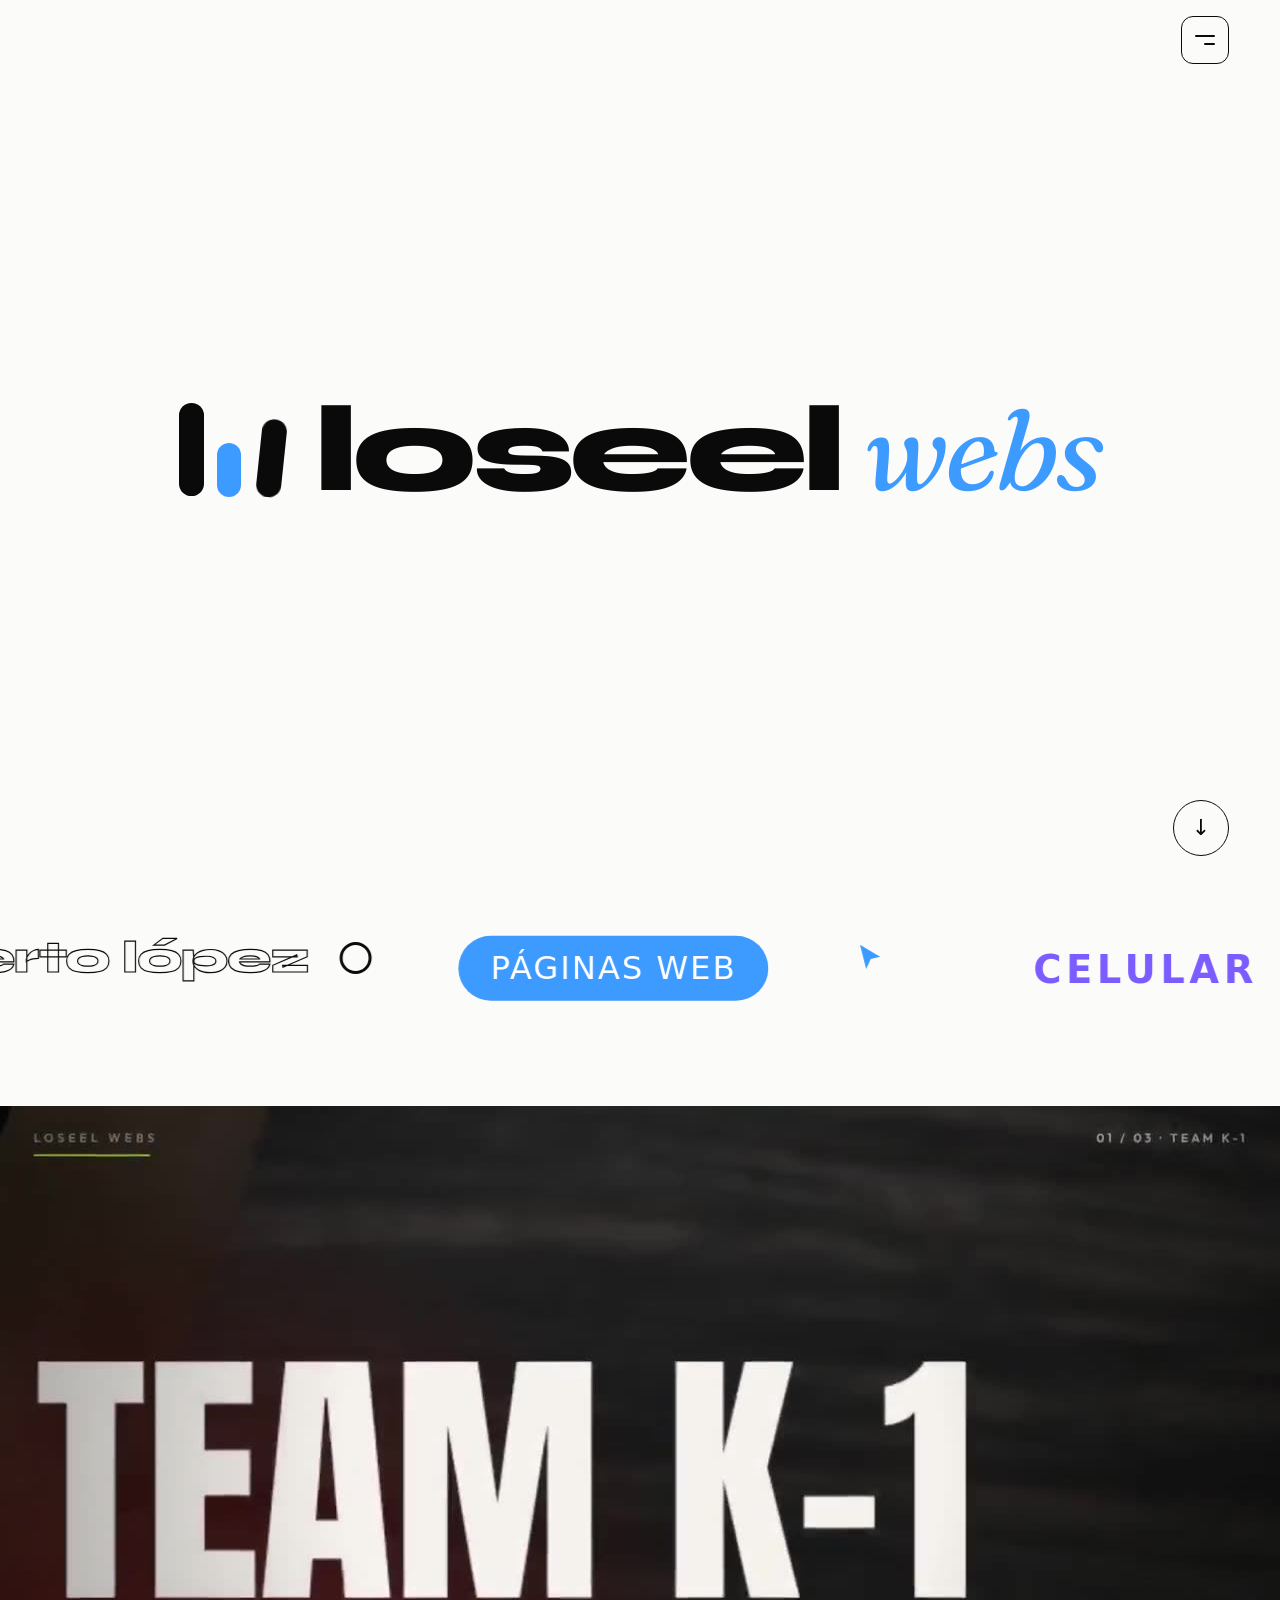
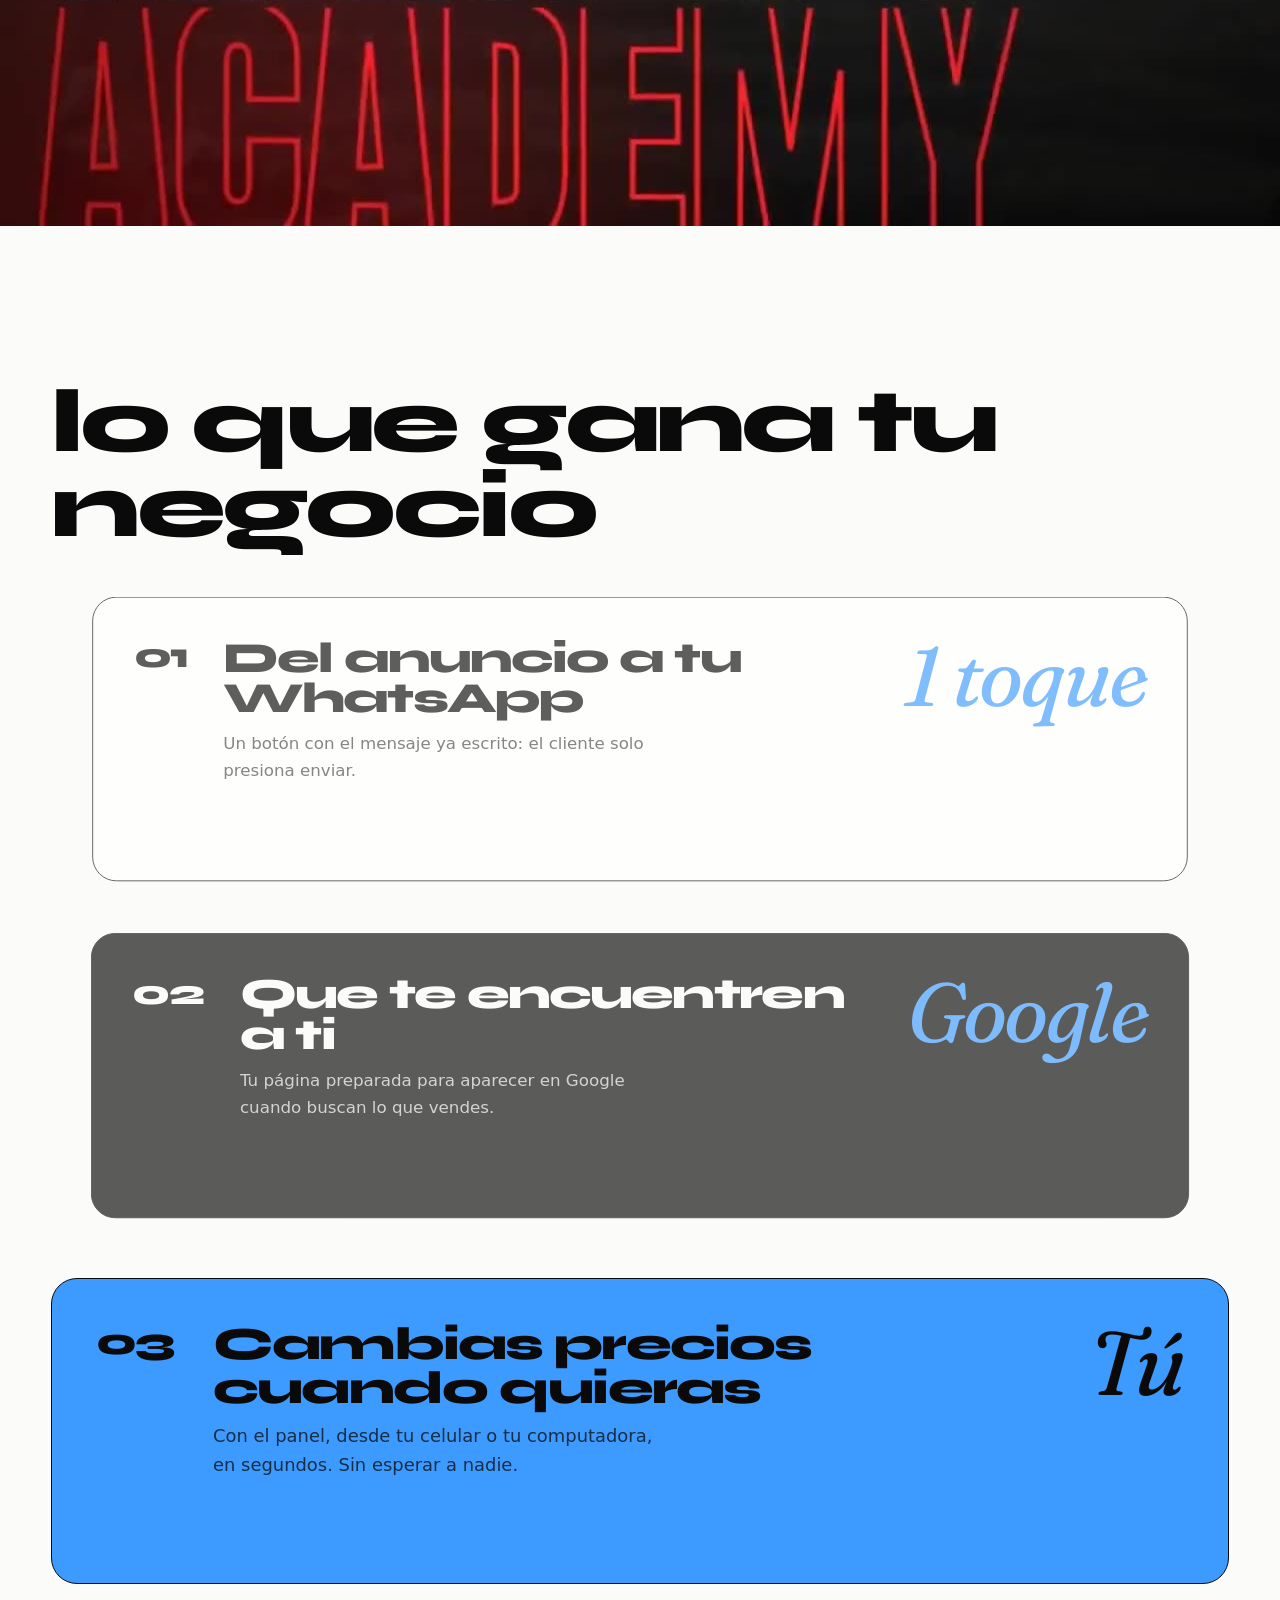
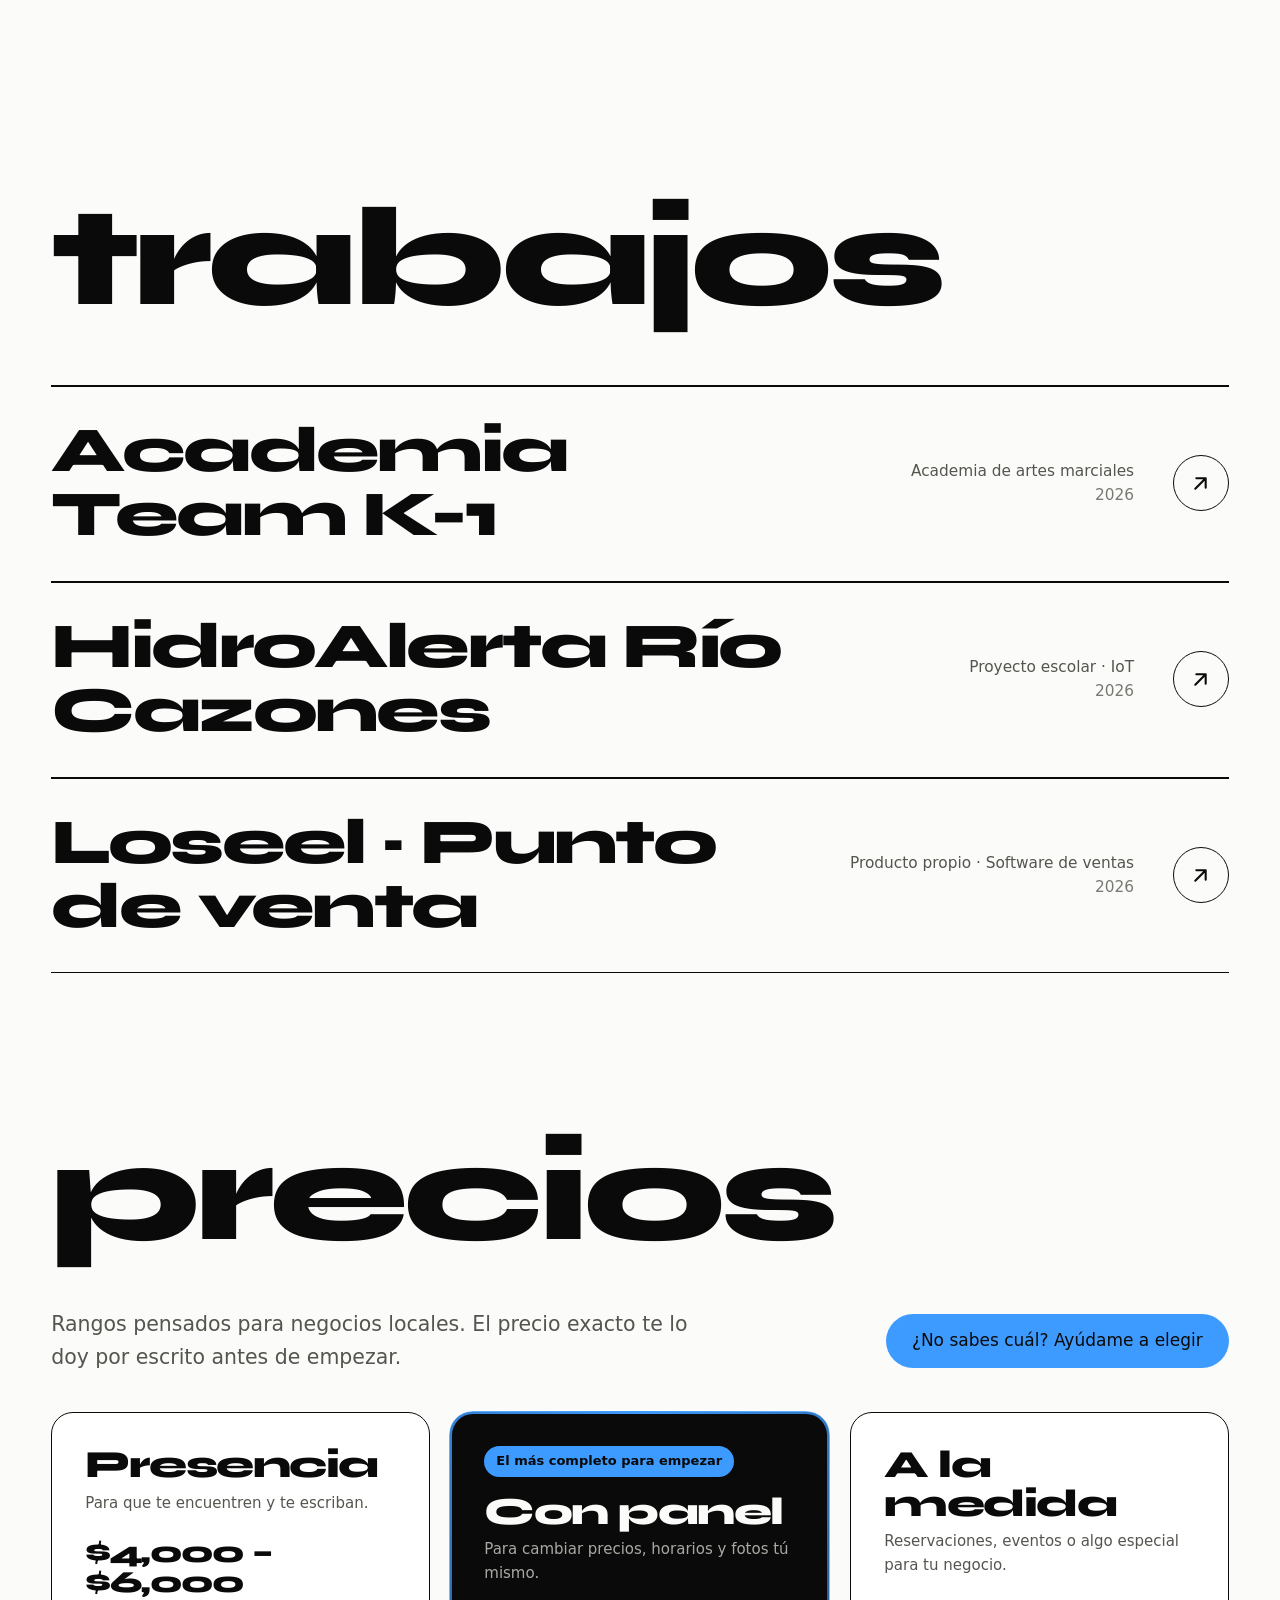
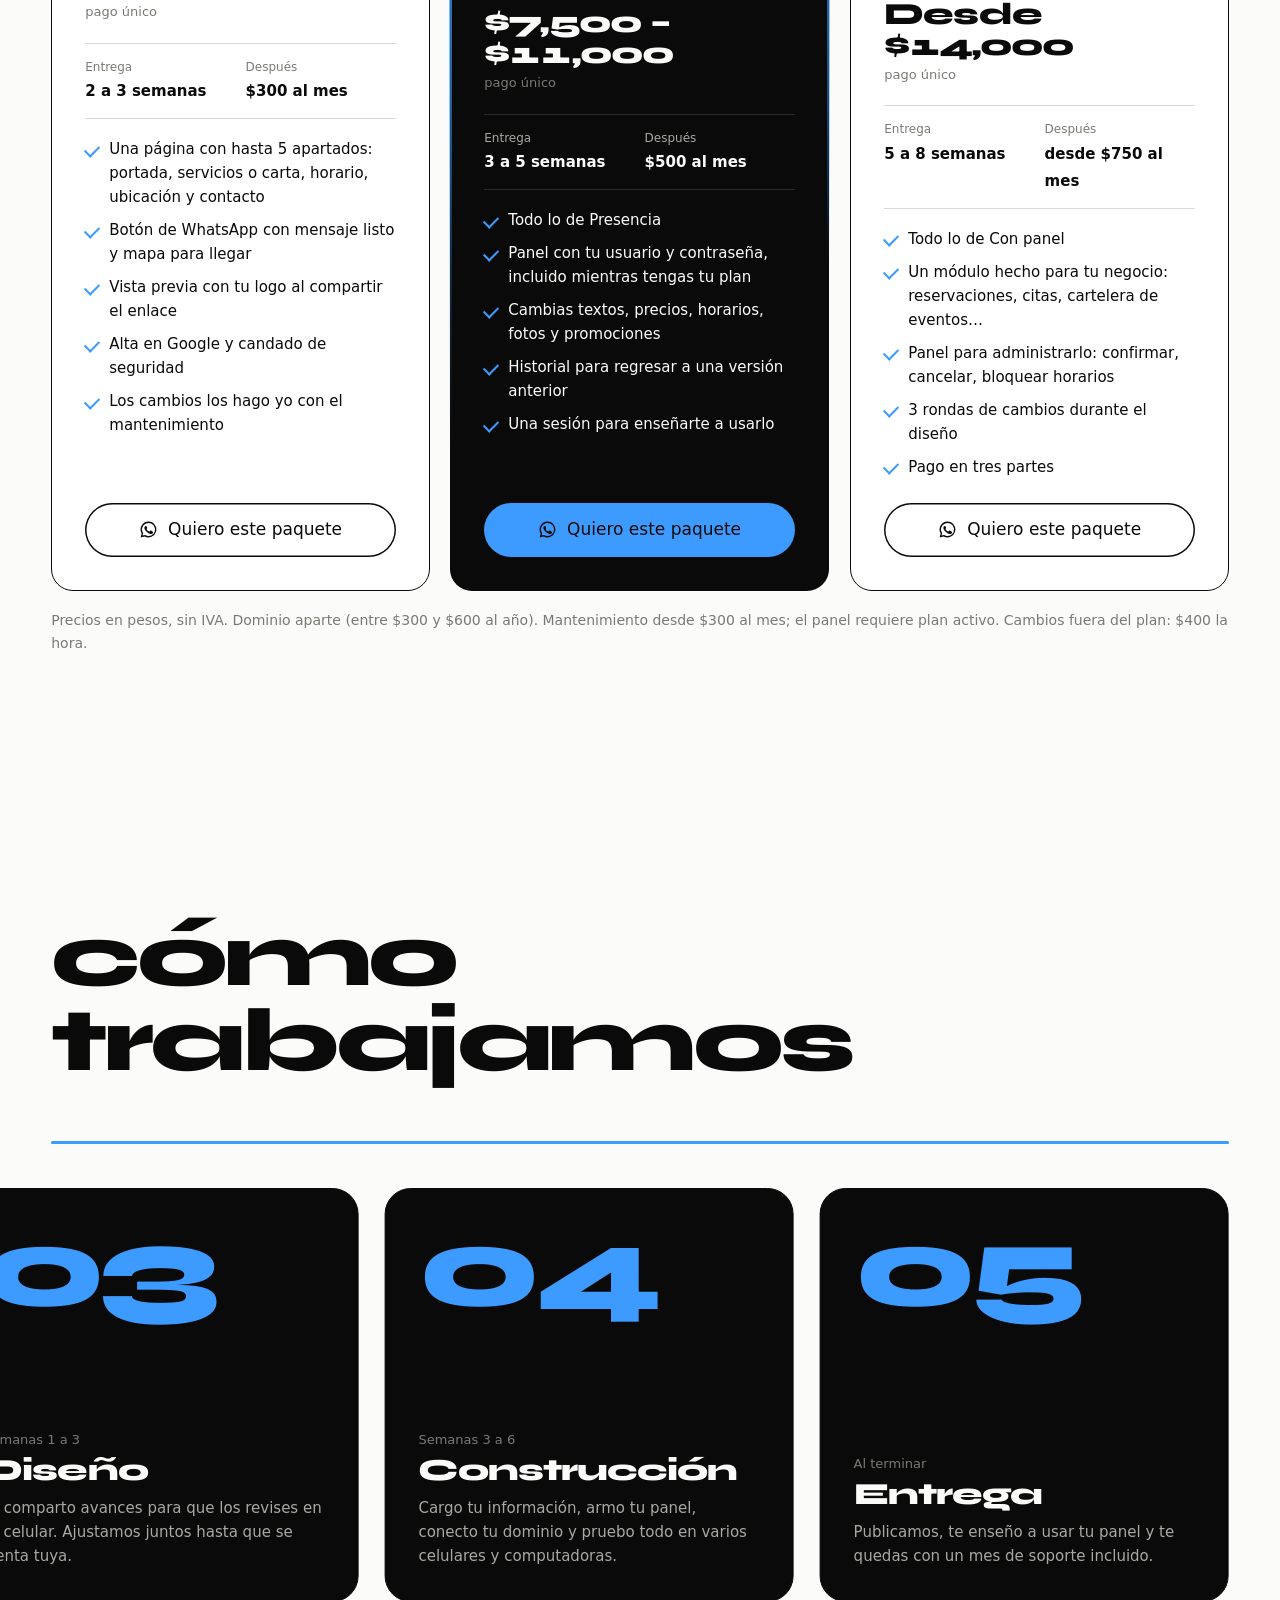
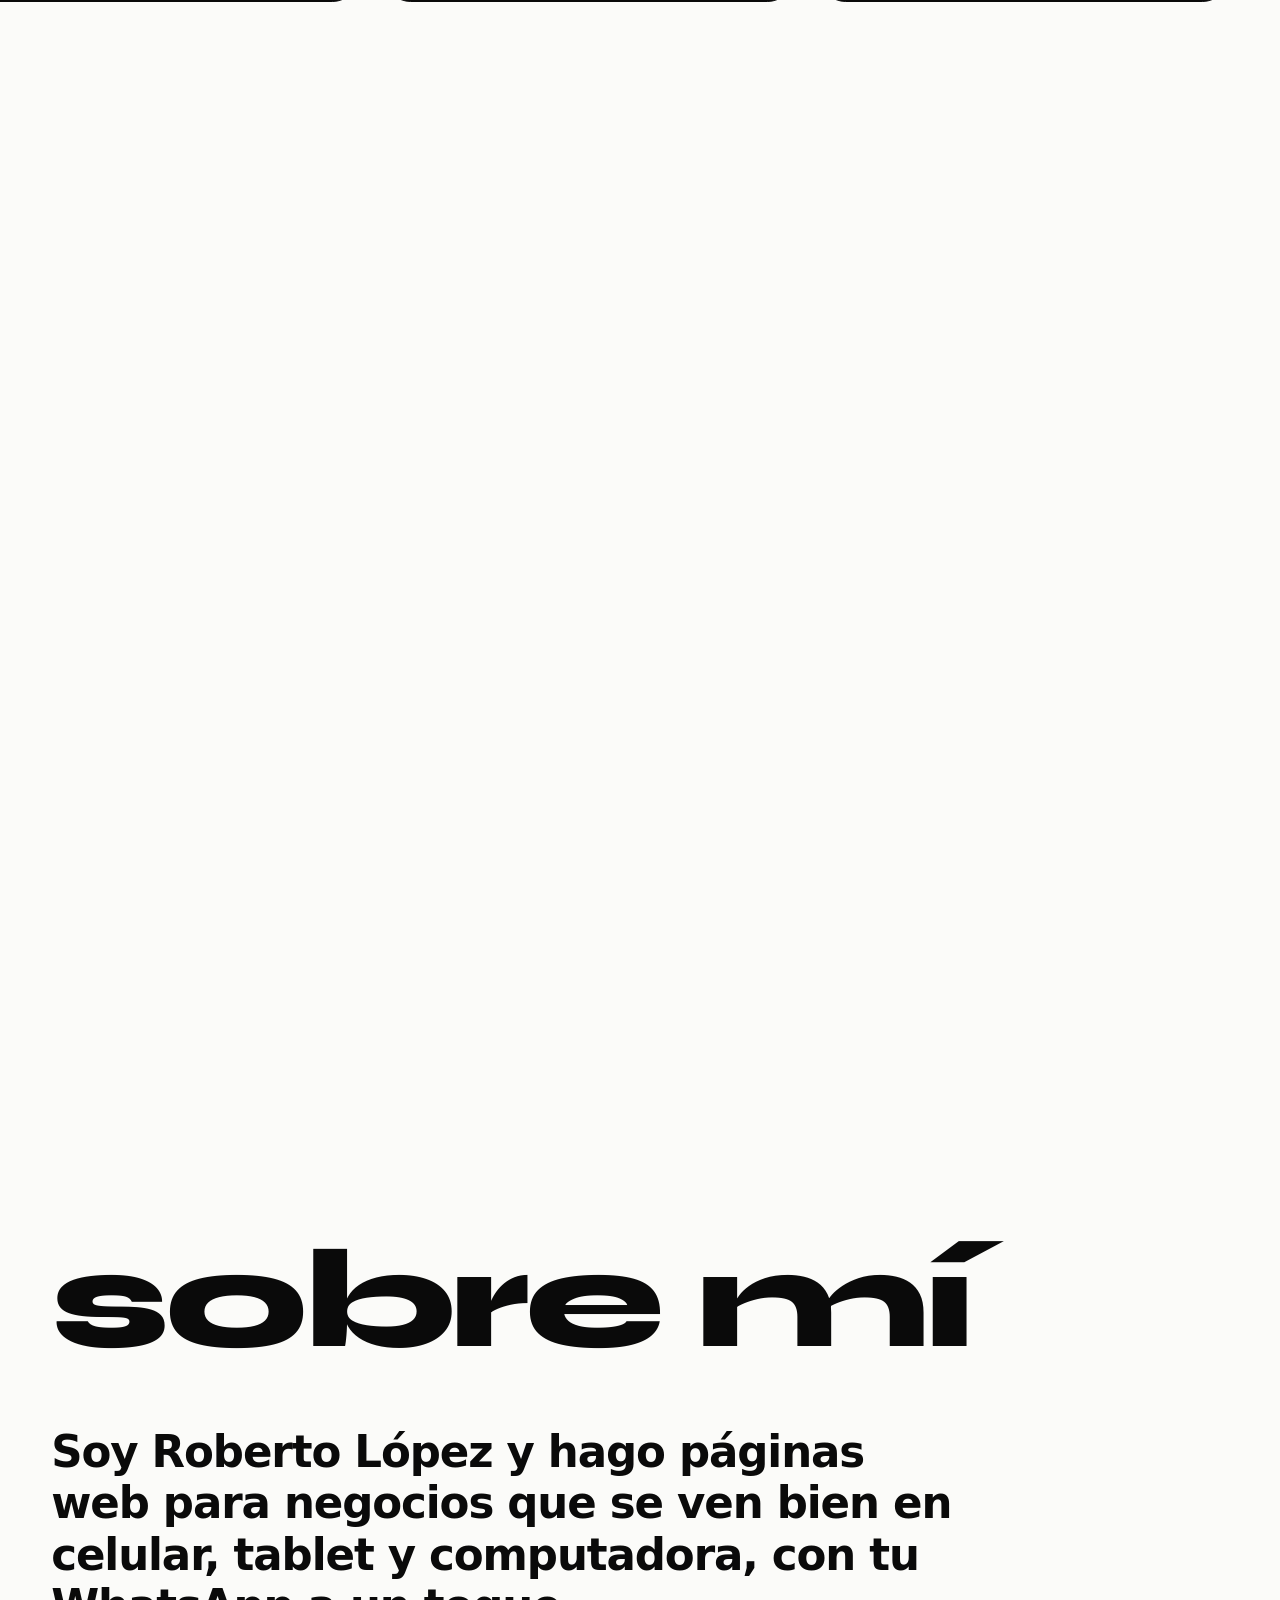
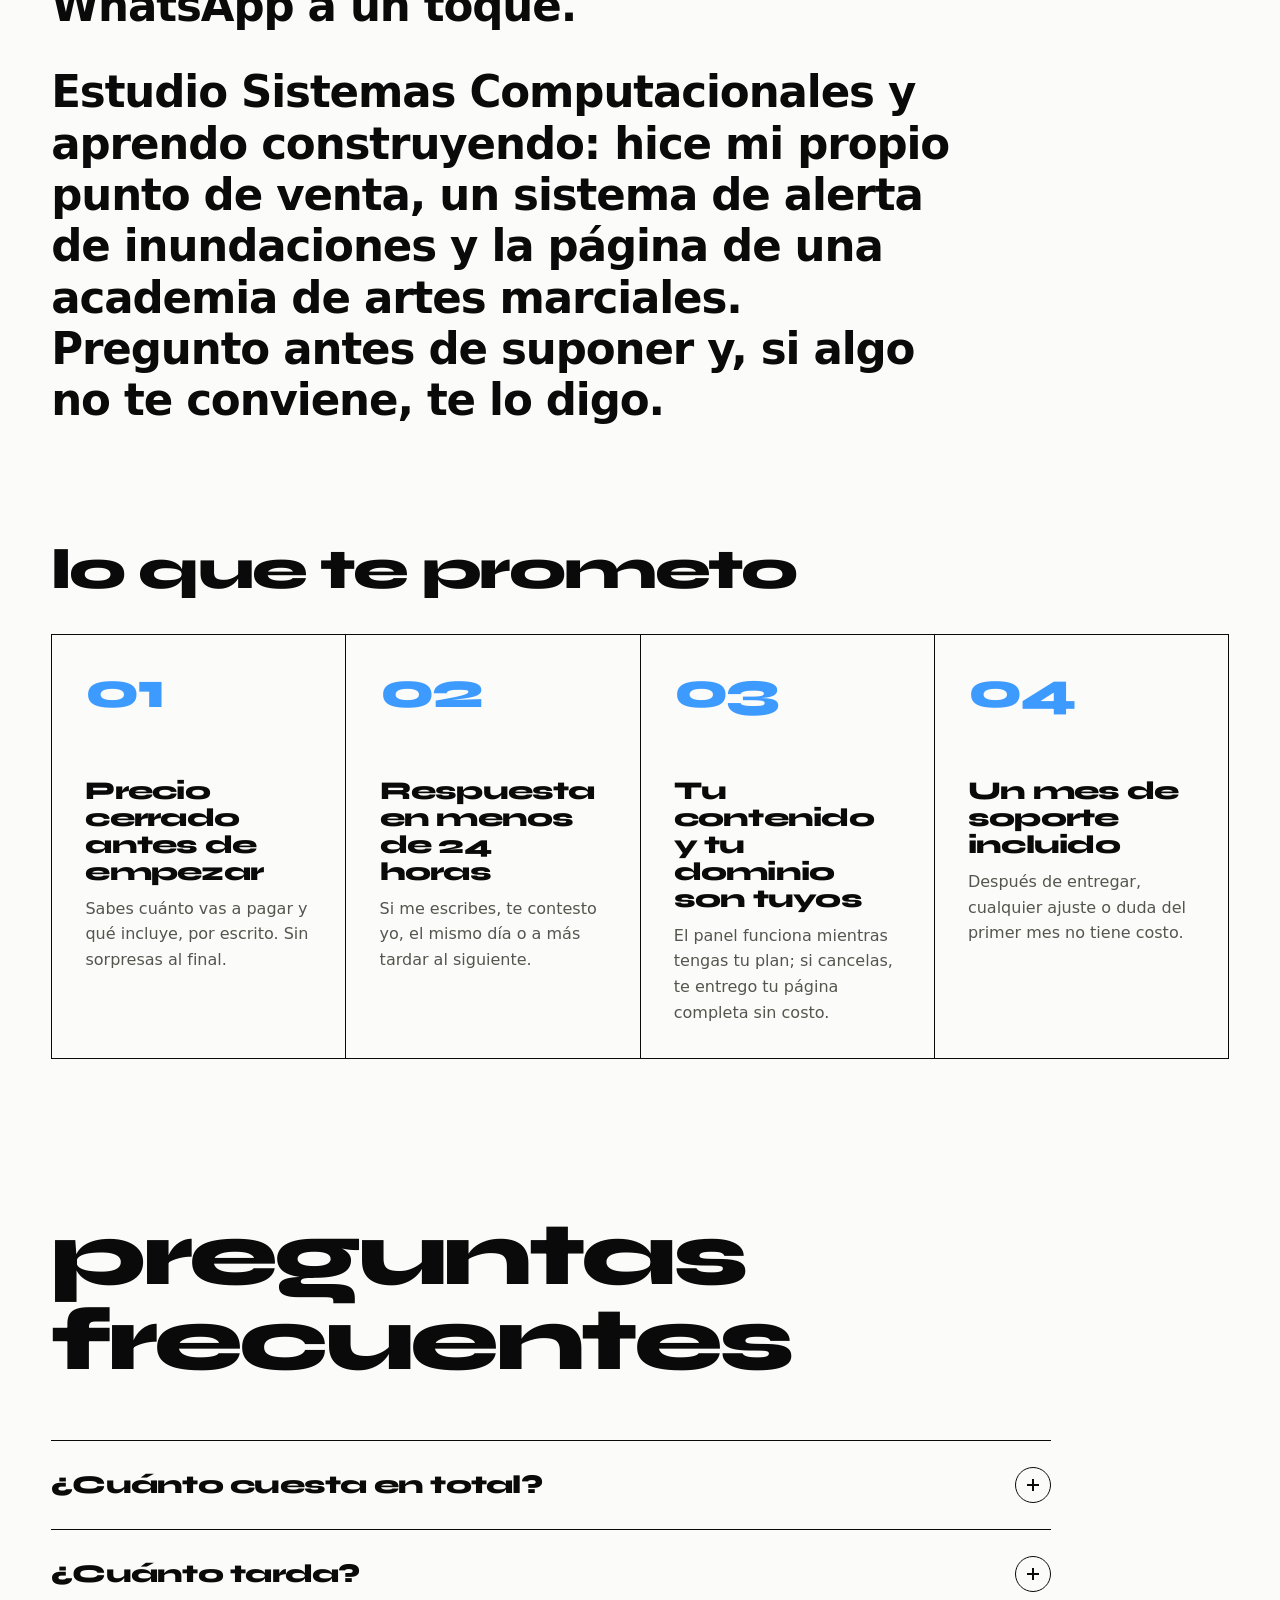
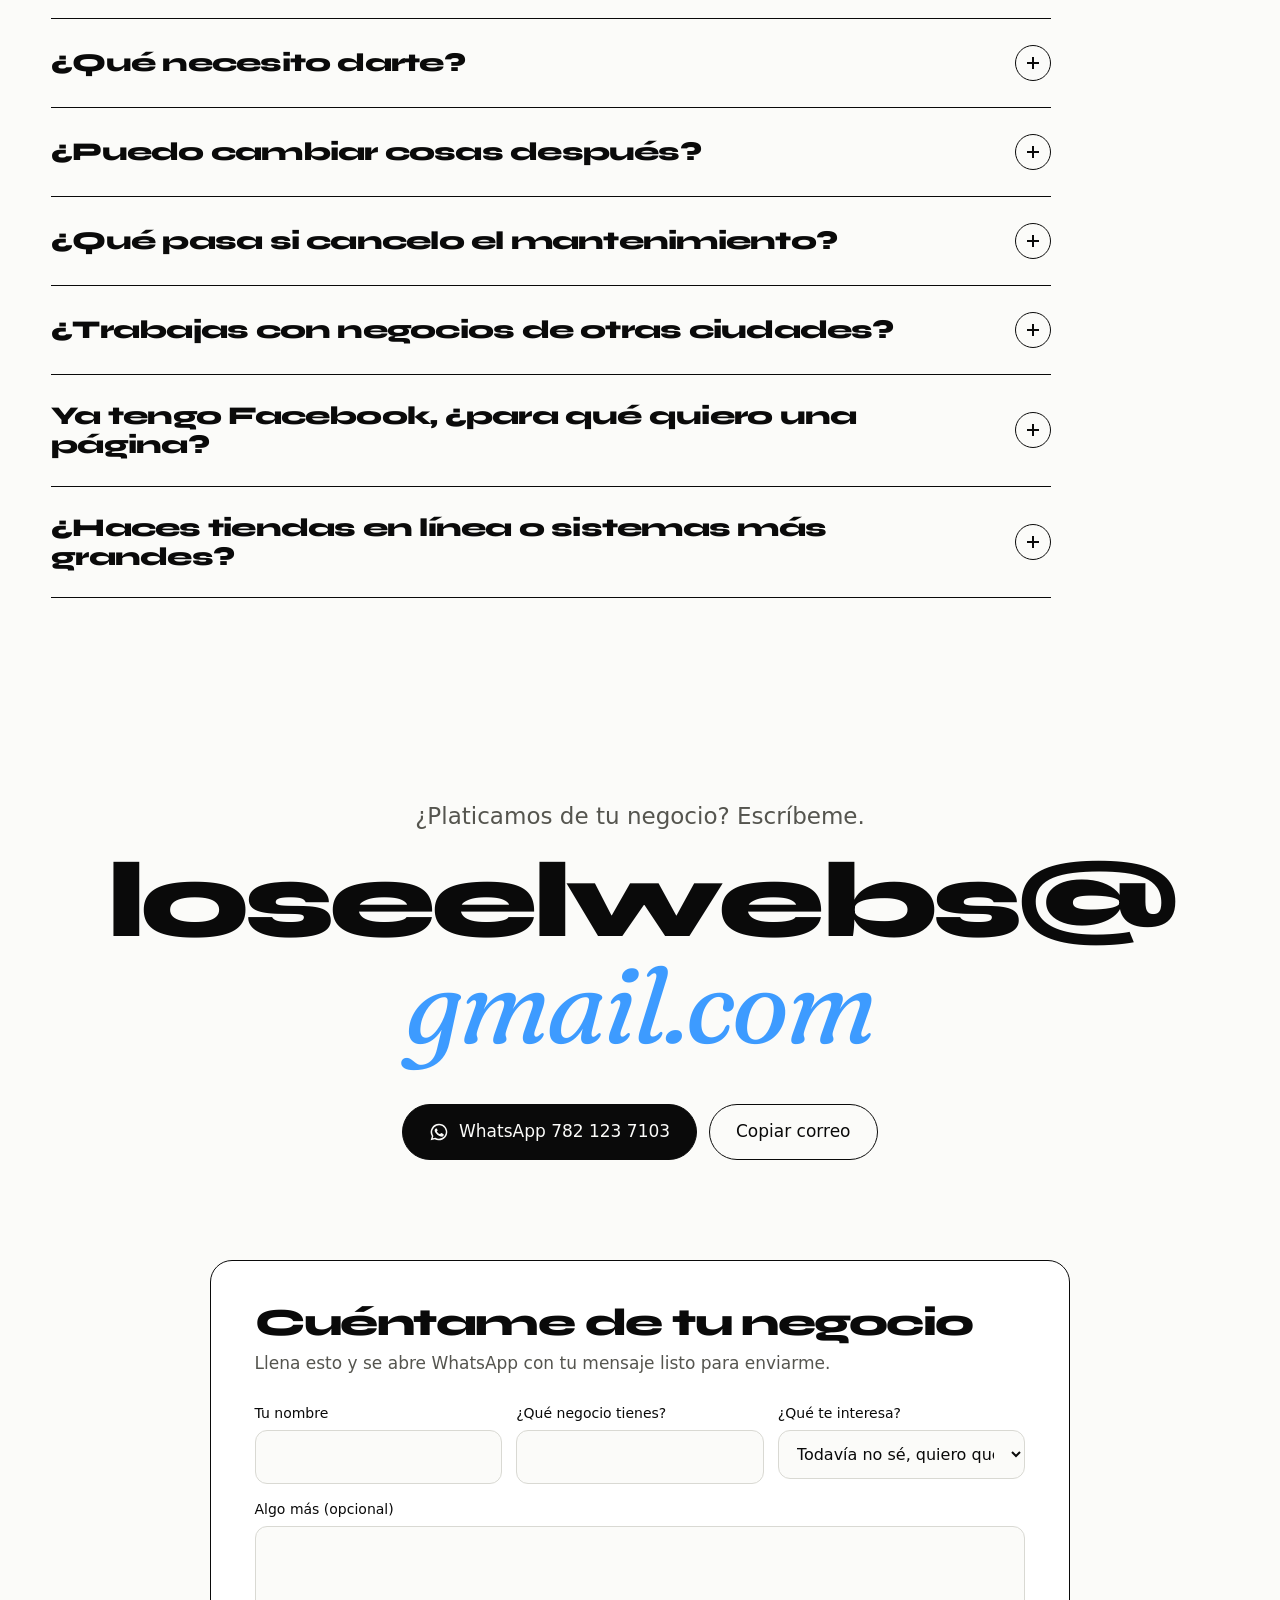
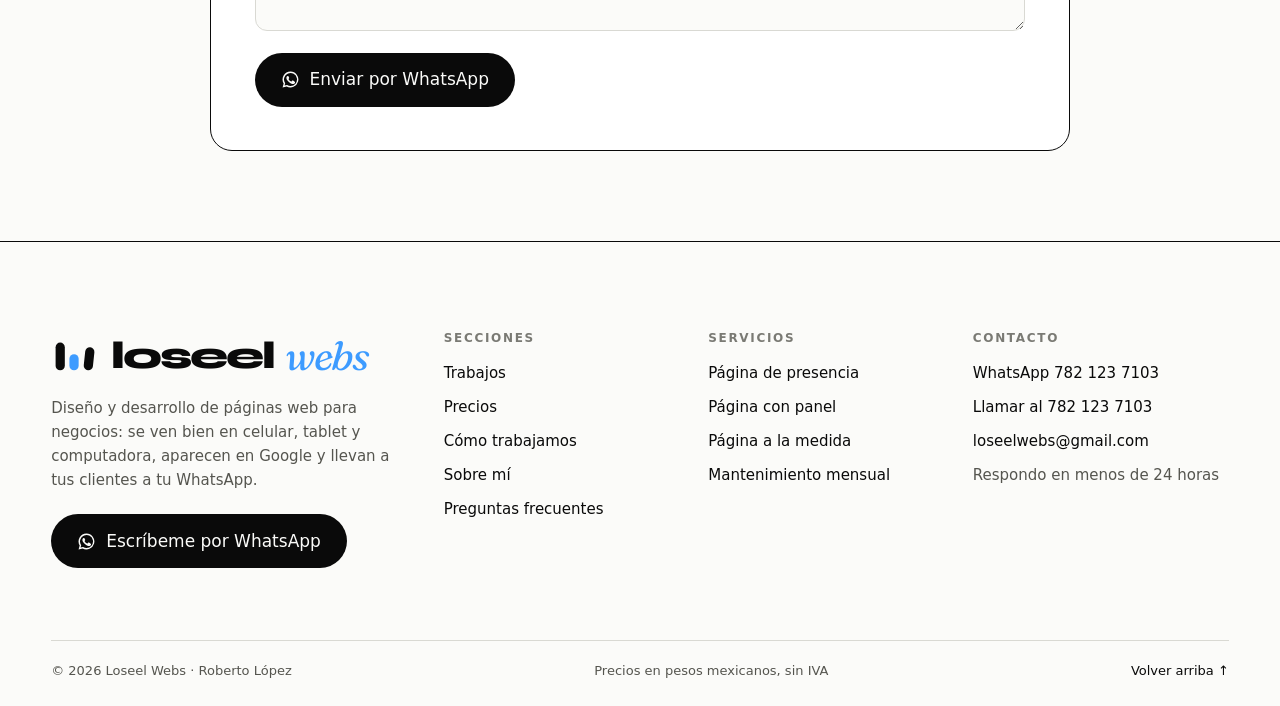
==== commit 5ef93426: "Add files via upload" ====
--- a/index.html
+++ b/index.html
@@ -1,44 +1,61 @@
 <!DOCTYPE html>
-<html lang="es">
+<html lang="es-MX">
 <head>
 <meta charset="utf-8">
 <meta name="viewport" content="width=device-width,initial-scale=1,viewport-fit=cover">
-<title>Loseel Webs · Páginas web para negocios</title>
-<meta name="description" content="Soy Roberto y hago páginas web para negocios que se ven bien en celular, tablet y computadora, con tu WhatsApp a un toque.">
-<meta name="theme-color" content="#f1f1ee">
-<meta property="og:title" content="Loseel Webs · Páginas web para negocios">
-<meta property="og:description" content="Páginas web para negocios que se ven bien en celular, tablet y computadora, con tu WhatsApp a un toque.">
+<title>Loseel Webs · Diseño de páginas web para negocios</title>
+<meta name="description" content="Diseño y desarrollo de páginas web para negocios: se ven bien en celular, tablet y computadora, aparecen en Google y llevan a tus clientes a tu WhatsApp. Desde $3,500.">
+<meta name="robots" content="index,follow,max-image-preview:large">
+<meta name="author" content="Roberto López">
+<meta name="theme-color" content="#fbfbf9">
+<link rel="canonical" href="https://portafolio.loseelwebs.workers.dev/">
+<!-- Google Search Console: cuando des de alta la página, pega aquí la etiqueta que te dé Google, por ejemplo:
+<meta name="google-site-verification" content="CODIGO_QUE_TE_DA_GOOGLE"> -->
+<meta property="og:type" content="website">
+<meta property="og:locale" content="es_MX">
+<meta property="og:site_name" content="Loseel Webs">
+<meta property="og:title" content="Loseel Webs · Diseño de páginas web para negocios">
+<meta property="og:description" content="Páginas web que se ven bien en celular, tablet y computadora, aparecen en Google y llevan a tus clientes a tu WhatsApp.">
+<meta property="og:url" content="https://portafolio.loseelwebs.workers.dev/">
 <meta property="og:image" content="https://portafolio.loseelwebs.workers.dev/img/og.jpg">
-<meta property="og:url" content="https://portafolio.loseelwebs.workers.dev/">
-<link rel="canonical" href="https://portafolio.loseelwebs.workers.dev/">
+<meta property="og:image:width" content="1200">
+<meta property="og:image:height" content="630">
+<meta property="og:image:alt" content="Loseel Webs, páginas web para negocios">
+<meta name="twitter:card" content="summary_large_image">
+<meta name="twitter:title" content="Loseel Webs · Diseño de páginas web para negocios">
+<meta name="twitter:description" content="Páginas web para negocios, con WhatsApp a un toque y panel para cambiar precios.">
+<meta name="twitter:image" content="https://portafolio.loseelwebs.workers.dev/img/og.jpg">
 <link rel="icon" href="favicon.ico" sizes="any">
+<link rel="icon" href="img/favicon-32.png" type="image/png" sizes="32x32">
 <link rel="apple-touch-icon" href="img/apple-touch-icon.png">
+<link rel="sitemap" type="application/xml" href="sitemap.xml">
 <link rel="preload" href="fonts/syne-latin-800-normal.woff2" as="font" type="font/woff2" crossorigin>
 <link rel="stylesheet" href="css/estilo.css">
-<script>try{if(!matchMedia("(prefers-reduced-motion: reduce)").matches)document.documentElement.classList.add("anim")}catch(e){}</script>
+<script type="application/ld+json">{"@context": "https://schema.org", "@type": "WebSite", "name": "Loseel Webs", "url": "https://portafolio.loseelwebs.workers.dev/", "inLanguage": "es-MX"}</script>
+<script type="application/ld+json">{"@context": "https://schema.org", "@type": "ProfessionalService", "name": "Loseel Webs", "url": "https://portafolio.loseelwebs.workers.dev/", "image": "https://portafolio.loseelwebs.workers.dev/img/og.jpg", "logo": "https://portafolio.loseelwebs.workers.dev/img/apple-touch-icon.png", "description": "Diseño y desarrollo de páginas web para negocios: se ven bien en celular, tablet y computadora, con botón de WhatsApp, alta en Google y panel para cambiar precios y horarios.", "telephone": "+52 782 123 7103", "email": "loseelwebs@gmail.com", "priceRange": "$4,000 – $14,000+ MXN", "areaServed": {"@type": "Country", "name": "México"}, "founder": {"@type": "Person", "name": "Roberto López", "jobTitle": "Diseñador y desarrollador web"}, "makesOffer": [{"@type": "Offer", "name": "Presencia", "description": "Para que te encuentren y te escriban.", "priceCurrency": "MXN", "priceSpecification": {"@type": "PriceSpecification", "minPrice": 4000, "maxPrice": 6000, "priceCurrency": "MXN"}}, {"@type": "Offer", "name": "Con panel", "description": "Para cambiar precios, horarios y fotos tú mismo.", "priceCurrency": "MXN", "priceSpecification": {"@type": "PriceSpecification", "minPrice": 7500, "maxPrice": 11000, "priceCurrency": "MXN"}}, {"@type": "Offer", "name": "A la medida", "description": "Reservaciones, eventos o algo especial para tu negocio.", "priceCurrency": "MXN", "priceSpecification": {"@type": "PriceSpecification", "minPrice": 14000, "priceCurrency": "MXN"}}]}</script>
+<script type="application/ld+json">{"@context": "https://schema.org", "@type": "FAQPage", "mainEntity": [{"@type": "Question", "name": "¿Cuánto cuesta en total?", "acceptedAnswer": {"@type": "Answer", "text": "Depende de lo que necesites: una página de presencia va de $4,000 a $6,000, una con panel de $7,500 a $11,000 y una a la medida desde $14,000. Antes de empezar te doy un precio cerrado por escrito. Aparte pagas tu dominio (entre $300 y $600 al año) y el mantenimiento mensual, desde $300. Los cambios fuera del plan cuestan $400 la hora."}}, {"@type": "Question", "name": "¿Cuánto tarda?", "acceptedAnswer": {"@type": "Answer", "text": "Entre 2 y 8 semanas según el paquete. La mayor parte del tiempo se va en diseñar y ajustar contigo hasta que quede como quieres. Ayuda mucho que me compartas pronto tus fotos, precios y textos."}}, {"@type": "Question", "name": "¿Qué necesito darte?", "acceptedAnswer": {"@type": "Answer", "text": "Tu logo si tienes, fotos de tu negocio y de lo que vendes, precios, horario, dirección y tus redes. Si no tienes buenas fotos o no sabes qué escribir, te ayudo a resolverlo."}}, {"@type": "Question", "name": "¿Puedo cambiar cosas después?", "acceptedAnswer": {"@type": "Answer", "text": "Sí. Con el paquete Con panel cambias textos, precios, horarios y fotos tú mismo desde tu celular o computadora; el panel funciona mientras tengas tu plan de mantenimiento activo. Si tienes Presencia, me mandas el cambio por WhatsApp y lo hago yo con el mantenimiento. Secciones nuevas o cambios de diseño se cotizan aparte."}}, {"@type": "Question", "name": "¿Qué pasa si cancelo el mantenimiento?", "acceptedAnswer": {"@type": "Answer", "text": "Tu contenido y tu dominio son tuyos. Si cancelas, te entrego tu página completa sin costo; solo deja de funcionar el panel, porque depende del servicio que yo mantengo."}}, {"@type": "Question", "name": "¿Trabajas con negocios de otras ciudades?", "acceptedAnswer": {"@type": "Answer", "text": "Sí. Todo se puede hacer a distancia: platicamos por WhatsApp o videollamada, te comparto los avances con un enlace y lo revisas desde tu celular."}}, {"@type": "Question", "name": "Ya tengo Facebook, ¿para qué quiero una página?", "acceptedAnswer": {"@type": "Answer", "text": "Facebook sirve mucho para publicar, pero ahí tus horarios y precios se pierden entre publicaciones y no siempre te encuentran en Google. La página junta todo en un solo lugar, siempre al día, y desde ahí enlazas tu Facebook."}}, {"@type": "Question", "name": "¿Haces tiendas en línea o sistemas más grandes?", "acceptedAnswer": {"@type": "Answer", "text": "Por ahora me enfoco en páginas para negocios. Para tiendas y refaccionarias estoy desarrollando Loseel, mi propio punto de venta. Si tienes una idea más grande, platiquemos y te digo con honestidad si puedo hacerla."}}]}</script>
+<script src="js/arranque.js"></script>
 </head>
 <body>
-<canvas class="obj" aria-hidden="true"></canvas>
 <div class="progreso" aria-hidden="true"><i></i></div>
 <div class="cursor" aria-hidden="true"><svg class="c-flecha" viewBox="0 0 28 28"><path d="M4 3 L4 23 L9.5 18 L13 26 L16.5 24.5 L13 16.8 L20.5 16.5 Z"/></svg><svg class="c-mano" viewBox="0 0 28 28"><path d="M11 3.5c1.1 0 2 .9 2 2V12h.5V10c0-1.1.9-2 2-2s2 .9 2 2v2.2c.3-.8 1-1.2 1.8-1.2 1.1 0 2 .9 2 2v1c.3-.4.8-.6 1.3-.6 1 0 1.9.8 1.9 1.9V20c0 3.6-2.9 6.5-6.5 6.5h-2.5c-2 0-3.8-1-5-2.6L6 18.6c-.6-.9-.4-2.1.5-2.7.8-.5 1.8-.4 2.5.3V5.5c0-1.1.9-2 2-2z"/></svg><span>ver</span></div>
-<canvas class="capa" id="capa" aria-hidden="true"></canvas>
-<a class="logo-mini" id="logoMini" href="#inicio" aria-label="Loseel Webs, ir al inicio"><span class="pal">loseel</span><span class="pal">webs</span></a>
+<a class="logo-mini" id="logoMini" href="#inicio" aria-label="Loseel Webs, ir al inicio"><span class="barras" aria-hidden="true"><i></i><i></i><i></i></span><span class="pal">loseel</span><span class="pal">webs</span></a>
 
 <header class="top">
   <button type="button" class="menu-b" data-menu aria-expanded="false" aria-controls="menu" aria-label="Abrir el menú"><span aria-hidden="true"><i></i><i></i></span><svg class="l-boton" viewBox="0 0 200 220" aria-hidden="true"><path class="trazo" d="M118 46 C 132 20, 160 22, 152 46 C 144 70, 104 86, 92 112 C 80 138, 70 168, 58 184 C 48 198, 30 200, 28 188 C 26 176, 44 170, 62 176 C 86 184, 110 196, 140 188 C 154 184, 164 176, 170 168"/></svg></button>
 </header>
 
 <main>
-<!-- 1 · portada: partículas que arman el nombre -->
-<section class="hero" id="inicio">
-  <h1 class="sr">Loseel Webs, páginas web para negocios</h1>
-  <p class="nombre" id="nombre" aria-hidden="true"><span class="pal">loseel</span><span class="pal">webs</span></p>
+<!-- 1 · portada: aparece el nombre y una cortina azul se vuelve la barra del logo -->
+<section class="hero pre" id="inicio">
+  <h1 class="sr">Loseel Webs · Diseño de páginas web para negocios</h1>
+  <div class="hero-logo" id="heroLogo" aria-hidden="true"><span class="barras" aria-hidden="true"><i></i><i></i><i></i></span><span class="nom"><span class="lo">loseel</span><span class="we">webs</span></span></div>
+  <i class="cortina" aria-hidden="true"></i>
   <a class="bajar mag" href="#trabajos" aria-label="Ver trabajos"><span>↓</span></a>
 </section>
 
 <!-- 2 · franja que reacciona al scroll -->
 <div class="marq" aria-hidden="true"><div class="marq-in" id="marq"></div></div>
-<div class="rayas" aria-hidden="true"></div>
 
 <!-- 3 · showreel que se abre al bajar -->
 <section class="reel" aria-label="Showreel">
@@ -47,7 +64,7 @@
 
 <!-- 4 · lo que gana: tarjetas que se apilan -->
 <section class="sec" id="gana">
-  <h2 class="tit chico" data-tit="giro">lo que gana tu negocio</h2>
+  <h2 class="tit chico" data-tit="sube">lo que gana tu negocio</h2>
   <div class="pila">
     <article class="hoja h-blanca"><b class="hoja-n">01</b><div><h3>Del anuncio a tu WhatsApp</h3><p>Un botón con el mensaje ya escrito: el cliente solo presiona enviar.</p></div><span class="hoja-g">1 toque</span></article>
     <article class="hoja h-negra"><b class="hoja-n">02</b><div><h3>Que te encuentren a ti</h3><p>Tu página preparada para aparecer en Google cuando buscan lo que vendes.</p></div><span class="hoja-g">Google</span></article>
@@ -58,7 +75,12 @@
 <!-- 5 · trabajos: lista con vista previa -->
 <section class="sec" id="trabajos">
   <h2 class="tit" data-tit="sube">trabajos</h2>
-  <ul class="lista" id="lista"></ul>
+  <ul class="lista" id="lista">
+<li class="fila" style="--d:0ms"><button type="button" data-caso="0" data-foto="img/k1-pc-inicio.jpg">
+  <span class="n">Academia Team K-1</span><span class="g">Academia de artes marciales<i>2026</i></span><span class="fl"><svg viewBox="0 0 24 24" aria-hidden="true"><use href="#i-flecha"></use></svg></span></button></li><li class="fila" style="--d:110ms"><button type="button" data-caso="1" data-foto="img/hx-pc-inicio.jpg">
+  <span class="n">HidroAlerta Río Cazones</span><span class="g">Proyecto escolar · IoT<i>2026</i></span><span class="fl"><svg viewBox="0 0 24 24" aria-hidden="true"><use href="#i-flecha"></use></svg></span></button></li><li class="fila" style="--d:220ms"><button type="button" data-caso="2" data-foto="img/pos-pc-venta.jpg">
+  <span class="n">Loseel · Punto de venta</span><span class="g">Producto propio · Software de ventas<i>2026</i></span><span class="fl"><svg viewBox="0 0 24 24" aria-hidden="true"><use href="#i-flecha"></use></svg></span></button></li>
+  </ul>
 </section>
 
 <!-- 6 · precios: tarjetas que giran al entrar -->
@@ -68,14 +90,28 @@
     <p class="intro-sec rv">Rangos pensados para negocios locales. El precio exacto te lo doy por escrito antes de empezar.</p>
     <button type="button" class="btn halo" data-abrir="quiz"><span>¿No sabes cuál? Ayúdame a elegir</span></button>
   </div>
-  <div class="planes" id="planes"></div>
-  <p class="letra-chica rv">Precios en pesos, sin IVA. Dominio aparte (entre $300 y $600 al año). Mantenimiento desde $250 al mes; el panel requiere plan activo. Cambios fuera del plan: $350 la hora.</p>
+  <div class="planes" id="planes">
+<article class="plan fx-luz" style="--d:0ms">
+  <h3>Presencia</h3><p class="para">Para que te encuentren y te escriban.</p><div class="precio" data-min="4000" data-max="6000">$4,000 – $6,000</div><p class="unico">pago único</p>
+  <div class="dd"><div><small>Entrega</small><b>2 a 3 semanas</b></div><div><small>Después</small><b>$300 al mes</b></div></div>
+  <ul><li>Una página con hasta 5 apartados: portada, servicios o carta, horario, ubicación y contacto</li><li>Botón de WhatsApp con mensaje listo y mapa para llegar</li><li>Vista previa con tu logo al compartir el enlace</li><li>Alta en Google y candado de seguridad</li><li>Los cambios los hago yo con el mantenimiento</li></ul>
+  <a class="btn borde" href="https://wa.me/527821237103?text=Hola%20Roberto%2C%20vi%20tu%20portafolio%20y%20me%20interesa%20el%20paquete%20Presencia.%20Te%20cuento%20de%20mi%20negocio%3A" target="_blank" rel="noopener"><svg viewBox="0 0 24 24" aria-hidden="true"><use href="#i-wa"></use></svg><span>Quiero este paquete</span></a><span class="luz" aria-hidden="true"></span></article><article class="plan rec fx-luz" style="--d:140ms"><span class="chip">El más completo para empezar</span>
+  <h3>Con panel</h3><p class="para">Para cambiar precios, horarios y fotos tú mismo.</p><div class="precio" data-min="7500" data-max="11000">$7,500 – $11,000</div><p class="unico">pago único</p>
+  <div class="dd"><div><small>Entrega</small><b>3 a 5 semanas</b></div><div><small>Después</small><b>$500 al mes</b></div></div>
+  <ul><li>Todo lo de Presencia</li><li>Panel con tu usuario y contraseña, incluido mientras tengas tu plan</li><li>Cambias textos, precios, horarios, fotos y promociones</li><li>Historial para regresar a una versión anterior</li><li>Una sesión para enseñarte a usarlo</li></ul>
+  <a class="btn halo" href="https://wa.me/527821237103?text=Hola%20Roberto%2C%20vi%20tu%20portafolio%20y%20me%20interesa%20el%20paquete%20Con%20panel.%20Te%20cuento%20de%20mi%20negocio%3A" target="_blank" rel="noopener"><svg viewBox="0 0 24 24" aria-hidden="true"><use href="#i-wa"></use></svg><span>Quiero este paquete</span></a><span class="luz" aria-hidden="true"></span></article><article class="plan fx-luz" style="--d:280ms">
+  <h3>A la medida</h3><p class="para">Reservaciones, eventos o algo especial para tu negocio.</p><div class="precio" data-min="14000" data-max="0">Desde $14,000</div><p class="unico">pago único</p>
+  <div class="dd"><div><small>Entrega</small><b>5 a 8 semanas</b></div><div><small>Después</small><b>desde $750 al mes</b></div></div>
+  <ul><li>Todo lo de Con panel</li><li>Un módulo hecho para tu negocio: reservaciones, citas, cartelera de eventos…</li><li>Panel para administrarlo: confirmar, cancelar, bloquear horarios</li><li>3 rondas de cambios durante el diseño</li><li>Pago en tres partes</li></ul>
+  <a class="btn borde" href="https://wa.me/527821237103?text=Hola%20Roberto%2C%20vi%20tu%20portafolio%20y%20me%20interesa%20el%20paquete%20A%20la%20medida.%20Te%20cuento%20de%20mi%20negocio%3A" target="_blank" rel="noopener"><svg viewBox="0 0 24 24" aria-hidden="true"><use href="#i-wa"></use></svg><span>Quiero este paquete</span></a><span class="luz" aria-hidden="true"></span></article>
+  </div>
+  <p class="letra-chica rv">Precios en pesos, sin IVA. Dominio aparte (entre $300 y $600 al año). Mantenimiento desde $300 al mes; el panel requiere plan activo. Cambios fuera del plan: $400 la hora.</p>
 </section>
 
 <!-- 7 · proceso: recorrido horizontal -->
 <section class="proceso" id="proceso">
   <div class="proc-fijo">
-    <h2 class="tit chico" data-tit="lado">cómo trabajamos</h2>
+    <h2 class="tit chico" data-tit="sube">cómo trabajamos</h2>
     <div class="proc-barra"><i id="procBarra"></i></div>
     <ol class="proc-pista" id="procPista">
       <li><span class="pn">01</span><small>Día 1</small><b>Platicamos</b><p>Me cuentas cómo trabajas, a quién le vendes y qué te gustaría lograr. Por WhatsApp, llamada o en persona.</p></li>
@@ -89,22 +125,24 @@
 
 <!-- 8 · sobre mí: texto que se pinta al bajar -->
 <section class="sec" id="sobre-mi">
-  <h2 class="tit" data-tit="cortina">sobre mí</h2>
+  <h2 class="tit" data-tit="sube">sobre mí</h2>
   <p class="pinta">Soy Roberto López y hago páginas web para negocios que se ven bien en celular, tablet y computadora, con tu WhatsApp a un toque.</p>
-  <p class="pinta">Estudio Sistemas Computacionales y aprendo construyendo: hice mi propio punto de venta, mi propio editor de páginas y la página de una academia de artes marciales. Pregunto antes de suponer y, si algo no te conviene, te lo digo.</p>
+  <p class="pinta">Estudio Sistemas Computacionales y aprendo construyendo: hice mi propio punto de venta, un sistema de alerta de inundaciones y la página de una academia de artes marciales. Pregunto antes de suponer y, si algo no te conviene, te lo digo.</p>
   <h3 class="sub-tit" data-tit="sube">lo que te prometo</h3>
   <div class="promesas">
-    <article class="tj limpia"><span class="tj-n">01</span><h3>Precio cerrado antes de empezar</h3><p>Sabes cuánto vas a pagar y qué incluye, por escrito. Sin sorpresas al final.</p></article>
-    <article class="tj limpia"><span class="tj-n">02</span><h3>Respuesta en menos de 24 horas</h3><p>Si me escribes, te contesto yo, el mismo día o a más tardar al siguiente.</p></article>
-    <article class="tj limpia"><span class="tj-n">03</span><h3>Tu contenido y tu dominio son tuyos</h3><p>El panel funciona mientras tengas tu plan; si cancelas, te entrego tu página completa sin costo.</p></article>
-    <article class="tj limpia"><span class="tj-n">04</span><h3>Un mes de soporte incluido</h3><p>Después de entregar, cualquier ajuste o duda del primer mes no tiene costo.</p></article>
+    <article class="tj"><span class="tj-n">01</span><h3>Precio cerrado antes de empezar</h3><p>Sabes cuánto vas a pagar y qué incluye, por escrito. Sin sorpresas al final.</p></article>
+    <article class="tj"><span class="tj-n">02</span><h3>Respuesta en menos de 24 horas</h3><p>Si me escribes, te contesto yo, el mismo día o a más tardar al siguiente.</p></article>
+    <article class="tj"><span class="tj-n">03</span><h3>Tu contenido y tu dominio son tuyos</h3><p>El panel funciona mientras tengas tu plan; si cancelas, te entrego tu página completa sin costo.</p></article>
+    <article class="tj"><span class="tj-n">04</span><h3>Un mes de soporte incluido</h3><p>Después de entregar, cualquier ajuste o duda del primer mes no tiene costo.</p></article>
   </div>
 </section>
 
 <!-- 9 · preguntas -->
 <section class="sec" id="preguntas">
-  <h2 class="tit chico" data-tit="borroso">preguntas frecuentes</h2>
-  <div class="faq" id="faq"></div>
+  <h2 class="tit chico" data-tit="sube">preguntas frecuentes</h2>
+  <div class="faq" id="faq">
+<details style="--d:0ms"><summary>¿Cuánto cuesta en total?<i aria-hidden="true"></i></summary><div class="r"><div><p>Depende de lo que necesites: una página de presencia va de $4,000 a $6,000, una con panel de $7,500 a $11,000 y una a la medida desde $14,000. Antes de empezar te doy un precio cerrado por escrito. Aparte pagas tu dominio (entre $300 y $600 al año) y el mantenimiento mensual, desde $300. Los cambios fuera del plan cuestan $400 la hora.</p></div></div></details><details style="--d:80ms"><summary>¿Cuánto tarda?<i aria-hidden="true"></i></summary><div class="r"><div><p>Entre 2 y 8 semanas según el paquete. La mayor parte del tiempo se va en diseñar y ajustar contigo hasta que quede como quieres. Ayuda mucho que me compartas pronto tus fotos, precios y textos.</p></div></div></details><details style="--d:160ms"><summary>¿Qué necesito darte?<i aria-hidden="true"></i></summary><div class="r"><div><p>Tu logo si tienes, fotos de tu negocio y de lo que vendes, precios, horario, dirección y tus redes. Si no tienes buenas fotos o no sabes qué escribir, te ayudo a resolverlo.</p></div></div></details><details style="--d:240ms"><summary>¿Puedo cambiar cosas después?<i aria-hidden="true"></i></summary><div class="r"><div><p>Sí. Con el paquete Con panel cambias textos, precios, horarios y fotos tú mismo desde tu celular o computadora; el panel funciona mientras tengas tu plan de mantenimiento activo. Si tienes Presencia, me mandas el cambio por WhatsApp y lo hago yo con el mantenimiento. Secciones nuevas o cambios de diseño se cotizan aparte.</p></div></div></details><details style="--d:320ms"><summary>¿Qué pasa si cancelo el mantenimiento?<i aria-hidden="true"></i></summary><div class="r"><div><p>Tu contenido y tu dominio son tuyos. Si cancelas, te entrego tu página completa sin costo; solo deja de funcionar el panel, porque depende del servicio que yo mantengo.</p></div></div></details><details style="--d:400ms"><summary>¿Trabajas con negocios de otras ciudades?<i aria-hidden="true"></i></summary><div class="r"><div><p>Sí. Todo se puede hacer a distancia: platicamos por WhatsApp o videollamada, te comparto los avances con un enlace y lo revisas desde tu celular.</p></div></div></details><details style="--d:480ms"><summary>Ya tengo Facebook, ¿para qué quiero una página?<i aria-hidden="true"></i></summary><div class="r"><div><p>Facebook sirve mucho para publicar, pero ahí tus horarios y precios se pierden entre publicaciones y no siempre te encuentran en Google. La página junta todo en un solo lugar, siempre al día, y desde ahí enlazas tu Facebook.</p></div></div></details><details style="--d:560ms"><summary>¿Haces tiendas en línea o sistemas más grandes?<i aria-hidden="true"></i></summary><div class="r"><div><p>Por ahora me enfoco en páginas para negocios. Para tiendas y refaccionarias estoy desarrollando Loseel, mi propio punto de venta. Si tienes una idea más grande, platiquemos y te digo con honestidad si puedo hacerla.</p></div></div></details>
+  </div>
 </section>
 
 <!-- 10 · contacto -->
@@ -129,7 +167,32 @@
 </section>
 </main>
 
-<footer class="pie"><span>Hecho por Roberto López</span><span>© 2026 Loseel Webs</span></footer>
+<footer class="pie">
+  <div class="pie-top">
+    <div class="pie-marca">
+      <p class="pie-logo"><svg class="pie-barras" viewBox="0 0 40 32" aria-hidden="true"><rect x="4" y="4" width="8" height="24" rx="4" fill="currentColor"/><rect x="16" y="14" width="8" height="14" rx="4" fill="#3d9bff"/><rect x="28" y="8" width="8" height="20" rx="4" fill="currentColor" transform="rotate(6 32 28)"/></svg>loseel <em>webs</em></p>
+      <p>Diseño y desarrollo de páginas web para negocios: se ven bien en celular, tablet y computadora, aparecen en Google y llevan a tus clientes a tu WhatsApp.</p>
+      <a class="btn" href="https://wa.me/527821237103" target="_blank" rel="noopener"><svg viewBox="0 0 24 24" aria-hidden="true"><use href="#i-wa"/></svg><span>Escríbeme por WhatsApp</span></a>
+    </div>
+    <nav class="pie-col" aria-label="Secciones">
+      <h2>Secciones</h2>
+      <a href="#trabajos">Trabajos</a><a href="#precios">Precios</a><a href="#proceso">Cómo trabajamos</a><a href="#sobre-mi">Sobre mí</a><a href="#preguntas">Preguntas frecuentes</a>
+    </nav>
+    <div class="pie-col">
+      <h2>Servicios</h2>
+      <a href="#precios">Página de presencia</a><a href="#precios">Página con panel</a><a href="#precios">Página a la medida</a><a href="#precios">Mantenimiento mensual</a>
+    </div>
+    <div class="pie-col">
+      <h2>Contacto</h2>
+      <a href="https://wa.me/527821237103" target="_blank" rel="noopener">WhatsApp 782 123 7103</a><a href="tel:+527821237103">Llamar al 782 123 7103</a><a href="mailto:loseelwebs@gmail.com">loseelwebs@gmail.com</a><span>Respondo en menos de 24 horas</span>
+    </div>
+  </div>
+  <div class="pie-bajo">
+    <span>© 2026 Loseel Webs · Roberto López</span>
+    <span>Precios en pesos mexicanos, sin IVA</span>
+    <a class="pie-arriba" href="#inicio">Volver arriba ↑</a>
+  </div>
+</footer>
 
 <div class="vista" id="vista" aria-hidden="true"><img alt=""></div>
 <div class="aviso" role="status"></div>
@@ -138,18 +201,6 @@
   <nav class="menu-links" aria-label="Secciones">
     <a href="#inicio"><span data-t="Inicio">Inicio</span></a><a href="#gana"><span data-t="Lo que gana tu negocio">Lo que gana tu negocio</span></a><a href="#trabajos"><span data-t="Trabajos">Trabajos</span></a><a href="#precios"><span data-t="Precios">Precios</span></a><a href="#proceso"><span data-t="Cómo trabajamos">Cómo trabajamos</span></a><a href="#sobre-mi"><span data-t="Sobre mí">Sobre mí</span></a><a href="#preguntas"><span data-t="Preguntas">Preguntas</span></a><a href="#contacto"><span data-t="Contacto">Contacto</span></a>
   </nav>
-  <div class="menu-info">
-    <h3>Información útil</h3>
-    <dl>
-      <div><dt>Paquetes</dt><dd>Desde $3,500, pago único</dd></div>
-      <div><dt>Tiempo de entrega</dt><dd>De 2 a 8 semanas según el paquete</dd></div>
-      <div><dt>Dominio</dt><dd>Entre $300 y $600 al año, aparte. Puede quedar a tu nombre</dd></div>
-      <div><dt>Mantenimiento</dt><dd>Desde $250 al mes; el panel requiere plan activo</dd></div>
-      <div><dt>Cambios fuera del plan</dt><dd>$350 la hora</dd></div>
-      <div><dt>Forma de pago</dt><dd>50 % al empezar y 50 % al entregar</dd></div>
-      <div><dt>Otras ciudades</dt><dd>Trabajo a distancia, por WhatsApp o videollamada</dd></div>
-    </dl>
-  </div>
   <div class="menu-cont">
     <a class="btn halo" href="https://wa.me/527821237103?text=Hola%20Roberto%2C%20vi%20tu%20portafolio%20y%20me%20gustar%C3%ADa%20platicar%20sobre%20una%20p%C3%A1gina%20para%20mi%20negocio." target="_blank" rel="noopener"><svg viewBox="0 0 24 24" aria-hidden="true"><use href="#i-wa"/></svg><span>Escríbeme por WhatsApp</span></a>
     <p><a href="tel:+527821237103">782 123 7103</a><br><a href="mailto:loseelwebs@gmail.com">loseelwebs@gmail.com</a><br>Respondo en menos de 24 horas</p>
@@ -184,7 +235,6 @@
 </svg>
 <script src="js/casos.js"></script>
 <script src="js/lenis.min.js"></script>
-<script src="js/intro.js"></script>
 <script src="js/sitio.js"></script>
 </body>
 </html>
--- a/css/estilo.css
+++ b/css/estilo.css
@@ -7,7 +7,7 @@
 @property --ang{syntax:"<angle>";inherits:false;initial-value:0deg}
 :root{
   color-scheme:light;
-  --bg:#f1f1ee;--bg2:#fff;--bg3:#e6e6e1;--ink:#0a0a0a;--mute:#55554f;--dim:#7a7a74;--line:#d9d9d3;
+  --bg:#fbfbf9;--bg2:#fff;--bg3:#efefeb;--ink:#0a0a0a;--mute:#55554f;--dim:#7a7a74;--line:#d9d9d3;
   --noche:#0a0a0a;--n-mute:#a9a9a3;--azul:#3d9bff;--azul2:#cfe6ff;
   --f-disp:"Syne","Arial Black",system-ui,sans-serif;--f-serif:"Fraunces",Georgia,serif;--f-body:"Outfit",system-ui,-apple-system,"Segoe UI",sans-serif;
   --e:cubic-bezier(.2,.8,.2,1);--pad:clamp(18px,4vw,56px);
@@ -25,8 +25,24 @@
 ::selection{background:var(--azul);color:var(--ink)}
 :focus-visible{outline:2px solid var(--azul);outline-offset:4px;border-radius:6px}
 
-canvas.obj{position:fixed;inset:0;width:100%;height:100%;z-index:0;pointer-events:none;opacity:.2}
 main,.pie{position:relative;z-index:1}
+.pie{border-top:1.5px solid var(--ink);padding:clamp(56px,7vw,96px) var(--pad) calc(24px + env(safe-area-inset-bottom));background:var(--bg)}
+.pie-top{display:grid;grid-template-columns:1.6fr 1fr 1fr 1.2fr;gap:clamp(28px,4vw,64px)}
+.pie-logo{display:flex;align-items:center;gap:.14em;font:800 clamp(30px,3vw,42px)/1 var(--f-disp);letter-spacing:-.05em;margin-bottom:16px}
+.pie-logo em{margin-left:.12em}
+.pie-barras{width:1.2em;height:.96em;margin-right:.22em;flex:none}
+.pie-logo em{font:italic 400 1.05em var(--f-serif);letter-spacing:-.03em;color:var(--azul)}
+.pie-marca p:not(.pie-logo){color:var(--mute);max-width:38ch;margin-bottom:22px;font-size:15px}
+.pie-col{display:flex;flex-direction:column;gap:10px;font-size:15px}
+.pie-col h2{font:600 12px var(--f-body);letter-spacing:.14em;text-transform:uppercase;color:var(--dim);margin-bottom:6px}
+.pie-col a{width:fit-content;color:var(--ink);background:linear-gradient(currentColor,currentColor) no-repeat 0 100%/0 1.5px;transition:background-size .35s var(--e),color .25s}
+.pie-col a:hover{background-size:100% 1.5px;color:var(--azul)}
+.pie-col span{color:var(--mute)}
+.pie-bajo{display:flex;flex-wrap:wrap;justify-content:space-between;gap:10px 24px;margin-top:clamp(44px,6vw,72px);padding-top:20px;border-top:1px solid var(--line);font-size:13px;color:var(--mute)}
+.pie-arriba{color:var(--ink);font-weight:500}
+.pie-arriba:hover{color:var(--azul)}
+@media (max-width:960px){.pie-top{grid-template-columns:1fr 1fr}.pie-marca{grid-column:1/-1}}
+@media (max-width:520px){.pie-top{grid-template-columns:1fr}}
 main{overflow-x:clip}
 
 /* barra de progreso y cursor */
@@ -55,30 +71,77 @@
 
 /* barra superior */
 .top{position:fixed;inset:0 0 auto;z-index:60;display:flex;align-items:center;justify-content:flex-end;min-height:60px;padding:16px var(--pad);
-  background:linear-gradient(var(--bg) 0%,rgba(241,241,238,.92) 60%,rgba(241,241,238,0));transition:transform .5s var(--e),opacity .5s}
+  background:linear-gradient(var(--bg) 0%,rgba(251,251,249,.92) 60%,rgba(251,251,249,0));transition:transform .5s var(--e),opacity .5s}
 .top.oculta{transform:translateY(-100%);opacity:0}
 html.anim .top{animation:baja .9s 3s var(--e) both}
 @keyframes baja{from{transform:translateY(-100%);opacity:0}}
-.nav{display:flex;gap:clamp(14px,3vw,38px);font:500 16px var(--f-body)}
-.nav a{position:relative;padding:6px 0;overflow:hidden}
-.nav a span{display:inline-block}
-.nav a::after{content:"";position:absolute;left:-3px;right:-3px;top:52%;height:2px;background:currentColor;transform:scaleX(0);transform-origin:left;transition:transform .45s var(--e)}
-.nav a.actual::after{transform:scaleX(1)}
-.nav.glitch a.actual span{animation:gl .32s steps(2) 1}
-@keyframes gl{0%{transform:translate(2px,-1px);text-shadow:-2px 0 rgba(255,43,94,.5)}50%{transform:translate(-2px,1px);text-shadow:2px 0 rgba(61,155,255,.6)}100%{transform:none;text-shadow:none}}
+
+/* botón de menú: contorno, dos líneas y L cursiva que se dibuja al presionar */
+.menu-b{position:relative;display:grid;place-items:center;width:48px;height:48px;border:1.5px solid var(--ink);border-radius:12px;background:transparent;color:var(--ink);overflow:hidden;transition:border-color .3s,color .3s,background .3s,transform .3s var(--e)}
+.menu-b span{display:grid;gap:6px;width:20px;justify-items:end;transition:opacity .2s,transform .3s var(--e)}
+.menu-b i{display:block;height:2px;border-radius:2px;background:currentColor;transition:width .35s var(--e)}
+.menu-b i:first-child{width:20px}.menu-b i:last-child{width:11px}
+.menu-b:hover{color:var(--azul);border-color:var(--azul)}
+.menu-b:hover i:last-child{width:20px}
+.menu-b:active{transform:scale(.92)}
+.l-boton{position:absolute;inset:7px;width:auto;height:auto;opacity:0;pointer-events:none;overflow:visible}
+.l-boton .trazo{fill:none;stroke:currentColor;stroke-width:14;stroke-linecap:round;stroke-linejoin:round;stroke-dasharray:640;stroke-dashoffset:640}
+.menu-b.dibuja-l{background:var(--azul);border-color:var(--azul);color:var(--ink)}
+.menu-b.dibuja-l span{opacity:0;transform:scale(.6)}
+.menu-b.dibuja-l .l-boton{opacity:1}
+.menu-b.dibuja-l .trazo{stroke-dashoffset:0;transition:stroke-dashoffset .6s cubic-bezier(.6,.05,.3,1) .05s}
+/* menú a pantalla completa */
+.menu{margin:0;padding:0;width:100vw;max-width:100vw;height:100dvh;max-height:100dvh;border:0;background:var(--noche);color:#f1f1ee;overflow-y:auto;overscroll-behavior:contain;scrollbar-width:none}
+.menu::-webkit-scrollbar{display:none}
+.menu::backdrop{background:transparent}
+.menu[open]{animation:menuEntra .35s var(--e)}
+@keyframes menuEntra{from{opacity:0}}
+.menu.saliendo{opacity:0;transition:opacity .28s}
+.menu-in{max-width:760px;margin:0 auto;min-height:100%;display:flex;flex-direction:column;gap:30px;padding:calc(18px + env(safe-area-inset-top,0px)) clamp(20px,5vw,40px) calc(28px + env(safe-area-inset-bottom,0px))}
+.menu-cab{display:flex;justify-content:space-between;align-items:center}
+.menu-logo{font:800 24px/1 var(--f-disp);letter-spacing:-.05em}
+.menu-logo em{font:italic 400 1.05em var(--f-serif);color:var(--azul);letter-spacing:-.03em}
+.cerrar-m{display:grid;place-items:center;width:48px;height:48px;border-radius:12px;border:1.5px solid #f1f1ee;color:#f1f1ee;transition:border-color .3s,color .3s,transform .4s var(--e)}
+.cerrar-m svg{width:20px;height:20px}
+.cerrar-m:hover{border-color:var(--azul);color:var(--azul);transform:rotate(90deg)}
+.menu-links{display:grid;justify-items:center;text-align:center;gap:2px;margin-top:8px}
+.menu-links a{position:relative;display:inline-block;padding:6px 4px;font:800 clamp(30px,6vw,52px)/1.08 var(--f-disp);letter-spacing:-.03em;color:#f1f1ee;transition:color .25s}
+.menu-links a:hover{color:var(--azul)}
+.menu-links a span{position:relative;display:inline-block;transition:transform .45s var(--e)}
+.menu-links a:hover span{transform:translateX(6px) skewX(-6deg)}
+/* sección actual: tachada con un glitch modesto */
+.menu-links a.actual{color:var(--n-mute)}
+.menu-links a.actual span::before{content:"";position:absolute;left:-4%;right:-4%;top:54%;height:4px;border-radius:2px;background:var(--azul);transform-origin:0 50%}
+.menu.glitch .menu-links a.actual span::before{animation:tacha .55s steps(1) both}
+.menu.glitch .menu-links a.actual span{animation:tiembla .45s steps(1) .25s both}
+@keyframes tacha{0%{transform:scaleX(0)}15%{transform:scaleX(.35) translateX(3px)}30%{transform:scaleX(.3)}45%{transform:scaleX(.75) translateX(-2px)}60%{transform:scaleX(.7);opacity:.5}75%{transform:scaleX(1) translateX(2px);opacity:1}100%{transform:scaleX(1)}}
+@keyframes tiembla{0%{transform:none;text-shadow:none}25%{transform:translateX(-2px);text-shadow:2px 0 rgba(61,155,255,.7)}50%{transform:translateX(2px);text-shadow:-2px 0 rgba(255,43,94,.45)}75%{transform:translateX(-1px);text-shadow:1px 0 rgba(61,155,255,.5)}100%{transform:none;text-shadow:none}}
+.menu[open] .menu-links a{animation:aparece .5s var(--e) both}
+.menu[open] .menu-links a:nth-child(2){animation-delay:.04s}.menu[open] .menu-links a:nth-child(3){animation-delay:.08s}.menu[open] .menu-links a:nth-child(4){animation-delay:.12s}.menu[open] .menu-links a:nth-child(5){animation-delay:.16s}.menu[open] .menu-links a:nth-child(6){animation-delay:.2s}.menu[open] .menu-links a:nth-child(7){animation-delay:.24s}.menu[open] .menu-links a:nth-child(8){animation-delay:.28s}
+.menu[open] .menu-info,.menu[open] .menu-cont{animation:aparece .7s var(--e) .32s both}
+@keyframes aparece{from{opacity:0;transform:translateY(14px)}}
+.menu-info{width:100%;background:#161616;border-radius:18px;padding:20px 22px}
+.menu-info h3{font:800 18px var(--f-disp);letter-spacing:-.01em}
+.menu-info dl{margin:12px 0 0;display:grid}
+.menu-info dl div{display:grid;grid-template-columns:minmax(0,.9fr) minmax(0,1.1fr);gap:12px;padding:10px 0;border-bottom:1px solid #2a2a2a;font-size:15px}
+.menu-info dl div:last-child{border-bottom:0}
+.menu-info dt{color:var(--n-mute)}
+.menu-info dd{margin:0}
+.menu-cont{width:100%}
+.menu-cont .btn{width:100%}
+.menu-cont p{margin-top:14px;color:var(--n-mute);font-size:15px;line-height:1.8;text-align:center}
+.menu-cont p a{color:#f1f1ee}
+.menu-cont p a:hover{color:var(--azul)}
 
 /* 1 · portada */
 .hero{position:relative;height:100svh;min-height:520px;display:grid;place-items:center;overflow:hidden}
-.capa{position:fixed;left:0;top:0;width:100vw;height:100vh;z-index:62;pointer-events:none}
-.logo-mini{position:fixed;top:12px;left:var(--pad);z-index:63;display:flex;align-items:baseline;gap:.22em;padding:6px 0;font:800 clamp(22px,2vw,28px)/1 var(--f-disp);letter-spacing:-.05em;opacity:0}
+.logo-mini{position:fixed;top:12px;left:var(--pad);z-index:63;display:flex;align-items:center;gap:.22em;padding:6px 0;font:800 clamp(22px,2vw,28px)/1 var(--f-disp);letter-spacing:-.05em;opacity:0;transform:translateY(-8px);transition:opacity .35s,transform .35s var(--e);pointer-events:none}
+.logo-mini.ver{opacity:1;transform:none;pointer-events:auto}
+.logo-mini .barras{margin-right:.12em}
 .logo-mini .pal:last-child{font:italic 400 1.05em var(--f-serif);letter-spacing:-.03em;color:var(--azul)}
 .logo-mini .le{display:inline-block}
-html:not(.anim) .logo-mini{opacity:1}
-
-.nombre{position:relative;display:flex;flex-direction:column;align-items:center;font:800 clamp(64px,16vw,250px)/.82 var(--f-disp);letter-spacing:-.055em;text-align:center;visibility:hidden;pointer-events:none;user-select:none}
-.nombre .pal:last-child{color:var(--azul);font-family:var(--f-serif);font-style:italic;font-weight:400;letter-spacing:-.03em;font-size:.62em;margin-top:.12em}
-.nombre .le{display:inline-block}
-html:not(.anim) .nombre,.nombre.ver{visibility:visible}
+html:not(.anim) .logo-mini{opacity:1;transform:none;pointer-events:auto}
+
 .bajar{position:absolute;right:var(--pad);bottom:clamp(18px,5vh,44px);width:56px;height:56px;border:1.5px solid var(--ink);border-radius:50%;display:grid;place-items:center;font-size:22px;transition:background .3s,color .3s}
 .bajar:hover{background:var(--ink);color:var(--bg)}
 .bajar span{animation:flota 2.2s ease-in-out infinite}
@@ -87,17 +150,31 @@
 @keyframes sube{from{opacity:0;transform:translateY(16px)}}
 
 /* 2 · franja recta */
-.marq{position:relative;z-index:1;overflow:hidden;background:var(--noche);color:var(--bg);padding:clamp(10px,1.6vw,18px) 0}
+.marq{position:relative;z-index:1;overflow:hidden;color:var(--ink);padding:clamp(8px,1.2vw,14px) 0}
 .marq-in{display:flex;width:max-content;will-change:transform}
 .marq-in span{display:flex;align-items:center;gap:.4em;padding-right:.6em;font:800 clamp(34px,6vw,86px)/1 var(--f-disp);letter-spacing:-.04em;white-space:nowrap}
 .marq-in em{font:italic 400 1em var(--f-serif);letter-spacing:-.02em;color:var(--azul)}
 .marq-in b{display:inline-block;width:.42em;height:.42em;border:3px solid currentColor;border-radius:50%}
-.rayas{position:relative;z-index:1;height:24px;margin-top:6px;background:repeating-linear-gradient(-60deg,var(--ink) 0 9px,transparent 9px 22px);background-size:200% 100%}
+.marq-in .fpal{display:inline-block;position:relative;height:1.15em;text-decoration:none;flex:none;contain:layout style}
+.marq-in .fpal i{position:absolute;left:50%;top:50%;transform:translate(-50%,-50%);font-style:normal;white-space:nowrap;line-height:1}
+.marq-in .fpal u{display:inline-block;text-decoration:none;white-space:nowrap;transform-origin:50% 60%}
+.marq-in .e0{font:800 1em/1 var(--f-disp);letter-spacing:-.04em;color:var(--ink)}
+.marq-in .e1{font:italic 400 1.05em/1 var(--f-serif);letter-spacing:-.02em;color:var(--azul)}
+.marq-in .e2{font:600 .5em/1 var(--f-body);letter-spacing:.12em;text-transform:uppercase;color:#7b5cff}
+.marq-in .e3{font:800 1em/1 var(--f-disp);letter-spacing:-.03em;color:transparent;-webkit-text-stroke:2px var(--ink)}
+.marq-in .e4{font:800 1em/1 var(--f-disp);letter-spacing:-.05em;color:#ff3b30}
+.marq-in .e5{font:500 .42em/1 var(--f-body);letter-spacing:.06em;text-transform:uppercase;color:#fff;background:var(--azul);padding:.5em 1em;border-radius:99px}
+.marq-in .cambiaA{animation:cambiaA .36s cubic-bezier(.2,.9,.3,1.2)}.marq-in .cambiaB{animation:cambiaB .36s cubic-bezier(.2,.9,.3,1.2)}
+@keyframes cambiaA{0%{transform:translateY(30%) scaleY(.2) skewX(-14deg);opacity:0}100%{transform:none;opacity:1}}
+@keyframes cambiaB{0%{transform:translateY(-30%) scaleY(.2) skewX(14deg);opacity:0}100%{transform:none;opacity:1}}
+.marq-in .ico{width:.42em;height:.42em;color:var(--azul);flex:none}
+.ligero .marq-in .cambiaA,.ligero .marq-in .cambiaB{animation-duration:.2s}
+@media (prefers-reduced-motion:reduce){.marq-in .cambiaA,.marq-in .cambiaB{animation:none}}
 
 /* 3 · showreel: se abre desde el centro */
 .reel{padding:clamp(40px,7vw,100px) 0 0}
-.reel-marco{overflow:hidden;background:var(--noche);clip-path:inset(var(--ci,12%) var(--cl,22%) round var(--cr,28px));will-change:clip-path}
-.reel video{width:100%;aspect-ratio:16/9;object-fit:cover;pointer-events:none;transform:scale(var(--vs,1.25));transform-origin:center}
+.reel-marco{overflow:hidden;background:var(--noche);transform:scale(.84);border-radius:28px;transform-origin:50% 30%;will-change:transform}
+.reel video{width:100%;aspect-ratio:16/9;object-fit:cover;pointer-events:none}
 
 /* secciones y títulos */
 .sec{padding:clamp(90px,12vw,170px) var(--pad) 0}
@@ -120,8 +197,6 @@
 html.anim [data-tit="cortina"].ok::after{animation:barre 1.2s var(--e) forwards}
 @keyframes barre{0%{transform:scaleX(0);transform-origin:left}45%{transform:scaleX(1);transform-origin:left}55%{transform:scaleX(1);transform-origin:right}100%{transform:scaleX(0);transform-origin:right}}
 .sub-tit{font:800 clamp(30px,4.4vw,60px)/1 var(--f-disp);letter-spacing:-.04em;margin:clamp(80px,9vw,130px) 0 clamp(22px,3vw,36px)}
-html.anim .rv{opacity:0;transform:translateY(24px);transition:opacity .9s var(--e),transform .9s var(--e)}
-html.anim .rv.ok{opacity:1;transform:none}
 
 /* botones (efectos de la versión en línea) */
 .btn{position:relative;display:inline-flex;align-items:center;justify-content:center;gap:10px;min-height:54px;padding:0 26px;border-radius:999px;background:var(--ink);color:var(--bg);font-weight:500;overflow:hidden;isolation:isolate;white-space:nowrap;transition:transform .35s var(--e),box-shadow .35s}
@@ -135,7 +210,7 @@
 .btn.halo{overflow:visible;background:var(--azul);color:var(--ink)}
 .btn.halo::after{content:"";position:absolute;inset:-3px;z-index:-2;border-radius:inherit;background:conic-gradient(from var(--ang),var(--azul),#fff,#0a0a0a,var(--azul));filter:blur(7px);opacity:0;transition:opacity .35s}
 .btn.halo:hover::after,.btn.halo.toque::after{opacity:.9;animation:gira 1.8s linear infinite}
-.btn.halo::before{border-radius:inherit}
+.btn.halo::before{display:none}
 @keyframes gira{to{--ang:360deg}}
 .via{position:relative;display:inline-flex;align-items:center;gap:10px;height:56px;padding:0 26px;border:1.5px solid var(--ink);border-radius:999px;font-weight:500;isolation:isolate;transition:background .3s,color .3s}
 .via svg{width:20px;height:20px}
@@ -236,9 +311,6 @@
 
 /* 8 · sobre mí: texto que se pinta */
 .pinta{font:600 clamp(24px,3.4vw,50px)/1.18 var(--f-body);letter-spacing:-.025em;max-width:30ch;margin-bottom:.8em}
-.pinta .w{opacity:.16;transition:opacity .25s}
-.pinta .w.on{opacity:1}
-html:not(.anim) .pinta .w{opacity:1}
 .promesas{display:grid;grid-template-columns:repeat(4,1fr);border-top:1.5px solid var(--ink);border-left:1.5px solid var(--ink)}
 .tj{position:relative;border-right:1.5px solid var(--ink);border-bottom:1.5px solid var(--ink);padding:clamp(22px,2.6vw,36px);transition:background .4s var(--e),color .4s}
 .tj h3{font:800 clamp(21px,2vw,28px)/1.05 var(--f-disp);letter-spacing:-.03em;margin:0 0 10px}
@@ -247,15 +319,11 @@
 .tj:hover{background:var(--ink);color:var(--bg)}
 .tj:hover p{color:var(--n-mute)}
 .tj:hover .tj-n{transform:translateX(10px)}
-html.anim .limpia{clip-path:inset(0 100% 0 0);transition:clip-path 1.1s var(--e),background .4s var(--e),color .4s;transition-delay:var(--d,0ms),0s,0s}
-html.anim .limpia.ok{clip-path:inset(0 0 0 0)}
 
 /* 9 · preguntas */
 .faq{max-width:1000px}
 .faq details{border-top:1.5px solid var(--ink)}
 .faq details:last-child{border-bottom:1.5px solid var(--ink)}
-html.anim .faq details{opacity:0;transform:translateX(-60px);transition:opacity .7s,transform .9s var(--e);transition-delay:var(--d,0ms)}
-html.anim .faq details.ok{opacity:1;transform:none}
 .faq summary{list-style:none;cursor:pointer;display:flex;justify-content:space-between;align-items:center;gap:20px;padding:clamp(18px,2.2vw,26px) 0;font:800 clamp(19px,2vw,27px)/1.15 var(--f-disp);letter-spacing:-.03em;transition:padding .4s var(--e),color .3s}
 .faq summary:hover{padding-left:14px}
 .faq summary::-webkit-details-marker{display:none}
@@ -279,21 +347,16 @@
 .correo .c2 .le:hover{color:var(--ink)}
 .vias{display:flex;flex-wrap:wrap;gap:12px;justify-content:center;margin-top:clamp(28px,4vw,48px)}
 .form{max-width:860px;margin:clamp(60px,8vw,100px) auto 0;text-align:left;border:1.5px solid var(--ink);border-radius:22px;padding:clamp(22px,3.4vw,44px);background:var(--bg2)}
-html.anim .form{opacity:0;transform:scale(.92);transition:opacity .8s,transform 1s var(--e)}
-html.anim .form.ok{opacity:1;transform:none}
 .form h3{font:800 clamp(26px,3vw,40px)/1 var(--f-disp);letter-spacing:-.04em;margin-bottom:8px}
 .form>p{color:var(--mute);margin-bottom:24px}
 .campos{display:grid;grid-template-columns:repeat(3,1fr);gap:14px;margin-bottom:22px}
 .campo{display:flex;flex-direction:column;gap:6px;font-size:14px;font-weight:500}
-html.anim .form .campo{opacity:0;transform:translateY(16px);transition:opacity .6s,transform .7s var(--e);transition-delay:calc(var(--i,0) * 90ms + 300ms)}
-html.anim .form.ok .campo{opacity:1;transform:none}
 .campo.ancho{grid-column:1/-1}
 .campo input,.campo select,.campo textarea{font:inherit;font-size:16px;font-weight:400;color:var(--ink);background:var(--bg);border:1.5px solid var(--line);border-radius:12px;padding:13px 14px;transition:border-color .3s,box-shadow .3s;width:100%}
 .campo textarea{resize:vertical}
 .campo input:focus,.campo select:focus,.campo textarea:focus{outline:0;border-color:var(--ink);box-shadow:0 0 0 4px var(--azul2)}
 .campo .error{border-color:#e5484d;animation:sacude .4s}
 @keyframes sacude{20%,60%{transform:translateX(-5px)}40%,80%{transform:translateX(5px)}}
-.pie{display:flex;justify-content:space-between;flex-wrap:wrap;gap:10px;padding:22px var(--pad) calc(22px + env(safe-area-inset-bottom));border-top:1.5px solid var(--line);font-size:14px;color:var(--mute)}
 .aviso{position:fixed;left:50%;bottom:24px;z-index:90;transform:translate(-50%,20px);opacity:0;background:var(--ink);color:var(--bg);padding:12px 20px;border-radius:999px;font-size:15px;pointer-events:none;transition:opacity .3s,transform .4s var(--e)}
 .aviso.on{opacity:1;transform:translate(-50%,0)}
 
@@ -375,10 +438,9 @@
 /* celular */
 @media (max-width:640px){
   body{font-size:16px}
-  .nav{gap:10px;font-size:12.5px}
   .logo-mini{font-size:18px;top:16px}
   .top{padding-left:0;padding-right:16px}
-  .nombre{font-size:20.5vw}
+
   .fila button{grid-template-columns:1fr auto}
   .fila .g{display:none}
   .promesas{grid-template-columns:1fr}
@@ -390,9 +452,49 @@
   .hoja-g{font-size:40px}
   .precios-cab .btn{width:100%}
 }
-@media (max-width:380px){.nav{gap:8px;font-size:11.5px}.logo-mini{font-size:16px}}
+@media (max-width:380px){.logo-mini{font-size:16px}}
 /* modo ligero para computadoras de bajos recursos */
 .ligero .plan.rec::after{animation:none}
 .ligero dialog::backdrop{backdrop-filter:none}
 .ligero .hoja{will-change:auto}
 @media (prefers-reduced-motion:reduce){*{animation:none!important;transition:none!important}}
+
+/* ---------- portada: logo con cortina azul ---------- */
+.barras{display:inline-flex;align-items:flex-end;gap:.11em;height:.76em;width:.82em;flex:none}
+.barras i{display:block;width:.2em;border-radius:.1em;background:var(--ink);transform-origin:50% 100%;flex:none}
+.barras i:nth-child(1){height:100%}
+.barras i:nth-child(2){height:58%;background:var(--azul)}
+.barras i:nth-child(3){height:83%;rotate:6deg}
+.hero-logo{position:relative;z-index:1;display:flex;align-items:center;font-size:clamp(44px,9.6vw,190px);line-height:1;user-select:none;pointer-events:none}
+.hero-logo .barras{margin-right:.28em}
+.hero-logo .nom{display:inline-flex;align-items:baseline;white-space:nowrap}
+.hero-logo .lo{font:800 1em var(--f-disp);letter-spacing:-.045em;display:inline-flex}
+.hero-logo .le{display:inline-block}
+.hero-logo .we{font:italic 400 .92em var(--f-serif);color:var(--azul);letter-spacing:-.02em;margin-left:.2em;display:inline-block}
+.cortina{position:absolute;inset:0;z-index:2;background:var(--azul);opacity:0;pointer-events:none;clip-path:inset(0 0 0 0 round 0px)}
+html.anim .hero.pre .hero-logo{opacity:0}
+html.anim .hero.pre .cortina{opacity:1;animation:quitaPre .3s 4s forwards}
+@keyframes quitaPre{to{opacity:0}}
+
+@keyframes abreB{from{width:0;margin-right:0}to{width:.82em;margin-right:.28em}}
+@keyframes asomaL{from{opacity:0;transform:translateX(-.3em)}to{opacity:1;transform:none}}
+@keyframes creceB{from{transform:scaleY(0)}to{transform:scaleY(1)}}
+@keyframes apareceB{from{opacity:0}to{opacity:1}}
+/* movimiento de las barras, como en el video */
+@keyframes olaB{0%{transform:scaleY(1.06)}50%{transform:scaleY(.8)}100%{transform:scaleY(1.06)}}
+@keyframes cortinaB{
+  0%{opacity:1;clip-path:inset(0 0 0 0 round 0px)}
+  12%{clip-path:inset(0 0 0 0 round 0px)}
+  24%{clip-path:inset(3% 2.2% 3% 2.2% round 48px)}
+  50%,62%{clip-path:inset(7% 2.6% 7% calc(97.4% - var(--tira)) round 999px)}
+  97%{opacity:1;clip-path:inset(var(--bt) var(--br) var(--bb) var(--bl) round 999px)}
+  100%{opacity:0;clip-path:inset(var(--bt) var(--br) var(--bb) var(--bl) round 999px)}}
+html.anim .hero.play .cortina{animation:cortinaB 2.3s cubic-bezier(.75,0,.2,1) both}
+html.anim .hero.play .hero-logo .le,html.anim .hero.play .hero-logo .we{animation:asomaL .5s calc(.45s + var(--i) * .03s) cubic-bezier(.2,.8,.2,1) both}
+html.anim .hero.play .hero-logo .we{--i:7}
+html.anim .hero.play .hero-logo .barras{animation:abreB .5s 1.35s cubic-bezier(.7,0,.2,1) both}
+html.anim .hero.play .hero-logo .barras i:nth-child(1){animation:creceB .5s 1.9s cubic-bezier(.34,1.56,.64,1) both,olaB 1.1s 2.5s ease-in-out infinite}
+html.anim .hero.play .hero-logo .barras i:nth-child(2){animation:apareceB .01s 2.2s both,olaB 1.1s 2.8s ease-in-out infinite}
+html.anim .hero.play .hero-logo .barras i:nth-child(3){animation:creceB .5s 2.0s cubic-bezier(.34,1.56,.64,1) both,olaB 1.1s 3.1s ease-in-out infinite}
+.hero.fuera .hero-logo .barras i{animation-play-state:paused!important}
+@media (max-width:700px){.hero-logo{font-size:12.4vw}}
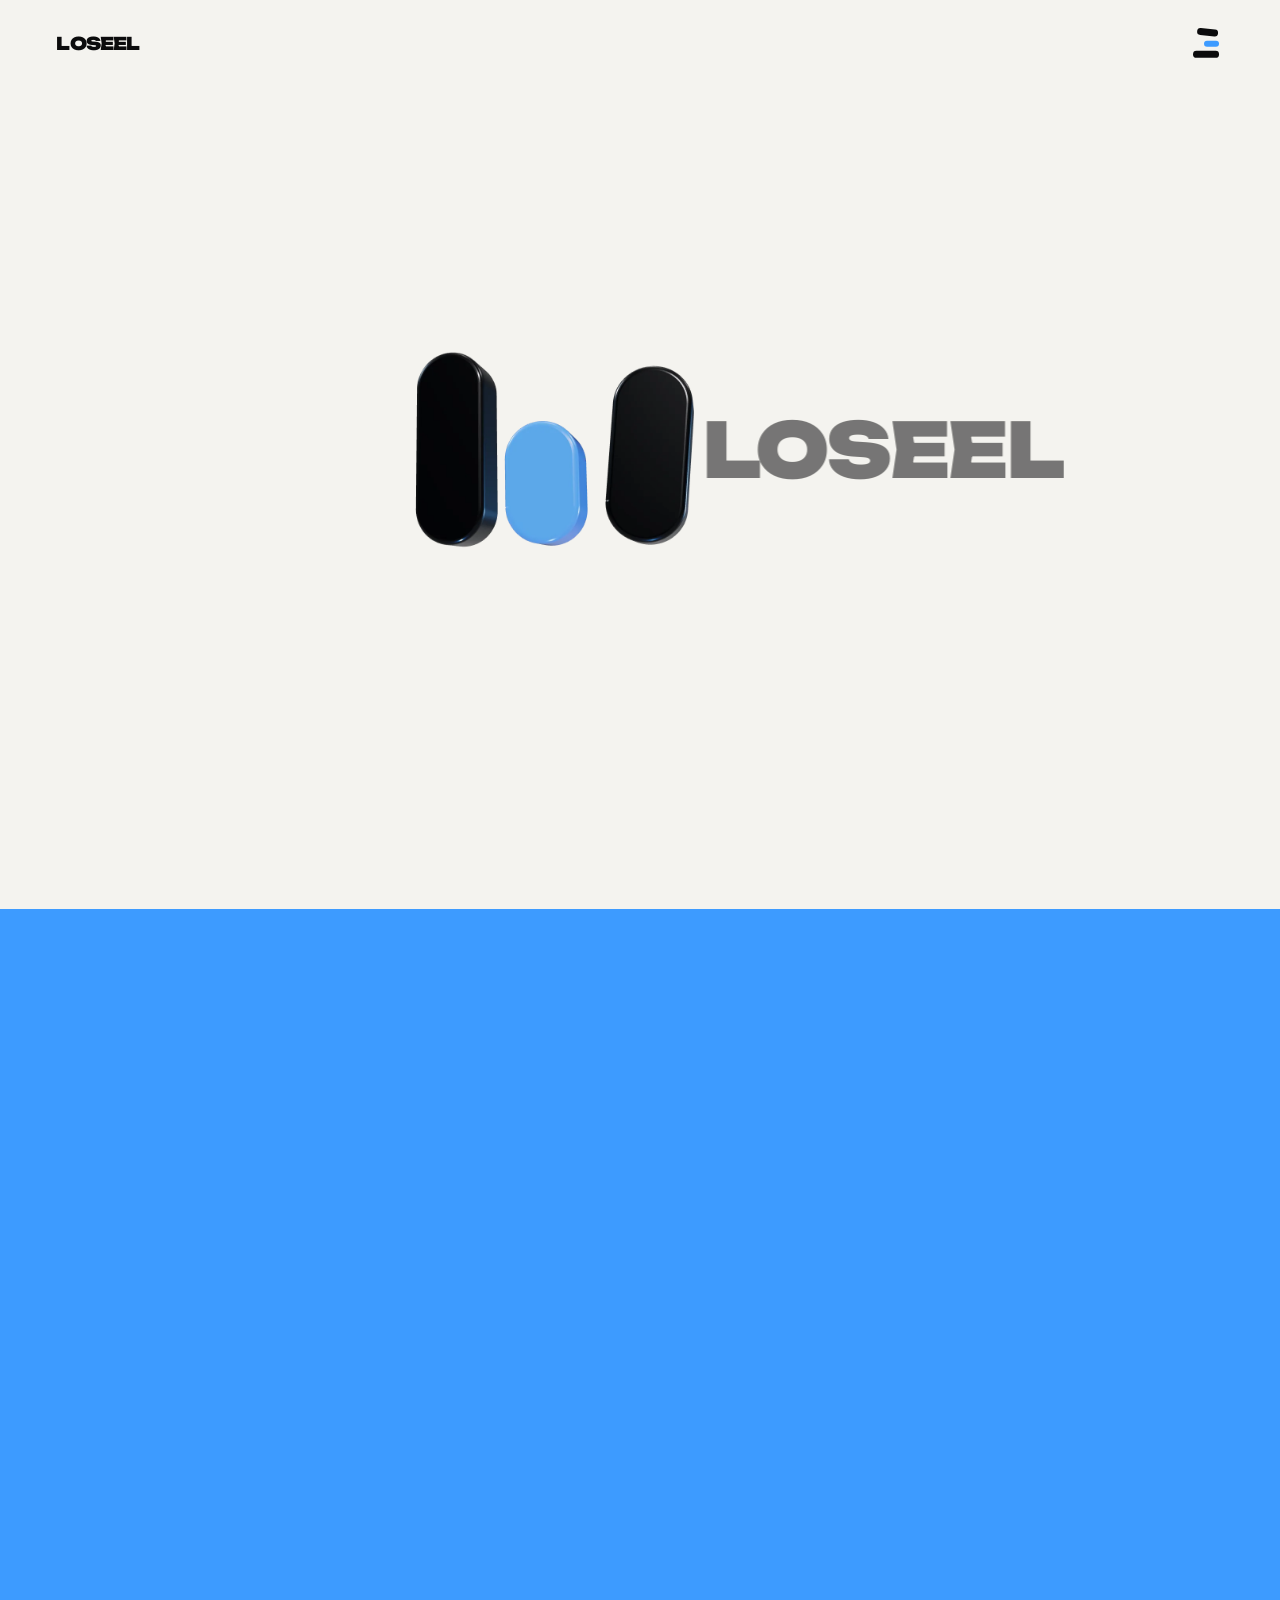
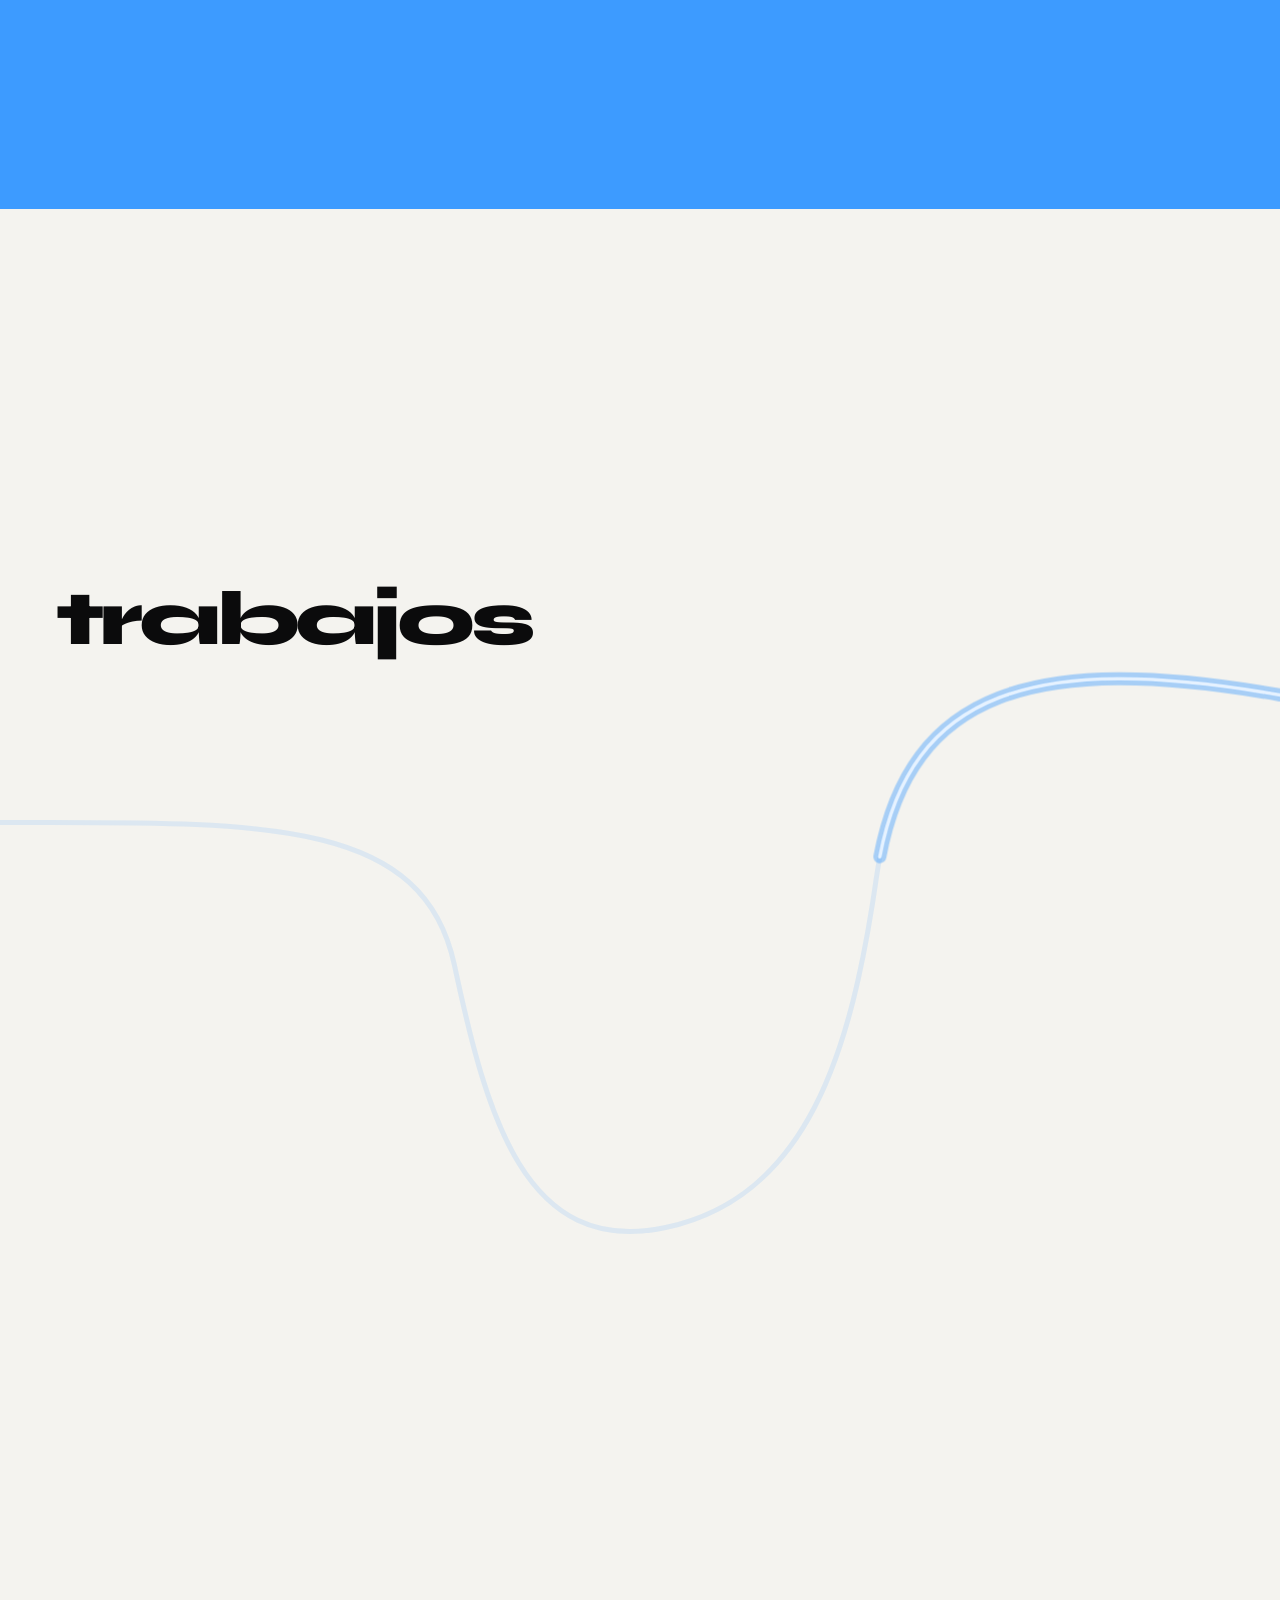
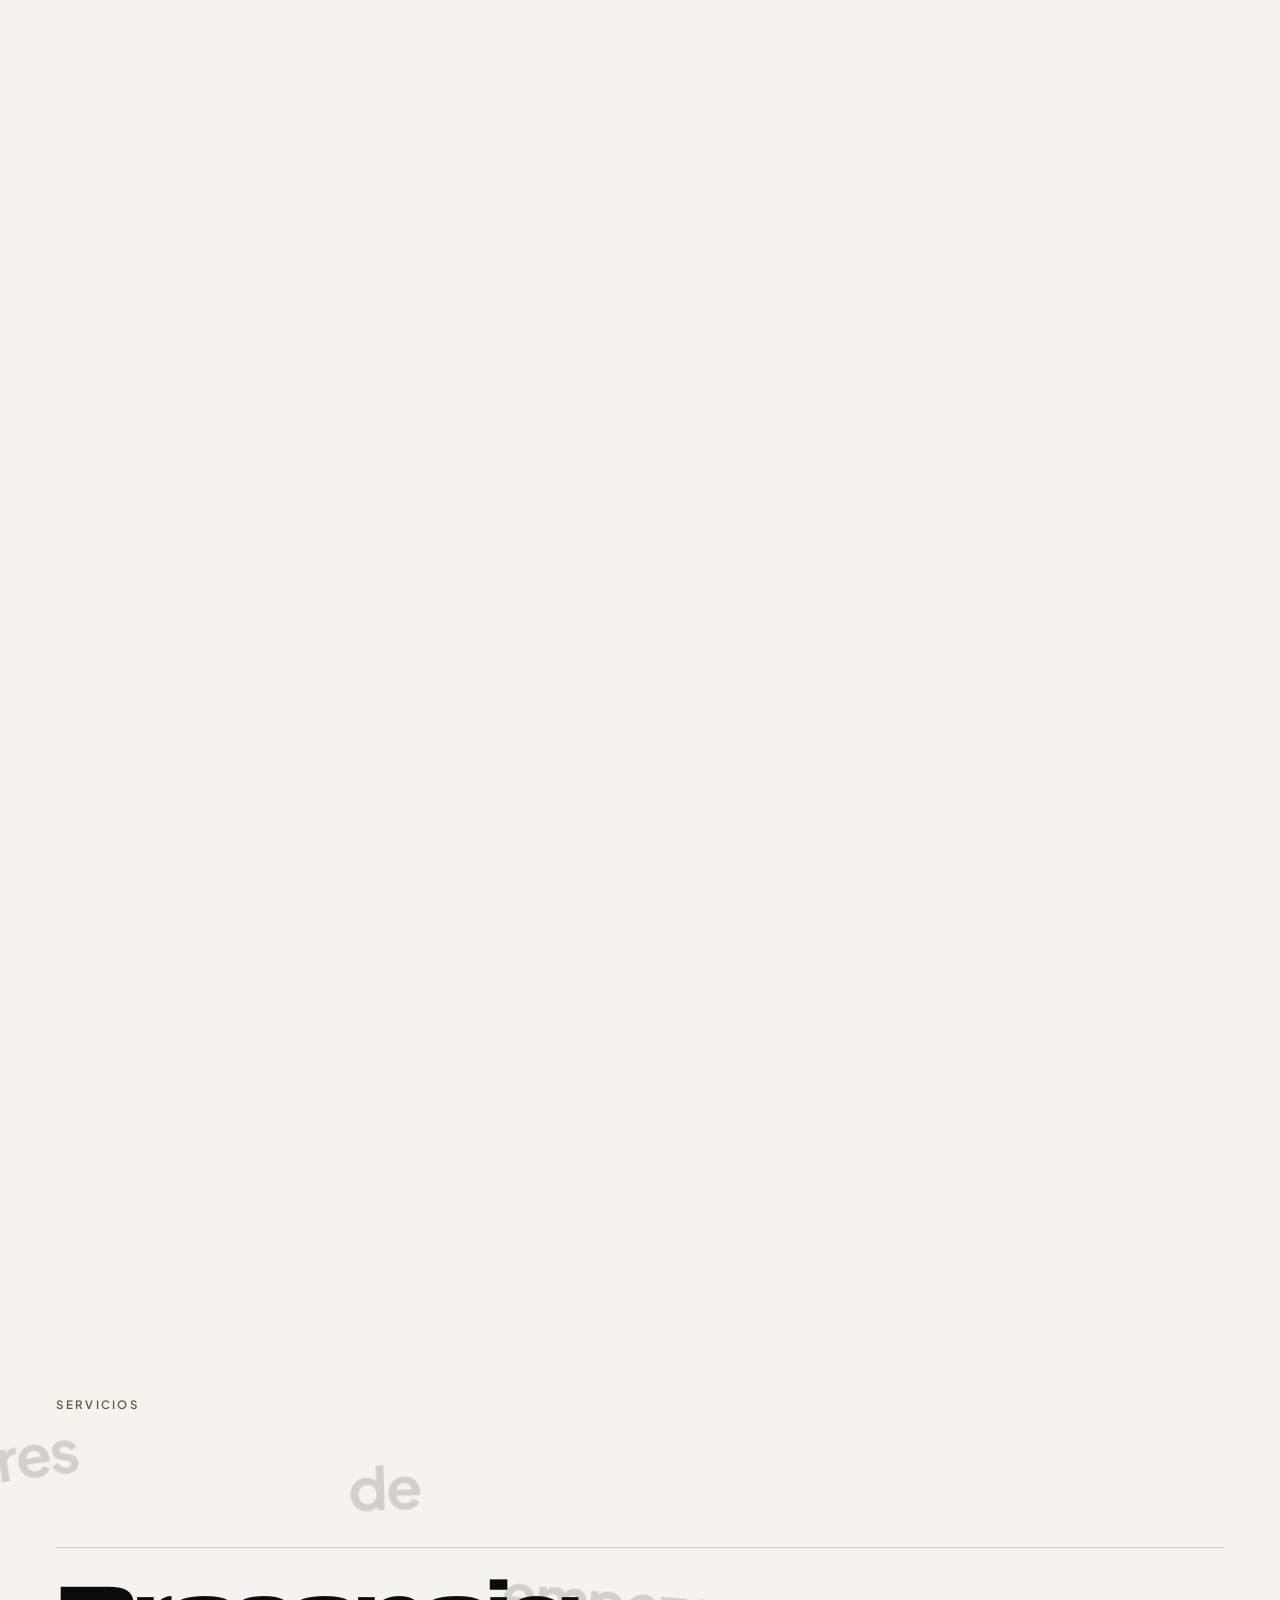
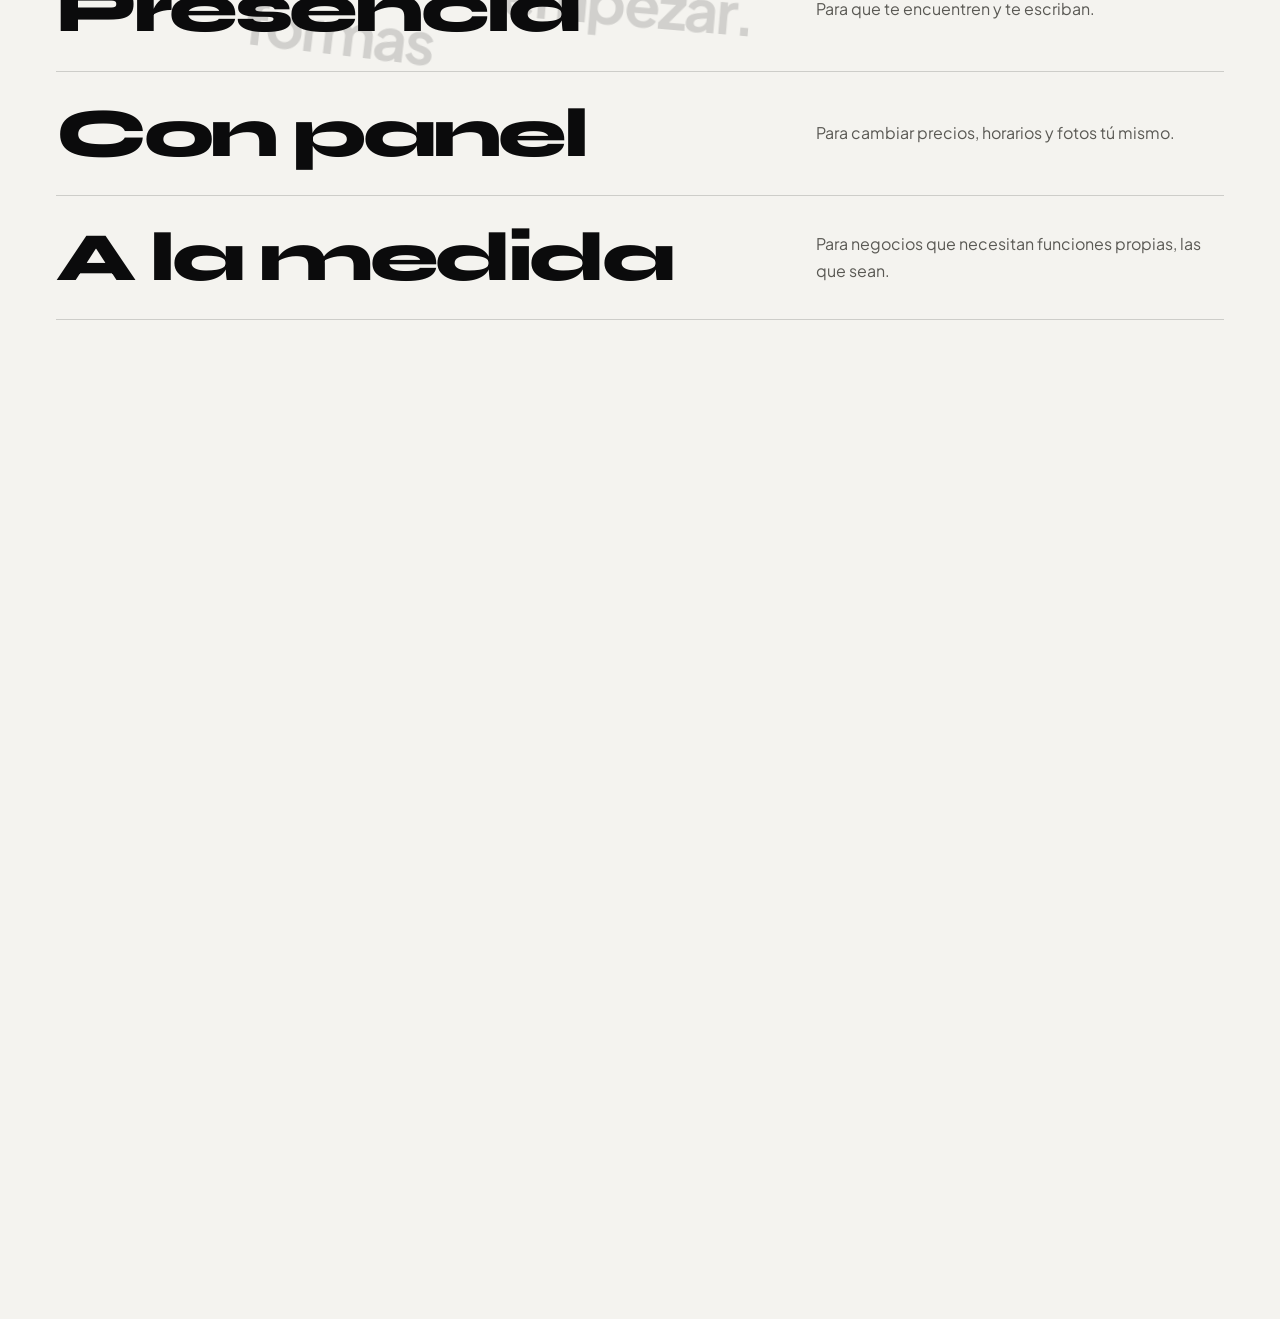
==== commit ae30b82e: "Add files via upload" ====
--- a/index.html
+++ b/index.html
@@ -3,238 +3,104 @@
 <head>
 <meta charset="utf-8">
 <meta name="viewport" content="width=device-width,initial-scale=1,viewport-fit=cover">
-<title>Loseel Webs · Diseño de páginas web para negocios</title>
-<meta name="description" content="Diseño y desarrollo de páginas web para negocios: se ven bien en celular, tablet y computadora, aparecen en Google y llevan a tus clientes a tu WhatsApp. Desde $3,500.">
+<title>Loseel · Diseño de páginas web para negocios</title>
+<meta name="description" content="Diseño y programo páginas web para negocios, desde cero. Cotiza tu página por WhatsApp.">
 <meta name="robots" content="index,follow,max-image-preview:large">
 <meta name="author" content="Roberto López">
-<meta name="theme-color" content="#fbfbf9">
+<meta name="theme-color" content="#f4f3ef">
 <link rel="canonical" href="https://portafolio.loseelwebs.workers.dev/">
-<!-- Google Search Console: cuando des de alta la página, pega aquí la etiqueta que te dé Google, por ejemplo:
-<meta name="google-site-verification" content="CODIGO_QUE_TE_DA_GOOGLE"> -->
 <meta property="og:type" content="website">
 <meta property="og:locale" content="es_MX">
-<meta property="og:site_name" content="Loseel Webs">
-<meta property="og:title" content="Loseel Webs · Diseño de páginas web para negocios">
-<meta property="og:description" content="Páginas web que se ven bien en celular, tablet y computadora, aparecen en Google y llevan a tus clientes a tu WhatsApp.">
+<meta property="og:site_name" content="Loseel">
+<meta property="og:title" content="Loseel · Diseño de páginas web para negocios">
+<meta property="og:description" content="Diseño y programo páginas web para negocios, desde cero. Cotiza tu página por WhatsApp.">
 <meta property="og:url" content="https://portafolio.loseelwebs.workers.dev/">
 <meta property="og:image" content="https://portafolio.loseelwebs.workers.dev/img/og.jpg">
-<meta property="og:image:width" content="1200">
-<meta property="og:image:height" content="630">
-<meta property="og:image:alt" content="Loseel Webs, páginas web para negocios">
 <meta name="twitter:card" content="summary_large_image">
-<meta name="twitter:title" content="Loseel Webs · Diseño de páginas web para negocios">
-<meta name="twitter:description" content="Páginas web para negocios, con WhatsApp a un toque y panel para cambiar precios.">
-<meta name="twitter:image" content="https://portafolio.loseelwebs.workers.dev/img/og.jpg">
 <link rel="icon" href="favicon.ico" sizes="any">
 <link rel="icon" href="img/favicon-32.png" type="image/png" sizes="32x32">
 <link rel="apple-touch-icon" href="img/apple-touch-icon.png">
-<link rel="sitemap" type="application/xml" href="sitemap.xml">
 <link rel="preload" href="fonts/syne-latin-800-normal.woff2" as="font" type="font/woff2" crossorigin>
+<link rel="preload" href="fonts/unbounded-latin-900-normal.woff2" as="font" type="font/woff2" crossorigin>
+<link rel="preload" href="fonts/plus-jakarta-sans-latin-500-normal.woff2" as="font" type="font/woff2" crossorigin>
 <link rel="stylesheet" href="css/estilo.css">
-<script type="application/ld+json">{"@context": "https://schema.org", "@type": "WebSite", "name": "Loseel Webs", "url": "https://portafolio.loseelwebs.workers.dev/", "inLanguage": "es-MX"}</script>
-<script type="application/ld+json">{"@context": "https://schema.org", "@type": "ProfessionalService", "name": "Loseel Webs", "url": "https://portafolio.loseelwebs.workers.dev/", "image": "https://portafolio.loseelwebs.workers.dev/img/og.jpg", "logo": "https://portafolio.loseelwebs.workers.dev/img/apple-touch-icon.png", "description": "Diseño y desarrollo de páginas web para negocios: se ven bien en celular, tablet y computadora, con botón de WhatsApp, alta en Google y panel para cambiar precios y horarios.", "telephone": "+52 782 123 7103", "email": "loseelwebs@gmail.com", "priceRange": "$4,000 – $14,000+ MXN", "areaServed": {"@type": "Country", "name": "México"}, "founder": {"@type": "Person", "name": "Roberto López", "jobTitle": "Diseñador y desarrollador web"}, "makesOffer": [{"@type": "Offer", "name": "Presencia", "description": "Para que te encuentren y te escriban.", "priceCurrency": "MXN", "priceSpecification": {"@type": "PriceSpecification", "minPrice": 4000, "maxPrice": 6000, "priceCurrency": "MXN"}}, {"@type": "Offer", "name": "Con panel", "description": "Para cambiar precios, horarios y fotos tú mismo.", "priceCurrency": "MXN", "priceSpecification": {"@type": "PriceSpecification", "minPrice": 7500, "maxPrice": 11000, "priceCurrency": "MXN"}}, {"@type": "Offer", "name": "A la medida", "description": "Reservaciones, eventos o algo especial para tu negocio.", "priceCurrency": "MXN", "priceSpecification": {"@type": "PriceSpecification", "minPrice": 14000, "priceCurrency": "MXN"}}]}</script>
-<script type="application/ld+json">{"@context": "https://schema.org", "@type": "FAQPage", "mainEntity": [{"@type": "Question", "name": "¿Cuánto cuesta en total?", "acceptedAnswer": {"@type": "Answer", "text": "Depende de lo que necesites: una página de presencia va de $4,000 a $6,000, una con panel de $7,500 a $11,000 y una a la medida desde $14,000. Antes de empezar te doy un precio cerrado por escrito. Aparte pagas tu dominio (entre $300 y $600 al año) y el mantenimiento mensual, desde $300. Los cambios fuera del plan cuestan $400 la hora."}}, {"@type": "Question", "name": "¿Cuánto tarda?", "acceptedAnswer": {"@type": "Answer", "text": "Entre 2 y 8 semanas según el paquete. La mayor parte del tiempo se va en diseñar y ajustar contigo hasta que quede como quieres. Ayuda mucho que me compartas pronto tus fotos, precios y textos."}}, {"@type": "Question", "name": "¿Qué necesito darte?", "acceptedAnswer": {"@type": "Answer", "text": "Tu logo si tienes, fotos de tu negocio y de lo que vendes, precios, horario, dirección y tus redes. Si no tienes buenas fotos o no sabes qué escribir, te ayudo a resolverlo."}}, {"@type": "Question", "name": "¿Puedo cambiar cosas después?", "acceptedAnswer": {"@type": "Answer", "text": "Sí. Con el paquete Con panel cambias textos, precios, horarios y fotos tú mismo desde tu celular o computadora; el panel funciona mientras tengas tu plan de mantenimiento activo. Si tienes Presencia, me mandas el cambio por WhatsApp y lo hago yo con el mantenimiento. Secciones nuevas o cambios de diseño se cotizan aparte."}}, {"@type": "Question", "name": "¿Qué pasa si cancelo el mantenimiento?", "acceptedAnswer": {"@type": "Answer", "text": "Tu contenido y tu dominio son tuyos. Si cancelas, te entrego tu página completa sin costo; solo deja de funcionar el panel, porque depende del servicio que yo mantengo."}}, {"@type": "Question", "name": "¿Trabajas con negocios de otras ciudades?", "acceptedAnswer": {"@type": "Answer", "text": "Sí. Todo se puede hacer a distancia: platicamos por WhatsApp o videollamada, te comparto los avances con un enlace y lo revisas desde tu celular."}}, {"@type": "Question", "name": "Ya tengo Facebook, ¿para qué quiero una página?", "acceptedAnswer": {"@type": "Answer", "text": "Facebook sirve mucho para publicar, pero ahí tus horarios y precios se pierden entre publicaciones y no siempre te encuentran en Google. La página junta todo en un solo lugar, siempre al día, y desde ahí enlazas tu Facebook."}}, {"@type": "Question", "name": "¿Haces tiendas en línea o sistemas más grandes?", "acceptedAnswer": {"@type": "Answer", "text": "Por ahora me enfoco en páginas para negocios. Para tiendas y refaccionarias estoy desarrollando Loseel, mi propio punto de venta. Si tienes una idea más grande, platiquemos y te digo con honestidad si puedo hacerla."}}]}</script>
+<script type="application/ld+json">{"@context": "https://schema.org", "@graph": [{"@type": "WebSite", "name": "Loseel", "url": "https://portafolio.loseelwebs.workers.dev/", "inLanguage": "es-MX"}, {"@type": "ProfessionalService", "name": "Loseel", "url": "https://portafolio.loseelwebs.workers.dev/", "image": "https://portafolio.loseelwebs.workers.dev/img/og.jpg", "logo": "https://portafolio.loseelwebs.workers.dev/img/apple-touch-icon.png", "description": "Diseño y desarrollo de páginas web para negocios.", "telephone": "+52 782 123 7103", "email": "loseelwebs@gmail.com", "areaServed": {"@type": "Country", "name": "México"}, "founder": {"@type": "Person", "name": "Roberto López", "jobTitle": "Diseñador y desarrollador web"}, "makesOffer": [{"@type": "Offer", "name": "Presencia", "description": "Para que te encuentren y te escriban."}, {"@type": "Offer", "name": "Con panel", "description": "Para cambiar precios, horarios y fotos tú mismo."}, {"@type": "Offer", "name": "A la medida", "description": "Para negocios que necesitan funciones propias, las que sean."}]}]}</script>
 <script src="js/arranque.js"></script>
 </head>
-<body>
-<div class="progreso" aria-hidden="true"><i></i></div>
+<body class="pag-inicio" data-pagina="inicio">
 <div class="cursor" aria-hidden="true"><svg class="c-flecha" viewBox="0 0 28 28"><path d="M4 3 L4 23 L9.5 18 L13 26 L16.5 24.5 L13 16.8 L20.5 16.5 Z"/></svg><svg class="c-mano" viewBox="0 0 28 28"><path d="M11 3.5c1.1 0 2 .9 2 2V12h.5V10c0-1.1.9-2 2-2s2 .9 2 2v2.2c.3-.8 1-1.2 1.8-1.2 1.1 0 2 .9 2 2v1c.3-.4.8-.6 1.3-.6 1 0 1.9.8 1.9 1.9V20c0 3.6-2.9 6.5-6.5 6.5h-2.5c-2 0-3.8-1-5-2.6L6 18.6c-.6-.9-.4-2.1.5-2.7.8-.5 1.8-.4 2.5.3V5.5c0-1.1.9-2 2-2z"/></svg><span>ver</span></div>
-<a class="logo-mini" id="logoMini" href="#inicio" aria-label="Loseel Webs, ir al inicio"><span class="barras" aria-hidden="true"><i></i><i></i><i></i></span><span class="pal">loseel</span><span class="pal">webs</span></a>
-
-<header class="top">
-  <button type="button" class="menu-b" data-menu aria-expanded="false" aria-controls="menu" aria-label="Abrir el menú"><span aria-hidden="true"><i></i><i></i></span><svg class="l-boton" viewBox="0 0 200 220" aria-hidden="true"><path class="trazo" d="M118 46 C 132 20, 160 22, 152 46 C 144 70, 104 86, 92 112 C 80 138, 70 168, 58 184 C 48 198, 30 200, 28 188 C 26 176, 44 170, 62 176 C 86 184, 110 196, 140 188 C 154 184, 164 176, 170 168"/></svg></button>
+<header class="cab">
+  <a class="logo-mini" id="logoMini" href="./" aria-label="Loseel, ir al inicio"><span class="pal"><span class="marca">LOSEEL</span></span></a>
+  <button type="button" class="menu-b" aria-expanded="false" aria-controls="menu" aria-label="Abrir el menú"><span class="barras" aria-hidden="true"><i></i><i></i><i></i></span></button>
 </header>
 
-<main>
-<!-- 1 · portada: aparece el nombre y una cortina azul se vuelve la barra del logo -->
-<section class="hero pre" id="inicio">
-  <h1 class="sr">Loseel Webs · Diseño de páginas web para negocios</h1>
-  <div class="hero-logo" id="heroLogo" aria-hidden="true"><span class="barras" aria-hidden="true"><i></i><i></i><i></i></span><span class="nom"><span class="lo">loseel</span><span class="we">webs</span></span></div>
-  <i class="cortina" aria-hidden="true"></i>
-  <a class="bajar mag" href="#trabajos" aria-label="Ver trabajos"><span>↓</span></a>
-</section>
-
-<!-- 2 · franja que reacciona al scroll -->
-<div class="marq" aria-hidden="true"><div class="marq-in" id="marq"></div></div>
-
-<!-- 3 · showreel que se abre al bajar -->
-<section class="reel" aria-label="Showreel">
-  <div class="reel-marco" id="reelMarco"><video id="reel" autoplay muted loop playsinline preload="auto" poster="media/showreel-poster.jpg" disablepictureinpicture disableremoteplayback><source src="media/showreel.mp4" type="video/mp4"></video></div>
-</section>
-
-<!-- 4 · lo que gana: tarjetas que se apilan -->
-<section class="sec" id="gana">
-  <h2 class="tit chico" data-tit="sube">lo que gana tu negocio</h2>
-  <div class="pila">
-    <article class="hoja h-blanca"><b class="hoja-n">01</b><div><h3>Del anuncio a tu WhatsApp</h3><p>Un botón con el mensaje ya escrito: el cliente solo presiona enviar.</p></div><span class="hoja-g">1 toque</span></article>
-    <article class="hoja h-negra"><b class="hoja-n">02</b><div><h3>Que te encuentren a ti</h3><p>Tu página preparada para aparecer en Google cuando buscan lo que vendes.</p></div><span class="hoja-g">Google</span></article>
-    <article class="hoja h-azul"><b class="hoja-n">03</b><div><h3>Cambias precios cuando quieras</h3><p>Con el panel, desde tu celular o tu computadora, en segundos. Sin esperar a nadie.</p></div><span class="hoja-g">Tú</span></article>
+<main id="top">
+<section class="hero s-clara pre" id="inicio">
+  <div class="hero-fijo">
+    <h1 class="sr">Loseel · Diseño de páginas web para negocios</h1>
+    <div class="hero-centro" id="heroCentro">
+      <div class="hero-logo" id="heroLogo" aria-hidden="true"><span class="logo3d"><img class="l3a" src="img/logo3d-a.webp" alt="" width="1200" height="1200" fetchpriority="high"><img class="l3c" data-src="img/logo3d-c.webp" alt="" width="1600" height="1600"><img class="l3b" data-src="img/logo3d-b.webp" alt="" width="1800" height="1800"><i class="b3d-meta"></i></span><span class="nom"><span class="msk"><span class="lo"><span class="marca">LOSEEL</span></span></span></span><i class="brillo"></i></div>
+    </div>
+    <span class="hero-esq der" aria-hidden="true"><i></i></span>
+    <i class="cortina" aria-hidden="true"></i>
   </div>
 </section>
 
-<!-- 5 · trabajos: lista con vista previa -->
-<section class="sec" id="trabajos">
-  <h2 class="tit" data-tit="sube">trabajos</h2>
-  <ul class="lista" id="lista">
-<li class="fila" style="--d:0ms"><button type="button" data-caso="0" data-foto="img/k1-pc-inicio.jpg">
-  <span class="n">Academia Team K-1</span><span class="g">Academia de artes marciales<i>2026</i></span><span class="fl"><svg viewBox="0 0 24 24" aria-hidden="true"><use href="#i-flecha"></use></svg></span></button></li><li class="fila" style="--d:110ms"><button type="button" data-caso="1" data-foto="img/hx-pc-inicio.jpg">
-  <span class="n">HidroAlerta Río Cazones</span><span class="g">Proyecto escolar · IoT<i>2026</i></span><span class="fl"><svg viewBox="0 0 24 24" aria-hidden="true"><use href="#i-flecha"></use></svg></span></button></li><li class="fila" style="--d:220ms"><button type="button" data-caso="2" data-foto="img/pos-pc-venta.jpg">
-  <span class="n">Loseel · Punto de venta</span><span class="g">Producto propio · Software de ventas<i>2026</i></span><span class="fl"><svg viewBox="0 0 24 24" aria-hidden="true"><use href="#i-flecha"></use></svg></span></button></li>
-  </ul>
-</section>
-
-<!-- 6 · precios: tarjetas que giran al entrar -->
-<section class="sec" id="precios">
-  <h2 class="tit" data-tit="descifra">precios</h2>
-  <div class="precios-cab">
-    <p class="intro-sec rv">Rangos pensados para negocios locales. El precio exacto te lo doy por escrito antes de empezar.</p>
-    <button type="button" class="btn halo" data-abrir="quiz"><span>¿No sabes cuál? Ayúdame a elegir</span></button>
-  </div>
-  <div class="planes" id="planes">
-<article class="plan fx-luz" style="--d:0ms">
-  <h3>Presencia</h3><p class="para">Para que te encuentren y te escriban.</p><div class="precio" data-min="4000" data-max="6000">$4,000 – $6,000</div><p class="unico">pago único</p>
-  <div class="dd"><div><small>Entrega</small><b>2 a 3 semanas</b></div><div><small>Después</small><b>$300 al mes</b></div></div>
-  <ul><li>Una página con hasta 5 apartados: portada, servicios o carta, horario, ubicación y contacto</li><li>Botón de WhatsApp con mensaje listo y mapa para llegar</li><li>Vista previa con tu logo al compartir el enlace</li><li>Alta en Google y candado de seguridad</li><li>Los cambios los hago yo con el mantenimiento</li></ul>
-  <a class="btn borde" href="https://wa.me/527821237103?text=Hola%20Roberto%2C%20vi%20tu%20portafolio%20y%20me%20interesa%20el%20paquete%20Presencia.%20Te%20cuento%20de%20mi%20negocio%3A" target="_blank" rel="noopener"><svg viewBox="0 0 24 24" aria-hidden="true"><use href="#i-wa"></use></svg><span>Quiero este paquete</span></a><span class="luz" aria-hidden="true"></span></article><article class="plan rec fx-luz" style="--d:140ms"><span class="chip">El más completo para empezar</span>
-  <h3>Con panel</h3><p class="para">Para cambiar precios, horarios y fotos tú mismo.</p><div class="precio" data-min="7500" data-max="11000">$7,500 – $11,000</div><p class="unico">pago único</p>
-  <div class="dd"><div><small>Entrega</small><b>3 a 5 semanas</b></div><div><small>Después</small><b>$500 al mes</b></div></div>
-  <ul><li>Todo lo de Presencia</li><li>Panel con tu usuario y contraseña, incluido mientras tengas tu plan</li><li>Cambias textos, precios, horarios, fotos y promociones</li><li>Historial para regresar a una versión anterior</li><li>Una sesión para enseñarte a usarlo</li></ul>
-  <a class="btn halo" href="https://wa.me/527821237103?text=Hola%20Roberto%2C%20vi%20tu%20portafolio%20y%20me%20interesa%20el%20paquete%20Con%20panel.%20Te%20cuento%20de%20mi%20negocio%3A" target="_blank" rel="noopener"><svg viewBox="0 0 24 24" aria-hidden="true"><use href="#i-wa"></use></svg><span>Quiero este paquete</span></a><span class="luz" aria-hidden="true"></span></article><article class="plan fx-luz" style="--d:280ms">
-  <h3>A la medida</h3><p class="para">Reservaciones, eventos o algo especial para tu negocio.</p><div class="precio" data-min="14000" data-max="0">Desde $14,000</div><p class="unico">pago único</p>
-  <div class="dd"><div><small>Entrega</small><b>5 a 8 semanas</b></div><div><small>Después</small><b>desde $750 al mes</b></div></div>
-  <ul><li>Todo lo de Con panel</li><li>Un módulo hecho para tu negocio: reservaciones, citas, cartelera de eventos…</li><li>Panel para administrarlo: confirmar, cancelar, bloquear horarios</li><li>3 rondas de cambios durante el diseño</li><li>Pago en tres partes</li></ul>
-  <a class="btn borde" href="https://wa.me/527821237103?text=Hola%20Roberto%2C%20vi%20tu%20portafolio%20y%20me%20interesa%20el%20paquete%20A%20la%20medida.%20Te%20cuento%20de%20mi%20negocio%3A" target="_blank" rel="noopener"><svg viewBox="0 0 24 24" aria-hidden="true"><use href="#i-wa"></use></svg><span>Quiero este paquete</span></a><span class="luz" aria-hidden="true"></span></article>
-  </div>
-  <p class="letra-chica rv">Precios en pesos, sin IVA. Dominio aparte (entre $300 y $600 al año). Mantenimiento desde $300 al mes; el panel requiere plan activo. Cambios fuera del plan: $400 la hora.</p>
-</section>
-
-<!-- 7 · proceso: recorrido horizontal -->
-<section class="proceso" id="proceso">
-  <div class="proc-fijo">
-    <h2 class="tit chico" data-tit="sube">cómo trabajamos</h2>
-    <div class="proc-barra"><i id="procBarra"></i></div>
-    <ol class="proc-pista" id="procPista">
-      <li><span class="pn">01</span><small>Día 1</small><b>Platicamos</b><p>Me cuentas cómo trabajas, a quién le vendes y qué te gustaría lograr. Por WhatsApp, llamada o en persona.</p></li>
-      <li><span class="pn">02</span><small>Semana 1</small><b>Propuesta</b><p>Te mando por escrito qué incluye, cuánto cuesta, cuánto tarda y cómo se paga. Si te convence, apartamos con el 50 %.</p></li>
-      <li><span class="pn">03</span><small>Semanas 1 a 3</small><b>Diseño</b><p>Te comparto avances para que los revises en tu celular. Ajustamos juntos hasta que se sienta tuya.</p></li>
-      <li><span class="pn">04</span><small>Semanas 3 a 6</small><b>Construcción</b><p>Cargo tu información, armo tu panel, conecto tu dominio y pruebo todo en varios celulares y computadoras.</p></li>
-      <li><span class="pn">05</span><small>Al terminar</small><b>Entrega</b><p>Publicamos, te enseño a usar tu panel y te quedas con un mes de soporte incluido.</p></li>
-    </ol>
+<section class="ruta s-negra" id="trabajos" aria-labelledby="t-trab">
+  <div class="fijo">
+    <div class="ruta-cab"><h2 class="gigante" id="t-trab">trabajos</h2></div>
+    <svg aria-hidden="true"><path class="guia" d=""/><g class="neon"><path class="halo2" d=""/><path class="halo1" d=""/><path class="trazo" d=""/></g></svg>
+    <span class="punta" aria-hidden="true"></span>
+    <article class="hito"><a href="trabajos/hidroalerta.html"><span class="eti">Proyecto escolar · 2026</span><h3>HidroAlerta</h3><div class="im"><img src="img/hx-pc-inicio.jpg" alt="HidroAlerta Río Cazones" loading="lazy" width="520" height="325"></div><span class="ver">Ver proyecto</span></a></article><article class="hito"><a href="trabajos/team-k1.html"><span class="eti">Cliente · 2026</span><h3>Team <span class="nw">K-1</span></h3><div class="im"><img src="img/k1-pc-inicio.jpg" alt="Academia Team K-1" loading="lazy" width="520" height="325"></div><span class="ver">Ver proyecto</span></a></article><article class="hito"><a href="trabajos/punto-de-venta.html"><span class="eti">Producto propio · 2026</span><h3>Punto de venta</h3><div class="im"><img src="img/pos-pc-venta.jpg" alt="Loseel · Punto de venta" loading="lazy" width="520" height="325"></div><span class="ver">Ver proyecto</span></a></article>
   </div>
 </section>
 
-<!-- 8 · sobre mí: texto que se pinta al bajar -->
-<section class="sec" id="sobre-mi">
-  <h2 class="tit" data-tit="sube">sobre mí</h2>
-  <p class="pinta">Soy Roberto López y hago páginas web para negocios que se ven bien en celular, tablet y computadora, con tu WhatsApp a un toque.</p>
-  <p class="pinta">Estudio Sistemas Computacionales y aprendo construyendo: hice mi propio punto de venta, un sistema de alerta de inundaciones y la página de una academia de artes marciales. Pregunto antes de suponer y, si algo no te conviene, te lo digo.</p>
-  <h3 class="sub-tit" data-tit="sube">lo que te prometo</h3>
-  <div class="promesas">
-    <article class="tj"><span class="tj-n">01</span><h3>Precio cerrado antes de empezar</h3><p>Sabes cuánto vas a pagar y qué incluye, por escrito. Sin sorpresas al final.</p></article>
-    <article class="tj"><span class="tj-n">02</span><h3>Respuesta en menos de 24 horas</h3><p>Si me escribes, te contesto yo, el mismo día o a más tardar al siguiente.</p></article>
-    <article class="tj"><span class="tj-n">03</span><h3>Tu contenido y tu dominio son tuyos</h3><p>El panel funciona mientras tengas tu plan; si cancelas, te entrego tu página completa sin costo.</p></article>
-    <article class="tj"><span class="tj-n">04</span><h3>Un mes de soporte incluido</h3><p>Después de entregar, cualquier ajuste o duda del primer mes no tiene costo.</p></article>
-  </div>
+<section class="sec s-clara" id="servicios">
+  <span class="rot" data-sube>Servicios</span>
+  <h2 class="grande" data-disperso>Tres formas de empezar.</h2>
+  <nav class="lista-serv" aria-label="Paquetes"><a href="servicios.html#presencia" data-sube style="--d:0.00s"><b>Presencia</b><span>Para que te encuentren y te escriban.</span></a><a href="servicios.html#con-panel" data-sube style="--d:0.08s"><b>Con panel</b><span>Para cambiar precios, horarios y fotos tú mismo.</span></a><a href="servicios.html#a-la-medida" data-sube style="--d:0.16s"><b>A la medida</b><span>Para negocios que necesitan funciones propias, las que sean.</span></a></nav>
 </section>
 
-<!-- 9 · preguntas -->
-<section class="sec" id="preguntas">
-  <h2 class="tit chico" data-tit="sube">preguntas frecuentes</h2>
-  <div class="faq" id="faq">
-<details style="--d:0ms"><summary>¿Cuánto cuesta en total?<i aria-hidden="true"></i></summary><div class="r"><div><p>Depende de lo que necesites: una página de presencia va de $4,000 a $6,000, una con panel de $7,500 a $11,000 y una a la medida desde $14,000. Antes de empezar te doy un precio cerrado por escrito. Aparte pagas tu dominio (entre $300 y $600 al año) y el mantenimiento mensual, desde $300. Los cambios fuera del plan cuestan $400 la hora.</p></div></div></details><details style="--d:80ms"><summary>¿Cuánto tarda?<i aria-hidden="true"></i></summary><div class="r"><div><p>Entre 2 y 8 semanas según el paquete. La mayor parte del tiempo se va en diseñar y ajustar contigo hasta que quede como quieres. Ayuda mucho que me compartas pronto tus fotos, precios y textos.</p></div></div></details><details style="--d:160ms"><summary>¿Qué necesito darte?<i aria-hidden="true"></i></summary><div class="r"><div><p>Tu logo si tienes, fotos de tu negocio y de lo que vendes, precios, horario, dirección y tus redes. Si no tienes buenas fotos o no sabes qué escribir, te ayudo a resolverlo.</p></div></div></details><details style="--d:240ms"><summary>¿Puedo cambiar cosas después?<i aria-hidden="true"></i></summary><div class="r"><div><p>Sí. Con el paquete Con panel cambias textos, precios, horarios y fotos tú mismo desde tu celular o computadora; el panel funciona mientras tengas tu plan de mantenimiento activo. Si tienes Presencia, me mandas el cambio por WhatsApp y lo hago yo con el mantenimiento. Secciones nuevas o cambios de diseño se cotizan aparte.</p></div></div></details><details style="--d:320ms"><summary>¿Qué pasa si cancelo el mantenimiento?<i aria-hidden="true"></i></summary><div class="r"><div><p>Tu contenido y tu dominio son tuyos. Si cancelas, te entrego tu página completa sin costo; solo deja de funcionar el panel, porque depende del servicio que yo mantengo.</p></div></div></details><details style="--d:400ms"><summary>¿Trabajas con negocios de otras ciudades?<i aria-hidden="true"></i></summary><div class="r"><div><p>Sí. Todo se puede hacer a distancia: platicamos por WhatsApp o videollamada, te comparto los avances con un enlace y lo revisas desde tu celular.</p></div></div></details><details style="--d:480ms"><summary>Ya tengo Facebook, ¿para qué quiero una página?<i aria-hidden="true"></i></summary><div class="r"><div><p>Facebook sirve mucho para publicar, pero ahí tus horarios y precios se pierden entre publicaciones y no siempre te encuentran en Google. La página junta todo en un solo lugar, siempre al día, y desde ahí enlazas tu Facebook.</p></div></div></details><details style="--d:560ms"><summary>¿Haces tiendas en línea o sistemas más grandes?<i aria-hidden="true"></i></summary><div class="r"><div><p>Por ahora me enfoco en páginas para negocios. Para tiendas y refaccionarias estoy desarrollando Loseel, mi propio punto de venta. Si tienes una idea más grande, platiquemos y te digo con honestidad si puedo hacerla.</p></div></div></details>
-  </div>
-</section>
-
-<!-- 10 · contacto -->
-<section class="contacto" id="contacto">
-  <p class="pre rv">¿Platicamos de tu negocio? Escríbeme.</p>
-  <a class="correo" href="mailto:loseelwebs@gmail.com" aria-label="Escríbeme a loseelwebs@gmail.com"><span class="c1" aria-hidden="true"></span><span class="c2" aria-hidden="true"></span></a>
-  <div class="vias">
-    <a class="via wa mag" href="https://wa.me/527821237103" target="_blank" rel="noopener"><svg viewBox="0 0 24 24" aria-hidden="true"><use href="#i-wa"/></svg><span>WhatsApp 782 123 7103</span></a>
-    <button type="button" class="via mag" data-copiar="loseelwebs@gmail.com"><span>Copiar correo</span></button>
-  </div>
-  <form class="form" id="form" novalidate>
-    <h3>Cuéntame de tu negocio</h3>
-    <p>Llena esto y se abre WhatsApp con tu mensaje listo para enviarme.</p>
-    <div class="campos">
-      <label class="campo"><span>Tu nombre</span><input name="nombre" autocomplete="name"></label>
-      <label class="campo"><span>¿Qué negocio tienes?</span><input name="negocio"></label>
-      <label class="campo"><span>¿Qué te interesa?</span><select name="paquete" id="f-paq"><option>Todavía no sé, quiero que me orientes</option></select></label>
-      <label class="campo ancho"><span>Algo más (opcional)</span><textarea name="mensaje" rows="3"></textarea></label>
-    </div>
-    <button class="btn" type="submit"><svg viewBox="0 0 24 24" aria-hidden="true"><use href="#i-wa"/></svg><span>Enviar por WhatsApp</span></button>
-  </form>
-</section>
 </main>
 
-<footer class="pie">
-  <div class="pie-top">
-    <div class="pie-marca">
-      <p class="pie-logo"><svg class="pie-barras" viewBox="0 0 40 32" aria-hidden="true"><rect x="4" y="4" width="8" height="24" rx="4" fill="currentColor"/><rect x="16" y="14" width="8" height="14" rx="4" fill="#3d9bff"/><rect x="28" y="8" width="8" height="20" rx="4" fill="currentColor" transform="rotate(6 32 28)"/></svg>loseel <em>webs</em></p>
-      <p>Diseño y desarrollo de páginas web para negocios: se ven bien en celular, tablet y computadora, aparecen en Google y llevan a tus clientes a tu WhatsApp.</p>
-      <a class="btn" href="https://wa.me/527821237103" target="_blank" rel="noopener"><svg viewBox="0 0 24 24" aria-hidden="true"><use href="#i-wa"/></svg><span>Escríbeme por WhatsApp</span></a>
-    </div>
-    <nav class="pie-col" aria-label="Secciones">
-      <h2>Secciones</h2>
-      <a href="#trabajos">Trabajos</a><a href="#precios">Precios</a><a href="#proceso">Cómo trabajamos</a><a href="#sobre-mi">Sobre mí</a><a href="#preguntas">Preguntas frecuentes</a>
-    </nav>
-    <div class="pie-col">
-      <h2>Servicios</h2>
-      <a href="#precios">Página de presencia</a><a href="#precios">Página con panel</a><a href="#precios">Página a la medida</a><a href="#precios">Mantenimiento mensual</a>
-    </div>
-    <div class="pie-col">
-      <h2>Contacto</h2>
-      <a href="https://wa.me/527821237103" target="_blank" rel="noopener">WhatsApp 782 123 7103</a><a href="tel:+527821237103">Llamar al 782 123 7103</a><a href="mailto:loseelwebs@gmail.com">loseelwebs@gmail.com</a><span>Respondo en menos de 24 horas</span>
-    </div>
+<footer class="pie" id="pie">
+  <i class="pie-calor" aria-hidden="true"><i></i></i>
+  <div class="pie-meta">
+    <a class="pie-marca" href="./" aria-label="Loseel, volver al inicio"><svg class="pie-barras" viewBox="0 0 40 32" aria-hidden="true"><rect x="4" y="4" width="8" height="24" rx="4" fill="currentColor"/><rect x="16" y="14" width="8" height="14" rx="4" fill="#3d9bff"/><rect x="28" y="8" width="8" height="20" rx="4" fill="currentColor" transform="rotate(6 32 28)"/></svg><span><span class="marca">LOSEEL</span></span><small>Roberto López</small></a>
+    <span class="pie-centro">Diseño y desarrollo web</span>
   </div>
-  <div class="pie-bajo">
-    <span>© 2026 Loseel Webs · Roberto López</span>
-    <span>Precios en pesos mexicanos, sin IVA</span>
-    <a class="pie-arriba" href="#inicio">Volver arriba ↑</a>
+  <div class="pie-datos">
+    <div class="pie-col"><small>WhatsApp</small><a href="https://wa.me/527821237103?text=Hola%20Roberto%2C%20vi%20tu%20portafolio%20y%20me%20gustar%C3%ADa%20platicar%20sobre%20una%20p%C3%A1gina%20para%20mi%20negocio." target="_blank" rel="noopener">782 123 7103</a><small>Correo</small><a href="mailto:loseelwebs@gmail.com">loseelwebs@gmail.com</a></div>
+    <div class="pie-col der"><small>Páginas</small><p class="pie-nav"><a href="./#trabajos">Trabajos</a><a href="servicios.html">Servicios</a><a href="sobre-mi.html">Sobre mí</a><a href="contacto.html">Contacto</a></p></div>
   </div>
+  <div class="pie-medio">
+    <a class="btn azul" href="https://wa.me/527821237103?text=Hola%20Roberto%2C%20vi%20tu%20portafolio%20y%20quiero%20cotizar%20una%20p%C3%A1gina%20para%20mi%20negocio.%20Te%20cuento%3A" target="_blank" rel="noopener"><svg viewBox="0 0 24 24" aria-hidden="true"><use href="#i-wa"/></svg><span>Cotiza tu página</span></a>
+  </div>
+  <div class="pie-gigante" aria-hidden="true">
+    <div class="pie-nombre"><span class="marca">LOSEEL</span></div>
+    <div class="pie-3d"></div>
+  </div>
+  <div class="pie-bajo"><span>© 2026 Loseel · Roberto López</span></div>
 </footer>
-
-<div class="vista" id="vista" aria-hidden="true"><img alt=""></div>
-<div class="aviso" role="status"></div>
-<dialog class="menu" id="menu" aria-label="Menú"><div class="menu-in">
-  <div class="menu-cab"><span class="menu-logo">loseel <em>webs</em></span><button type="button" class="cerrar-m" data-cerrar aria-label="Cerrar el menú"><svg viewBox="0 0 24 24"><use href="#i-x"/></svg></button></div>
-  <nav class="menu-links" aria-label="Secciones">
-    <a href="#inicio"><span data-t="Inicio">Inicio</span></a><a href="#gana"><span data-t="Lo que gana tu negocio">Lo que gana tu negocio</span></a><a href="#trabajos"><span data-t="Trabajos">Trabajos</span></a><a href="#precios"><span data-t="Precios">Precios</span></a><a href="#proceso"><span data-t="Cómo trabajamos">Cómo trabajamos</span></a><a href="#sobre-mi"><span data-t="Sobre mí">Sobre mí</span></a><a href="#preguntas"><span data-t="Preguntas">Preguntas</span></a><a href="#contacto"><span data-t="Contacto">Contacto</span></a>
-  </nav>
-  <div class="menu-cont">
-    <a class="btn halo" href="https://wa.me/527821237103?text=Hola%20Roberto%2C%20vi%20tu%20portafolio%20y%20me%20gustar%C3%ADa%20platicar%20sobre%20una%20p%C3%A1gina%20para%20mi%20negocio." target="_blank" rel="noopener"><svg viewBox="0 0 24 24" aria-hidden="true"><use href="#i-wa"/></svg><span>Escríbeme por WhatsApp</span></a>
-    <p><a href="tel:+527821237103">782 123 7103</a><br><a href="mailto:loseelwebs@gmail.com">loseelwebs@gmail.com</a><br>Respondo en menos de 24 horas</p>
+<dialog class="menu" id="menu" aria-label="Menú"><div class="vidrio">
+  <div class="menu-cab"><span class="menu-logo"><span class="barras" aria-hidden="true"><i></i><i></i><i></i></span><span class="marca">LOSEEL</span></span><button type="button" class="cerrar-m" data-cerrar aria-label="Cerrar el menú"><svg viewBox="0 0 24 24"><use href="#i-x"/></svg></button></div>
+  <nav class="menu-links" aria-label="Páginas"><a href="./" class=actual aria-current=page>Inicio</a><a href="./#trabajos">Trabajos</a><a href="servicios.html">Servicios</a><a href="sobre-mi.html">Sobre mí</a><a href="contacto.html">Contacto</a></nav>
+  <div class="menu-pie">
+    <a class="btn" href="https://wa.me/527821237103?text=Hola%20Roberto%2C%20vi%20tu%20portafolio%20y%20me%20gustar%C3%ADa%20platicar%20sobre%20una%20p%C3%A1gina%20para%20mi%20negocio." target="_blank" rel="noopener"><svg viewBox="0 0 24 24" aria-hidden="true"><use href="#i-wa"/></svg><span>WhatsApp 782 123 7103</span></a>
+    <div class="menu-datos"><a href="mailto:loseelwebs@gmail.com">loseelwebs@gmail.com</a><span>México</span></div>
   </div>
 </div></dialog>
-<dialog class="caso" id="caso" aria-labelledby="caso-t"><div class="caso-in" id="caso-in"></div></dialog>
+<div class="velo" aria-hidden="true"></div>
+<div class="aviso" role="status"></div>
 <dialog class="visor" id="visor" aria-label="Imagen ampliada"><img alt=""><p></p></dialog>
-<dialog class="quiz" id="quiz" aria-label="¿Cuál paquete te conviene?"><div class="quiz-in">
-  <button type="button" class="cerrar" data-cerrar aria-label="Cerrar"><svg viewBox="0 0 24 24"><use href="#i-x"/></svg></button>
-  <h3>¿Cuál te <em>conviene?</em></h3>
-  <div class="q-barra"><i></i></div>
-  <div class="qp on"><small>Pregunta 1 de 3</small><h4>¿Qué quieres que pase cuando alguien encuentre tu negocio?</h4><div class="qo">
-    <button type="button" data-v="1">Que vea mi información y me escriba</button>
-    <button type="button" data-v="2">Que vea mis precios y promociones al día</button>
-    <button type="button" data-v="3">Que pueda apartar, reservar o agendar</button></div></div>
-  <div class="qp"><small>Pregunta 2 de 3</small><h4>¿Qué tan seguido cambian tus precios, horarios o promociones?</h4><div class="qo">
-    <button type="button" data-v="1">Casi nunca</button>
-    <button type="button" data-v="2">Cada mes</button>
-    <button type="button" data-v="2">Cada semana o más</button></div></div>
-  <div class="qp"><small>Pregunta 3 de 3</small><h4>¿Ya tienes logo y fotos de tu negocio?</h4><div class="qo">
-    <button type="button" data-v="0" data-t="ya tengo logo y fotos">Sí, tengo todo</button>
-    <button type="button" data-v="0" data-t="tengo algunas fotos">Tengo algunas cosas</button>
-    <button type="button" data-v="0" data-t="empiezo desde cero">No, empiezo desde cero</button></div></div>
-  <div class="qp qr" aria-live="polite"><small>Te recomiendo</small><h4 id="q-nom"></h4><p id="q-txt"></p>
-    <div class="q-acc"><a class="btn halo" id="q-wa" href="#" target="_blank" rel="noopener"><span>Mandármelo por WhatsApp</span></a><button type="button" class="otra" id="q-otra">Volver a empezar</button></div></div>
-</div></dialog>
-
 <svg width="0" height="0" style="position:absolute" aria-hidden="true">
   <symbol id="i-flecha" viewBox="0 0 24 24"><path d="M7 17 17 7M8 7h9v9" fill="none" stroke="currentColor" stroke-width="2" stroke-linecap="round" stroke-linejoin="round"/></symbol>
+  <symbol id="i-der" viewBox="0 0 24 24"><path d="M3 12h17M14 6l6 6-6 6" fill="none" stroke="currentColor" stroke-width="1.6" stroke-linecap="round" stroke-linejoin="round"/></symbol>
   <symbol id="i-x" viewBox="0 0 24 24"><path d="M6 6l12 12M18 6 6 18" fill="none" stroke="currentColor" stroke-width="2" stroke-linecap="round"/></symbol>
   <symbol id="i-wa" viewBox="0 0 24 24"><path fill="currentColor" d="M12 2a10 10 0 0 0-8.6 15.1L2 22l5-1.3A10 10 0 1 0 12 2zm0 18.2a8.2 8.2 0 0 1-4.2-1.2l-.3-.2-3 .8.8-2.9-.2-.3A8.2 8.2 0 1 1 12 20.2zm4.5-6.1c-.2-.1-1.5-.7-1.7-.8s-.4-.1-.6.1-.7.8-.8 1-.3.2-.5.1a6.7 6.7 0 0 1-3.3-2.9c-.2-.4.2-.4.7-1.3.1-.2 0-.3 0-.4l-.8-1.8c-.2-.5-.4-.4-.6-.4h-.5a1 1 0 0 0-.7.3 3 3 0 0 0-.9 2.2 5.2 5.2 0 0 0 1.1 2.7 11.9 11.9 0 0 0 4.6 4c1.7.7 2.4.8 3.2.7a2.8 2.8 0 0 0 1.8-1.3 2.3 2.3 0 0 0 .2-1.3c-.1-.1-.2-.2-.5-.3z"/></symbol>
 </svg>
-<script src="js/casos.js"></script>
 <script src="js/lenis.min.js"></script>
-<script src="js/sitio.js"></script>
+<script src="js/comun.js"></script>
+<script src="js/inicio.js"></script>
 </body>
 </html>
--- a/css/estilo.css
+++ b/css/estilo.css
@@ -1,53 +1,33 @@
-/* Loseel Webs · portafolio — claro, negro profundo y azul */
+/* Loseel · portafolio — minimalista: marfil, negro profundo y un azul de acento */
 @font-face{font-family:Syne;font-weight:800;font-display:swap;src:url(../fonts/syne-latin-800-normal.woff2) format("woff2")}
+@font-face{font-family:"Plus Jakarta Sans";font-weight:400;font-display:swap;src:url(../fonts/plus-jakarta-sans-latin-400-normal.woff2) format("woff2")}
+@font-face{font-family:"Plus Jakarta Sans";font-weight:500;font-display:swap;src:url(../fonts/plus-jakarta-sans-latin-500-normal.woff2) format("woff2")}
+@font-face{font-family:"Plus Jakarta Sans";font-weight:600;font-display:swap;src:url(../fonts/plus-jakarta-sans-latin-600-normal.woff2) format("woff2")}
+@font-face{font-family:"Plus Jakarta Sans";font-weight:700;font-display:swap;src:url(../fonts/plus-jakarta-sans-latin-700-normal.woff2) format("woff2")}
 @font-face{font-family:Fraunces;font-style:italic;font-weight:400;font-display:swap;src:url(../fonts/fraunces-latin-400-italic.woff2) format("woff2")}
-@font-face{font-family:Outfit;font-weight:400;font-display:swap;src:url(../fonts/outfit-latin-400-normal.woff2) format("woff2")}
-@font-face{font-family:Outfit;font-weight:500;font-display:swap;src:url(../fonts/outfit-latin-500-normal.woff2) format("woff2")}
-@font-face{font-family:Outfit;font-weight:600;font-display:swap;src:url(../fonts/outfit-latin-600-normal.woff2) format("woff2")}
 @property --ang{syntax:"<angle>";inherits:false;initial-value:0deg}
 :root{
   color-scheme:light;
-  --bg:#fbfbf9;--bg2:#fff;--bg3:#efefeb;--ink:#0a0a0a;--mute:#55554f;--dim:#7a7a74;--line:#d9d9d3;
-  --noche:#0a0a0a;--n-mute:#a9a9a3;--azul:#3d9bff;--azul2:#cfe6ff;
-  --f-disp:"Syne","Arial Black",system-ui,sans-serif;--f-serif:"Fraunces",Georgia,serif;--f-body:"Outfit",system-ui,-apple-system,"Segoe UI",sans-serif;
-  --e:cubic-bezier(.2,.8,.2,1);--pad:clamp(18px,4vw,56px);
+  --bg:#f4f3ef;--bg2:#fbfaf7;--piedra:#e4e2db;--ink:#0b0b0c;--mute:#5a5954;--line:rgba(11,11,12,.16);
+  --noche:#0b0b0c;--azul:#3d9bff;--azul-o:#1f6fe0;
+  --f-logo:"Syne","Arial Black",system-ui,sans-serif;--f-it:"Fraunces",Georgia,serif;--f-body:"Plus Jakarta Sans",system-ui,-apple-system,"Segoe UI",sans-serif;
+  --e:cubic-bezier(.2,.8,.2,1);--e2:cubic-bezier(.76,0,.24,1);--pad:clamp(20px,4.4vw,72px);
 }
 *{box-sizing:border-box;min-width:0}
 html{scroll-padding-top:80px}
 html:not(.lenis){scroll-behavior:smooth}
-body{margin:0;background:var(--bg);color:var(--ink);font:400 17px/1.6 var(--f-body);-webkit-font-smoothing:antialiased;overflow-x:clip}
-img,video{max-width:100%;display:block}
+body{margin:0;background:var(--bg);color:var(--ink);font:400 16px/1.65 var(--f-body);-webkit-font-smoothing:antialiased;overflow-x:clip}
+img{max-width:100%;display:block}
 a{color:inherit;text-decoration:none}
 button{font:inherit;color:inherit;cursor:pointer;background:none;border:0;padding:0}
-h1,h2,h3{margin:0;font-family:var(--f-disp);font-weight:800;letter-spacing:-.04em;line-height:.95}
+h1,h2,h3{margin:0;font-weight:700;letter-spacing:-.025em;line-height:1.05}
 p{margin:0}
 .sr{position:absolute;width:1px;height:1px;overflow:hidden;clip:rect(0 0 0 0);white-space:nowrap}
 ::selection{background:var(--azul);color:var(--ink)}
-:focus-visible{outline:2px solid var(--azul);outline-offset:4px;border-radius:6px}
-
-main,.pie{position:relative;z-index:1}
-.pie{border-top:1.5px solid var(--ink);padding:clamp(56px,7vw,96px) var(--pad) calc(24px + env(safe-area-inset-bottom));background:var(--bg)}
-.pie-top{display:grid;grid-template-columns:1.6fr 1fr 1fr 1.2fr;gap:clamp(28px,4vw,64px)}
-.pie-logo{display:flex;align-items:center;gap:.14em;font:800 clamp(30px,3vw,42px)/1 var(--f-disp);letter-spacing:-.05em;margin-bottom:16px}
-.pie-logo em{margin-left:.12em}
-.pie-barras{width:1.2em;height:.96em;margin-right:.22em;flex:none}
-.pie-logo em{font:italic 400 1.05em var(--f-serif);letter-spacing:-.03em;color:var(--azul)}
-.pie-marca p:not(.pie-logo){color:var(--mute);max-width:38ch;margin-bottom:22px;font-size:15px}
-.pie-col{display:flex;flex-direction:column;gap:10px;font-size:15px}
-.pie-col h2{font:600 12px var(--f-body);letter-spacing:.14em;text-transform:uppercase;color:var(--dim);margin-bottom:6px}
-.pie-col a{width:fit-content;color:var(--ink);background:linear-gradient(currentColor,currentColor) no-repeat 0 100%/0 1.5px;transition:background-size .35s var(--e),color .25s}
-.pie-col a:hover{background-size:100% 1.5px;color:var(--azul)}
-.pie-col span{color:var(--mute)}
-.pie-bajo{display:flex;flex-wrap:wrap;justify-content:space-between;gap:10px 24px;margin-top:clamp(44px,6vw,72px);padding-top:20px;border-top:1px solid var(--line);font-size:13px;color:var(--mute)}
-.pie-arriba{color:var(--ink);font-weight:500}
-.pie-arriba:hover{color:var(--azul)}
-@media (max-width:960px){.pie-top{grid-template-columns:1fr 1fr}.pie-marca{grid-column:1/-1}}
-@media (max-width:520px){.pie-top{grid-template-columns:1fr}}
-main{overflow-x:clip}
-
-/* barra de progreso y cursor */
-.progreso{position:fixed;inset:0 0 auto;height:3px;z-index:70;pointer-events:none}
-.progreso i{display:block;height:100%;background:var(--azul);transform-origin:left;transform:scaleX(0)}
+:focus-visible{outline:2px solid var(--azul);outline-offset:4px}
+em{font:italic 400 1.04em/1 var(--f-it);letter-spacing:-.015em}
+main{position:relative;z-index:1;overflow-x:clip}
+
 /* cursor propio: flecha negra con borde azul que se inclina, mano sobre botones */
 .cursor{position:fixed;left:0;top:0;z-index:9000;pointer-events:none;width:28px;height:28px;transform-origin:4px 3px;opacity:0;transition:opacity .2s;display:none}
 .cursor svg{position:absolute;inset:0;width:28px;height:28px;overflow:visible;transition:opacity .15s,transform .25s var(--e)}
@@ -69,432 +49,572 @@
   html.ligero a,html.ligero button,html.ligero summary,html.ligero label,html.ligero select{cursor:url("data:image/svg+xml,%3Csvg%20xmlns%3D%22http%3A//www.w3.org/2000/svg%22%20width%3D%2228%22%20height%3D%2228%22%20viewBox%3D%220%200%2028%2028%22%3E%3Cpath%20d%3D%22M11%203.5c1.1%200%202%20.9%202%202V12h.5V10c0-1.1.9-2%202-2s2%20.9%202%202v2.2c.3-.8%201-1.2%201.8-1.2%201.1%200%202%20.9%202%202v1c.3-.4.8-.6%201.3-.6%201%200%201.9.8%201.9%201.9V20c0%203.6-2.9%206.5-6.5%206.5h-2.5c-2%200-3.8-1-5-2.6L6%2018.6c-.6-.9-.4-2.1.5-2.7.8-.5%201.8-.4%202.5.3V5.5c0-1.1.9-2%202-2z%22%20fill%3D%22%230a0a0a%22%20stroke%3D%22%233d9bff%22%20stroke-width%3D%222%22%20stroke-linejoin%3D%22round%22/%3E%3C/svg%3E") 11 4,pointer}
 }
 
-/* barra superior */
-.top{position:fixed;inset:0 0 auto;z-index:60;display:flex;align-items:center;justify-content:flex-end;min-height:60px;padding:16px var(--pad);
-  background:linear-gradient(var(--bg) 0%,rgba(251,251,249,.92) 60%,rgba(251,251,249,0));transition:transform .5s var(--e),opacity .5s}
-.top.oculta{transform:translateY(-100%);opacity:0}
-html.anim .top{animation:baja .9s 3s var(--e) both}
+/* ---------- cabecera: logo y botón; cambian de color según la sección ---------- */
+.cab{position:fixed;inset:0 0 auto;z-index:60;display:flex;justify-content:space-between;align-items:center;padding:18px var(--pad);pointer-events:none;color:var(--ink);transition:color .4s}
+html.cab-clara .cab{color:#f4f3ef}
+.logo-mini{pointer-events:auto;display:flex;align-items:center;gap:.26em;font:800 clamp(19px,1.6vw,23px)/1 var(--f-logo);letter-spacing:-.05em;transition:opacity .4s,transform .5s var(--e)}
+.pag-inicio .logo-mini{opacity:0;transform:translateY(-8px);pointer-events:none}
+.pag-inicio .logo-mini.ver{opacity:1;transform:none;pointer-events:auto}
+html:not(.anim) .pag-inicio .logo-mini{opacity:1;transform:none;pointer-events:auto}
+html.anim .cab{animation:baja .9s 2.6s var(--e) both}
+html.sin-intro .cab{animation-delay:.2s}
 @keyframes baja{from{transform:translateY(-100%);opacity:0}}
 
-/* botón de menú: contorno, dos líneas y L cursiva que se dibuja al presionar */
-.menu-b{position:relative;display:grid;place-items:center;width:48px;height:48px;border:1.5px solid var(--ink);border-radius:12px;background:transparent;color:var(--ink);overflow:hidden;transition:border-color .3s,color .3s,background .3s,transform .3s var(--e)}
-.menu-b span{display:grid;gap:6px;width:20px;justify-items:end;transition:opacity .2s,transform .3s var(--e)}
-.menu-b i{display:block;height:2px;border-radius:2px;background:currentColor;transition:width .35s var(--e)}
-.menu-b i:first-child{width:20px}.menu-b i:last-child{width:11px}
-.menu-b:hover{color:var(--azul);border-color:var(--azul)}
-.menu-b:hover i:last-child{width:20px}
+/* botón de menú: el ícono de tres barras, sin fondo; se mueve al pasar el mouse y al presionarlo */
+.menu-b{pointer-events:auto;position:relative;display:grid;place-items:center;width:52px;height:52px;margin-right:-8px;color:currentColor}
+.menu-b .barras{font-size:34px}
+.menu-b .barras i{background:currentColor;transition:transform .5s var(--e)}
+.menu-b .barras i:nth-child(2){background:var(--azul)}
+@keyframes olaM{0%,100%{transform:scaleY(1)}35%{transform:scaleY(.55)}70%{transform:scaleY(1.12)}}
+.menu-b:hover .barras i{animation:olaM .9s ease-in-out infinite}
+.menu-b:hover .barras i:nth-child(2){animation-delay:.12s}.menu-b:hover .barras i:nth-child(3){animation-delay:.24s}
+@keyframes saltaM{0%{transform:none}30%{transform:translateY(18%) scaleY(.45)}62%{transform:translateY(-22%) scaleY(1.25)}100%{transform:none}}
+.menu-b.salta .barras i{animation:saltaM .55s cubic-bezier(.3,.7,.3,1) both}
+.menu-b.salta .barras i:nth-child(2){animation-delay:.07s}.menu-b.salta .barras i:nth-child(3){animation-delay:.14s}
 .menu-b:active{transform:scale(.92)}
-.l-boton{position:absolute;inset:7px;width:auto;height:auto;opacity:0;pointer-events:none;overflow:visible}
-.l-boton .trazo{fill:none;stroke:currentColor;stroke-width:14;stroke-linecap:round;stroke-linejoin:round;stroke-dasharray:640;stroke-dashoffset:640}
-.menu-b.dibuja-l{background:var(--azul);border-color:var(--azul);color:var(--ink)}
-.menu-b.dibuja-l span{opacity:0;transform:scale(.6)}
-.menu-b.dibuja-l .l-boton{opacity:1}
-.menu-b.dibuja-l .trazo{stroke-dashoffset:0;transition:stroke-dashoffset .6s cubic-bezier(.6,.05,.3,1) .05s}
-/* menú a pantalla completa */
-.menu{margin:0;padding:0;width:100vw;max-width:100vw;height:100dvh;max-height:100dvh;border:0;background:var(--noche);color:#f1f1ee;overflow-y:auto;overscroll-behavior:contain;scrollbar-width:none}
-.menu::-webkit-scrollbar{display:none}
-.menu::backdrop{background:transparent}
-.menu[open]{animation:menuEntra .35s var(--e)}
-@keyframes menuEntra{from{opacity:0}}
-.menu.saliendo{opacity:0;transition:opacity .28s}
-.menu-in{max-width:760px;margin:0 auto;min-height:100%;display:flex;flex-direction:column;gap:30px;padding:calc(18px + env(safe-area-inset-top,0px)) clamp(20px,5vw,40px) calc(28px + env(safe-area-inset-bottom,0px))}
-.menu-cab{display:flex;justify-content:space-between;align-items:center}
-.menu-logo{font:800 24px/1 var(--f-disp);letter-spacing:-.05em}
-.menu-logo em{font:italic 400 1.05em var(--f-serif);color:var(--azul);letter-spacing:-.03em}
-.cerrar-m{display:grid;place-items:center;width:48px;height:48px;border-radius:12px;border:1.5px solid #f1f1ee;color:#f1f1ee;transition:border-color .3s,color .3s,transform .4s var(--e)}
-.cerrar-m svg{width:20px;height:20px}
-.cerrar-m:hover{border-color:var(--azul);color:var(--azul);transform:rotate(90deg)}
-.menu-links{display:grid;justify-items:center;text-align:center;gap:2px;margin-top:8px}
-.menu-links a{position:relative;display:inline-block;padding:6px 4px;font:800 clamp(30px,6vw,52px)/1.08 var(--f-disp);letter-spacing:-.03em;color:#f1f1ee;transition:color .25s}
-.menu-links a:hover{color:var(--azul)}
-.menu-links a span{position:relative;display:inline-block;transition:transform .45s var(--e)}
-.menu-links a:hover span{transform:translateX(6px) skewX(-6deg)}
-/* sección actual: tachada con un glitch modesto */
-.menu-links a.actual{color:var(--n-mute)}
-.menu-links a.actual span::before{content:"";position:absolute;left:-4%;right:-4%;top:54%;height:4px;border-radius:2px;background:var(--azul);transform-origin:0 50%}
-.menu.glitch .menu-links a.actual span::before{animation:tacha .55s steps(1) both}
-.menu.glitch .menu-links a.actual span{animation:tiembla .45s steps(1) .25s both}
-@keyframes tacha{0%{transform:scaleX(0)}15%{transform:scaleX(.35) translateX(3px)}30%{transform:scaleX(.3)}45%{transform:scaleX(.75) translateX(-2px)}60%{transform:scaleX(.7);opacity:.5}75%{transform:scaleX(1) translateX(2px);opacity:1}100%{transform:scaleX(1)}}
-@keyframes tiembla{0%{transform:none;text-shadow:none}25%{transform:translateX(-2px);text-shadow:2px 0 rgba(61,155,255,.7)}50%{transform:translateX(2px);text-shadow:-2px 0 rgba(255,43,94,.45)}75%{transform:translateX(-1px);text-shadow:1px 0 rgba(61,155,255,.5)}100%{transform:none;text-shadow:none}}
-.menu[open] .menu-links a{animation:aparece .5s var(--e) both}
-.menu[open] .menu-links a:nth-child(2){animation-delay:.04s}.menu[open] .menu-links a:nth-child(3){animation-delay:.08s}.menu[open] .menu-links a:nth-child(4){animation-delay:.12s}.menu[open] .menu-links a:nth-child(5){animation-delay:.16s}.menu[open] .menu-links a:nth-child(6){animation-delay:.2s}.menu[open] .menu-links a:nth-child(7){animation-delay:.24s}.menu[open] .menu-links a:nth-child(8){animation-delay:.28s}
-.menu[open] .menu-info,.menu[open] .menu-cont{animation:aparece .7s var(--e) .32s both}
-@keyframes aparece{from{opacity:0;transform:translateY(14px)}}
-.menu-info{width:100%;background:#161616;border-radius:18px;padding:20px 22px}
-.menu-info h3{font:800 18px var(--f-disp);letter-spacing:-.01em}
-.menu-info dl{margin:12px 0 0;display:grid}
-.menu-info dl div{display:grid;grid-template-columns:minmax(0,.9fr) minmax(0,1.1fr);gap:12px;padding:10px 0;border-bottom:1px solid #2a2a2a;font-size:15px}
-.menu-info dl div:last-child{border-bottom:0}
-.menu-info dt{color:var(--n-mute)}
-.menu-info dd{margin:0}
-.menu-cont{width:100%}
-.menu-cont .btn{width:100%}
-.menu-cont p{margin-top:14px;color:var(--n-mute);font-size:15px;line-height:1.8;text-align:center}
-.menu-cont p a{color:#f1f1ee}
-.menu-cont p a:hover{color:var(--azul)}
-
-/* 1 · portada */
-.hero{position:relative;height:100svh;min-height:520px;display:grid;place-items:center;overflow:hidden}
-.logo-mini{position:fixed;top:12px;left:var(--pad);z-index:63;display:flex;align-items:center;gap:.22em;padding:6px 0;font:800 clamp(22px,2vw,28px)/1 var(--f-disp);letter-spacing:-.05em;opacity:0;transform:translateY(-8px);transition:opacity .35s,transform .35s var(--e);pointer-events:none}
-.logo-mini.ver{opacity:1;transform:none;pointer-events:auto}
-.logo-mini .barras{margin-right:.12em}
-.logo-mini .pal:last-child{font:italic 400 1.05em var(--f-serif);letter-spacing:-.03em;color:var(--azul)}
-.logo-mini .le{display:inline-block}
-html:not(.anim) .logo-mini{opacity:1;transform:none;pointer-events:auto}
-
-.bajar{position:absolute;right:var(--pad);bottom:clamp(18px,5vh,44px);width:56px;height:56px;border:1.5px solid var(--ink);border-radius:50%;display:grid;place-items:center;font-size:22px;transition:background .3s,color .3s}
-.bajar:hover{background:var(--ink);color:var(--bg)}
-.bajar span{animation:flota 2.2s ease-in-out infinite}
-@keyframes flota{50%{transform:translateY(5px)}}
-html.anim .bajar{animation:sube .9s 3.1s var(--e) both}
-@keyframes sube{from{opacity:0;transform:translateY(16px)}}
-
-/* 2 · franja recta */
-.marq{position:relative;z-index:1;overflow:hidden;color:var(--ink);padding:clamp(8px,1.2vw,14px) 0}
-.marq-in{display:flex;width:max-content;will-change:transform}
-.marq-in span{display:flex;align-items:center;gap:.4em;padding-right:.6em;font:800 clamp(34px,6vw,86px)/1 var(--f-disp);letter-spacing:-.04em;white-space:nowrap}
-.marq-in em{font:italic 400 1em var(--f-serif);letter-spacing:-.02em;color:var(--azul)}
-.marq-in b{display:inline-block;width:.42em;height:.42em;border:3px solid currentColor;border-radius:50%}
-.marq-in .fpal{display:inline-block;position:relative;height:1.15em;text-decoration:none;flex:none;contain:layout style}
-.marq-in .fpal i{position:absolute;left:50%;top:50%;transform:translate(-50%,-50%);font-style:normal;white-space:nowrap;line-height:1}
-.marq-in .fpal u{display:inline-block;text-decoration:none;white-space:nowrap;transform-origin:50% 60%}
-.marq-in .e0{font:800 1em/1 var(--f-disp);letter-spacing:-.04em;color:var(--ink)}
-.marq-in .e1{font:italic 400 1.05em/1 var(--f-serif);letter-spacing:-.02em;color:var(--azul)}
-.marq-in .e2{font:600 .5em/1 var(--f-body);letter-spacing:.12em;text-transform:uppercase;color:#7b5cff}
-.marq-in .e3{font:800 1em/1 var(--f-disp);letter-spacing:-.03em;color:transparent;-webkit-text-stroke:2px var(--ink)}
-.marq-in .e4{font:800 1em/1 var(--f-disp);letter-spacing:-.05em;color:#ff3b30}
-.marq-in .e5{font:500 .42em/1 var(--f-body);letter-spacing:.06em;text-transform:uppercase;color:#fff;background:var(--azul);padding:.5em 1em;border-radius:99px}
-.marq-in .cambiaA{animation:cambiaA .36s cubic-bezier(.2,.9,.3,1.2)}.marq-in .cambiaB{animation:cambiaB .36s cubic-bezier(.2,.9,.3,1.2)}
-@keyframes cambiaA{0%{transform:translateY(30%) scaleY(.2) skewX(-14deg);opacity:0}100%{transform:none;opacity:1}}
-@keyframes cambiaB{0%{transform:translateY(-30%) scaleY(.2) skewX(14deg);opacity:0}100%{transform:none;opacity:1}}
-.marq-in .ico{width:.42em;height:.42em;color:var(--azul);flex:none}
-.ligero .marq-in .cambiaA,.ligero .marq-in .cambiaB{animation-duration:.2s}
-@media (prefers-reduced-motion:reduce){.marq-in .cambiaA,.marq-in .cambiaB{animation:none}}
-
-/* 3 · showreel: se abre desde el centro */
-.reel{padding:clamp(40px,7vw,100px) 0 0}
-.reel-marco{overflow:hidden;background:var(--noche);transform:scale(.84);border-radius:28px;transform-origin:50% 30%;will-change:transform}
-.reel video{width:100%;aspect-ratio:16/9;object-fit:cover;pointer-events:none}
-
-/* secciones y títulos */
-.sec{padding:clamp(90px,12vw,170px) var(--pad) 0}
-.tit{font-size:clamp(54px,11vw,170px);margin-bottom:clamp(26px,4vw,52px);padding-bottom:.06em}
-.tit.chico{font-size:clamp(40px,7vw,104px)}
-.pw{display:inline-block;white-space:nowrap}
-.ch{display:inline-block;will-change:transform}
-.tit[data-tit="sube"],.sub-tit[data-tit="sube"]{overflow:hidden}
-html.anim [data-tit="sube"] .ch{transform:translateY(110%);transition:transform .9s var(--e);transition-delay:calc(var(--i)*28ms)}
-html.anim [data-tit="giro"]{perspective:900px}
-html.anim [data-tit="giro"] .ch{opacity:0;transform:rotateX(-95deg) translateY(30%);transform-origin:50% 0;transition:transform 1s var(--e),opacity .6s;transition-delay:calc(var(--i)*22ms)}
-html.anim [data-tit="borroso"] .ch{opacity:0;filter:blur(14px);transform:scale(1.4);transition:opacity .8s,filter .9s var(--e),transform .9s var(--e);transition-delay:calc(var(--i)*30ms)}
-html.anim [data-tit="lado"]{opacity:0;transform:translateX(18%) skewX(-14deg);transition:opacity .8s,transform 1.1s var(--e)}
-[data-tit="cortina"]{position:relative;width:fit-content}
-html.anim [data-tit="cortina"]{clip-path:inset(0 100% 0 0);transition:clip-path 1.1s var(--e) .25s}
-html.anim [data-tit="cortina"]::after{content:"";position:absolute;inset:0 auto 0 0;width:100%;background:var(--azul);transform:scaleX(0);transform-origin:left;transition:transform .5s var(--e)}
-html.anim [data-tit].ok .ch{transform:none;opacity:1;filter:none}
-html.anim [data-tit="lado"].ok{opacity:1;transform:none}
-html.anim [data-tit="cortina"].ok{clip-path:inset(0 0 0 0)}
-html.anim [data-tit="cortina"].ok::after{animation:barre 1.2s var(--e) forwards}
-@keyframes barre{0%{transform:scaleX(0);transform-origin:left}45%{transform:scaleX(1);transform-origin:left}55%{transform:scaleX(1);transform-origin:right}100%{transform:scaleX(0);transform-origin:right}}
-.sub-tit{font:800 clamp(30px,4.4vw,60px)/1 var(--f-disp);letter-spacing:-.04em;margin:clamp(80px,9vw,130px) 0 clamp(22px,3vw,36px)}
-
-/* botones (efectos de la versión en línea) */
-.btn{position:relative;display:inline-flex;align-items:center;justify-content:center;gap:10px;min-height:54px;padding:0 26px;border-radius:999px;background:var(--ink);color:var(--bg);font-weight:500;overflow:hidden;isolation:isolate;white-space:nowrap;transition:transform .35s var(--e),box-shadow .35s}
-.btn svg{width:19px;height:19px;flex:none}
-.btn::before{content:"";position:absolute;top:0;left:-70%;width:45%;height:100%;z-index:-1;background:linear-gradient(100deg,transparent,rgba(255,255,255,.45),transparent);transform:skewX(-20deg);pointer-events:none}
+/* ---------- menú Liquid Glass ---------- */
+.menu{position:fixed;inset:0;margin:0;padding:0;width:100%;height:100%;max-width:none;max-height:none;border:0;background:transparent;overflow:hidden}
+.menu::backdrop{background:rgba(8,8,10,.28)}
+.menu[open]::backdrop{animation:velito .5s var(--e)}
+@keyframes velito{from{background:rgba(8,8,10,0)}}
+.vidrio{position:absolute;top:12px;right:12px;width:min(470px,calc(100% - 24px));max-height:calc(100% - 24px);overflow:auto;scrollbar-width:none;border-radius:30px;color:#f6f6f3;
+  padding:22px 26px 26px;isolation:isolate;
+  background:linear-gradient(150deg,rgba(255,255,255,.2),rgba(255,255,255,.05) 40%,rgba(255,255,255,.1)),rgba(14,14,18,.5);
+  backdrop-filter:blur(28px) saturate(1.9) brightness(.92);-webkit-backdrop-filter:blur(28px) saturate(1.9) brightness(.92);
+  border:1px solid rgba(255,255,255,.28);
+  box-shadow:inset 0 1px 0 rgba(255,255,255,.55),inset 0 -1px 0 rgba(255,255,255,.12),inset 0 0 40px rgba(255,255,255,.06),0 40px 90px -30px rgba(0,0,0,.6);
+  transform-origin:calc(100% - 37px) 37px}
+.vidrio::-webkit-scrollbar{display:none}
+.vidrio::before{content:"";position:absolute;inset:0;z-index:-1;border-radius:inherit;pointer-events:none;background:radial-gradient(120% 60% at 15% 0%,rgba(255,255,255,.22),transparent 55%),radial-gradient(80% 50% at 100% 100%,rgba(61,155,255,.22),transparent 60%)}
+.ligero .vidrio{backdrop-filter:none;-webkit-backdrop-filter:none;background:rgba(16,16,20,.96)}
+.menu[open] .vidrio{animation:abreVidrio .62s cubic-bezier(.22,1,.36,1) both}
+@keyframes abreVidrio{from{opacity:0;transform:scale(.18);border-radius:60px;filter:blur(10px)}60%{filter:blur(0)}}
+.menu.saliendo .vidrio{animation:cierraVidrio .34s cubic-bezier(.55,0,.75,.2) both}
+.menu.saliendo::backdrop{background:rgba(8,8,10,0);transition:background .34s}
+@keyframes cierraVidrio{to{opacity:0;transform:scale(.3);filter:blur(6px)}}
+.menu-cab{display:flex;justify-content:space-between;align-items:center;margin-bottom:22px}
+.menu-logo{display:flex;align-items:center;gap:.26em;font:800 22px/1 var(--f-logo);letter-spacing:-.05em}
+.menu-logo .barras i{background:#f6f6f3}.menu-logo .barras i:nth-child(2){background:var(--azul)}
+.cerrar-m{display:grid;place-items:center;width:44px;height:44px;border-radius:999px;border:1px solid rgba(255,255,255,.3);background:rgba(255,255,255,.08);transition:transform .45s var(--e),background .3s}
+.cerrar-m svg{width:18px;height:18px}
+.cerrar-m:hover{transform:rotate(90deg);background:rgba(255,255,255,.18)}
+.menu-links{display:grid;gap:2px;margin:0 -8px}
+.menu-links a{display:flex;justify-content:space-between;align-items:center;padding:10px 8px;border-radius:14px;font:800 clamp(30px,4vw,44px)/1.04 var(--f-logo);letter-spacing:-.045em;transition:background .3s,color .3s,padding .4s var(--e)}
+.menu-links a::after{content:"";width:9px;height:9px;border-radius:50%;background:var(--azul);opacity:0;transform:scale(.4);transition:opacity .3s,transform .4s var(--e)}
+.menu-links a:hover{background:rgba(255,255,255,.08);padding-left:16px}
+.menu-links a:hover::after,.menu-links a.actual::after{opacity:1;transform:none}
+.menu-links a.actual{color:#9fcbff}
+.menu[open] .menu-links a,.menu[open] .menu-pie{animation:entraItem .7s cubic-bezier(.22,1,.36,1) both}
+.menu[open] .menu-links a:nth-child(1){animation-delay:.12s}.menu[open] .menu-links a:nth-child(2){animation-delay:.16s}.menu[open] .menu-links a:nth-child(3){animation-delay:.2s}.menu[open] .menu-links a:nth-child(4){animation-delay:.24s}.menu[open] .menu-links a:nth-child(5){animation-delay:.28s}
+.menu[open] .menu-pie{animation-delay:.34s}
+@keyframes entraItem{from{opacity:0;transform:translateY(18px);filter:blur(6px)}}
+.menu-pie{display:grid;gap:14px;margin-top:24px;padding-top:20px;border-top:1px solid rgba(255,255,255,.16)}
+.menu-pie .btn{width:100%;background:#f6f6f3;color:var(--ink)}
+.menu-datos{display:flex;flex-wrap:wrap;justify-content:space-between;gap:6px 16px;font:500 12px/1.4 var(--f-body);letter-spacing:.1em;text-transform:uppercase;color:rgba(246,246,243,.7)}
+.menu-datos a:hover{color:#fff}
+
+/* ---------- cambio de página: cortina azul ---------- */
+.velo{position:fixed;inset:0;z-index:9500;background:var(--azul);transform:translateY(101%);pointer-events:none}
+html.saliendo .velo{transform:none;transition:transform .55s var(--e2)}
+html.llega .velo{transform:none;animation:veloSale .8s .05s var(--e2) forwards}
+@keyframes veloSale{to{transform:translateY(-101%)}}
+
+/* ---------- botones ---------- */
+.btn{position:relative;display:inline-flex;align-items:center;justify-content:center;gap:10px;min-height:52px;padding:0 26px;border-radius:999px;background:var(--ink);color:var(--bg);font-weight:500;font-size:15px;overflow:hidden;isolation:isolate;white-space:nowrap;transition:transform .35s var(--e),background .3s,color .3s}
+.btn svg{width:18px;height:18px;flex:none}
+.btn::before{content:"";position:absolute;top:0;left:-70%;width:45%;height:100%;z-index:-1;background:linear-gradient(100deg,transparent,rgba(255,255,255,.4),transparent);transform:skewX(-20deg);pointer-events:none}
 .btn:hover::before,.btn.toque::before{animation:cruza .85s var(--e)}
 @keyframes cruza{to{left:140%}}
-.btn:hover{box-shadow:0 18px 34px -18px rgba(0,0,0,.55)}
-.btn.borde{background:linear-gradient(var(--ink),var(--ink)) no-repeat 0 100%/100% 0;color:var(--ink);box-shadow:inset 0 0 0 1.5px var(--ink);transition:background-size .45s var(--e),color .3s,transform .35s var(--e)}
-.btn.borde:hover{background-size:100% 100%;color:var(--bg)}
-.btn.halo{overflow:visible;background:var(--azul);color:var(--ink)}
-.btn.halo::after{content:"";position:absolute;inset:-3px;z-index:-2;border-radius:inherit;background:conic-gradient(from var(--ang),var(--azul),#fff,#0a0a0a,var(--azul));filter:blur(7px);opacity:0;transition:opacity .35s}
-.btn.halo:hover::after,.btn.halo.toque::after{opacity:.9;animation:gira 1.8s linear infinite}
-.btn.halo::before{display:none}
-@keyframes gira{to{--ang:360deg}}
-.via{position:relative;display:inline-flex;align-items:center;gap:10px;height:56px;padding:0 26px;border:1.5px solid var(--ink);border-radius:999px;font-weight:500;isolation:isolate;transition:background .3s,color .3s}
-.via svg{width:20px;height:20px}
-.via::before{content:"";position:absolute;inset:-1.5px;border-radius:inherit;padding:2px;pointer-events:none;background:conic-gradient(from var(--ang),transparent 0 62%,rgba(61,155,255,.6) 74%,#fff 80%,rgba(61,155,255,.6) 86%,transparent 100%);-webkit-mask:linear-gradient(#000 0 0) content-box,linear-gradient(#000 0 0);-webkit-mask-composite:xor;mask:linear-gradient(#000 0 0) content-box exclude,linear-gradient(#000 0 0);opacity:0;transition:opacity .35s}
-.via:hover::before,.via.toque::before{opacity:1;animation:gira 2.2s linear infinite}
-.via:hover{background:var(--ink);color:var(--bg)}
-.via.wa{background:var(--ink);color:var(--bg)}
-.via.wa:hover{background:var(--azul);color:var(--ink);border-color:var(--azul)}
-.mag{will-change:transform}
+.btn.azul{background:var(--azul);color:var(--ink)}
+.btn.claro{background:var(--bg);color:var(--ink)}
+.btn.linea{background:transparent;color:currentColor;box-shadow:inset 0 0 0 1px currentColor}
+.btn.linea:hover{background:currentColor}
+.btn.linea:hover span,.btn.linea:hover svg{color:var(--bg)}
+.s-negra .btn.linea:hover span,.s-negra .btn.linea:hover svg{color:var(--ink)}
+.enlace{display:inline-flex;align-items:center;gap:10px;font-weight:500;padding-bottom:4px;background:linear-gradient(currentColor,currentColor) no-repeat 0 100%/100% 1px;transition:background-size .45s var(--e)}
+.enlace svg{width:16px;height:16px;transition:transform .4s var(--e)}
+.enlace:hover{background-size:0 1px;background-position:100% 100%}
+.enlace:hover svg{transform:rotate(45deg)}
 .mag>span,.mag>svg{transition:transform .3s var(--e)}
-/* luz que sigue al cursor en tarjetas */
-.fx-luz{position:relative;isolation:isolate}
-.luz{position:absolute;inset:0;z-index:2;pointer-events:none;border-radius:inherit;opacity:0;transition:opacity .5s var(--e);background:radial-gradient(420px circle at var(--mx,50%) var(--my,50%),rgba(61,155,255,.13),transparent 45%)}
-.luz::before{content:"";position:absolute;inset:0;border-radius:inherit;padding:1.5px;background:radial-gradient(260px circle at var(--mx,50%) var(--my,50%),rgba(61,155,255,.95),rgba(61,155,255,.15) 45%,transparent 70%);-webkit-mask:linear-gradient(#000 0 0) content-box,linear-gradient(#000 0 0);-webkit-mask-composite:xor;mask:linear-gradient(#000 0 0) content-box exclude,linear-gradient(#000 0 0)}
-.fx-luz:hover>.luz,.fx-luz.toque>.luz{opacity:1}
-@media(hover:none){.luz{display:none}}
-
-/* 4 · lo que gana: hojas que se apilan */
-.pila{display:grid;gap:clamp(18px,3vw,30px);padding-bottom:6vh}
-.hoja{position:sticky;top:calc(96px + var(--k,0) * 76px);display:grid;grid-template-columns:auto 1fr auto;align-items:start;gap:clamp(18px,3vw,48px);min-height:clamp(240px,34vh,340px);padding:clamp(24px,3.4vw,48px);border-radius:26px;border:1.5px solid var(--ink);transform-origin:50% 0;will-change:transform}
-.h-blanca{background:var(--bg2)}
-.h-negra{background:var(--ink);color:var(--bg)}
-.h-azul{background:var(--azul);color:var(--ink)}
-.hoja-n{align-self:start;font:800 clamp(28px,3vw,40px)/1 var(--f-disp);letter-spacing:-.04em}
-.hoja h3{font-size:clamp(28px,3.6vw,54px);margin-bottom:12px;max-width:16ch}
-.hoja p{max-width:40ch;font-size:clamp(16px,1.4vw,19px);opacity:.75}
-.hoja-g{font:italic 400 clamp(44px,7vw,120px)/.9 var(--f-serif);letter-spacing:-.03em;white-space:nowrap}
-.h-blanca .hoja-g{color:var(--azul)}
-.h-negra .hoja-g{color:var(--azul)}
-
-/* 5 · trabajos */
-.lista{list-style:none;margin:0;padding:0}
-.fila{position:relative}
-.fila::before,.fila:last-child::after{content:"";position:absolute;left:0;right:0;height:1.5px;background:var(--ink);transform-origin:left}
-.fila::before{top:0}.fila:last-child::after{bottom:0}
-html.anim .fila::before,html.anim .fila:last-child::after{transform:scaleX(0);transition:transform 1.1s var(--e);transition-delay:var(--d,0ms)}
-html.anim .fila.ok::before,html.anim .fila.ok:last-child::after{transform:scaleX(1)}
-.fila button{width:100%;display:grid;grid-template-columns:1fr auto auto;align-items:center;gap:clamp(12px,3vw,40px);padding:clamp(20px,3vw,34px) 0;text-align:left;position:relative;overflow:hidden}
-.fila button::before{content:"";position:absolute;inset:0;background:var(--azul);transform:scaleY(0);transform-origin:bottom;transition:transform .5s var(--e);z-index:0}
-.fila button>*{position:relative;z-index:1;transition:transform .5s var(--e)}
-.fila .n{font:800 clamp(28px,5vw,72px)/1 var(--f-disp);letter-spacing:-.04em}
-.fila .g{font-size:clamp(13px,1.2vw,16px);color:var(--mute);text-align:right}
-.fila .g i{display:block;font-style:normal;color:var(--dim)}
-.fila .fl{width:clamp(36px,4.4vw,60px);height:clamp(36px,4.4vw,60px);border:1.5px solid currentColor;border-radius:50%;display:grid;place-items:center}
-.fila .fl svg{width:46%;height:46%;transition:transform .45s var(--e)}
-html.anim .fila .n,html.anim .fila .g,html.anim .fila .fl{transform:translateY(120%);transition:transform 1s var(--e);transition-delay:calc(var(--d,0ms) + 150ms)}
-html.anim .fila.ok .n,html.anim .fila.ok .g,html.anim .fila.ok .fl{transform:none}
-@media (hover:hover){
-  .fila button:hover::before{transform:scaleY(1)}
-  .fila button:hover .n{transform:translateX(clamp(8px,1.4vw,22px))}
-  .fila button:hover .fl svg{transform:rotate(45deg)}
-}
-.vista{position:fixed;left:0;top:0;z-index:5;width:clamp(240px,24vw,380px);aspect-ratio:16/10;border-radius:14px;overflow:hidden;pointer-events:none;opacity:0;scale:.6;transition:opacity .3s,scale .4s var(--e);box-shadow:0 30px 60px -30px rgba(0,0,0,.5);margin:calc(clamp(240px,24vw,380px) / -3.2) 0 0 calc(clamp(240px,24vw,380px) / -2)}
-.vista img{width:100%;height:100%;object-fit:cover;object-position:top}
-.vista.on{opacity:1;scale:1}
-@media (hover:none),(max-width:800px){.vista{display:none}}
-
-/* 6 · precios */
-.precios-cab{display:flex;flex-wrap:wrap;align-items:center;justify-content:space-between;gap:18px;margin:-12px 0 clamp(28px,3vw,42px)}
-.intro-sec{max-width:52ch;font-size:clamp(17px,1.6vw,21px);color:var(--mute)}
-.planes{display:grid;grid-template-columns:repeat(3,1fr);gap:clamp(12px,1.6vw,20px);perspective:1400px}
-.plan{position:relative;display:flex;flex-direction:column;border:1.5px solid var(--ink);border-radius:22px;padding:clamp(22px,2.6vw,34px);background:var(--bg2);transform-style:preserve-3d;will-change:transform}
-html.anim .plan{opacity:0;transform:rotateX(-35deg) translateY(80px);transform-origin:50% 100%;transition:opacity .8s,transform 1.2s var(--e);transition-delay:var(--d,0ms)}
-html.anim .plan.ok{opacity:1;transform:rotateX(var(--rx,0deg)) rotateY(var(--ry,0deg))}
-html.anim .plan.ok.listo{transition:transform .25s ease-out}
-.plan.rec{background:var(--ink);color:var(--bg);border-color:transparent}
-.plan.rec::after{content:"";position:absolute;inset:-2px;border-radius:24px;padding:3px;pointer-events:none;background:conic-gradient(from var(--ang),var(--azul),transparent 30%,transparent 60%,var(--azul));-webkit-mask:linear-gradient(#000 0 0) content-box,linear-gradient(#000 0 0);-webkit-mask-composite:xor;mask:linear-gradient(#000 0 0) content-box exclude,linear-gradient(#000 0 0);animation:gira 4s linear infinite}
-.plan .chip{align-self:flex-start;font-size:13px;font-weight:600;padding:5px 12px;border-radius:999px;background:var(--azul);color:var(--ink);margin-bottom:16px}
-.plan h3{font:800 clamp(30px,3vw,42px)/1 var(--f-disp);letter-spacing:-.04em;margin-bottom:6px}
-.plan .para{color:var(--mute);font-size:15px;margin-bottom:22px}
-.plan.rec .para,.plan.rec .dd small{color:var(--n-mute)}
-.plan .precio{font:800 clamp(25px,2.4vw,34px)/1 var(--f-disp);letter-spacing:-.03em;font-variant-numeric:tabular-nums}
-.plan .unico{font-size:13px;color:var(--dim);margin:4px 0 20px}
-.plan .dd{display:grid;grid-template-columns:1fr 1fr;gap:10px;padding:14px 0;border-top:1.5px solid var(--line);border-bottom:1.5px solid var(--line);margin-bottom:18px}
-.plan.rec .dd{border-color:#2a2a2a}
-.plan .dd small{display:block;font-size:12px;color:var(--dim)}
-.plan .dd b{font-weight:600;font-size:15px}
-.plan ul{list-style:none;margin:0 0 24px;padding:0;display:grid;gap:9px;font-size:15px}
-.plan li{position:relative;padding-left:24px}
-.plan li::before{content:"";position:absolute;left:0;top:.5em;width:12px;height:7px;border-left:2px solid var(--azul);border-bottom:2px solid var(--azul);transform:rotate(-45deg)}
-.plan .btn{margin-top:auto;width:100%}
-.letra-chica{margin-top:18px;font-size:14px;color:var(--dim)}
-
-/* 7 · proceso: recorrido horizontal fijo */
-.proceso{position:relative;margin-top:clamp(90px,12vw,170px)}
-.proc-fijo{position:sticky;top:0;height:100svh;display:flex;flex-direction:column;justify-content:center;overflow:hidden;padding:0 var(--pad)}
-.proc-barra{height:3px;background:var(--line);margin:0 0 clamp(26px,4vw,44px);border-radius:3px;overflow:hidden}
-.proc-barra i{display:block;height:100%;background:var(--azul);transform-origin:left;transform:scaleX(0)}
-.proc-pista{list-style:none;margin:0;padding:0;display:flex;gap:clamp(16px,2vw,28px);width:max-content;will-change:transform}
-.proc-pista li{width:clamp(280px,32vw,460px);min-height:clamp(300px,46vh,420px);display:flex;flex-direction:column;justify-content:flex-end;padding:clamp(22px,2.6vw,36px);border-radius:26px;border:1.5px solid var(--ink);background:var(--bg2);transition:background .5s,color .5s,transform .6s var(--e)}
-.proc-pista li.on{background:var(--ink);color:var(--bg)}
-.proc-pista li.on p{color:var(--n-mute)}
-.proc-pista .pn{margin-bottom:auto;font:800 clamp(70px,9vw,140px)/.8 var(--f-disp);letter-spacing:-.06em;color:#d4d4ce;transition:color .5s}
-.proc-pista li.on .pn{color:var(--azul)}
-.proc-pista small{font-size:13px;color:var(--dim)}
-.proc-pista b{display:block;font:800 clamp(24px,2.4vw,34px)/1 var(--f-disp);letter-spacing:-.03em;margin:4px 0 10px}
-.proc-pista p{font-size:15px;color:var(--mute)}
-
-/* 8 · sobre mí: texto que se pinta */
-.pinta{font:600 clamp(24px,3.4vw,50px)/1.18 var(--f-body);letter-spacing:-.025em;max-width:30ch;margin-bottom:.8em}
-.promesas{display:grid;grid-template-columns:repeat(4,1fr);border-top:1.5px solid var(--ink);border-left:1.5px solid var(--ink)}
-.tj{position:relative;border-right:1.5px solid var(--ink);border-bottom:1.5px solid var(--ink);padding:clamp(22px,2.6vw,36px);transition:background .4s var(--e),color .4s}
-.tj h3{font:800 clamp(21px,2vw,28px)/1.05 var(--f-disp);letter-spacing:-.03em;margin:0 0 10px}
-.tj p{color:var(--mute);font-size:16px;transition:color .4s}
-.tj-n{display:block;font:800 clamp(40px,4vw,62px)/.9 var(--f-disp);letter-spacing:-.05em;margin-bottom:clamp(40px,5vw,80px);color:var(--azul);transition:transform .6s var(--e)}
-.tj:hover{background:var(--ink);color:var(--bg)}
-.tj:hover p{color:var(--n-mute)}
-.tj:hover .tj-n{transform:translateX(10px)}
-
-/* 9 · preguntas */
-.faq{max-width:1000px}
-.faq details{border-top:1.5px solid var(--ink)}
-.faq details:last-child{border-bottom:1.5px solid var(--ink)}
-.faq summary{list-style:none;cursor:pointer;display:flex;justify-content:space-between;align-items:center;gap:20px;padding:clamp(18px,2.2vw,26px) 0;font:800 clamp(19px,2vw,27px)/1.15 var(--f-disp);letter-spacing:-.03em;transition:padding .4s var(--e),color .3s}
-.faq summary:hover{padding-left:14px}
-.faq summary::-webkit-details-marker{display:none}
-.faq summary i{flex:none;position:relative;width:36px;height:36px;border:1.5px solid var(--ink);border-radius:50%;transition:background .3s,transform .45s var(--e)}
-.faq summary i::before,.faq summary i::after{content:"";position:absolute;left:50%;top:50%;width:12px;height:2px;background:currentColor;transform:translate(-50%,-50%)}
-.faq summary i::after{transform:translate(-50%,-50%) rotate(90deg)}
-.faq details[open] summary i{transform:rotate(135deg);background:var(--azul)}
-.faq .r{display:grid;grid-template-rows:0fr;transition:grid-template-rows .5s var(--e)}
-.faq .r>div{overflow:hidden}
-.faq .r p{padding:0 0 24px;max-width:70ch;color:var(--mute);font-size:17px}
-.faq details.abierto .r{grid-template-rows:1fr}
-
-/* 10 · contacto */
-.contacto{padding:clamp(120px,16vw,230px) var(--pad) clamp(50px,7vw,90px);text-align:center}
-.pre{font:500 clamp(17px,1.8vw,24px) var(--f-body);color:var(--mute);margin-bottom:clamp(10px,2vw,22px)}
-.correo{display:inline-flex;flex-wrap:wrap;justify-content:center;font:800 clamp(30px,8.4vw,150px)/.95 var(--f-disp);letter-spacing:-.05em}
-.correo .c1,.correo .c2{white-space:nowrap}
-.correo .c2{font-family:var(--f-serif);font-style:italic;font-weight:400;letter-spacing:-.03em;color:var(--azul)}
-.correo .le{display:inline-block;transition:color .3s}
-.correo .le:hover{color:var(--azul)}
-.correo .c2 .le:hover{color:var(--ink)}
-.vias{display:flex;flex-wrap:wrap;gap:12px;justify-content:center;margin-top:clamp(28px,4vw,48px)}
-.form{max-width:860px;margin:clamp(60px,8vw,100px) auto 0;text-align:left;border:1.5px solid var(--ink);border-radius:22px;padding:clamp(22px,3.4vw,44px);background:var(--bg2)}
-.form h3{font:800 clamp(26px,3vw,40px)/1 var(--f-disp);letter-spacing:-.04em;margin-bottom:8px}
-.form>p{color:var(--mute);margin-bottom:24px}
-.campos{display:grid;grid-template-columns:repeat(3,1fr);gap:14px;margin-bottom:22px}
-.campo{display:flex;flex-direction:column;gap:6px;font-size:14px;font-weight:500}
-.campo.ancho{grid-column:1/-1}
-.campo input,.campo select,.campo textarea{font:inherit;font-size:16px;font-weight:400;color:var(--ink);background:var(--bg);border:1.5px solid var(--line);border-radius:12px;padding:13px 14px;transition:border-color .3s,box-shadow .3s;width:100%}
-.campo textarea{resize:vertical}
-.campo input:focus,.campo select:focus,.campo textarea:focus{outline:0;border-color:var(--ink);box-shadow:0 0 0 4px var(--azul2)}
-.campo .error{border-color:#e5484d;animation:sacude .4s}
-@keyframes sacude{20%,60%{transform:translateX(-5px)}40%,80%{transform:translateX(5px)}}
-.aviso{position:fixed;left:50%;bottom:24px;z-index:90;transform:translate(-50%,20px);opacity:0;background:var(--ink);color:var(--bg);padding:12px 20px;border-radius:999px;font-size:15px;pointer-events:none;transition:opacity .3s,transform .4s var(--e)}
-.aviso.on{opacity:1;transform:translate(-50%,0)}
-
-/* ventanas */
-dialog{border:0;padding:0;color:var(--ink)}
-dialog::backdrop{background:rgba(10,10,10,.55);backdrop-filter:blur(4px)}
-.caso,.quiz{width:min(1100px,100% - 24px);max-height:calc(100svh - 24px);margin:auto;border-radius:22px;background:var(--bg);overflow:hidden}
-.quiz{width:min(620px,100% - 24px)}
-.caso[open],.quiz[open]{animation:entra .55s var(--e)}
-@keyframes entra{from{opacity:0;transform:translateY(40px) scale(.97)}}
-dialog.sale{animation:salir .3s ease-in forwards}
-@keyframes salir{to{opacity:0;transform:translateY(30px) scale(.98)}}
-.caso-in,.quiz-in{max-height:calc(100svh - 24px);overflow-y:auto;overscroll-behavior:contain;padding:clamp(22px,4vw,54px)}
-.cerrar{position:sticky;top:0;float:right;width:46px;height:46px;border-radius:50%;background:var(--ink);color:var(--bg);display:grid;place-items:center;z-index:3;transition:transform .4s var(--e),background .3s}
-.cerrar:hover{transform:rotate(90deg);background:var(--azul)}
-.cerrar svg{width:20px;height:20px}
-.caso .et{font-size:14px;color:var(--mute);margin-bottom:10px}
-.caso h3{font-size:clamp(40px,7vw,96px);margin-bottom:16px;padding-right:56px}
-.caso .fr{font:italic 400 clamp(20px,2.4vw,30px)/1.3 var(--f-serif);max-width:32ch;margin-bottom:26px}
-.portada{border-radius:14px;overflow:hidden;border:1.5px solid var(--line);margin-bottom:30px}
-.trio{display:grid;grid-template-columns:repeat(3,1fr);gap:clamp(16px,2.6vw,36px);margin-bottom:38px}
-.trio h4,.caso h4{margin:0 0 8px;font:800 13px var(--f-body);letter-spacing:.12em;text-transform:uppercase;color:var(--dim)}
-.trio p{font-size:16px;color:var(--mute)}
-.funcs{display:grid;grid-template-columns:repeat(2,1fr);gap:0 36px;margin:0 0 36px;padding:0;list-style:none;border-top:1.5px solid var(--ink)}
-.funcs li{padding:16px 0;border-bottom:1.5px solid var(--line)}
-.funcs b{display:block;font:800 19px var(--f-disp);letter-spacing:-.02em;margin-bottom:4px}
-.funcs span{font-size:15px;color:var(--mute)}
-.gal{display:grid;grid-template-columns:repeat(4,1fr);gap:12px;margin-bottom:30px}
-.gal button{border-radius:12px;overflow:hidden;border:1.5px solid var(--line);background:var(--bg3)}
-.gal button.ancha{grid-column:span 2}
-.gal img{width:100%;height:100%;object-fit:cover;object-position:top;aspect-ratio:9/16;transition:transform .6s var(--e)}
-.gal .ancha img{aspect-ratio:16/10}
-.gal button:hover img{transform:scale(1.04)}
-.tec{display:flex;flex-wrap:wrap;gap:8px;margin-bottom:24px}
-.tec span{padding:7px 14px;border:1.5px solid var(--ink);border-radius:999px;font-size:14px}
-.nota{font-size:14px;color:var(--dim);margin-bottom:22px}
-.visor{background:transparent;max-width:min(1100px,94vw);max-height:92svh;margin:auto;text-align:center}
-.visor img{max-height:84svh;width:auto;margin:auto;border-radius:12px}
-.visor p{color:#fff;margin-top:10px;font-size:15px}
-.visor::backdrop{background:rgba(10,10,10,.85)}
-/* cuestionario */
-.quiz h3{font-size:clamp(30px,4vw,44px);margin-bottom:18px}
-.quiz h3 em{font:italic 400 1em var(--f-serif);color:var(--azul)}
-.q-barra{height:4px;background:var(--line);border-radius:4px;overflow:hidden;margin-bottom:26px}
-.q-barra i{display:block;height:100%;width:0;background:var(--azul);transition:width .5s var(--e)}
-.qp{display:none}
-.qp.on{display:block;animation:pasa .5s var(--e)}
-@keyframes pasa{from{opacity:0;transform:translateX(40px)}}
-.qp small{font-size:13px;color:var(--dim)}
-.qp h4{font:800 clamp(21px,2.4vw,28px)/1.15 var(--f-disp);letter-spacing:-.03em;margin:6px 0 20px}
-.qo{display:grid;gap:10px}
-.qo button{text-align:left;padding:16px 18px;border:1.5px solid var(--line);border-radius:14px;background:var(--bg2);font-weight:500;transition:border-color .3s,background .3s,transform .3s var(--e)}
-.qo button:hover{border-color:var(--ink);transform:translateX(6px)}
-.qo button:active{background:var(--azul2)}
-.qr h4{font-size:clamp(34px,5vw,52px);color:var(--azul)}
-.qr p{color:var(--mute);margin-bottom:24px}
-.q-acc{display:flex;flex-wrap:wrap;gap:14px;align-items:center}
-.otra{text-decoration:underline;text-underline-offset:4px;color:var(--mute)}
-
-/* tablet */
-@media (max-width:960px){
-  .planes{grid-template-columns:1fr;max-width:560px}
-  .promesas{grid-template-columns:repeat(2,1fr)}
-  .trio{grid-template-columns:1fr}
-  .gal{grid-template-columns:repeat(3,1fr)}
-  .campos{grid-template-columns:1fr 1fr}
-  .hoja{grid-template-columns:1fr;align-items:start}
-  .hoja-g{position:absolute;right:clamp(20px,3vw,40px);top:clamp(20px,3vw,40px)}
-}
-/* proceso vertical en pantallas angostas */
-@media (max-width:900px){
-  .proceso{margin-top:clamp(90px,12vw,170px)}
-  .proc-fijo{position:static;height:auto;overflow:visible}
-  .proc-barra{display:none}
-  .proc-pista{flex-direction:column;width:auto;transform:none!important}
-  .proc-pista li{width:auto;min-height:0}
-  .proc-pista .pn{margin-bottom:24px}
-}
-/* celular */
-@media (max-width:640px){
-  body{font-size:16px}
-  .logo-mini{font-size:18px;top:16px}
-  .top{padding-left:0;padding-right:16px}
-
-  .fila button{grid-template-columns:1fr auto}
-  .fila .g{display:none}
-  .promesas{grid-template-columns:1fr}
-  .funcs{grid-template-columns:1fr}
-  .gal{grid-template-columns:repeat(2,1fr)}
-  .campos{grid-template-columns:1fr}
-  .correo{font-size:8.8vw}
-  .hoja{top:calc(76px + var(--k,0) * 58px);min-height:260px}
-  .hoja-g{font-size:40px}
-  .precios-cab .btn{width:100%}
-}
-@media (max-width:380px){.logo-mini{font-size:16px}}
-/* modo ligero para computadoras de bajos recursos */
-.ligero .plan.rec::after{animation:none}
-.ligero dialog::backdrop{backdrop-filter:none}
-.ligero .hoja{will-change:auto}
-@media (prefers-reduced-motion:reduce){*{animation:none!important;transition:none!important}}
-
-/* ---------- portada: logo con cortina azul ---------- */
+
+/* ---------- secciones y colores ---------- */
+.sec{position:relative;padding:clamp(80px,11vh,130px) var(--pad)}
+.s-clara{background:var(--bg);color:var(--ink)}
+.s-piedra{background:var(--piedra);color:var(--ink)}
+.s-negra{background:var(--noche);color:#f2f1ed;--mute:#a3a29c;--line:rgba(255,255,255,.16)}
+.s-azul{background:var(--azul);color:var(--ink);--mute:#0d2b52;--line:rgba(11,11,12,.25)}
+/* rótulo chico: solo para nombrar la sección, sin números */
+.rot{display:block;margin-bottom:22px;font:600 11.5px/1 var(--f-body);letter-spacing:.2em;text-transform:uppercase;color:var(--mute)}
+.gigante{font:800 clamp(56px,11vw,190px)/.84 var(--f-logo);letter-spacing:-.055em}
+.grande{font:700 clamp(32px,4.6vw,76px)/1.02 var(--f-body);letter-spacing:-.035em}
+.grande em{font-size:1.06em}
+.medio{font:700 clamp(24px,2.6vw,40px)/1.1 var(--f-body);letter-spacing:-.025em}
+.lead{max-width:44ch;font-size:clamp(16px,1.3vw,19px);color:var(--mute)}
+.az{color:var(--azul)}
+.s-azul .az{color:#fff}
+
+/* transición: la sección que sigue tapa a la anterior, que se oscurece */
+.capa{position:relative;isolation:isolate}
+html.anim .capa{position:sticky}
+.capa-sombra{position:absolute;inset:0;z-index:20;background:#000;opacity:0;pointer-events:none;will-change:opacity}
+/* secciones que se abren desde el centro (sin esquinas redondeadas) */
+.capa-fondo{position:absolute;inset:0;z-index:-1;pointer-events:none;display:none}
+html.anim .capa.abre{background:transparent}
+html.anim .capa.abre .capa-fondo{display:block;background:var(--fondo,var(--azul));transform:scale(.82,.9);transform-origin:50% 0;will-change:transform}
+html.anim .capa.abre.s-negra .capa-fondo{--fondo:var(--noche)}
+.ligero .capa.abre .capa-fondo{transform:none!important}
+
+/* apariciones */
+.linea-t{display:block;overflow:hidden;padding-bottom:.08em;margin-bottom:-.08em}
+.linea-t>span{display:inline-block}
+html.anim [data-ap] .linea-t>span{transform:translateY(105%);transition:transform 1.1s var(--e);transition-delay:calc(var(--i,0)*90ms)}
+html.anim [data-ap].ok .linea-t>span{transform:none}
+html.anim [data-sube]{opacity:0;transform:translateY(26px);transition:opacity .9s var(--e),transform 1.1s var(--e);transition-delay:var(--d,0s)}
+html.anim [data-sube].ok{opacity:1;transform:none}
+.ligero [data-sube]{filter:none!important}
+html.anim [data-foto]{clip-path:inset(12% 0 0 0);transition:clip-path 1.3s var(--e2)}
+html.anim [data-foto] img{transform:scale(1.12);transition:transform 1.6s var(--e)}
+html.anim [data-foto].ok{clip-path:inset(0 0 0 0)}
+html.anim [data-foto].ok img{transform:none}
+
+/* ---------- INICIO: portada con cortina azul ---------- */
+.hero{position:relative;height:100svh;background:var(--bg)}
+.hero-fijo{position:sticky;top:0;height:100svh;display:grid;place-items:center;overflow:hidden}
 .barras{display:inline-flex;align-items:flex-end;gap:.11em;height:.76em;width:.82em;flex:none}
 .barras i{display:block;width:.2em;border-radius:.1em;background:var(--ink);transform-origin:50% 100%;flex:none}
 .barras i:nth-child(1){height:100%}
 .barras i:nth-child(2){height:58%;background:var(--azul)}
 .barras i:nth-child(3){height:83%;rotate:6deg}
-.hero-logo{position:relative;z-index:1;display:flex;align-items:center;font-size:clamp(44px,9.6vw,190px);line-height:1;user-select:none;pointer-events:none}
+.hero-centro{position:relative;z-index:1;display:grid;justify-items:center;gap:clamp(26px,4vh,44px);will-change:transform}
+.hero-logo{position:relative;display:flex;align-items:center;font-size:clamp(46px,8vw,150px);line-height:1;user-select:none;cursor:default;transition:transform .35s var(--e)}
+.hero-logo .barras,.hero-logo .nom{transition:transform .35s var(--e)}
 .hero-logo .barras{margin-right:.28em}
-.hero-logo .nom{display:inline-flex;align-items:baseline;white-space:nowrap}
-.hero-logo .lo{font:800 1em var(--f-disp);letter-spacing:-.045em;display:inline-flex}
+.hero-logo .nom{display:inline-flex;font:800 1em var(--f-logo);letter-spacing:-.05em;white-space:nowrap}
 .hero-logo .le{display:inline-block}
-.hero-logo .we{font:italic 400 .92em var(--f-serif);color:var(--azul);letter-spacing:-.02em;margin-left:.2em;display:inline-block}
-.cortina{position:absolute;inset:0;z-index:2;background:var(--azul);opacity:0;pointer-events:none;clip-path:inset(0 0 0 0 round 0px)}
+.hero-logo .msk{display:inline-flex;overflow:hidden;padding:0 .02em .06em;margin-bottom:-.06em}
+.hero-info{display:grid;justify-items:center;gap:22px;text-align:center}
+.hero-info p{max-width:30ch;font:500 clamp(17px,1.5vw,21px)/1.45 var(--f-body);letter-spacing:-.01em}
+.hero-info p em{color:var(--azul-o)}
+html.anim .hero-info{opacity:0;transform:translateY(24px);transition:opacity .8s var(--e),transform 1s var(--e)}
+html.anim .hero.info .hero-info{opacity:1;transform:none}
+.hero-esq{position:absolute;bottom:clamp(18px,4vh,36px);font:600 11px/1.5 var(--f-body);letter-spacing:.2em;text-transform:uppercase;color:var(--mute)}
+.hero-esq.izq{left:var(--pad)}.hero-esq.der{right:var(--pad);display:flex;align-items:center;gap:10px}
+.hero-esq.der i{display:block;width:1px;height:34px;background:currentColor;transform-origin:top;animation:baja2 2.2s var(--e) infinite}
+@keyframes baja2{0%{transform:scaleY(0)}50%{transform:scaleY(1);transform-origin:top}51%{transform-origin:bottom}100%{transform:scaleY(0);transform-origin:bottom}}
+html.anim .hero-esq{animation:apareceE 1s 2.8s var(--e) both}
+html.sin-intro .hero-esq{animation-delay:.4s}
+@keyframes apareceE{from{opacity:0}}
+.cortina{position:absolute;inset:0;z-index:3;background:var(--azul);opacity:0;pointer-events:none}
 html.anim .hero.pre .hero-logo{opacity:0}
-html.anim .hero.pre .cortina{opacity:1;animation:quitaPre .3s 4s forwards}
-@keyframes quitaPre{to{opacity:0}}
-
+html.anim .hero.pre .cortina{opacity:1}
+/* intro: azul completo → se recoge en una franja → se vuelve la barra del logo */
+@keyframes cortinaB{
+  0%{opacity:1;clip-path:inset(0 0 0 0 round 0px)}
+  14%{clip-path:inset(0 0 0 0 round 0px)}
+  42%{clip-path:inset(0 var(--sr) 0 var(--sl) round 999px)}
+  58%{clip-path:inset(16% var(--sr) 16% var(--sl) round 999px)}
+  92%{opacity:1;background:#5ba7ea;clip-path:inset(var(--bt) var(--br) var(--bb) var(--bl) round 999px)}
+  100%{opacity:0;background:#5ba7ea;clip-path:inset(var(--bt) var(--br) var(--bb) var(--bl) round 999px)}}
+html.anim .hero.play .cortina{animation:cortinaB 2.3s var(--e2) both}
+@keyframes subeL{from{transform:translateY(110%) rotate(6deg)}to{transform:none}}
 @keyframes abreB{from{width:0;margin-right:0}to{width:.82em;margin-right:.28em}}
-@keyframes asomaL{from{opacity:0;transform:translateX(-.3em)}to{opacity:1;transform:none}}
 @keyframes creceB{from{transform:scaleY(0)}to{transform:scaleY(1)}}
 @keyframes apareceB{from{opacity:0}to{opacity:1}}
-/* movimiento de las barras, como en el video */
-@keyframes olaB{0%{transform:scaleY(1.06)}50%{transform:scaleY(.8)}100%{transform:scaleY(1.06)}}
-@keyframes cortinaB{
-  0%{opacity:1;clip-path:inset(0 0 0 0 round 0px)}
-  12%{clip-path:inset(0 0 0 0 round 0px)}
-  24%{clip-path:inset(3% 2.2% 3% 2.2% round 48px)}
-  50%,62%{clip-path:inset(7% 2.6% 7% calc(97.4% - var(--tira)) round 999px)}
-  97%{opacity:1;clip-path:inset(var(--bt) var(--br) var(--bb) var(--bl) round 999px)}
-  100%{opacity:0;clip-path:inset(var(--bt) var(--br) var(--bb) var(--bl) round 999px)}}
-html.anim .hero.play .cortina{animation:cortinaB 2.3s cubic-bezier(.75,0,.2,1) both}
-html.anim .hero.play .hero-logo .le,html.anim .hero.play .hero-logo .we{animation:asomaL .5s calc(.45s + var(--i) * .03s) cubic-bezier(.2,.8,.2,1) both}
-html.anim .hero.play .hero-logo .we{--i:7}
-html.anim .hero.play .hero-logo .barras{animation:abreB .5s 1.35s cubic-bezier(.7,0,.2,1) both}
-html.anim .hero.play .hero-logo .barras i:nth-child(1){animation:creceB .5s 1.9s cubic-bezier(.34,1.56,.64,1) both,olaB 1.1s 2.5s ease-in-out infinite}
-html.anim .hero.play .hero-logo .barras i:nth-child(2){animation:apareceB .01s 2.2s both,olaB 1.1s 2.8s ease-in-out infinite}
-html.anim .hero.play .hero-logo .barras i:nth-child(3){animation:creceB .5s 2.0s cubic-bezier(.34,1.56,.64,1) both,olaB 1.1s 3.1s ease-in-out infinite}
+@keyframes olaB{0%{transform:scaleY(1.05)}50%{transform:scaleY(.82)}100%{transform:scaleY(1.05)}}
+html.anim .hero.play .hero-logo .le{animation:subeL .9s calc(1.05s + var(--i) * .05s) cubic-bezier(.2,.9,.2,1) both}
+html.anim .hero.play .hero-logo .barras{animation:abreB .7s .75s var(--e2) both}
+html.anim .hero.play .hero-logo .barras i:nth-child(1){animation:creceB .6s 1.5s cubic-bezier(.34,1.56,.64,1) both,olaB 1.4s 2.6s ease-in-out infinite}
+html.anim .hero.play .hero-logo .barras i:nth-child(2){animation:apareceB .01s 2.05s both,olaB 1.4s 2.9s ease-in-out infinite}
+html.anim .hero.play .hero-logo .barras i:nth-child(3){animation:creceB .6s 1.62s cubic-bezier(.34,1.56,.64,1) both,olaB 1.4s 3.2s ease-in-out infinite}
+html.sin-intro .hero .cortina{display:none}
+html.sin-intro .hero .hero-logo{opacity:1}
+html.sin-intro .hero.play .hero-logo .le{animation:subeL .9s calc(.15s + var(--i) * .05s) cubic-bezier(.2,.9,.2,1) both}
+html.sin-intro .hero.play .hero-logo .barras{animation:none}
+html.sin-intro .hero.play .hero-logo .barras i{animation:creceB .6s .2s cubic-bezier(.34,1.56,.64,1) both,olaB 1.4s 1.2s ease-in-out infinite}
 .hero.fuera .hero-logo .barras i{animation-play-state:paused!important}
-@media (max-width:700px){.hero-logo{font-size:12.4vw}}
+.hero-logo .brillo{position:absolute;inset:-12% -4%;overflow:hidden;pointer-events:none}
+.hero-logo .brillo::before{content:"";position:absolute;top:0;left:-40%;width:26%;height:100%;background:linear-gradient(100deg,transparent,rgba(255,255,255,.75),transparent);transform:skewX(-20deg)}
+.hero-logo:hover .brillo::before,.hero-logo.toque .brillo::before{animation:cruzaBrillo 1.1s cubic-bezier(.45,0,.25,1)}
+@keyframes cruzaBrillo{to{left:120%}}
+
+/* ---------- INICIO: trabajos en ruta ---------- */
+.ruta{height:270svh;padding:0}
+.ruta .fijo{position:sticky;top:0;height:100svh;overflow:hidden}
+.ruta-cab{position:absolute;left:var(--pad);top:clamp(96px,13vh,130px);z-index:3}
+.ruta-cab .gigante{font-size:clamp(54px,8vw,130px)}
+.ruta svg{position:absolute;inset:0;width:100%;height:100%;overflow:visible}
+.ruta svg path{fill:none;stroke-linecap:round;vector-effect:non-scaling-stroke}
+.ruta .guia{stroke:rgba(255,255,255,.14);stroke-width:1;stroke-dasharray:2 8}
+.ruta .trazo{stroke:var(--azul);stroke-width:clamp(5px,.55vw,9px)}
+.ruta .punta{position:absolute;left:0;top:0;z-index:2;width:18px;height:18px;margin:-9px 0 0 -9px;border-radius:50%;background:var(--azul);box-shadow:0 0 0 8px rgba(61,155,255,.16),0 0 34px rgba(61,155,255,.65);opacity:0}
+.hito{position:absolute;z-index:3;width:min(320px,27vw);opacity:0;transform:translateY(28px);transition:opacity .7s,transform 1s var(--e);pointer-events:none}
+.hito.si{opacity:1;transform:none;pointer-events:auto}
+.hito .eti{display:block;margin-bottom:10px;font:600 11px var(--f-body);letter-spacing:.2em;text-transform:uppercase;color:#a3a29c}
+.hito h3{font:800 clamp(28px,2.7vw,44px)/.95 var(--f-logo);letter-spacing:-.045em;margin-bottom:14px}
+.nw{white-space:nowrap}
+.hito .im{position:relative;overflow:hidden;aspect-ratio:16/10;background:#1a1a1a;box-shadow:0 30px 60px -30px rgba(0,0,0,.9)}
+.hito .im img{width:100%;height:100%;object-fit:cover;object-position:top;transition:transform 1s var(--e)}
+.hito a:hover .im img{transform:scale(1.05)}
+.hito .ver{display:inline-flex;align-items:center;gap:8px;margin-top:14px;font-weight:500;font-size:14px;color:#f2f1ed}
+.hito .ver svg{width:14px;height:14px;transition:transform .35s var(--e)}
+.hito a:hover .ver svg{transform:rotate(45deg)}
+.hito:nth-of-type(1){left:var(--pad);bottom:8vh}
+.hito:nth-of-type(2){left:41%;top:15vh}
+.hito:nth-of-type(3){right:var(--pad);bottom:8vh}
+html:not(.anim) .ruta{height:auto}
+html:not(.anim) .ruta .fijo{position:relative;height:auto;display:grid;gap:40px;padding:120px var(--pad) 90px}
+html:not(.anim) .ruta-cab,html:not(.anim) .hito{position:static;width:auto;max-width:520px;opacity:1;transform:none}
+html:not(.anim) .ruta svg,html:not(.anim) .ruta .punta{display:none}
+
+/* ---------- INICIO: servicios en lista ---------- */
+.lista-serv{margin-top:clamp(40px,6vh,70px);border-top:1px solid var(--line)}
+.lista-serv a{display:grid;grid-template-columns:1fr minmax(0,34ch) auto;align-items:center;gap:20px 40px;padding:clamp(22px,3.2vh,34px) 0;border-bottom:1px solid var(--line);position:relative;overflow:hidden}
+.lista-serv a::before{content:"";position:absolute;inset:0;z-index:-1;background:var(--ink);transform:scaleY(0);transform-origin:bottom;transition:transform .55s var(--e2)}
+.lista-serv b{font:800 clamp(34px,5.4vw,88px)/.95 var(--f-logo);letter-spacing:-.05em;transition:transform .55s var(--e),color .35s}
+.lista-serv span{color:var(--mute);transition:color .35s}
+.lista-serv i{display:grid;place-items:center;width:52px;height:52px;border-radius:50%;border:1px solid currentColor;transition:transform .5s var(--e)}
+.lista-serv i svg{width:20px;height:20px}
+@media (hover:hover){
+  .lista-serv a:hover::before{transform:scaleY(1)}
+  .lista-serv a:hover b{color:var(--azul);transform:translateX(18px)}
+  .lista-serv a:hover span{color:#d6d5cf}
+  .lista-serv a:hover i{color:#f2f1ed;transform:rotate(45deg)}
+}
+.lista-serv a{isolation:isolate}
+
+/* ---------- llamada final ---------- */
+.llamada{min-height:72svh;display:flex;flex-direction:column;justify-content:center;text-align:center;align-items:center}
+.llamada .gigante{font-size:clamp(60px,13vw,230px)}
+.llamada .gigante em{display:block;font-size:.5em;letter-spacing:-.02em;margin-top:.2em}
+.llamada .acciones{display:flex;flex-wrap:wrap;gap:12px;justify-content:center;margin-top:clamp(30px,5vh,50px)}
+
+/* ---------- páginas internas ---------- */
+.cab-pag{min-height:62svh;display:flex;flex-direction:column;justify-content:flex-end;padding:clamp(130px,20vh,200px) var(--pad) clamp(50px,8vh,90px)}
+.cab-pag .gigante{margin-bottom:clamp(20px,3vh,34px)}
+.cab-pag .lead{font-size:clamp(17px,1.5vw,22px)}
+.paquetes{border-top:1px solid var(--line)}
+.paquete{display:grid;grid-template-columns:minmax(0,1.1fr) minmax(0,1.3fr) auto;gap:24px clamp(30px,5vw,80px);padding:clamp(36px,6vh,60px) 0;border-bottom:1px solid var(--line);align-items:start}
+.paquete h2{font:800 clamp(38px,5vw,80px)/.92 var(--f-logo);letter-spacing:-.05em}
+.paquete .para{margin-top:12px;color:var(--mute)}
+.paquete .chip{display:inline-block;margin-bottom:14px;font:600 11px/1 var(--f-body);letter-spacing:.18em;text-transform:uppercase;color:var(--azul-o)}
+.s-negra .paquete .chip{color:var(--azul)}
+.paquete ul{list-style:none;margin:0;padding:0;display:grid;gap:10px}
+.paquete li{position:relative;padding-left:22px}
+.paquete li::before{content:"";position:absolute;left:0;top:.72em;width:10px;height:1px;background:currentColor}
+.paquete .lado{display:grid;gap:16px;justify-items:end;text-align:right}
+.paquete .lado small{font:600 11px/1.5 var(--f-body);letter-spacing:.18em;text-transform:uppercase;color:var(--mute)}
+.paquete .lado b{display:block;font-weight:600;color:var(--ink);letter-spacing:0;text-transform:none;font-size:15px}
+.s-negra .paquete .lado b{color:#f2f1ed}
+.nota{margin-top:clamp(30px,5vh,50px);max-width:60ch;color:var(--mute)}
+.pasos{list-style:none;margin:clamp(40px,6vh,70px) 0 0;padding:0;display:grid;grid-template-columns:repeat(5,1fr);border-top:1px solid var(--line)}
+.pasos li{padding:26px 24px 0 0;border-right:1px solid var(--line);margin-right:24px}
+.pasos li:last-child{border-right:0;margin-right:0}
+.pasos small{display:block;font:600 11px/1 var(--f-body);letter-spacing:.18em;text-transform:uppercase;color:var(--azul)}
+.s-clara .pasos small,.s-piedra .pasos small{color:var(--azul-o)}
+.pasos h3{font:700 22px/1.15 var(--f-body);letter-spacing:-.02em;margin:16px 0 10px}
+.pasos p{color:var(--mute);font-size:15px}
+.dos-col{display:grid;grid-template-columns:minmax(0,1fr) minmax(0,1.4fr);gap:clamp(30px,6vw,100px);align-items:start}
+.faq details{border-top:1px solid var(--line)}
+.faq details:last-child{border-bottom:1px solid var(--line)}
+.faq summary{list-style:none;cursor:pointer;display:flex;justify-content:space-between;align-items:center;gap:20px;padding:22px 0;font:600 clamp(16px,1.35vw,20px)/1.3 var(--f-body);letter-spacing:-.015em;transition:padding .4s var(--e)}
+.faq summary:hover{padding-left:12px}
+.faq summary::-webkit-details-marker{display:none}
+.faq summary i{flex:none;position:relative;width:20px;height:20px;transition:transform .45s var(--e)}
+.faq summary i::before,.faq summary i::after{content:"";position:absolute;left:0;top:50%;width:20px;height:1.5px;background:currentColor}
+.faq summary i::after{transform:rotate(90deg)}
+.faq details.abierto summary i{transform:rotate(135deg)}
+.faq .r{display:grid;grid-template-rows:0fr;transition:grid-template-rows .5s var(--e)}
+.faq .r>div{overflow:hidden}
+.faq .r p{padding:0 0 24px;max-width:64ch;color:var(--mute)}
+.faq details.abierto .r{grid-template-rows:1fr}
+/* sobre mí */
+.declara{font:700 clamp(30px,4.4vw,72px)/1.06 var(--f-body);letter-spacing:-.035em;max-width:20ch}
+.declara em{color:var(--azul)}
+.s-clara .declara em{color:var(--azul-o)}
+.texto-col{columns:2;column-gap:clamp(30px,5vw,80px);max-width:1000px;margin-top:clamp(40px,7vh,80px);color:var(--mute);font-size:clamp(16px,1.25vw,18px)}
+.texto-col p{break-inside:avoid;margin-bottom:1em}
+.promesas{display:grid;grid-template-columns:repeat(2,1fr);border-top:1px solid var(--line);margin-top:clamp(40px,6vh,70px)}
+.promesas article{padding:clamp(28px,4vh,44px) clamp(20px,3vw,44px) clamp(28px,4vh,44px) 0;border-bottom:1px solid var(--line)}
+.promesas article:nth-child(odd){border-right:1px solid var(--line)}
+.promesas article:nth-child(even){padding-left:clamp(20px,3vw,44px)}
+.promesas h3{font:700 clamp(20px,1.9vw,28px)/1.15 var(--f-body);letter-spacing:-.02em;margin-bottom:10px}
+.promesas p{color:var(--mute)}
+/* contacto */
+.correo{display:inline-flex;flex-wrap:wrap;font:800 clamp(30px,6.4vw,110px)/1 var(--f-logo);letter-spacing:-.05em}
+.correo .c2{color:var(--azul)}
+.s-azul .correo .c2{color:#fff}
+.correo .le{display:inline-block;transition:transform .35s var(--e),color .3s}
+.correo .le:hover{transform:translateY(-8%);color:var(--azul)}
+.s-azul .correo .le:hover{color:#fff}
+.vias{display:flex;flex-wrap:wrap;gap:12px;margin-top:clamp(28px,4vh,44px)}
+.form{display:grid;grid-template-columns:repeat(2,1fr);gap:28px 30px;max-width:900px}
+.campo{display:grid;gap:8px;font:600 11.5px/1 var(--f-body);letter-spacing:.18em;text-transform:uppercase;color:var(--mute)}
+.campo.ancho{grid-column:1/-1}
+.campo input,.campo select,.campo textarea{font:400 18px/1.4 var(--f-body);letter-spacing:0;text-transform:none;color:var(--ink);background:transparent;border:0;border-bottom:1px solid var(--line);border-radius:0;padding:10px 0 12px;width:100%;transition:border-color .3s}
+.campo select{appearance:none;background:linear-gradient(45deg,transparent 50%,currentColor 50%) no-repeat calc(100% - 6px) 55%/6px 6px,linear-gradient(-45deg,transparent 50%,currentColor 50%) no-repeat 100% 55%/6px 6px}
+.campo textarea{resize:vertical;min-height:90px}
+.campo input:focus,.campo select:focus,.campo textarea:focus{outline:0;border-color:var(--ink)}
+.campo .error{border-color:#e5484d;animation:sacude .4s}
+@keyframes sacude{20%,60%{transform:translateX(-5px)}40%,80%{transform:translateX(5px)}}
+.form .btn{justify-self:start}
+.aviso{position:fixed;left:50%;bottom:24px;z-index:90;transform:translate(-50%,20px);opacity:0;background:var(--ink);color:var(--bg);padding:12px 20px;border-radius:999px;font-size:15px;pointer-events:none;transition:opacity .3s,transform .4s var(--e)}
+.aviso.on{opacity:1;transform:translate(-50%,0)}
+
+/* ---------- páginas de proyecto ---------- */
+.caso-hero{padding:clamp(130px,18vh,190px) var(--pad) clamp(60px,9vh,110px)}
+.volver{display:inline-flex;gap:8px;margin-bottom:clamp(30px,5vh,56px);font:600 11.5px/1 var(--f-body);letter-spacing:.2em;text-transform:uppercase;color:var(--mute);transition:color .25s}
+.volver:hover{color:var(--azul)}
+.caso-hero h1{font:800 clamp(40px,10.4vw,190px)/.86 var(--f-logo);letter-spacing:-.055em;margin:0 0 clamp(18px,2.6vw,30px);overflow-wrap:anywhere}
+.caso-hero .frase{font:400 clamp(19px,2vw,30px)/1.35 var(--f-body);max-width:34ch;color:#d6d5cf}
+.meta-fila{display:grid;grid-template-columns:repeat(4,minmax(0,1fr));gap:20px;margin-top:clamp(34px,5vw,60px);padding-top:20px;border-top:1px solid var(--line)}
+.meta-fila small{display:block;font:600 11px var(--f-body);letter-spacing:.18em;text-transform:uppercase;color:#8f8e88;margin-bottom:6px}
+.meta-fila span{font-size:15px}
+.caso-portada{margin-top:clamp(36px,5vw,64px);overflow:hidden;box-shadow:0 40px 90px -45px rgba(61,155,255,.55)}
+.caso-portada img{width:100%}
+.caso-acc{display:flex;flex-wrap:wrap;gap:14px;align-items:center;justify-content:space-between;margin-top:22px;color:#8f8e88;font-size:14px}
+.tres{display:grid;grid-template-columns:repeat(3,1fr);gap:clamp(24px,4vw,60px)}
+.tres h2{font:600 11.5px var(--f-body);letter-spacing:.2em;text-transform:uppercase;color:var(--mute);margin-bottom:14px}
+.tres p{font-size:clamp(16px,1.3vw,19px);line-height:1.6}
+.funcs{list-style:none;margin:clamp(50px,8vh,90px) 0 0;padding:0;display:grid;grid-template-columns:repeat(3,1fr);gap:0 30px;border-top:1px solid var(--line)}
+.funcs li{padding:24px 0;border-bottom:1px solid var(--line)}
+.funcs b{display:block;font-weight:700;font-size:18px;letter-spacing:-.01em;margin-bottom:6px}
+.funcs span{font-size:15px;color:var(--mute)}
+.galeria{display:grid;grid-template-columns:repeat(4,1fr);gap:clamp(10px,1.4vw,18px);grid-auto-flow:dense;margin-top:clamp(36px,6vh,60px)}
+.galeria button{position:relative;display:block;overflow:hidden;background:#d8d6cf;text-align:left}
+.galeria .g-pc,.galeria .g-ancha{grid-column:span 2}
+.galeria img{width:100%;aspect-ratio:9/16;object-fit:cover;object-position:top;transition:transform .8s var(--e)}
+.galeria .g-pc img,.galeria .g-ancha img{aspect-ratio:16/10}
+.galeria button:hover img{transform:scale(1.04)}
+.tec{display:flex;flex-wrap:wrap;gap:8px 22px;margin-top:clamp(30px,5vh,50px);font:600 11.5px/1.5 var(--f-body);letter-spacing:.16em;text-transform:uppercase;color:var(--mute)}
+.siguiente a{display:grid;grid-template-columns:1fr auto;align-items:end;gap:14px 24px;padding:clamp(90px,14vh,160px) var(--pad)}
+.siguiente small{grid-column:1/-1;font:600 11.5px var(--f-body);letter-spacing:.2em;text-transform:uppercase}
+.sig-n{font:800 clamp(52px,10vw,170px)/.86 var(--f-logo);letter-spacing:-.055em;transition:transform .7s var(--e)}
+.sig-f{display:grid;place-items:center;width:clamp(60px,8vw,120px);aspect-ratio:1;border:1px solid var(--ink);border-radius:50%;transition:background .3s,color .3s,transform .6s var(--e)}
+.sig-f svg{width:40%;height:40%}
+.siguiente a:hover .sig-n{transform:translateX(16px)}
+.siguiente a:hover .sig-f{background:var(--ink);color:var(--azul);transform:rotate(45deg)}
+.visor{background:transparent;border:0;padding:0;max-width:min(1100px,94vw);max-height:92svh;margin:auto;text-align:center}
+.visor img{max-height:84svh;width:auto;margin:auto}
+.visor p{color:#fff;margin-top:10px;font-size:15px}
+.visor::backdrop{background:rgba(10,10,10,.88)}
+
+/* ---------- pie de página: nombre gigante, luz azul y barras en 3D ---------- */
+.pie{position:relative;z-index:1;min-height:100svh;display:flex;flex-direction:column;padding:calc(96px + env(safe-area-inset-top,0px)) var(--pad) calc(18px + env(safe-area-inset-bottom));background:#070708;color:#f2f1ed;overflow:hidden;font:500 11.5px/1.6 var(--f-body);letter-spacing:.12em;text-transform:uppercase}
+html.pie-revela .pie{position:sticky;bottom:0;z-index:0}
+.pie a{transition:color .25s}
+.pie a:hover{color:var(--azul)}
+.pie-luz{position:absolute;left:-10%;right:30%;bottom:-25%;height:85%;pointer-events:none;background:radial-gradient(ellipse 60% 55% at 32% 70%,rgba(61,155,255,.7),rgba(29,95,209,.32) 40%,rgba(10,30,70,0) 72%)}
+.pie-meta{position:relative;display:grid;grid-template-columns:1fr auto 1fr;gap:14px;align-items:start}
+.pie-marca{display:inline-flex;align-items:center;gap:8px;flex-wrap:wrap}
+.pie-marca span{font:800 15px/1 var(--f-logo);letter-spacing:-.02em;text-transform:lowercase}
+.pie-marca small{font-size:inherit;color:#8f8e88}
+.pie-barras{width:26px;height:20px;flex:none}
+.pie-centro{color:#8f8e88;text-align:center}
+.pie-anio{text-align:right}
+.pie-datos{position:relative;display:flex;justify-content:space-between;gap:30px;margin-top:clamp(28px,5vh,56px);padding-bottom:clamp(20px,3vh,30px);border-bottom:1px solid rgba(255,255,255,.14)}
+.pie-col{display:grid;gap:2px;align-content:start}
+.pie-col small{font-size:inherit;color:#8f8e88}
+.pie-col small:not(:first-child){margin-top:12px}
+.pie-col.der{text-align:right;justify-items:end}
+.pie-nav{display:flex;flex-wrap:wrap;justify-content:flex-end;gap:4px 16px}
+.pie-medio{position:relative;z-index:3;display:flex;flex-wrap:wrap;align-items:flex-end;justify-content:space-between;gap:20px;margin:auto 0 0;padding-top:clamp(24px,5vh,60px);text-transform:none;letter-spacing:0}
+.pie-frase{font:700 clamp(26px,3.4vw,52px)/1.02 var(--f-body);letter-spacing:-.035em}
+.pie-frase em{color:var(--azul)}
+.pie-gigante{position:relative;margin:clamp(10px,2vh,24px) calc(var(--pad) * -1) 0;height:clamp(150px,24vw,380px)}
+.pie-pista{position:absolute;left:0;top:50%;display:flex;width:max-content;transform:translateY(-50%);animation:pieCorre 34s linear infinite;animation-play-state:paused;will-change:transform}
+.pie.corre .pie-pista{animation-play-state:running}
+@keyframes pieCorre{to{transform:translate(-50%,-50%)}}
+.pie-tira{display:flex;align-items:center;white-space:nowrap;font-size:clamp(110px,19vw,320px);line-height:.9;text-transform:none;letter-spacing:0}
+.m-b{font:800 1em var(--f-logo);letter-spacing:-.055em;color:#f4f4f1;padding-right:.32em}
+.pie-3d{position:absolute;left:50%;top:50%;z-index:2;width:clamp(200px,30vw,470px);aspect-ratio:1;translate:-50% -52%;background:no-repeat 50% 50%/1300% 100%;pointer-events:none;filter:drop-shadow(0 30px 40px rgba(0,0,0,.6))}
+.pie-3d.listo{background-image:url(../img/barras3d.webp)}
+html.anim .pie-3d{animation:flota3d 6s ease-in-out infinite;animation-play-state:paused}
+html.anim .pie.corre .pie-3d{animation-play-state:running}
+@keyframes flota3d{50%{transform:translateY(-12px)}}
+.pie-bajo{position:relative;z-index:3;display:flex;flex-wrap:wrap;justify-content:space-between;gap:8px 20px;margin-top:clamp(8px,1.6vh,16px);color:#8f8e88}
+.pie-arriba{color:#f2f1ed}
+.ligero .pie-3d{filter:none;animation:none}
+
+/* ---------- tablet y celular ---------- */
+@media (max-width:960px){
+  .paquete{grid-template-columns:1fr}
+  .paquete .lado{justify-items:start;text-align:left}
+  .pasos{grid-template-columns:1fr}
+  .pasos li{border-right:0;margin-right:0;padding:22px 0;border-bottom:1px solid var(--line)}
+  .dos-col{grid-template-columns:1fr}
+  .tres,.funcs{grid-template-columns:1fr}
+  .meta-fila{grid-template-columns:1fr 1fr}
+  .galeria{grid-template-columns:repeat(2,1fr)}
+  .texto-col{columns:1}
+}
+@media (max-width:760px){
+  body{font-size:15.5px}
+  .cab{padding:14px 16px}
+  .ruta{height:300svh}
+  .hito{width:min(250px,60vw)}
+  .hito .ver{display:none}
+  .hito h3{font-size:clamp(26px,8vw,38px);margin-bottom:10px}
+  .hito .eti{margin-bottom:6px}
+  .hito:nth-of-type(1){left:var(--pad);top:22vh;bottom:auto}
+  .hito:nth-of-type(2){left:auto;right:var(--pad);top:47vh}
+  .hito:nth-of-type(3){left:var(--pad);right:auto;top:72vh;bottom:auto}
+  .ruta-cab{top:86px}
+  .ruta-cab .gigante{font-size:15vw}
+  .lista-serv a{grid-template-columns:1fr auto}
+  .lista-serv span{grid-column:1/-1;grid-row:2}
+  .lista-serv i{width:42px;height:42px}
+  .promesas{grid-template-columns:1fr}
+  .promesas article:nth-child(odd){border-right:0}
+  .promesas article:nth-child(even){padding-left:0}
+  .form{grid-template-columns:1fr}
+  .pie{padding-top:100px}
+  .pie-meta{grid-template-columns:1fr auto}
+  .pie-centro{display:none}
+  .pie-datos{flex-direction:column;gap:14px}
+  .pie-col.der{text-align:left;justify-items:start}
+  .pie-nav{justify-content:flex-start}
+  .pie-medio .btn{width:100%}
+  .pie-3d{width:min(62vw,280px)}
+  .hero-esq.izq{display:none}
+}
+@media (max-width:760px) and (max-height:700px){.hito .im{display:none}}
+@media (max-height:640px) and (min-width:761px){.pie-datos{margin-top:18px}.pie-frase{font-size:30px}}
+@media (prefers-reduced-motion:reduce){*{animation:none!important;transition:none!important}}
+html.anim .capa.abre.s-clara .capa-fondo{--fondo:var(--bg)}
+html.anim .capa.abre.s-piedra .capa-fondo{--fondo:var(--piedra)}
+.ruta-cab .gigante{font-size:clamp(46px,6vw,100px)}
+@media (min-width:761px){.hito:nth-of-type(2){top:24vh}}
+.llamada .gigante{font-size:clamp(46px,9vw,170px)}
+/* sin degradados */
+.pie-luz{display:none}
+.vidrio{background:rgba(14,14,18,.58)}
+.vidrio::before{display:none}
+.gigante{font-size:clamp(40px,11vw,190px)}
+@media (min-width:761px){.hito:nth-of-type(2){top:31vh}}
+
+/* =====================================================================
+   v24 · transiciones nuevas: el fondo cambia de color, zoom por la barra azul,
+   títulos que se arman y neón en trabajos. Solo el pie conserva el "tapado".
+   ===================================================================== */
+html{--bgc:var(--bg);--fgc:var(--ink)}
+html[data-fondo=negra]{--bgc:var(--noche);--fgc:#f2f1ed}
+html[data-fondo=piedra]{--bgc:var(--piedra);--fgc:var(--ink)}
+html[data-fondo=azul]{--bgc:var(--azul);--fgc:var(--ink)}
+html.anim main{background:var(--bgc);color:var(--fgc);transition:background-color .9s var(--e),color .7s var(--e)}
+html.anim main>section{background:transparent!important;color:inherit}
+html.anim[data-fondo=negra] main{--mute:#a3a29c;--line:rgba(255,255,255,.16)}
+html.anim[data-fondo=azul] main{--mute:#0d2b52;--line:rgba(11,11,12,.25)}
+html.anim[data-fondo=clara] main,html.anim[data-fondo=piedra] main{--mute:#5a5954;--line:rgba(11,11,12,.16)}
+html.anim .s-negra,html.anim .s-azul,html.anim .s-clara,html.anim .s-piedra{--mute:inherit;--line:inherit}
+html.anim .capa{position:relative}
+html.anim .capa-sombra,html.anim .capa-fondo{display:none}
+html.anim .hero .cortina{background:var(--azul)}
+
+/* portada: al bajar se entra por la barra azul del logo */
+.hero{height:230svh}
+html:not(.anim) .hero{height:100svh}
+.hero-centro{transform-origin:var(--ox,50%) var(--oy,50%)}
+
+.hero-esq{transition:opacity .4s}
+.hero.zoom .hero-esq{opacity:0}
+
+/* títulos que se arman al entrar (como "What I do" del video) */
+[data-disperso] .pz{display:inline-block;white-space:pre}
+html.anim [data-disperso] .pz{will-change:transform,opacity}
+html.anim [data-disperso].listo .pz{will-change:auto}
+[data-zoom] .zt{display:inline-block;transform-origin:50% 60%}
+
+/* trabajos: tubo de neón que se enciende */
+.ruta .guia{stroke:rgba(61,155,255,.13);stroke-width:5;stroke-dasharray:none}
+.ruta .neon path{fill:none;stroke-linecap:round;stroke-linejoin:round;vector-effect:non-scaling-stroke}
+.ruta .halo2{stroke:rgba(61,155,255,.16);stroke-width:30}
+.ruta .halo1{stroke:rgba(61,155,255,.42);stroke-width:13}
+.ruta .trazo{stroke:#e6f2ff;stroke-width:3.6}
+.ruta .neon{opacity:0}
+.ruta.encendida .neon{opacity:1;animation:parpadeo 1.1s steps(1) both}
+@keyframes parpadeo{0%{opacity:.15}8%{opacity:1}14%{opacity:.3}22%{opacity:1}34%{opacity:.55}40%,100%{opacity:1}}
+.ruta .punta{width:14px;height:14px;margin:-7px 0 0 -7px;background:#f2f8ff;box-shadow:0 0 0 5px rgba(61,155,255,.35),0 0 26px 8px rgba(61,155,255,.55)}
+.ligero .ruta .halo2{display:none}
+.hito .ver{border-bottom:1px solid currentColor;padding-bottom:2px}
+
+/* lista de servicios sin flechas */
+.lista-serv a{grid-template-columns:1fr minmax(0,34ch)}
+@media (max-width:760px){.lista-serv a{grid-template-columns:1fr}.lista-serv span{grid-row:auto}}
+
+/* pie más limpio */
+.pie-meta{grid-template-columns:1fr auto}
+.pie-centro{text-align:right}
+.pie-medio{justify-content:flex-end}
+@media (max-width:760px){.pie-medio{justify-content:stretch}}
+
+/* portada: logo 3D junto al nombre. El zoom no usa "scale": las imágenes cambian de tamaño de verdad
+   en cada cuadro, así el navegador las vuelve a dibujar nítidas (también en iPhone).
+   Son tres renders del mismo logo (completo, 4× y 16× más cerca) centrados en la barra oscura. */
+.logo3d{position:relative;flex:none;width:1.353em;height:1em;margin-right:.24em;font-size:1.22em}
+.logo3d img{position:absolute;left:0;top:0;max-width:none;pointer-events:none;user-select:none;transform-origin:0 0}
+.logo3d .l3a{width:2.4em;height:2.4em;left:-.99em;top:-.7em}
+.logo3d .l3c{width:.5769em;height:.5769em;left:-.0784em;top:.2116em;opacity:0}
+.logo3d .l3b{width:.1439em;height:.1439em;left:.1381em;top:.4281em;opacity:0}
+.logo3d .b3d-meta{position:absolute;left:.419em;top:.355em;width:.403em;height:.603em}
+.hero-logo .nom{transition:none}
+html.anim .hero.play .logo3d{animation:aparece3d .4s 1.98s ease-out both}
+html.sin-intro .hero.play .logo3d{animation:aparece3d .7s .1s ease-out both}
+@keyframes aparece3d{from{opacity:0}}
+@media (max-width:700px){.hero-logo{font-size:12vw}}
+
+/* botón de menú: el logo está acostado y se levanta al presionarlo */
+.menu-b .barras{transform:rotate(-90deg);transition:transform .5s cubic-bezier(.34,1.56,.64,1)}
+.menu-b.arriba .barras{transform:none}
+.menu-b:hover .barras i{animation:none}
+.menu-b:hover .barras{transform:rotate(-80deg)}
+.menu-b.arriba:hover .barras{transform:none}
+.menu-b.arriba .barras i{animation:saltaM .5s .3s cubic-bezier(.3,.7,.3,1) both}
+.menu-b.arriba .barras i:nth-child(2){animation-delay:.36s}.menu-b.arriba .barras i:nth-child(3){animation-delay:.42s}
+
+/* nombre con Unbounded (T2): redonda, ancha y pesada */
+@font-face{font-family:Unbounded;font-weight:900;font-display:swap;src:url(../fonts/unbounded-latin-900-normal.woff2) format("woff2")}
+.marca{display:block;font:900 1em/1 Unbounded,var(--f-logo);letter-spacing:-.045em;white-space:nowrap}
+.hero-logo .lo{display:block}
+.hero-logo .lo .marca{font-size:.92em}
+.hero-logo .msk{padding:.04em .04em .12em;margin:-.04em -.04em -.12em}
+.logo-mini .marca{font-size:1em}
+.menu-logo .marca{font-size:1em}
+.pie-marca span{display:block}
+.pie-marca .marca{font-size:15px;text-transform:none;letter-spacing:-.04em}
+/* pie: el nombre se queda quieto, con sombra azul sólida (sin degradado) */
+.pie-gigante{height:clamp(130px,22vw,340px);margin-bottom:clamp(14px,2.5vh,28px)}
+.pie-nombre{position:absolute;inset:0 var(--pad);display:flex;align-items:center}
+.pie-nombre .marca{font-size:clamp(72px,15.5vw,250px);color:#f4f4f1;text-transform:none;text-shadow:.045em .045em 0 var(--azul)}
+.pie-3d{left:auto;right:calc(var(--pad) - 2%);translate:0 -50%;width:clamp(150px,25vw,380px)}
+@media (max-width:760px){.pie-nombre .marca{font-size:17vw}.pie-3d{width:34vw;right:2px}}
+/* el logo 3D vuelve a quedar encima del nombre, al centro */
+.pie-nombre{justify-content:center}
+.pie-3d{left:50%;right:auto;translate:-50% -52%;width:clamp(190px,28vw,440px)}
+@media (max-width:760px){.pie-3d{width:min(56vw,250px);right:auto}}
+.pie-nombre .marca{font-size:clamp(80px,19vw,320px)}
+@media (max-width:760px){.pie-nombre .marca{font-size:20vw}}
+/* nombre en mayúsculas; en el pie ocupa todo el ancho de la pantalla */
+.pie-gigante{height:calc((100vw - 2 * var(--pad)) / 4.78 * 1.08);margin-left:0;margin-right:0}
+.pie-nombre{inset:0;justify-content:flex-start}
+.pie-nombre .marca{font-size:calc((100vw - 2 * var(--pad)) / 4.78)}
+@media (max-width:760px){.pie-nombre .marca{font-size:calc((100vw - 2 * var(--pad)) / 4.78)}}
+.hero-logo .lo .marca{font-size:.74em}
+.logo-mini .marca,.menu-logo .marca{font-size:.86em}
+.pie-gigante{margin:clamp(18px,3vh,30px) calc(var(--pad) * -1) clamp(10px,2vh,22px);height:calc(96vw / 4.78 * 1.08)}
+.pie-nombre{inset:0 2vw}
+.pie-nombre .marca,.pie-nombre .marca{font-size:calc(96vw / 4.78)}
+@media (max-width:760px){.pie-nombre .marca{font-size:calc(96vw / 4.78)}}
+/* pie: fondo térmico (como cámara de calor), el punto más caliente detrás del logo 3D */
+.pie-calor{position:absolute;inset:0;overflow:hidden;pointer-events:none}
+.pie-calor i{position:absolute;left:-25%;right:-25%;top:-10%;bottom:-40%;
+  background:
+    radial-gradient(closest-side at 50% 57%,#ff8a1f 0%,#ff6a22 10%,#f2412f 24%,#c2187f 40%,#5b1aa6 57%,#1d1360 75%,rgba(7,7,8,0) 100%),
+    radial-gradient(28% 26% at 12% 88%,rgba(242,65,47,.5),rgba(242,65,47,0) 72%),
+    radial-gradient(26% 24% at 90% 84%,rgba(190,40,170,.55),rgba(190,40,170,0) 72%);
+  transform-origin:50% 57%;animation:calor 16s ease-in-out infinite alternate;animation-play-state:paused}
+.pie.corre .pie-calor i{animation-play-state:running}
+@keyframes calor{50%{transform:translate(1.5%,-2%) scale(1.06) rotate(2deg)}100%{transform:translate(-1.5%,1%) scale(1.03) rotate(-2deg)}}
+.ligero .pie-calor i{animation:none}
+.pie-meta,.pie-datos{position:relative;z-index:2}
+.pie-datos{border-bottom-color:rgba(255,255,255,.2)}
+@media (max-width:760px){.pie-calor i{left:-60%;right:-60%;top:40%;bottom:-38%}}
